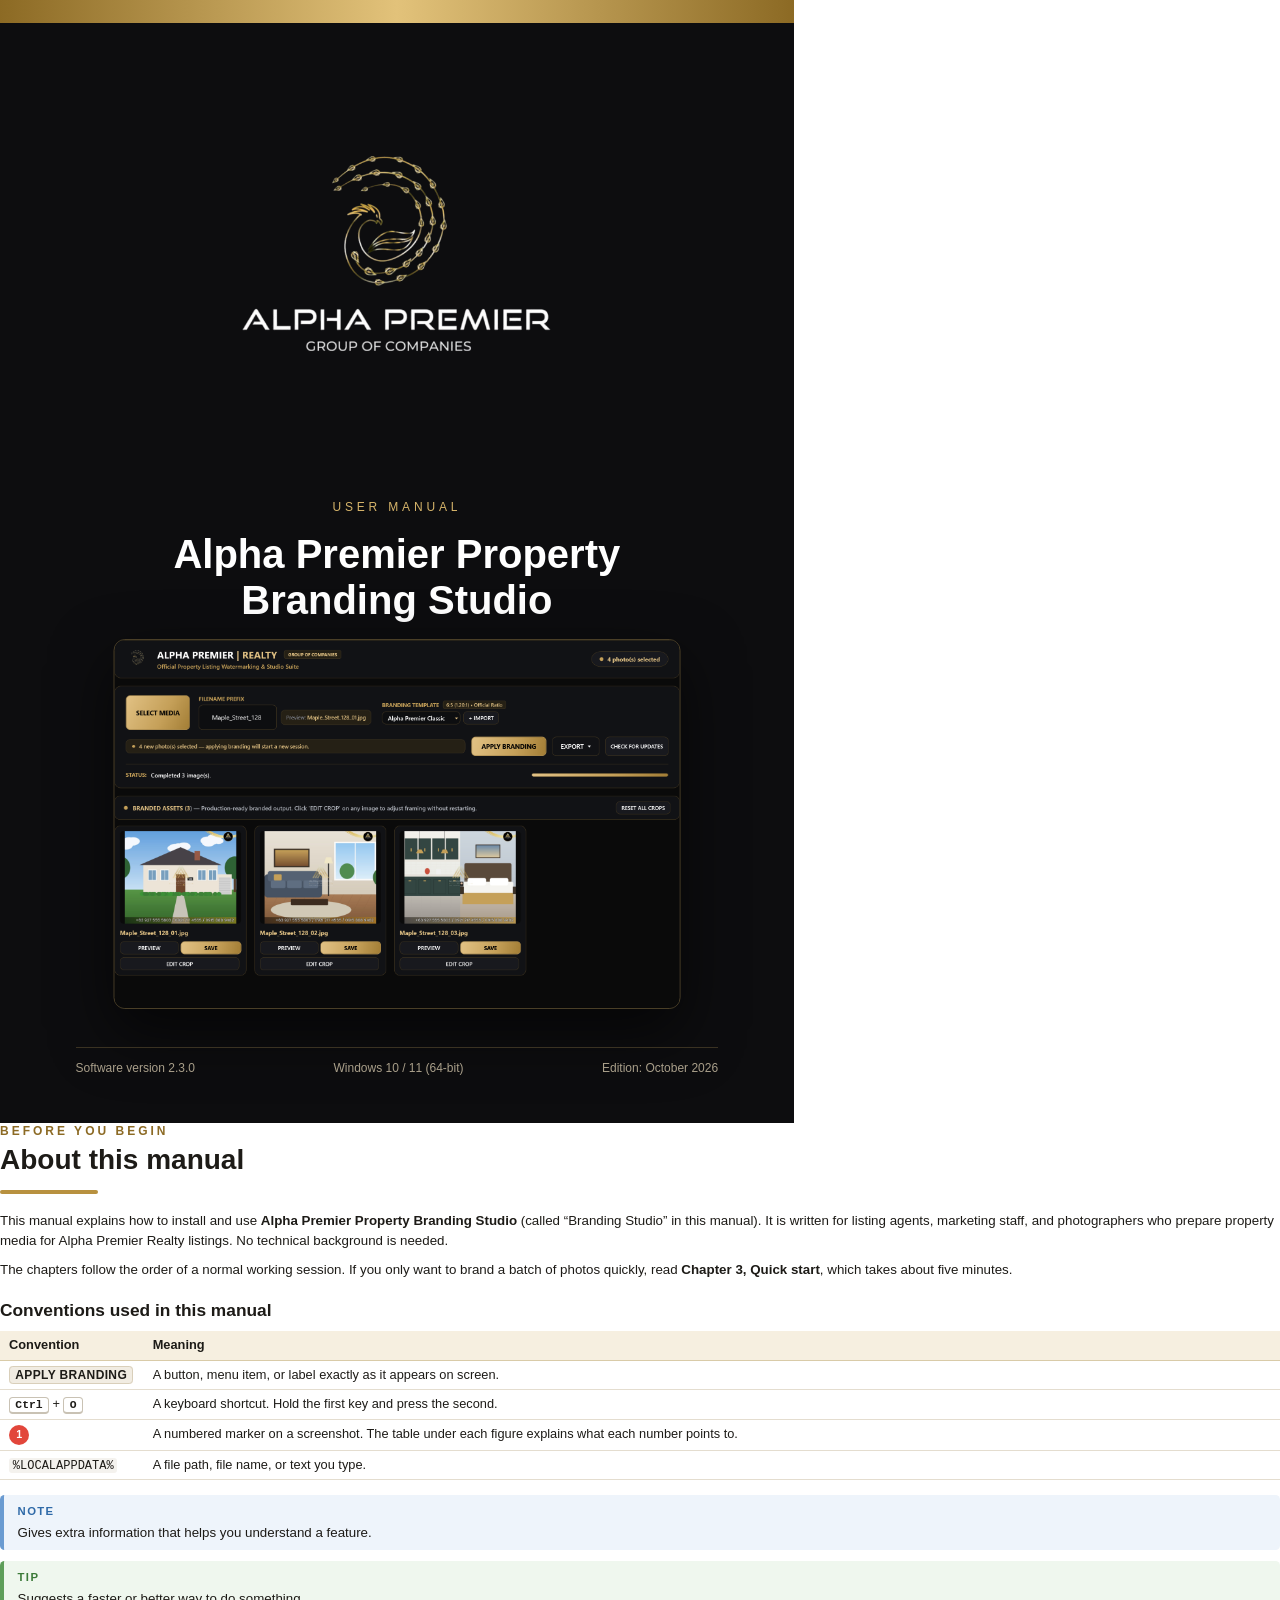
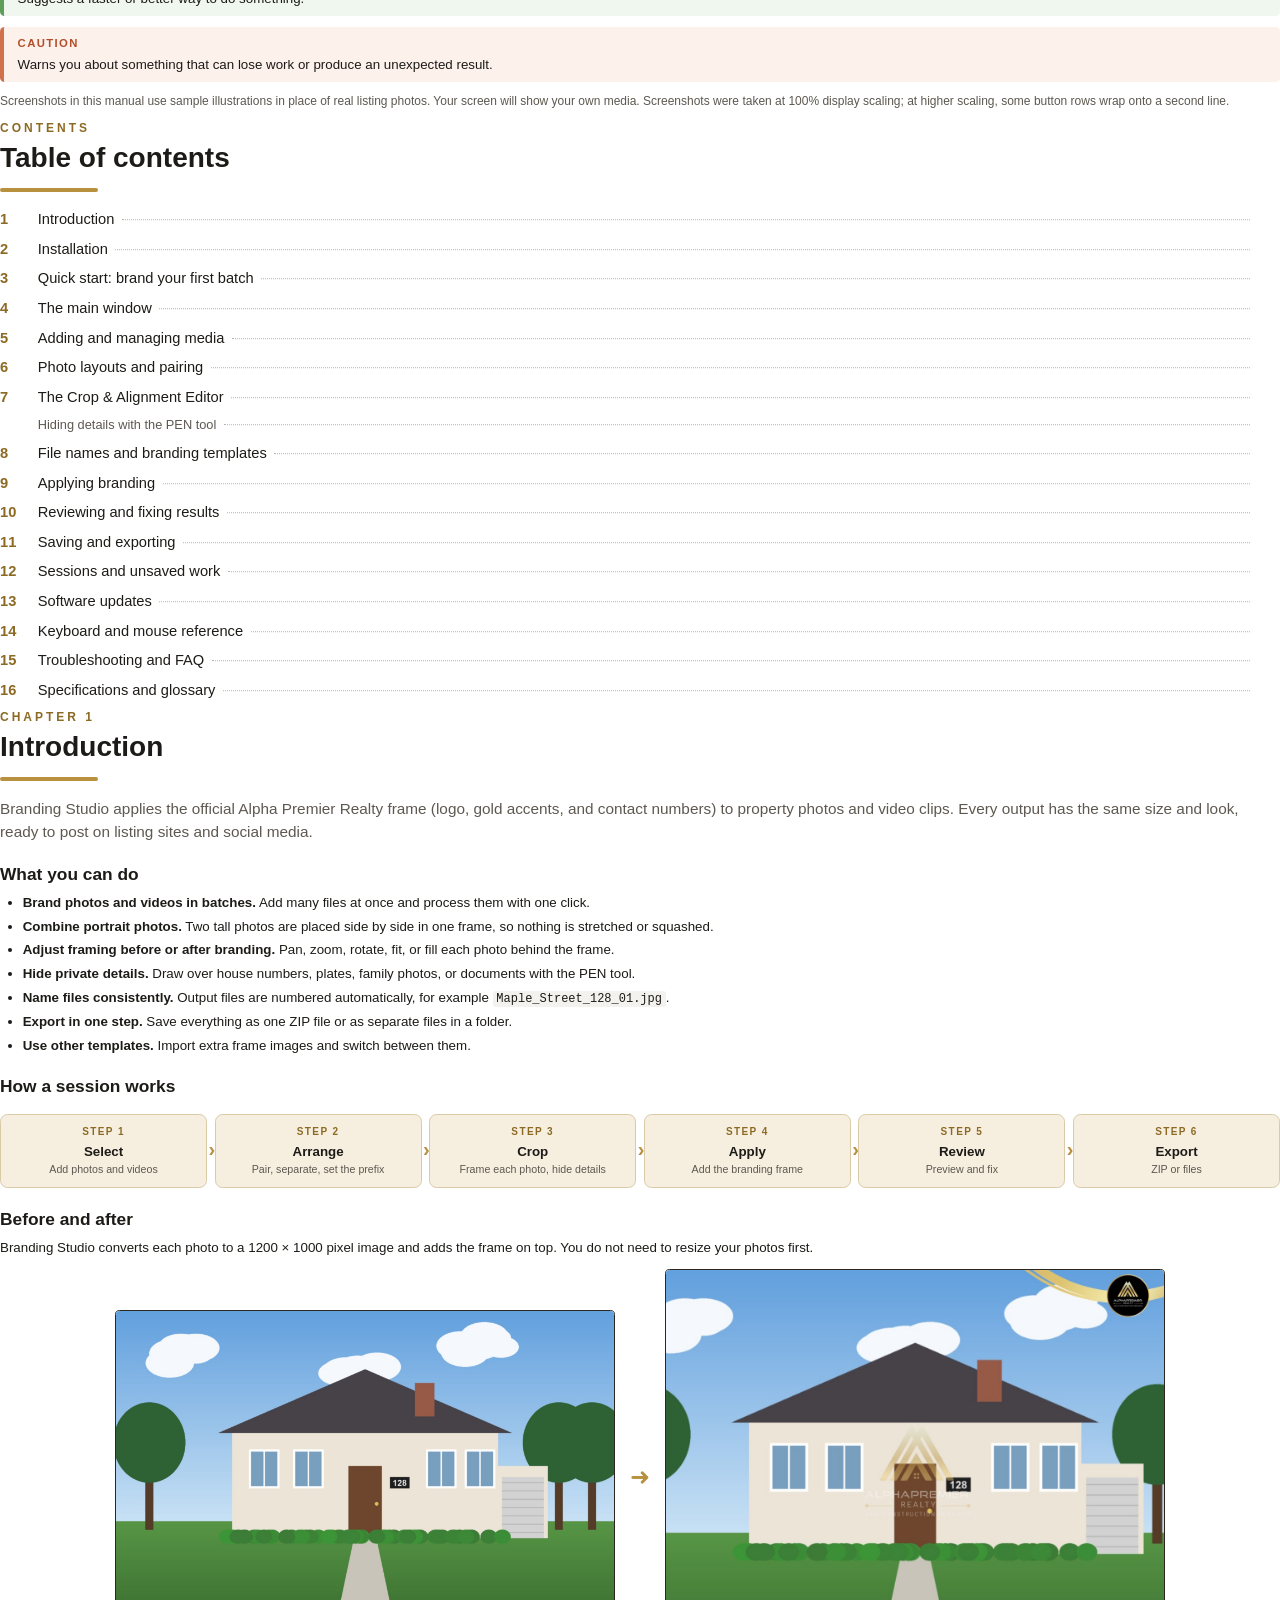
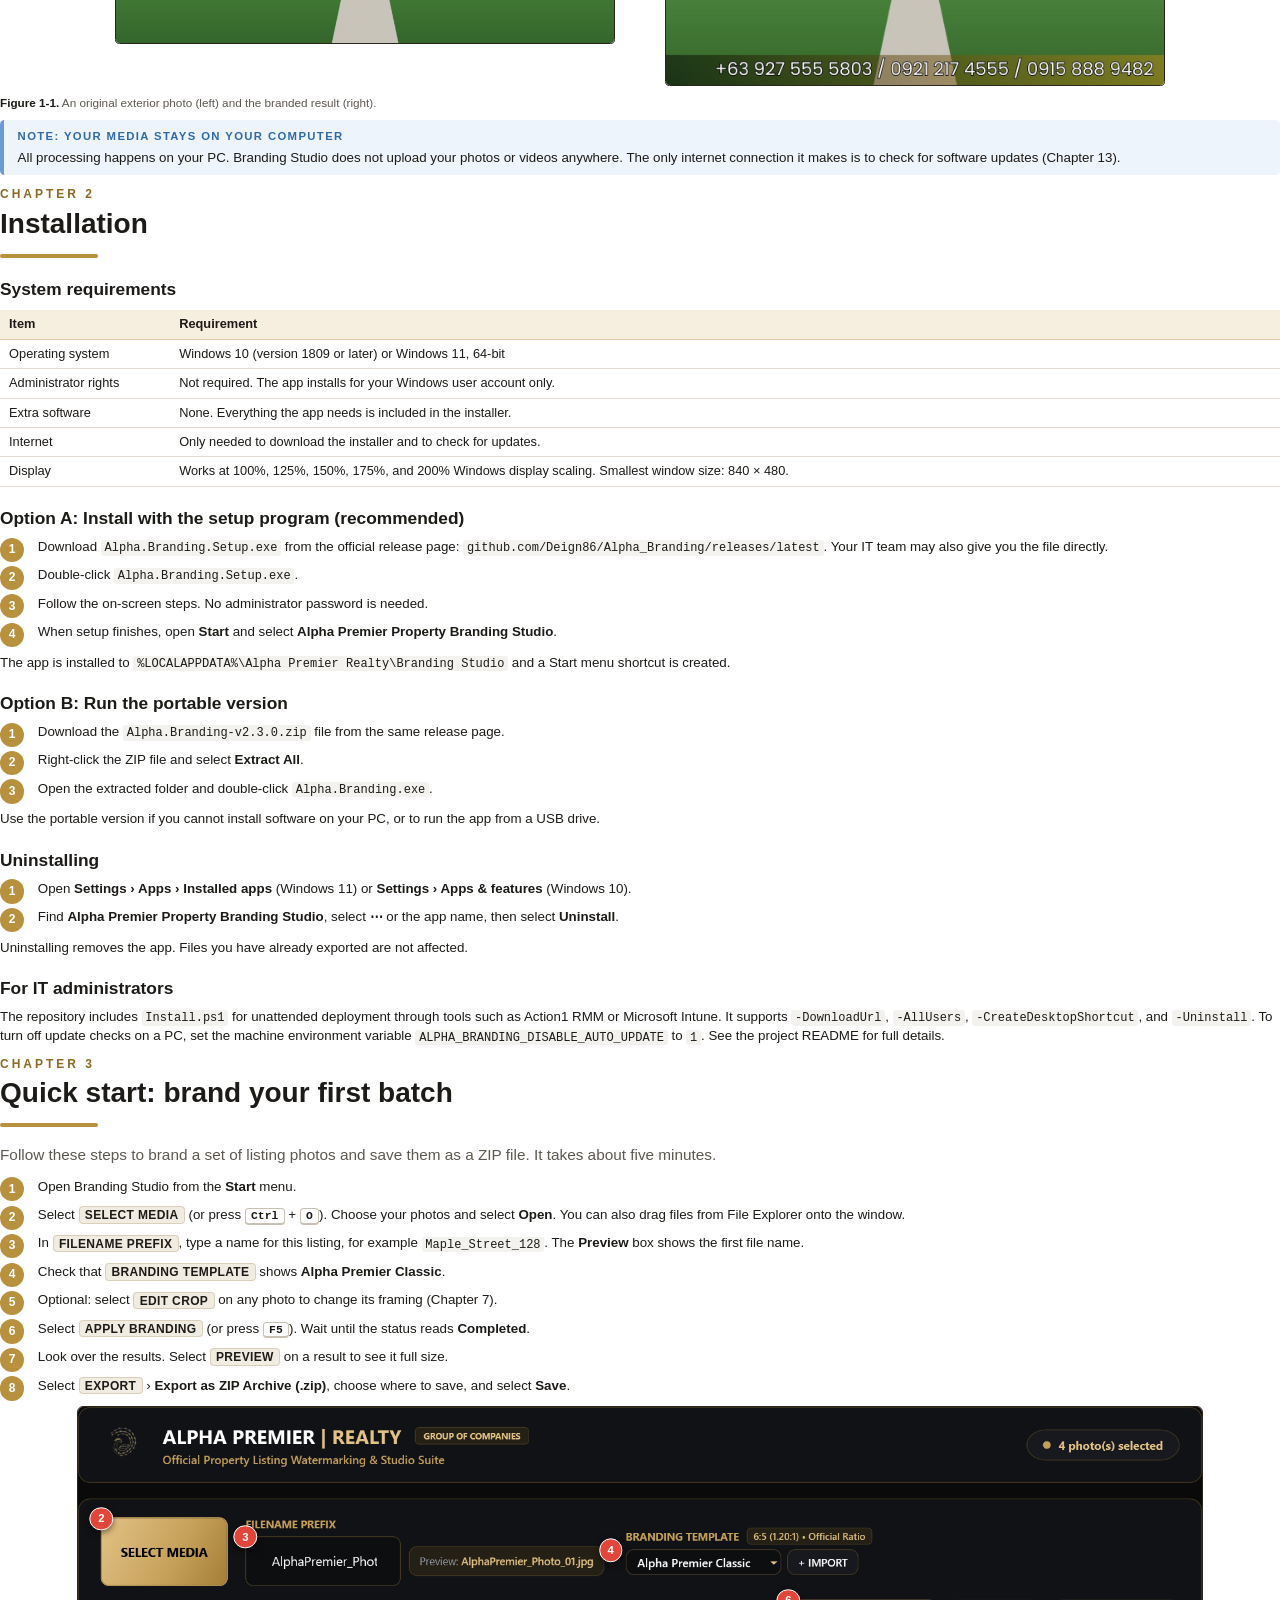
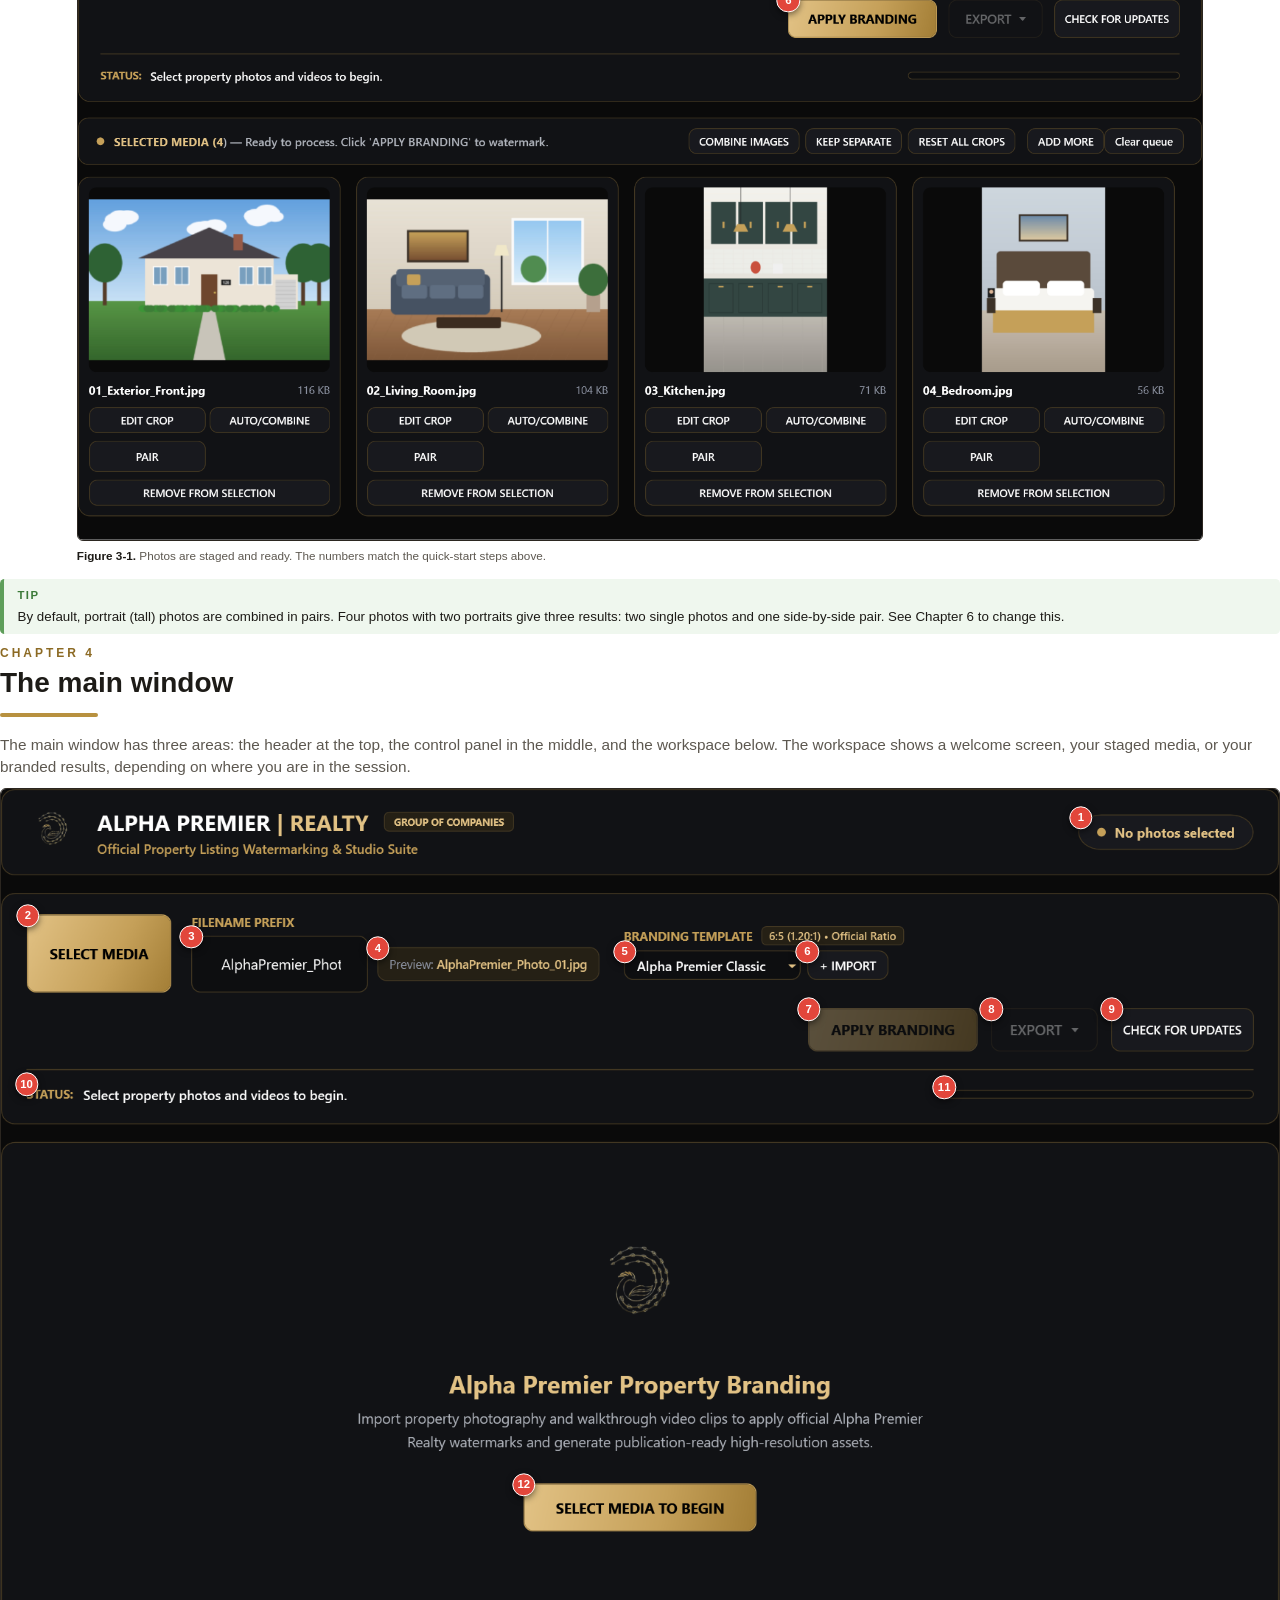
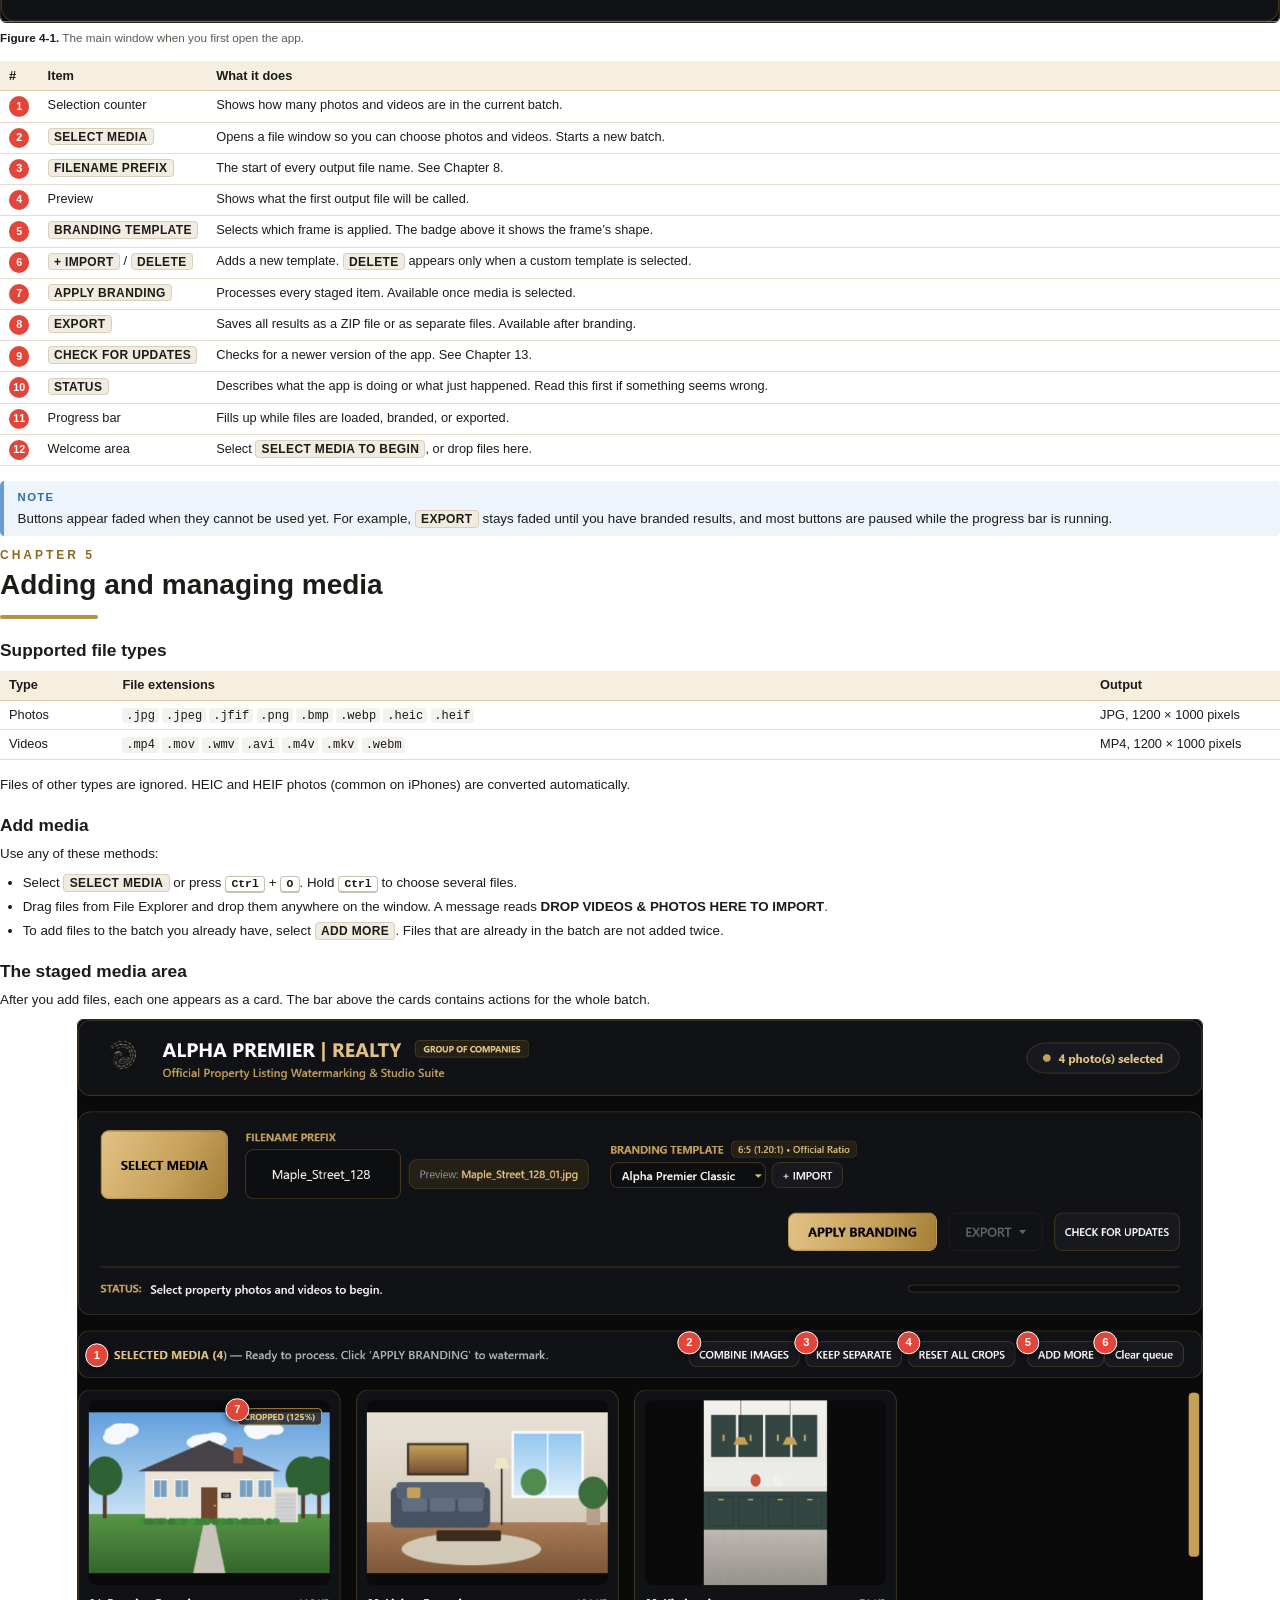
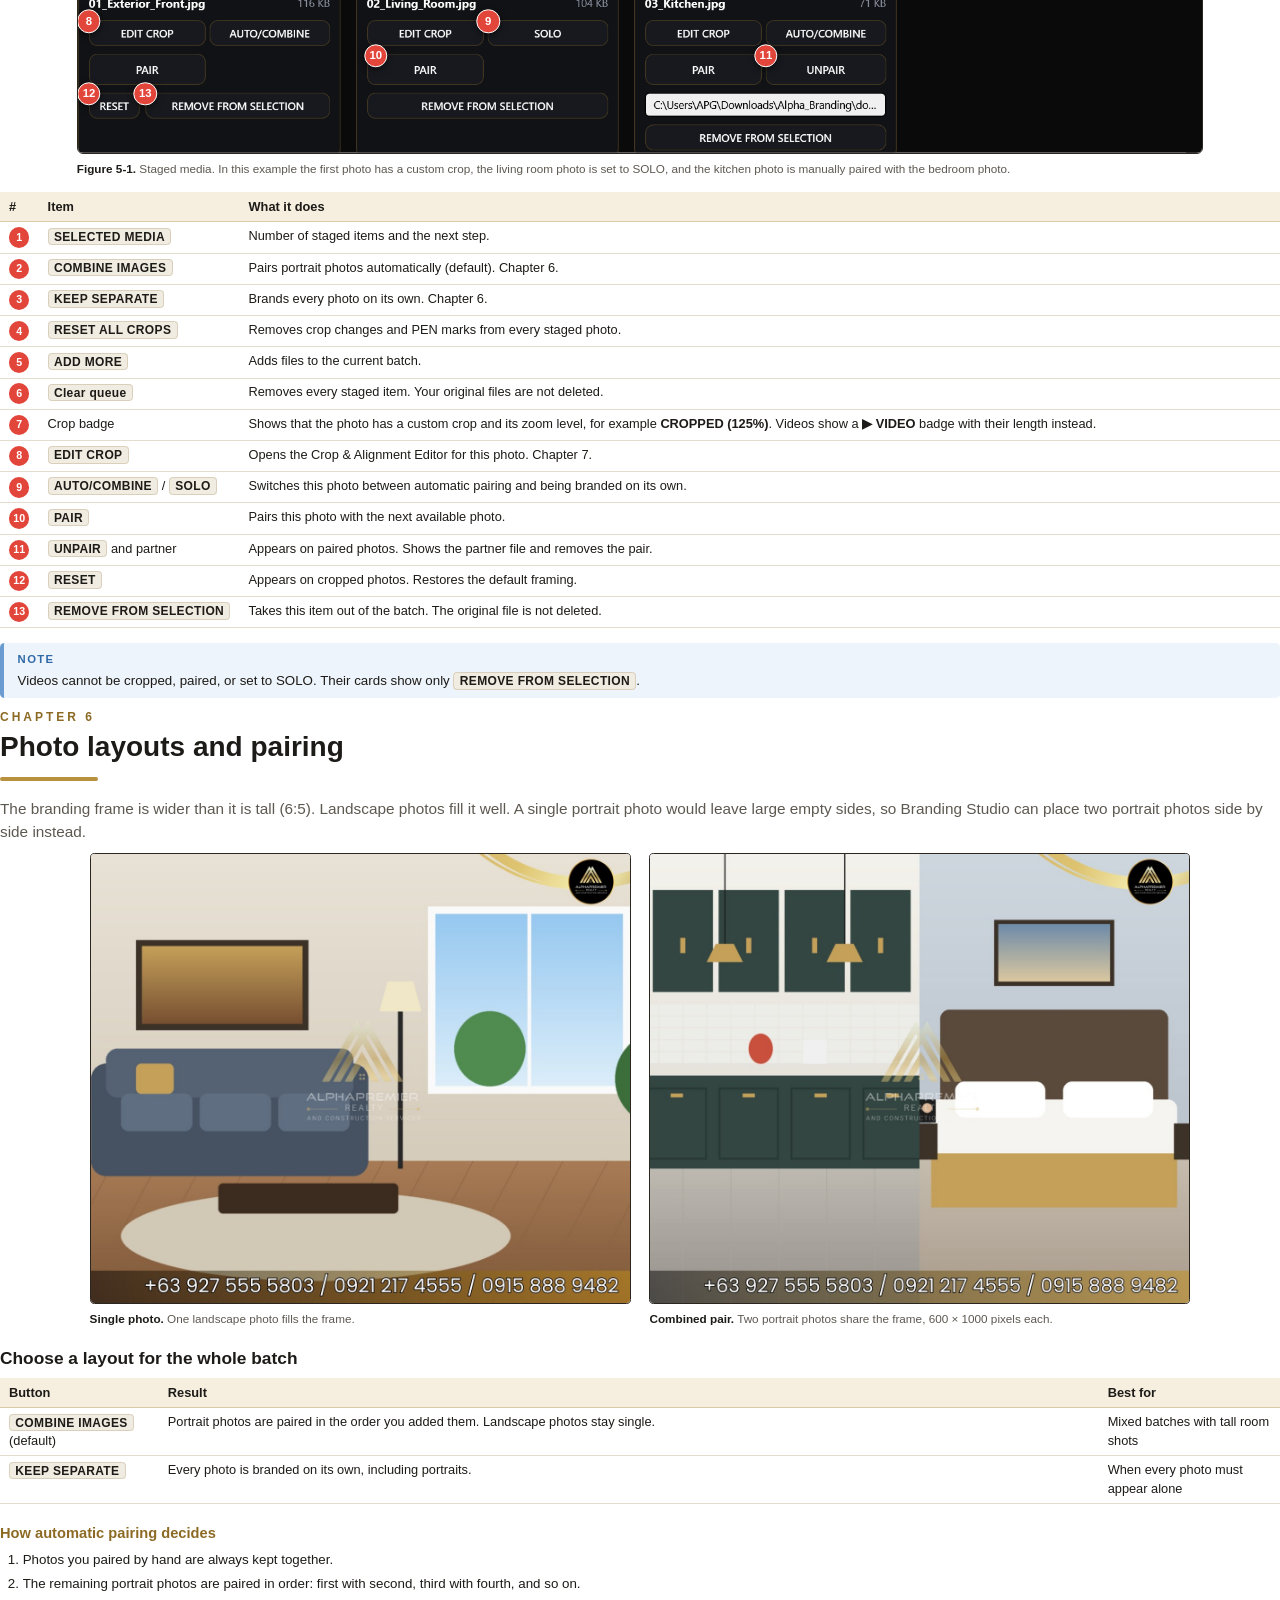
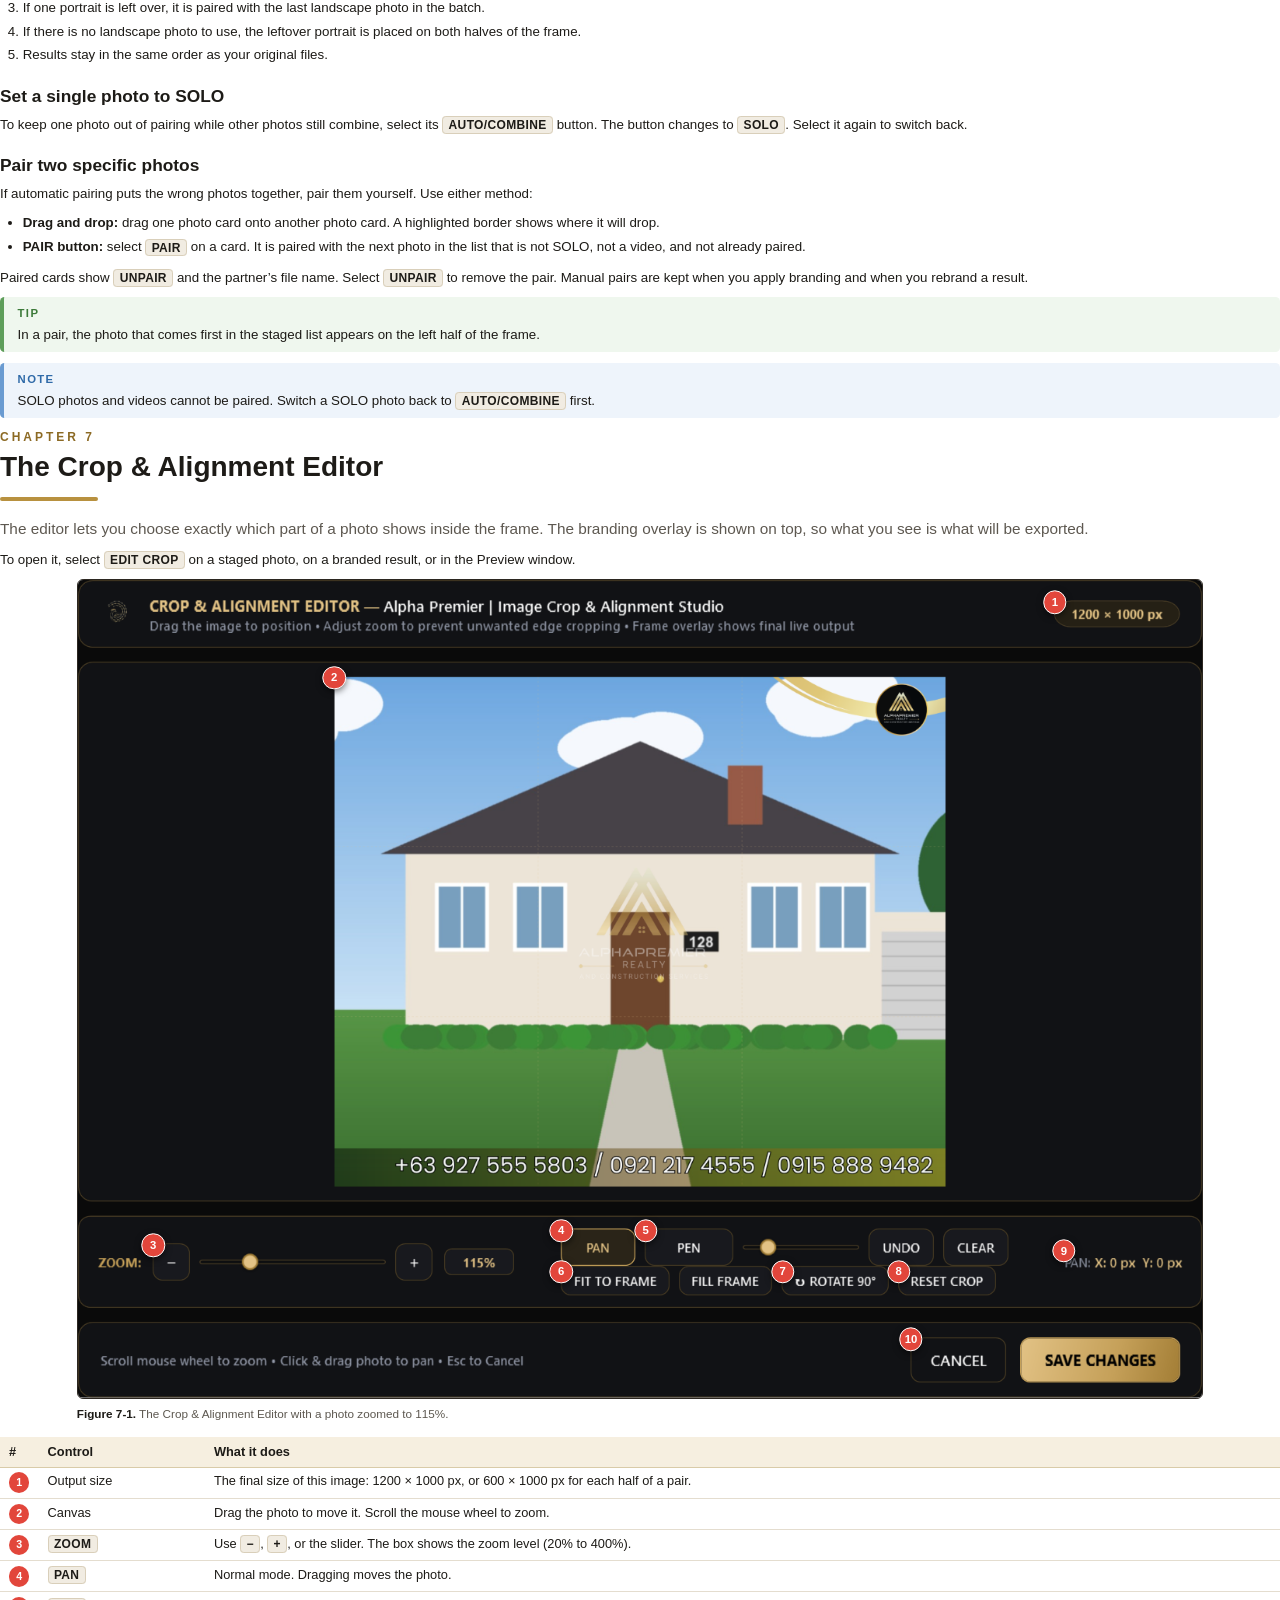
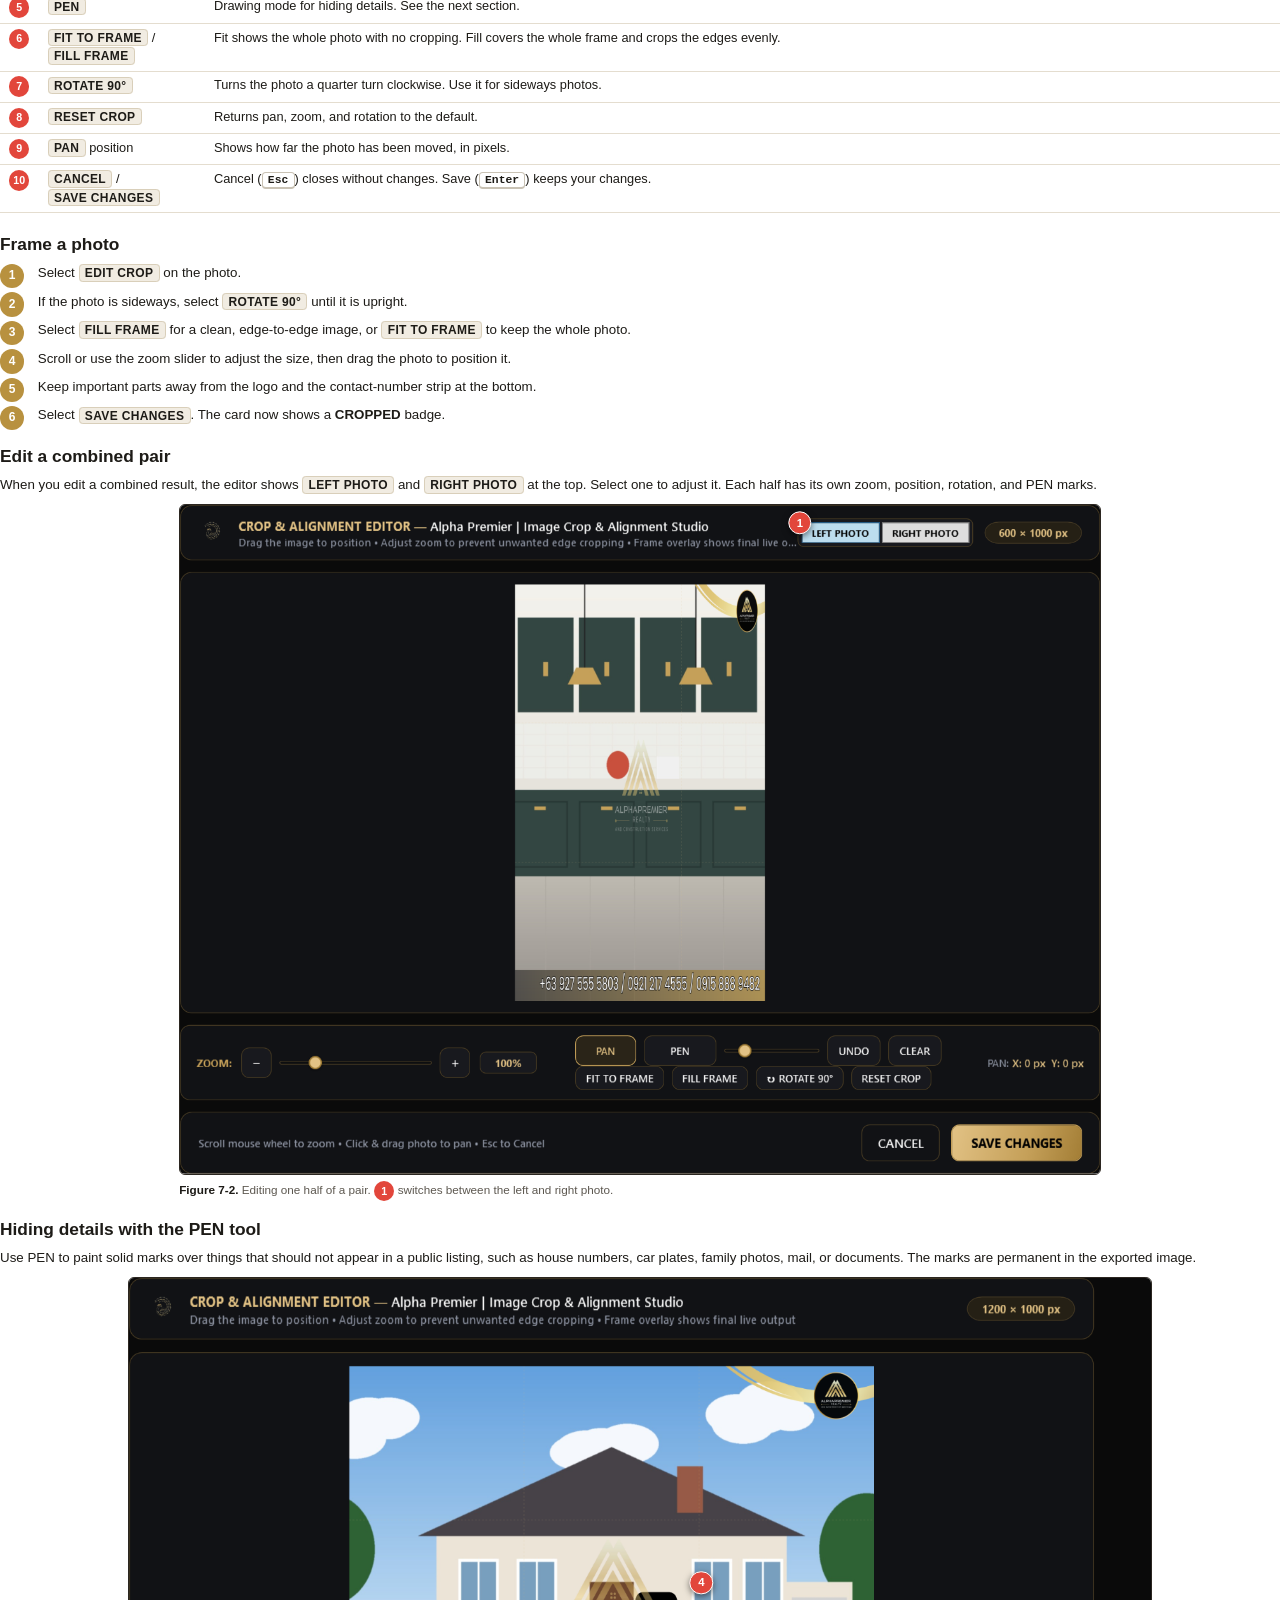
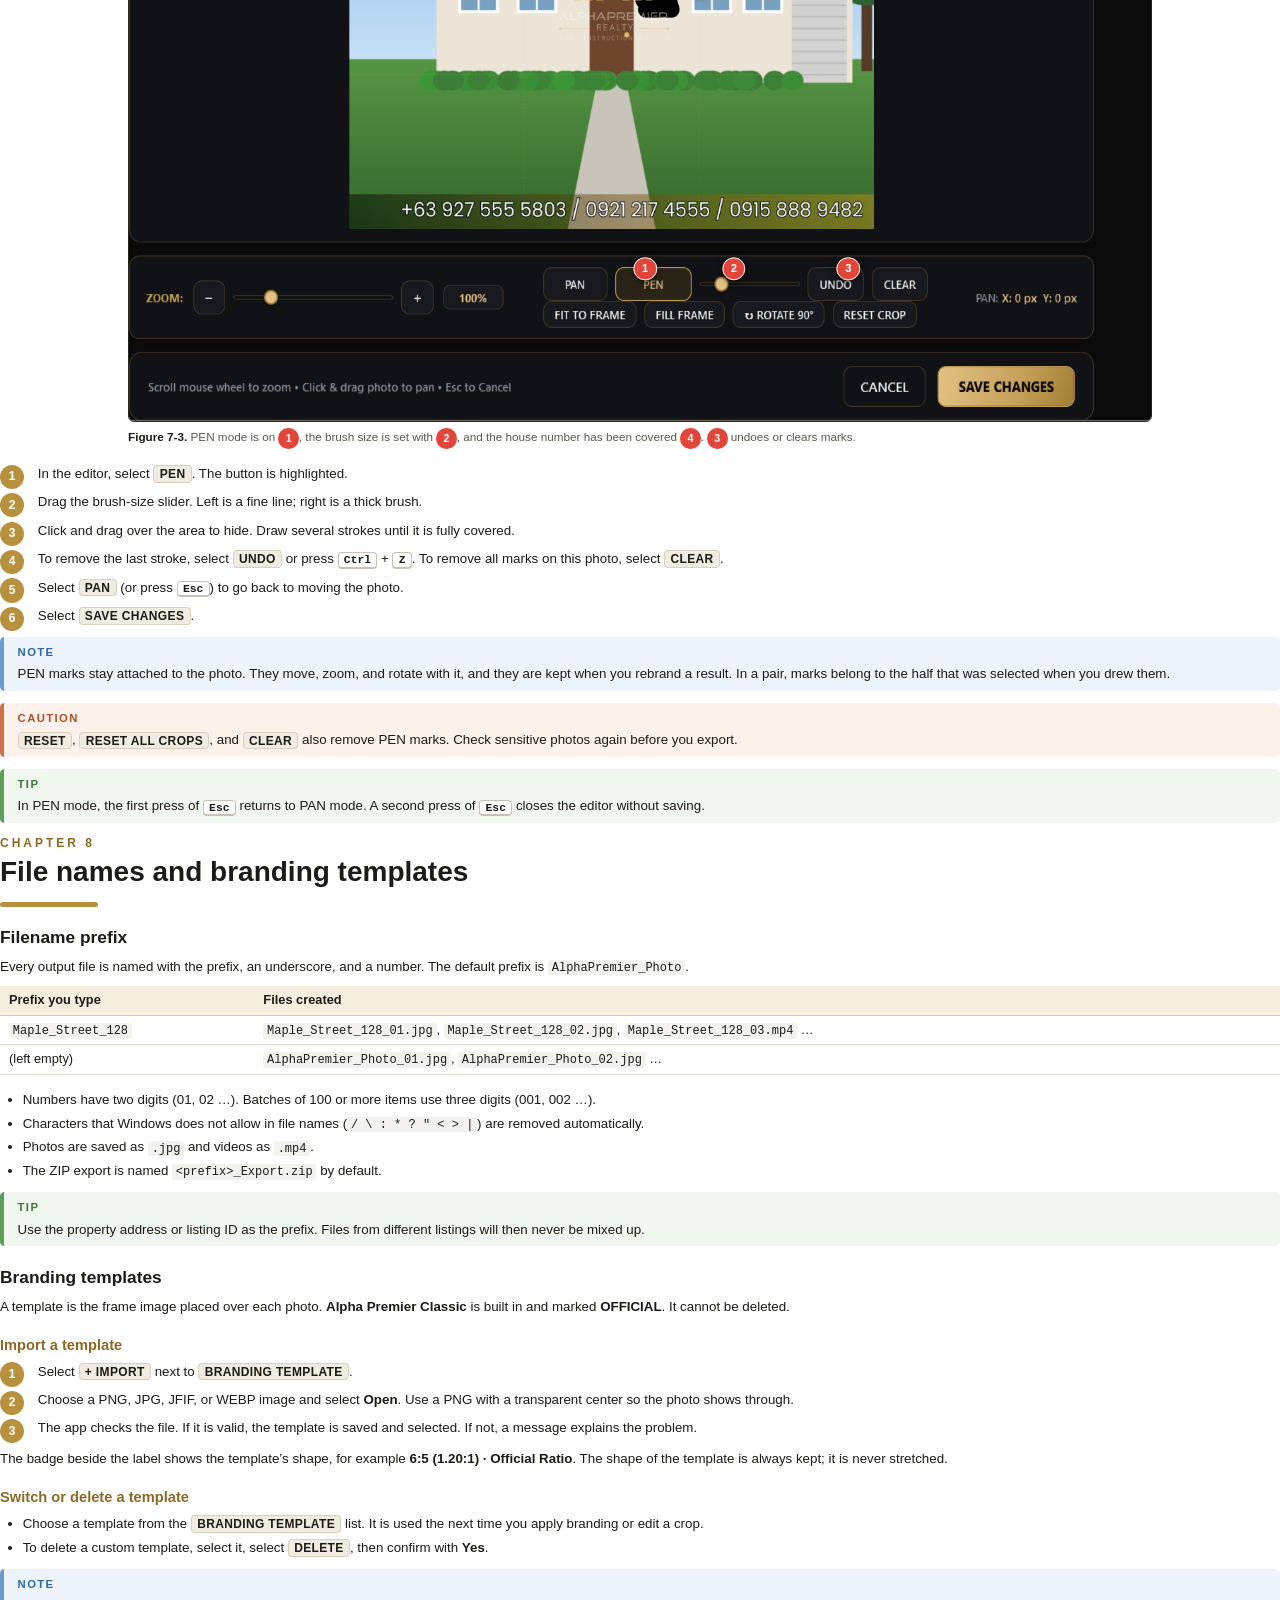
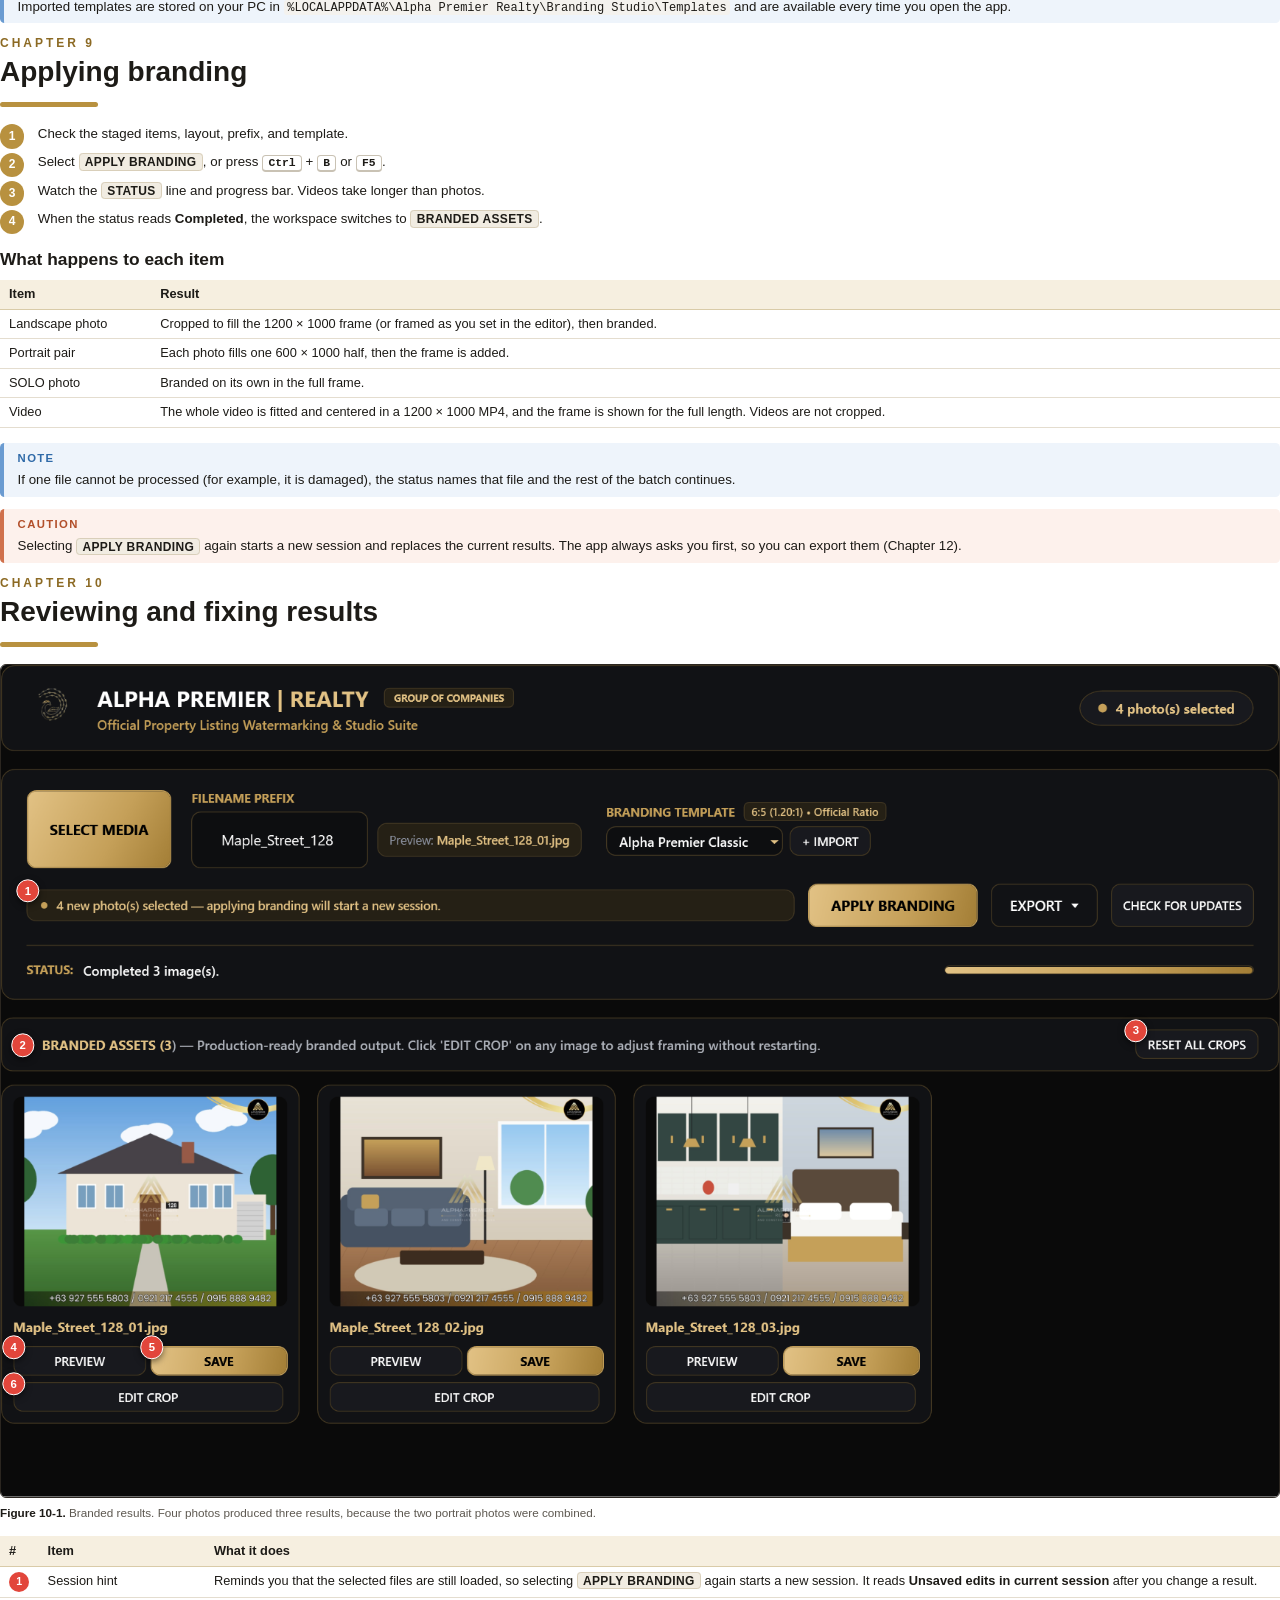
==== docs/manual/user-manual.html @ 2d03f469 "docs: add illustrated PDF user manual Add a 26-page A4 user manual covering installation, the main w" ====
<!doctype html>
<html lang="en">
<head>
<meta charset="utf-8">
<title>Branding Studio User Manual</title>
<style>
  @page {
    size: A4;
    margin: 18mm 16mm 20mm 16mm;
    @bottom-left { content: "Alpha Premier Property Branding Studio · User Manual · v2.3.0"; font: 8pt "Segoe UI", sans-serif; color: #8a8270; }
    @bottom-right { content: "Page " counter(page); font: 8pt "Segoe UI", sans-serif; color: #8a8270; }
  }
  @page cover { margin: 0; @bottom-left { content: none; } @bottom-right { content: none; } }

  :root {
    --gold: #b8913f;
    --gold-dark: #8c6a24;
    --gold-soft: #f6efe0;
    --ink: #1d1b17;
    --muted: #5d5850;
    --line: #e4ddcf;
    --note: #eef4fb;
    --note-line: #6a9bd1;
    --warn: #fdf1ec;
    --warn-line: #d0714c;
    --tip: #eff7ee;
    --tip-line: #5e9e5a;
  }
  * { box-sizing: border-box; }
  html { -webkit-print-color-adjust: exact; print-color-adjust: exact; }
  body { margin: 0; font: 10pt/1.45 "Segoe UI", Arial, sans-serif; color: var(--ink); background: #fff; }

  /* Cover */
  .cover { page: cover; height: 297mm; width: 210mm; background: #0d0d0f; color: #f3ead8; position: relative; overflow: hidden; break-after: page; }
  .cover .band { position: absolute; left: 0; right: 0; top: 0; height: 6mm; background: linear-gradient(90deg, #8c6a24, #e2c27a, #8c6a24); }
  .cover .logo { position: absolute; top: 34mm; left: 50%; transform: translateX(-50%); width: 92mm; }
  .cover .titles { position: absolute; top: 132mm; left: 20mm; right: 20mm; text-align: center; }
  .cover .kicker { letter-spacing: .32em; font-size: 9pt; color: #d6b46a; text-transform: uppercase; }
  .cover h1 { font-size: 30pt; line-height: 1.15; margin: 4mm 0 3mm; color: #fff; font-weight: 600; }
  .cover .sub { font-size: 13pt; color: #cfc5b1; }
  .cover .shot { position: absolute; bottom: 30mm; left: 50%; transform: translateX(-50%); width: 150mm; border: 1px solid #4a3f27; border-radius: 3mm; box-shadow: 0 6mm 16mm rgba(0,0,0,.6); }
  .cover .meta { position: absolute; bottom: 12mm; left: 20mm; right: 20mm; display: flex; justify-content: space-between; font-size: 9pt; color: #a99f8a; border-top: 1px solid #3a3222; padding-top: 3mm; }

  /* Typography */
  h1.chapter { font-size: 21pt; margin: 0 0 2mm; color: var(--ink); font-weight: 600; }
  .chapter-no { font-size: 9pt; letter-spacing: .25em; color: var(--gold-dark); text-transform: uppercase; font-weight: 600; }
  .chapter-rule { height: 1.2mm; width: 26mm; background: var(--gold); margin: 2.5mm 0 4.5mm; border-radius: 1mm; }
  section.chap { break-before: page; }
  h2 { font-size: 13pt; margin: 5mm 0 1.6mm; color: var(--ink); break-after: avoid; }
  h3 { font-size: 11pt; margin: 5mm 0 1.5mm; color: var(--gold-dark); break-after: avoid; }
  p { margin: 0 0 2.6mm; }
  .lead { font-size: 11.5pt; color: var(--muted); }
  ul, ol { margin: 0 0 3mm; padding-left: 6mm; }
  li { margin: 0 0 1.2mm; }
  .ui { font-weight: 700; font-size: 9pt; letter-spacing: .03em; background: #f1ece2; border: 1px solid #d9cfba; border-radius: 1mm; padding: .2mm 1.4mm; white-space: nowrap; }
  kbd { font: 600 8.5pt "Consolas", monospace; background: #fff; border: 1px solid #c9c2b4; border-bottom-width: 2px; border-radius: 1mm; padding: .2mm 1.4mm; white-space: nowrap; }
  code { font: 9pt "Consolas", monospace; background: #f4f2ee; padding: .2mm 1mm; border-radius: .8mm; }

  /* Steps */
  ol.steps { list-style: none; counter-reset: step; padding-left: 0; }
  ol.steps > li { counter-increment: step; position: relative; padding-left: 10mm; margin-bottom: 2.4mm; }
  ol.steps > li::before { content: counter(step); position: absolute; left: 0; top: .2mm; width: 6.4mm; height: 6.4mm; border-radius: 50%; background: var(--gold); color: #fff; font-weight: 700; font-size: 9pt; display: flex; align-items: center; justify-content: center; }

  /* Callout boxes */
  .box { border-left: 1.2mm solid; border-radius: 1.2mm; padding: 2mm 3.6mm; margin: 2.4mm 0 3mm; break-inside: avoid; }
  .box b.t { display: block; font-size: 8.5pt; letter-spacing: .12em; text-transform: uppercase; margin-bottom: 1mm; }
  .note { background: var(--note); border-color: var(--note-line); } .note b.t { color: #2f6aa8; }
  .tip { background: var(--tip); border-color: var(--tip-line); } .tip b.t { color: #3c7a39; }
  .warn { background: var(--warn); border-color: var(--warn-line); } .warn b.t { color: #b24f2a; }
  .box p:last-child, .box ul:last-child { margin-bottom: 0; }

  /* Figures with numbered pins */
  figure { margin: 2.5mm auto 4mm; break-inside: avoid; }
  .w88 { width: 88%; } .w80 { width: 80%; }
  .shotwrap { position: relative; display: block; border: 1px solid #2b2620; border-radius: 1.6mm; overflow: hidden; }
  .shotwrap img { display: block; width: 100%; }
  .pin { position: absolute; transform: translate(-50%, -50%); width: 6.2mm; height: 6.2mm; border-radius: 50%; background: #e2463b; color: #fff; font-weight: 700; font-size: 8.5pt; display: flex; align-items: center; justify-content: center; border: .5mm solid #fff; box-shadow: 0 .6mm 1.6mm rgba(0,0,0,.5); }
  figcaption { font-size: 8.8pt; color: var(--muted); margin-top: 1.6mm; }
  figcaption b { color: var(--ink); }
  .narrow { width: 72%; margin-left: auto; margin-right: auto; }
  .half { width: 55%; margin-left: auto; margin-right: auto; }

  /* Legend + tables */
  table { width: 100%; border-collapse: collapse; margin: 2mm 0 4mm; font-size: 9.6pt; break-inside: auto; }
  th { text-align: left; background: var(--gold-soft); color: var(--ink); font-weight: 600; padding: 1.4mm 2.4mm; border-bottom: 1px solid #d9cba8; }
  td { padding: 1.3mm 2.4mm; border-bottom: 1px solid var(--line); vertical-align: top; }
  tr { break-inside: avoid; }
  table.legend td:first-child { width: 9mm; }
  .num { display: inline-flex; width: 5.4mm; height: 5.4mm; border-radius: 50%; background: #e2463b; color: #fff; font-weight: 700; font-size: 8pt; align-items: center; justify-content: center; }

  /* Two-column comparisons */
  .cols { width: 86%; margin: 2mm auto 3mm; display: grid; grid-template-columns: 1fr 1fr; gap: 5mm; break-inside: avoid; }
  .cols figure { margin: 0; }
  .cols img { width: 100%; display: block; border-radius: 1.2mm; border: 1px solid #2b2620; }
  .arrow-row { width: 82%; margin-left: auto !important; margin-right: auto !important; display: grid; grid-template-columns: 1fr 9mm 1fr; align-items: center; gap: 2mm; margin: 3mm 0 4mm; break-inside: avoid; }
  .arrow-row img { width: 100%; display: block; border-radius: 1.2mm; border: 1px solid #2b2620; }
  .arrow-row .arr { text-align: center; font-size: 18pt; color: var(--gold); }

  /* TOC */
  .toc { list-style: none; padding: 0; margin: 0; }
  .toc li { display: flex; align-items: baseline; margin: 0 0 2.2mm; font-size: 11pt; }
  .toc li .n { width: 10mm; color: var(--gold-dark); font-weight: 700; }
  .toc li .dots { flex: 1; border-bottom: 1px dotted #bdb4a2; margin: 0 2mm; transform: translateY(-1mm); }
  .toc li .pg { font-weight: 600; min-width: 6mm; text-align: right; }
  .toc li.sub { font-size: 9.6pt; margin-left: 10mm; color: var(--muted); }

  /* Workflow strip */
  .flow { display: flex; gap: 2mm; margin: 4mm 0 5mm; break-inside: avoid; }
  .flow .stage { flex: 1; border: 1px solid #d9cba8; background: var(--gold-soft); border-radius: 2mm; padding: 2.6mm 2.4mm; text-align: center; position: relative; }
  .flow .stage .k { display: block; font-size: 7.5pt; letter-spacing: .14em; color: var(--gold-dark); font-weight: 700; }
  .flow .stage b { display: block; font-size: 10pt; margin: .6mm 0; }
  .flow .stage span.d { font-size: 8pt; color: var(--muted); line-height: 1.3; display: block; }
  .flow .stage:not(:last-child)::after { content: "›"; position: absolute; right: -2.4mm; top: 50%; transform: translateY(-55%); font-size: 15pt; color: var(--gold); font-weight: 700; }

  .keep { break-inside: avoid; }
</style>
</head>
<body>

<!-- ============ COVER ============ -->
<div class="cover">
  <div class="band"></div>
  <img class="logo" src="../../src/Alpha.Branding/Assets/logo w name.png" alt="Alpha Premier Group of Companies logo">
  <div class="titles">
    <div class="kicker">User Manual</div>
    <h1>Alpha Premier Property<br>Branding Studio</h1>
    <div class="sub">Watermark, crop, and export listing photos and videos for Windows</div>
  </div>
  <img class="shot" src="images/04_main_results.png" alt="Branding Studio main window with branded results">
  <div class="meta"><span>Software version 2.3.0</span><span>Windows 10 / 11 (64-bit)</span><span>Edition: October 2026</span></div>
</div>

<!-- ============ ABOUT / TOC ============ -->
<section>
  <div class="chapter-no">Before you begin</div>
  <h1 class="chapter">About this manual</h1>
  <div class="chapter-rule"></div>
  <p>This manual explains how to install and use <b>Alpha Premier Property Branding Studio</b> (called “Branding Studio” in this manual). It is written for listing agents, marketing staff, and photographers who prepare property media for Alpha Premier Realty listings. No technical background is needed.</p>
  <p>The chapters follow the order of a normal working session. If you only want to brand a batch of photos quickly, read <b>Chapter 3, Quick start</b>, which takes about five minutes.</p>

  <h2>Conventions used in this manual</h2>
  <table>
    <tr><th style="width:38mm">Convention</th><th>Meaning</th></tr>
    <tr><td><span class="ui">APPLY BRANDING</span></td><td>A button, menu item, or label exactly as it appears on screen.</td></tr>
    <tr><td><kbd>Ctrl</kbd> + <kbd>O</kbd></td><td>A keyboard shortcut. Hold the first key and press the second.</td></tr>
    <tr><td><span class="num">1</span></td><td>A numbered marker on a screenshot. The table under each figure explains what each number points to.</td></tr>
    <tr><td><code>%LOCALAPPDATA%</code></td><td>A file path, file name, or text you type.</td></tr>
  </table>
  <div class="box note"><b class="t">Note</b><p>Gives extra information that helps you understand a feature.</p></div>
  <div class="box tip"><b class="t">Tip</b><p>Suggests a faster or better way to do something.</p></div>
  <div class="box warn"><b class="t">Caution</b><p>Warns you about something that can lose work or produce an unexpected result.</p></div>
  <p style="font-size:9pt;color:var(--muted)">Screenshots in this manual use sample illustrations in place of real listing photos. Your screen will show your own media. Screenshots were taken at 100% display scaling; at higher scaling, some button rows wrap onto a second line.</p>
</section>

<section class="chap">
  <div class="chapter-no">Contents</div>
  <h1 class="chapter">Table of contents</h1>
  <div class="chapter-rule"></div>
  <ul class="toc">
    <li><span class="n">1</span>Introduction<span class="dots"></span><span class="pg" data-toc="ch1"></span></li>
    <li><span class="n">2</span>Installation<span class="dots"></span><span class="pg" data-toc="ch2"></span></li>
    <li><span class="n">3</span>Quick start: brand your first batch<span class="dots"></span><span class="pg" data-toc="ch3"></span></li>
    <li><span class="n">4</span>The main window<span class="dots"></span><span class="pg" data-toc="ch4"></span></li>
    <li><span class="n">5</span>Adding and managing media<span class="dots"></span><span class="pg" data-toc="ch5"></span></li>
    <li><span class="n">6</span>Photo layouts and pairing<span class="dots"></span><span class="pg" data-toc="ch6"></span></li>
    <li><span class="n">7</span>The Crop &amp; Alignment Editor<span class="dots"></span><span class="pg" data-toc="ch7"></span></li>
    <li class="sub">Hiding details with the PEN tool<span class="dots"></span><span class="pg" data-toc="ch7pen"></span></li>
    <li><span class="n">8</span>File names and branding templates<span class="dots"></span><span class="pg" data-toc="ch8"></span></li>
    <li><span class="n">9</span>Applying branding<span class="dots"></span><span class="pg" data-toc="ch9"></span></li>
    <li><span class="n">10</span>Reviewing and fixing results<span class="dots"></span><span class="pg" data-toc="ch10"></span></li>
    <li><span class="n">11</span>Saving and exporting<span class="dots"></span><span class="pg" data-toc="ch11"></span></li>
    <li><span class="n">12</span>Sessions and unsaved work<span class="dots"></span><span class="pg" data-toc="ch12"></span></li>
    <li><span class="n">13</span>Software updates<span class="dots"></span><span class="pg" data-toc="ch13"></span></li>
    <li><span class="n">14</span>Keyboard and mouse reference<span class="dots"></span><span class="pg" data-toc="ch14"></span></li>
    <li><span class="n">15</span>Troubleshooting and FAQ<span class="dots"></span><span class="pg" data-toc="ch15"></span></li>
    <li><span class="n">16</span>Specifications and glossary<span class="dots"></span><span class="pg" data-toc="ch16"></span></li>
  </ul>
</section>

<!-- ============ 1 INTRODUCTION ============ -->
<section class="chap" id="ch1">
  <div class="chapter-no">Chapter 1</div>
  <h1 class="chapter">Introduction</h1>
  <div class="chapter-rule"></div>
  <p class="lead">Branding Studio applies the official Alpha Premier Realty frame (logo, gold accents, and contact numbers) to property photos and video clips. Every output has the same size and look, ready to post on listing sites and social media.</p>

  <h2>What you can do</h2>
  <ul>
    <li><b>Brand photos and videos in batches.</b> Add many files at once and process them with one click.</li>
    <li><b>Combine portrait photos.</b> Two tall photos are placed side by side in one frame, so nothing is stretched or squashed.</li>
    <li><b>Adjust framing before or after branding.</b> Pan, zoom, rotate, fit, or fill each photo behind the frame.</li>
    <li><b>Hide private details.</b> Draw over house numbers, plates, family photos, or documents with the PEN tool.</li>
    <li><b>Name files consistently.</b> Output files are numbered automatically, for example <code>Maple_Street_128_01.jpg</code>.</li>
    <li><b>Export in one step.</b> Save everything as one ZIP file or as separate files in a folder.</li>
    <li><b>Use other templates.</b> Import extra frame images and switch between them.</li>
  </ul>

  <h2>How a session works</h2>
  <div class="flow">
    <div class="stage"><span class="k">STEP 1</span><b>Select</b><span class="d">Add photos and videos</span></div>
    <div class="stage"><span class="k">STEP 2</span><b>Arrange</b><span class="d">Pair, separate, set the prefix</span></div>
    <div class="stage"><span class="k">STEP 3</span><b>Crop</b><span class="d">Frame each photo, hide details</span></div>
    <div class="stage"><span class="k">STEP 4</span><b>Apply</b><span class="d">Add the branding frame</span></div>
    <div class="stage"><span class="k">STEP 5</span><b>Review</b><span class="d">Preview and fix</span></div>
    <div class="stage"><span class="k">STEP 6</span><b>Export</b><span class="d">ZIP or files</span></div>
  </div>

  <h2>Before and after</h2>
  <p>Branding Studio converts each photo to a 1200 × 1000 pixel image and adds the frame on top. You do not need to resize your photos first.</p>
  <div class="arrow-row">
    <img src="sample-photos/01_Exterior_Front.jpg" alt="Original photo">
    <div class="arr">➜</div>
    <img src="images/output_01.jpg" alt="Branded photo">
  </div>
  <p style="font-size:8.8pt;color:var(--muted);margin-top:-2mm"><b style="color:var(--ink)">Figure 1-1.</b> An original exterior photo (left) and the branded result (right).</p>

  <div class="box note"><b class="t">Note: Your media stays on your computer</b><p>All processing happens on your PC. Branding Studio does not upload your photos or videos anywhere. The only internet connection it makes is to check for software updates (Chapter 13).</p></div>
</section>

<!-- ============ 2 INSTALLATION ============ -->
<section class="chap" id="ch2">
  <div class="chapter-no">Chapter 2</div>
  <h1 class="chapter">Installation</h1>
  <div class="chapter-rule"></div>

  <h2>System requirements</h2>
  <table>
    <tr><th style="width:45mm">Item</th><th>Requirement</th></tr>
    <tr><td>Operating system</td><td>Windows 10 (version 1809 or later) or Windows 11, 64-bit</td></tr>
    <tr><td>Administrator rights</td><td>Not required. The app installs for your Windows user account only.</td></tr>
    <tr><td>Extra software</td><td>None. Everything the app needs is included in the installer.</td></tr>
    <tr><td>Internet</td><td>Only needed to download the installer and to check for updates.</td></tr>
    <tr><td>Display</td><td>Works at 100%, 125%, 150%, 175%, and 200% Windows display scaling. Smallest window size: 840 × 480.</td></tr>
  </table>

  <h2>Option A: Install with the setup program (recommended)</h2>
  <ol class="steps">
    <li>Download <code>Alpha.Branding.Setup.exe</code> from the official release page: <code>github.com/Deign86/Alpha_Branding/releases/latest</code>. Your IT team may also give you the file directly.</li>
    <li>Double-click <code>Alpha.Branding.Setup.exe</code>.</li>
    <li>Follow the on-screen steps. No administrator password is needed.</li>
    <li>When setup finishes, open <b>Start</b> and select <b>Alpha Premier Property Branding Studio</b>.</li>
  </ol>
  <p>The app is installed to <code>%LOCALAPPDATA%\Alpha Premier Realty\Branding Studio</code> and a Start menu shortcut is created.</p>

  <h2>Option B: Run the portable version</h2>
  <ol class="steps">
    <li>Download the <code>Alpha.Branding-v2.3.0.zip</code> file from the same release page.</li>
    <li>Right-click the ZIP file and select <b>Extract All</b>.</li>
    <li>Open the extracted folder and double-click <code>Alpha.Branding.exe</code>.</li>
  </ol>
  <p>Use the portable version if you cannot install software on your PC, or to run the app from a USB drive.</p>

  <h2>Uninstalling</h2>
  <ol class="steps">
    <li>Open <b>Settings › Apps › Installed apps</b> (Windows 11) or <b>Settings › Apps &amp; features</b> (Windows 10).</li>
    <li>Find <b>Alpha Premier Property Branding Studio</b>, select <b>⋯</b> or the app name, then select <b>Uninstall</b>.</li>
  </ol>
  <p>Uninstalling removes the app. Files you have already exported are not affected.</p>

  <h2>For IT administrators</h2>
  <p>The repository includes <code>Install.ps1</code> for unattended deployment through tools such as Action1 RMM or Microsoft Intune. It supports <code>-DownloadUrl</code>, <code>-AllUsers</code>, <code>-CreateDesktopShortcut</code>, and <code>-Uninstall</code>. To turn off update checks on a PC, set the machine environment variable <code>ALPHA_BRANDING_DISABLE_AUTO_UPDATE</code> to <code>1</code>. See the project README for full details.</p>
</section>

<!-- ============ 3 QUICK START ============ -->
<section class="chap" id="ch3">
  <div class="chapter-no">Chapter 3</div>
  <h1 class="chapter">Quick start: brand your first batch</h1>
  <div class="chapter-rule"></div>
  <p class="lead">Follow these steps to brand a set of listing photos and save them as a ZIP file. It takes about five minutes.</p>
  <ol class="steps">
    <li>Open Branding Studio from the <b>Start</b> menu.</li>
    <li>Select <span class="ui">SELECT MEDIA</span> (or press <kbd>Ctrl</kbd> + <kbd>O</kbd>). Choose your photos and select <b>Open</b>. You can also drag files from File Explorer onto the window.</li>
    <li>In <span class="ui">FILENAME PREFIX</span>, type a name for this listing, for example <code>Maple_Street_128</code>. The <b>Preview</b> box shows the first file name.</li>
    <li>Check that <span class="ui">BRANDING TEMPLATE</span> shows <b>Alpha Premier Classic</b>.</li>
    <li>Optional: select <span class="ui">EDIT CROP</span> on any photo to change its framing (Chapter 7).</li>
    <li>Select <span class="ui">APPLY BRANDING</span> (or press <kbd>F5</kbd>). Wait until the status reads <b>Completed</b>.</li>
    <li>Look over the results. Select <span class="ui">PREVIEW</span> on a result to see it full size.</li>
    <li>Select <span class="ui">EXPORT</span> › <b>Export as ZIP Archive (.zip)</b>, choose where to save, and select <b>Save</b>.</li>
  </ol>
  <figure class="w88">
    <div class="shotwrap">
      <img src="images/02_main_staged.png" alt="Main window with four photos staged">
      <span class="pin" style="left:2.1%;top:15.2%">2</span>
      <span class="pin" style="left:14.9%;top:17.7%">3</span>
      <span class="pin" style="left:47.4%;top:19.5%">4</span>
      <span class="pin" style="left:63.2%;top:26.4%">6</span>
    </div>
    <figcaption><b>Figure 3-1.</b> Photos are staged and ready. The numbers match the quick-start steps above.</figcaption>
  </figure>
  <div class="box tip"><b class="t">Tip</b><p>By default, portrait (tall) photos are combined in pairs. Four photos with two portraits give three results: two single photos and one side-by-side pair. See Chapter 6 to change this.</p></div>
</section>

<!-- ============ 4 MAIN WINDOW ============ -->
<section class="chap" id="ch4">
  <div class="chapter-no">Chapter 4</div>
  <h1 class="chapter">The main window</h1>
  <div class="chapter-rule"></div>
  <p class="lead">The main window has three areas: the header at the top, the control panel in the middle, and the workspace below. The workspace shows a welcome screen, your staged media, or your branded results, depending on where you are in the session.</p>
  <figure>
    <div class="shotwrap">
      <img src="images/01_main_empty.png" alt="Main window when first opened">
      <span class="pin" style="left:84.5%;top:3.4%">1</span>
      <span class="pin" style="left:2.1%;top:15.2%">2</span>
      <span class="pin" style="left:14.9%;top:17.7%">3</span>
      <span class="pin" style="left:29.5%;top:19.1%">4</span>
      <span class="pin" style="left:48.8%;top:19.5%">5</span>
      <span class="pin" style="left:63.1%;top:19.5%">6</span>
      <span class="pin" style="left:63.2%;top:26.4%">7</span>
      <span class="pin" style="left:77.5%;top:26.4%">8</span>
      <span class="pin" style="left:86.9%;top:26.4%">9</span>
      <span class="pin" style="left:2%;top:35.4%">10</span>
      <span class="pin" style="left:73.8%;top:35.8%">11</span>
      <span class="pin" style="left:40.9%;top:83.5%">12</span>
    </div>
    <figcaption><b>Figure 4-1.</b> The main window when you first open the app.</figcaption>
  </figure>
  <table class="legend">
    <tr><th>#</th><th style="width:44mm">Item</th><th>What it does</th></tr>
    <tr><td><span class="num">1</span></td><td>Selection counter</td><td>Shows how many photos and videos are in the current batch.</td></tr>
    <tr><td><span class="num">2</span></td><td><span class="ui">SELECT MEDIA</span></td><td>Opens a file window so you can choose photos and videos. Starts a new batch.</td></tr>
    <tr><td><span class="num">3</span></td><td><span class="ui">FILENAME PREFIX</span></td><td>The start of every output file name. See Chapter 8.</td></tr>
    <tr><td><span class="num">4</span></td><td>Preview</td><td>Shows what the first output file will be called.</td></tr>
    <tr><td><span class="num">5</span></td><td><span class="ui">BRANDING TEMPLATE</span></td><td>Selects which frame is applied. The badge above it shows the frame’s shape.</td></tr>
    <tr><td><span class="num">6</span></td><td><span class="ui">+ IMPORT</span> / <span class="ui">DELETE</span></td><td>Adds a new template. <span class="ui">DELETE</span> appears only when a custom template is selected.</td></tr>
    <tr><td><span class="num">7</span></td><td><span class="ui">APPLY BRANDING</span></td><td>Processes every staged item. Available once media is selected.</td></tr>
    <tr><td><span class="num">8</span></td><td><span class="ui">EXPORT</span></td><td>Saves all results as a ZIP file or as separate files. Available after branding.</td></tr>
    <tr><td><span class="num">9</span></td><td><span class="ui">CHECK FOR UPDATES</span></td><td>Checks for a newer version of the app. See Chapter 13.</td></tr>
    <tr><td><span class="num">10</span></td><td><span class="ui">STATUS</span></td><td>Describes what the app is doing or what just happened. Read this first if something seems wrong.</td></tr>
    <tr><td><span class="num">11</span></td><td>Progress bar</td><td>Fills up while files are loaded, branded, or exported.</td></tr>
    <tr><td><span class="num">12</span></td><td>Welcome area</td><td>Select <span class="ui">SELECT MEDIA TO BEGIN</span>, or drop files here.</td></tr>
  </table>
  <div class="box note"><b class="t">Note</b><p>Buttons appear faded when they cannot be used yet. For example, <span class="ui">EXPORT</span> stays faded until you have branded results, and most buttons are paused while the progress bar is running.</p></div>
</section>

<!-- ============ 5 MEDIA ============ -->
<section class="chap" id="ch5">
  <div class="chapter-no">Chapter 5</div>
  <h1 class="chapter">Adding and managing media</h1>
  <div class="chapter-rule"></div>

  <h2>Supported file types</h2>
  <table>
    <tr><th style="width:30mm">Type</th><th>File extensions</th><th style="width:50mm">Output</th></tr>
    <tr><td>Photos</td><td><code>.jpg</code> <code>.jpeg</code> <code>.jfif</code> <code>.png</code> <code>.bmp</code> <code>.webp</code> <code>.heic</code> <code>.heif</code></td><td>JPG, 1200 × 1000 pixels</td></tr>
    <tr><td>Videos</td><td><code>.mp4</code> <code>.mov</code> <code>.wmv</code> <code>.avi</code> <code>.m4v</code> <code>.mkv</code> <code>.webm</code></td><td>MP4, 1200 × 1000 pixels</td></tr>
  </table>
  <p>Files of other types are ignored. HEIC and HEIF photos (common on iPhones) are converted automatically.</p>

  <h2>Add media</h2>
  <p>Use any of these methods:</p>
  <ul>
    <li>Select <span class="ui">SELECT MEDIA</span> or press <kbd>Ctrl</kbd> + <kbd>O</kbd>. Hold <kbd>Ctrl</kbd> to choose several files.</li>
    <li>Drag files from File Explorer and drop them anywhere on the window. A message reads <b>DROP VIDEOS &amp; PHOTOS HERE TO IMPORT</b>.</li>
    <li>To add files to the batch you already have, select <span class="ui">ADD MORE</span>. Files that are already in the batch are not added twice.</li>
  </ul>

  <h2>The staged media area</h2>
  <p>After you add files, each one appears as a card. The bar above the cards contains actions for the whole batch.</p>
  <figure class="w88">
    <div class="shotwrap">
      <img src="images/03_main_staged_options.png" alt="Staged media cards with options">
      <span class="pin" style="left:1.7%;top:45.7%">1</span>
      <span class="pin" style="left:54.4%;top:44%">2</span>
      <span class="pin" style="left:64.8%;top:44%">3</span>
      <span class="pin" style="left:73.9%;top:44%">4</span>
      <span class="pin" style="left:84.5%;top:44%">5</span>
      <span class="pin" style="left:91.4%;top:44%">6</span>
      <span class="pin" style="left:14.2%;top:53.1%">7</span>
      <span class="pin" style="left:1%;top:82%">8</span>
      <span class="pin" style="left:36.5%;top:82%">9</span>
      <span class="pin" style="left:26.5%;top:86.7%">10</span>
      <span class="pin" style="left:61.2%;top:86.7%">11</span>
      <span class="pin" style="left:1%;top:91.9%">12</span>
      <span class="pin" style="left:6%;top:91.9%">13</span>
    </div>
    <figcaption><b>Figure 5-1.</b> Staged media. In this example the first photo has a custom crop, the living room photo is set to SOLO, and the kitchen photo is manually paired with the bedroom photo.</figcaption>
  </figure>
  <table class="legend">
    <tr><th>#</th><th style="width:44mm">Item</th><th>What it does</th></tr>
    <tr><td><span class="num">1</span></td><td><span class="ui">SELECTED MEDIA</span></td><td>Number of staged items and the next step.</td></tr>
    <tr><td><span class="num">2</span></td><td><span class="ui">COMBINE IMAGES</span></td><td>Pairs portrait photos automatically (default). Chapter 6.</td></tr>
    <tr><td><span class="num">3</span></td><td><span class="ui">KEEP SEPARATE</span></td><td>Brands every photo on its own. Chapter 6.</td></tr>
    <tr><td><span class="num">4</span></td><td><span class="ui">RESET ALL CROPS</span></td><td>Removes crop changes and PEN marks from every staged photo.</td></tr>
    <tr><td><span class="num">5</span></td><td><span class="ui">ADD MORE</span></td><td>Adds files to the current batch.</td></tr>
    <tr><td><span class="num">6</span></td><td><span class="ui">Clear queue</span></td><td>Removes every staged item. Your original files are not deleted.</td></tr>
    <tr><td><span class="num">7</span></td><td>Crop badge</td><td>Shows that the photo has a custom crop and its zoom level, for example <b>CROPPED (125%)</b>. Videos show a <b>▶ VIDEO</b> badge with their length instead.</td></tr>
    <tr><td><span class="num">8</span></td><td><span class="ui">EDIT CROP</span></td><td>Opens the Crop &amp; Alignment Editor for this photo. Chapter 7.</td></tr>
    <tr><td><span class="num">9</span></td><td><span class="ui">AUTO/COMBINE</span> / <span class="ui">SOLO</span></td><td>Switches this photo between automatic pairing and being branded on its own.</td></tr>
    <tr><td><span class="num">10</span></td><td><span class="ui">PAIR</span></td><td>Pairs this photo with the next available photo.</td></tr>
    <tr><td><span class="num">11</span></td><td><span class="ui">UNPAIR</span> and partner</td><td>Appears on paired photos. Shows the partner file and removes the pair.</td></tr>
    <tr><td><span class="num">12</span></td><td><span class="ui">RESET</span></td><td>Appears on cropped photos. Restores the default framing.</td></tr>
    <tr><td><span class="num">13</span></td><td><span class="ui">REMOVE FROM SELECTION</span></td><td>Takes this item out of the batch. The original file is not deleted.</td></tr>
  </table>
  <div class="box note"><b class="t">Note</b><p>Videos cannot be cropped, paired, or set to SOLO. Their cards show only <span class="ui">REMOVE FROM SELECTION</span>.</p></div>
</section>

<!-- ============ 6 LAYOUTS ============ -->
<section class="chap" id="ch6">
  <div class="chapter-no">Chapter 6</div>
  <h1 class="chapter">Photo layouts and pairing</h1>
  <div class="chapter-rule"></div>
  <p class="lead">The branding frame is wider than it is tall (6:5). Landscape photos fill it well. A single portrait photo would leave large empty sides, so Branding Studio can place two portrait photos side by side instead.</p>

  <div class="cols">
    <figure><img src="images/output_02.jpg" alt="Single landscape result"><figcaption><b>Single photo.</b> One landscape photo fills the frame.</figcaption></figure>
    <figure><img src="images/output_03.jpg" alt="Combined pair result"><figcaption><b>Combined pair.</b> Two portrait photos share the frame, 600 × 1000 pixels each.</figcaption></figure>
  </div>

  <h2>Choose a layout for the whole batch</h2>
  <table>
    <tr><th style="width:42mm">Button</th><th>Result</th><th style="width:48mm">Best for</th></tr>
    <tr><td><span class="ui">COMBINE IMAGES</span> (default)</td><td>Portrait photos are paired in the order you added them. Landscape photos stay single.</td><td>Mixed batches with tall room shots</td></tr>
    <tr><td><span class="ui">KEEP SEPARATE</span></td><td>Every photo is branded on its own, including portraits.</td><td>When every photo must appear alone</td></tr>
  </table>

  <h3>How automatic pairing decides</h3>
  <ol>
    <li>Photos you paired by hand are always kept together.</li>
    <li>The remaining portrait photos are paired in order: first with second, third with fourth, and so on.</li>
    <li>If one portrait is left over, it is paired with the last landscape photo in the batch.</li>
    <li>If there is no landscape photo to use, the leftover portrait is placed on both halves of the frame.</li>
    <li>Results stay in the same order as your original files.</li>
  </ol>

  <h2>Set a single photo to SOLO</h2>
  <p>To keep one photo out of pairing while other photos still combine, select its <span class="ui">AUTO/COMBINE</span> button. The button changes to <span class="ui">SOLO</span>. Select it again to switch back.</p>

  <h2>Pair two specific photos</h2>
  <p>If automatic pairing puts the wrong photos together, pair them yourself. Use either method:</p>
  <ul>
    <li><b>Drag and drop:</b> drag one photo card onto another photo card. A highlighted border shows where it will drop.</li>
    <li><b>PAIR button:</b> select <span class="ui">PAIR</span> on a card. It is paired with the next photo in the list that is not SOLO, not a video, and not already paired.</li>
  </ul>
  <p>Paired cards show <span class="ui">UNPAIR</span> and the partner’s file name. Select <span class="ui">UNPAIR</span> to remove the pair. Manual pairs are kept when you apply branding and when you rebrand a result.</p>
  <div class="box tip"><b class="t">Tip</b><p>In a pair, the photo that comes first in the staged list appears on the left half of the frame.</p></div>
  <div class="box note"><b class="t">Note</b><p>SOLO photos and videos cannot be paired. Switch a SOLO photo back to <span class="ui">AUTO/COMBINE</span> first.</p></div>
</section>

<!-- ============ 7 CROP EDITOR ============ -->
<section class="chap" id="ch7">
  <div class="chapter-no">Chapter 7</div>
  <h1 class="chapter">The Crop &amp; Alignment Editor</h1>
  <div class="chapter-rule"></div>
  <p class="lead">The editor lets you choose exactly which part of a photo shows inside the frame. The branding overlay is shown on top, so what you see is what will be exported.</p>
  <p>To open it, select <span class="ui">EDIT CROP</span> on a staged photo, on a branded result, or in the Preview window.</p>
  <figure class="w88">
    <div class="shotwrap">
      <img src="images/05_crop_editor.png" alt="Crop and Alignment Editor">
      <span class="pin" style="left:86.9%;top:2.7%">1</span>
      <span class="pin" style="left:22.8%;top:11.9%">2</span>
      <span class="pin" style="left:6.7%;top:81.3%">3</span>
      <span class="pin" style="left:43%;top:79.5%">4</span>
      <span class="pin" style="left:50.5%;top:79.5%">5</span>
      <span class="pin" style="left:43%;top:84.5%">6</span>
      <span class="pin" style="left:62.7%;top:84.5%">7</span>
      <span class="pin" style="left:73%;top:84.5%">8</span>
      <span class="pin" style="left:87.7%;top:82%">9</span>
      <span class="pin" style="left:74.1%;top:92.8%">10</span>
    </div>
    <figcaption><b>Figure 7-1.</b> The Crop &amp; Alignment Editor with a photo zoomed to 115%.</figcaption>
  </figure>
  <table class="legend">
    <tr><th>#</th><th style="width:44mm">Control</th><th>What it does</th></tr>
    <tr><td><span class="num">1</span></td><td>Output size</td><td>The final size of this image: 1200 × 1000 px, or 600 × 1000 px for each half of a pair.</td></tr>
    <tr><td><span class="num">2</span></td><td>Canvas</td><td>Drag the photo to move it. Scroll the mouse wheel to zoom.</td></tr>
    <tr><td><span class="num">3</span></td><td><span class="ui">ZOOM</span></td><td>Use <span class="ui">−</span>, <span class="ui">+</span>, or the slider. The box shows the zoom level (20% to 400%).</td></tr>
    <tr><td><span class="num">4</span></td><td><span class="ui">PAN</span></td><td>Normal mode. Dragging moves the photo.</td></tr>
    <tr><td><span class="num">5</span></td><td><span class="ui">PEN</span></td><td>Drawing mode for hiding details. See the next section.</td></tr>
    <tr><td><span class="num">6</span></td><td><span class="ui">FIT TO FRAME</span> / <span class="ui">FILL FRAME</span></td><td>Fit shows the whole photo with no cropping. Fill covers the whole frame and crops the edges evenly.</td></tr>
    <tr><td><span class="num">7</span></td><td><span class="ui">ROTATE 90°</span></td><td>Turns the photo a quarter turn clockwise. Use it for sideways photos.</td></tr>
    <tr><td><span class="num">8</span></td><td><span class="ui">RESET CROP</span></td><td>Returns pan, zoom, and rotation to the default.</td></tr>
    <tr><td><span class="num">9</span></td><td><span class="ui">PAN</span> position</td><td>Shows how far the photo has been moved, in pixels.</td></tr>
    <tr><td><span class="num">10</span></td><td><span class="ui">CANCEL</span> / <span class="ui">SAVE CHANGES</span></td><td>Cancel (<kbd>Esc</kbd>) closes without changes. Save (<kbd>Enter</kbd>) keeps your changes.</td></tr>
  </table>

  <h2>Frame a photo</h2>
  <ol class="steps">
    <li>Select <span class="ui">EDIT CROP</span> on the photo.</li>
    <li>If the photo is sideways, select <span class="ui">ROTATE 90°</span> until it is upright.</li>
    <li>Select <span class="ui">FILL FRAME</span> for a clean, edge-to-edge image, or <span class="ui">FIT TO FRAME</span> to keep the whole photo.</li>
    <li>Scroll or use the zoom slider to adjust the size, then drag the photo to position it.</li>
    <li>Keep important parts away from the logo and the contact-number strip at the bottom.</li>
    <li>Select <span class="ui">SAVE CHANGES</span>. The card now shows a <b>CROPPED</b> badge.</li>
  </ol>

  <h2>Edit a combined pair</h2>
  <p>When you edit a combined result, the editor shows <span class="ui">LEFT PHOTO</span> and <span class="ui">RIGHT PHOTO</span> at the top. Select one to adjust it. Each half has its own zoom, position, rotation, and PEN marks.</p>
  <figure class="narrow">
    <div class="shotwrap">
      <img src="images/06_crop_editor_pair.png" alt="Editor showing left and right photo selector">
      <span class="pin" style="left:67.4%;top:2.7%">1</span>
    </div>
    <figcaption><b>Figure 7-2.</b> Editing one half of a pair. <span class="num">1</span> switches between the left and right photo.</figcaption>
  </figure>
</section>

<section class="keep" id="ch7pen" style="break-before: page;">
  <h2 style="margin-top:0">Hiding details with the PEN tool</h2>
  <p>Use PEN to paint solid marks over things that should not appear in a public listing, such as house numbers, car plates, family photos, mail, or documents. The marks are permanent in the exported image.</p>
  <figure class="w80">
    <div class="shotwrap">
      <img src="images/07_crop_editor_pen.png" alt="PEN mode with a house number covered">
      <span class="pin" style="left:50.5%;top:79.5%">1</span>
      <span class="pin" style="left:59.2%;top:79.5%">2</span>
      <span class="pin" style="left:70.4%;top:79.5%">3</span>
      <span class="pin" style="left:56%;top:41%">4</span>
    </div>
    <figcaption><b>Figure 7-3.</b> PEN mode is on <span class="num">1</span>, the brush size is set with <span class="num">2</span>, and the house number has been covered <span class="num">4</span>. <span class="num">3</span> undoes or clears marks.</figcaption>
  </figure>
  <ol class="steps">
    <li>In the editor, select <span class="ui">PEN</span>. The button is highlighted.</li>
    <li>Drag the brush-size slider. Left is a fine line; right is a thick brush.</li>
    <li>Click and drag over the area to hide. Draw several strokes until it is fully covered.</li>
    <li>To remove the last stroke, select <span class="ui">UNDO</span> or press <kbd>Ctrl</kbd> + <kbd>Z</kbd>. To remove all marks on this photo, select <span class="ui">CLEAR</span>.</li>
    <li>Select <span class="ui">PAN</span> (or press <kbd>Esc</kbd>) to go back to moving the photo.</li>
    <li>Select <span class="ui">SAVE CHANGES</span>.</li>
  </ol>
  <div class="box note"><b class="t">Note</b><p>PEN marks stay attached to the photo. They move, zoom, and rotate with it, and they are kept when you rebrand a result. In a pair, marks belong to the half that was selected when you drew them.</p></div>
  <div class="box warn"><b class="t">Caution</b><p><span class="ui">RESET</span>, <span class="ui">RESET ALL CROPS</span>, and <span class="ui">CLEAR</span> also remove PEN marks. Check sensitive photos again before you export.</p></div>
  <div class="box tip"><b class="t">Tip</b><p>In PEN mode, the first press of <kbd>Esc</kbd> returns to PAN mode. A second press of <kbd>Esc</kbd> closes the editor without saving.</p></div>
</section>

<!-- ============ 8 NAMES & TEMPLATES ============ -->
<section class="chap" id="ch8">
  <div class="chapter-no">Chapter 8</div>
  <h1 class="chapter">File names and branding templates</h1>
  <div class="chapter-rule"></div>

  <h2>Filename prefix</h2>
  <p>Every output file is named with the prefix, an underscore, and a number. The default prefix is <code>AlphaPremier_Photo</code>.</p>
  <table>
    <tr><th>Prefix you type</th><th>Files created</th></tr>
    <tr><td><code>Maple_Street_128</code></td><td><code>Maple_Street_128_01.jpg</code>, <code>Maple_Street_128_02.jpg</code>, <code>Maple_Street_128_03.mp4</code> …</td></tr>
    <tr><td>(left empty)</td><td><code>AlphaPremier_Photo_01.jpg</code>, <code>AlphaPremier_Photo_02.jpg</code> …</td></tr>
  </table>
  <ul>
    <li>Numbers have two digits (01, 02 …). Batches of 100 or more items use three digits (001, 002 …).</li>
    <li>Characters that Windows does not allow in file names (<code>/ \ : * ? " &lt; &gt; |</code>) are removed automatically.</li>
    <li>Photos are saved as <code>.jpg</code> and videos as <code>.mp4</code>.</li>
    <li>The ZIP export is named <code>&lt;prefix&gt;_Export.zip</code> by default.</li>
  </ul>
  <div class="box tip"><b class="t">Tip</b><p>Use the property address or listing ID as the prefix. Files from different listings will then never be mixed up.</p></div>

  <h2>Branding templates</h2>
  <p>A template is the frame image placed over each photo. <b>Alpha Premier Classic</b> is built in and marked <b>OFFICIAL</b>. It cannot be deleted.</p>

  <h3>Import a template</h3>
  <ol class="steps">
    <li>Select <span class="ui">+ IMPORT</span> next to <span class="ui">BRANDING TEMPLATE</span>.</li>
    <li>Choose a PNG, JPG, JFIF, or WEBP image and select <b>Open</b>. Use a PNG with a transparent center so the photo shows through.</li>
    <li>The app checks the file. If it is valid, the template is saved and selected. If not, a message explains the problem.</li>
  </ol>
  <p>The badge beside the label shows the template’s shape, for example <b>6:5 (1.20:1) · Official Ratio</b>. The shape of the template is always kept; it is never stretched.</p>

  <h3>Switch or delete a template</h3>
  <ul>
    <li>Choose a template from the <span class="ui">BRANDING TEMPLATE</span> list. It is used the next time you apply branding or edit a crop.</li>
    <li>To delete a custom template, select it, select <span class="ui">DELETE</span>, then confirm with <b>Yes</b>.</li>
  </ul>
  <div class="box note"><b class="t">Note</b><p>Imported templates are stored on your PC in <code>%LOCALAPPDATA%\Alpha Premier Realty\Branding Studio\Templates</code> and are available every time you open the app.</p></div>
</section>

<!-- ============ 9 APPLY ============ -->
<section class="chap" id="ch9">
  <div class="chapter-no">Chapter 9</div>
  <h1 class="chapter">Applying branding</h1>
  <div class="chapter-rule"></div>
  <ol class="steps">
    <li>Check the staged items, layout, prefix, and template.</li>
    <li>Select <span class="ui">APPLY BRANDING</span>, or press <kbd>Ctrl</kbd> + <kbd>B</kbd> or <kbd>F5</kbd>.</li>
    <li>Watch the <span class="ui">STATUS</span> line and progress bar. Videos take longer than photos.</li>
    <li>When the status reads <b>Completed</b>, the workspace switches to <span class="ui">BRANDED ASSETS</span>.</li>
  </ol>

  <h2>What happens to each item</h2>
  <table>
    <tr><th style="width:40mm">Item</th><th>Result</th></tr>
    <tr><td>Landscape photo</td><td>Cropped to fill the 1200 × 1000 frame (or framed as you set in the editor), then branded.</td></tr>
    <tr><td>Portrait pair</td><td>Each photo fills one 600 × 1000 half, then the frame is added.</td></tr>
    <tr><td>SOLO photo</td><td>Branded on its own in the full frame.</td></tr>
    <tr><td>Video</td><td>The whole video is fitted and centered in a 1200 × 1000 MP4, and the frame is shown for the full length. Videos are not cropped.</td></tr>
  </table>
  <div class="box note"><b class="t">Note</b><p>If one file cannot be processed (for example, it is damaged), the status names that file and the rest of the batch continues.</p></div>
  <div class="box warn"><b class="t">Caution</b><p>Selecting <span class="ui">APPLY BRANDING</span> again starts a new session and replaces the current results. The app always asks you first, so you can export them (Chapter 12).</p></div>
</section>

<!-- ============ 10 REVIEW ============ -->
<section class="chap" id="ch10">
  <div class="chapter-no">Chapter 10</div>
  <h1 class="chapter">Reviewing and fixing results</h1>
  <div class="chapter-rule"></div>
  <figure>
    <div class="shotwrap">
      <img src="images/04_main_results.png" alt="Branded results">
      <span class="pin" style="left:2.1%;top:27.2%">1</span>
      <span class="pin" style="left:1.7%;top:45.7%">2</span>
      <span class="pin" style="left:88.8%;top:44%">3</span>
      <span class="pin" style="left:1%;top:82%">4</span>
      <span class="pin" style="left:11.8%;top:82%">5</span>
      <span class="pin" style="left:1%;top:86.4%">6</span>
    </div>
    <figcaption><b>Figure 10-1.</b> Branded results. Four photos produced three results, because the two portrait photos were combined.</figcaption>
  </figure>
  <table class="legend">
    <tr><th>#</th><th style="width:44mm">Item</th><th>What it does</th></tr>
    <tr><td><span class="num">1</span></td><td>Session hint</td><td>Reminds you that the selected files are still loaded, so selecting <span class="ui">APPLY BRANDING</span> again starts a new session. It reads <b>Unsaved edits in current session</b> after you change a result.</td></tr>
    <tr><td><span class="num">2</span></td><td><span class="ui">BRANDED ASSETS</span></td><td>Number of finished items.</td></tr>
    <tr><td><span class="num">3</span></td><td><span class="ui">RESET ALL CROPS</span></td><td>Rebrands every result with default framing.</td></tr>
    <tr><td><span class="num">4</span></td><td><span class="ui">PREVIEW</span></td><td>Opens the result full size.</td></tr>
    <tr><td><span class="num">5</span></td><td><span class="ui">SAVE</span></td><td>Saves this one result to a location you choose.</td></tr>
    <tr><td><span class="num">6</span></td><td><span class="ui">EDIT CROP</span></td><td>Opens the editor and rebrands this result when you save. A <span class="ui">RESET</span> button appears on results with a custom crop.</td></tr>
  </table>

  <h2>Preview window</h2>
  <figure class="narrow">
    <div class="shotwrap">
      <img src="images/08_preview.png" alt="Preview window">
      <span class="pin" style="left:5.9%;top:3.5%">1</span>
      <span class="pin" style="left:91.8%;top:3.5%">2</span>
      <span class="pin" style="left:15.8%;top:93.5%">3</span>
      <span class="pin" style="left:38.9%;top:92.8%">4</span>
      <span class="pin" style="left:72%;top:95.4%">5</span>
    </div>
    <figcaption><b>Figure 10-2.</b> The Preview window: <span class="num">1</span> file name, <span class="num">2</span> position in the batch, <span class="num">3</span> edit this result, <span class="num">4</span> previous and next, <span class="num">5</span> keyboard hints.</figcaption>
  </figure>
  <ul>
    <li>Press <kbd>←</kbd> and <kbd>→</kbd> or select <span class="ui">◀ PREVIOUS</span> and <span class="ui">NEXT ▶</span> to move between results.</li>
    <li>For videos, use the play/pause button, the timeline, and the mute button. Press <kbd>Space</kbd> to play or pause.</li>
    <li>Press <kbd>Esc</kbd> to close the Preview window.</li>
  </ul>

  <h2>Fix a result without starting over</h2>
  <ol class="steps">
    <li>Select <span class="ui">EDIT CROP</span> on the result card or in the Preview window.</li>
    <li>Adjust the framing or add PEN marks, then select <span class="ui">SAVE CHANGES</span>.</li>
    <li>Only that result is rebranded. Its name and position in the batch do not change.</li>
  </ol>
</section>

<!-- ============ 11 EXPORT ============ -->
<section class="chap" id="ch11">
  <div class="chapter-no">Chapter 11</div>
  <h1 class="chapter">Saving and exporting</h1>
  <div class="chapter-rule"></div>
  <p class="lead">Branded results exist only inside the app until you save or export them. Choose the method that suits how you will share the files.</p>
  <table>
    <tr><th style="width:52mm">Method</th><th>How</th><th style="width:44mm">Result</th></tr>
    <tr><td><b>Export as ZIP Archive (.zip)</b></td><td><span class="ui">EXPORT</span> › <b>Export as ZIP Archive (.zip)</b>, or <kbd>Ctrl</kbd> + <kbd>E</kbd> (also <kbd>Ctrl</kbd> + <kbd>S</kbd>)</td><td>One ZIP file with every result</td></tr>
    <tr><td><b>Export as Individual Files…</b></td><td><span class="ui">EXPORT</span> › <b>Export as Individual Files…</b>, or <kbd>Ctrl</kbd> + <kbd>Shift</kbd> + <kbd>E</kbd></td><td>Every result saved into a folder you choose</td></tr>
    <tr><td><b>Save one result</b></td><td><span class="ui">SAVE</span> on a result card</td><td>One JPG or MP4 file</td></tr>
  </table>

  <h2>Export everything as a ZIP file</h2>
  <ol class="steps">
    <li>Select <span class="ui">EXPORT</span>. A menu opens below the button.</li>
    <li>Select <b>Export as ZIP Archive (.zip)</b>.</li>
    <li>Choose a folder. The file name is filled in as <code>&lt;prefix&gt;_Export.zip</code>; you can change it.</li>
    <li>Select <b>Save</b>. The status shows progress and then confirms the export.</li>
  </ol>

  <h2>Export as separate files</h2>
  <ol class="steps">
    <li>Select <span class="ui">EXPORT</span> › <b>Export as Individual Files…</b></li>
    <li>Choose or create a folder and confirm.</li>
    <li>Each result is saved with its numbered name, for example <code>Maple_Street_128_01.jpg</code>.</li>
  </ol>
  <div class="box warn"><b class="t">Caution</b><p>Files in the folder with the same names are replaced without asking. Use an empty folder for each listing.</p></div>
  <div class="box tip"><b class="t">Tip</b><p>ZIP files are easiest to email or upload in one step. Separate files are easiest to drag into a listing website.</p></div>
</section>

<!-- ============ 12 SESSIONS ============ -->
<section class="chap" id="ch12">
  <div class="chapter-no">Chapter 12</div>
  <h1 class="chapter">Sessions and unsaved work</h1>
  <div class="chapter-rule"></div>
  <p class="lead">A <b>session</b> is one batch of branded results. Branding Studio protects your results so you do not lose them by accident.</p>
  <p>The app asks before it replaces or closes a session that has results, when you:</p>
  <ul>
    <li>apply branding again while you still have results,</li>
    <li>load a new batch after editing results, or</li>
    <li>close the app.</li>
  </ul>
  <figure class="half">
    <div class="shotwrap">
      <img src="images/09_session_dialog.png" alt="Start a new branding session dialog">
      <span class="pin" style="left:23.9%;top:73.1%">1</span>
      <span class="pin" style="left:39.4%;top:73.1%">2</span>
      <span class="pin" style="left:69.6%;top:73.1%">3</span>
    </div>
    <figcaption><b>Figure 12-1.</b> The session protection message.</figcaption>
  </figure>
  <table class="legend">
    <tr><th>#</th><th style="width:52mm">Choice</th><th>What happens</th></tr>
    <tr><td><span class="num">1</span></td><td><span class="ui">CANCEL</span></td><td>Nothing changes. You return to your current session.</td></tr>
    <tr><td><span class="num">2</span></td><td><span class="ui">DISCARD EDITS &amp; CONTINUE</span></td><td>The current results are discarded and the app continues.</td></tr>
    <tr><td><span class="num">3</span></td><td><span class="ui">SAVE &amp; CONTINUE</span></td><td>You save the current results as a ZIP file first, then the app continues.</td></tr>
  </table>
  <div class="box warn"><b class="t">Caution</b><p>Discarded results cannot be recovered. Your original photos and videos are never changed or deleted, so you can brand them again.</p></div>
</section>

<!-- ============ 13 UPDATES ============ -->
<section class="chap" id="ch13">
  <div class="chapter-no">Chapter 13</div>
  <h1 class="chapter">Software updates</h1>
  <div class="chapter-rule"></div>
  <p>Branding Studio checks for a new version:</p>
  <ul>
    <li>a few seconds after it opens,</li>
    <li>every 8 hours while it is running, and</li>
    <li>when you select <span class="ui">CHECK FOR UPDATES</span>.</li>
  </ul>
  <p>When a newer version is available, this window appears:</p>
  <figure class="narrow" style="width:46%">
    <div class="shotwrap">
      <img src="images/10_update_dialog.png" alt="Update available window">
      <span class="pin" style="left:45.8%;top:5.2%">1</span>
      <span class="pin" style="left:75.6%;top:4.7%">2</span>
      <span class="pin" style="left:3.8%;top:16.8%">3</span>
      <span class="pin" style="left:3.8%;top:87.8%">4</span>
      <span class="pin" style="left:51.5%;top:87.8%">5</span>
      <span class="pin" style="left:76.2%;top:87.8%">6</span>
    </div>
    <figcaption><b>Figure 13-1.</b> The update window (example version numbers).</figcaption>
  </figure>
  <table class="legend">
    <tr><th>#</th><th style="width:44mm">Item</th><th>What it does</th></tr>
    <tr><td><span class="num">1</span></td><td>New version</td><td>The version that is available.</td></tr>
    <tr><td><span class="num">2</span></td><td>Current / Released</td><td>Your current version and the release date of the new one.</td></tr>
    <tr><td><span class="num">3</span></td><td>Release notes</td><td>What is new or fixed.</td></tr>
    <tr><td><span class="num">4</span></td><td><span class="ui">SKIP THIS VERSION</span></td><td>Stops reminders for this version. You are told again when a newer one comes out.</td></tr>
    <tr><td><span class="num">5</span></td><td><span class="ui">REMIND ME LATER</span></td><td>Closes the window. You are reminded in about 8 hours.</td></tr>
    <tr><td><span class="num">6</span></td><td><span class="ui">UPDATE NOW</span></td><td>Downloads the update, checks its digital signature, and starts the installer. The app closes while the update installs.</td></tr>
  </table>
  <div class="box warn"><b class="t">Caution</b><p>Export your results before selecting <span class="ui">UPDATE NOW</span>. The app closes to install the update.</p></div>
  <div class="box note"><b class="t">Note</b><p>If a download fails, the window shows an error and an <span class="ui">OPEN IN BROWSER</span> button so you can download the installer manually. If your IT team has turned off updates, the check reports that updates are disabled by system policy.</p></div>
</section>

<!-- ============ 14 SHORTCUTS ============ -->
<section class="chap" id="ch14">
  <div class="chapter-no">Chapter 14</div>
  <h1 class="chapter">Keyboard and mouse reference</h1>
  <div class="chapter-rule"></div>
  <h2>Main window</h2>
  <table>
    <tr><th style="width:55mm">Shortcut</th><th>Action</th></tr>
    <tr><td><kbd>Ctrl</kbd> + <kbd>O</kbd></td><td>Select media</td></tr>
    <tr><td><kbd>Ctrl</kbd> + <kbd>B</kbd> or <kbd>F5</kbd></td><td>Apply branding</td></tr>
    <tr><td><kbd>Ctrl</kbd> + <kbd>E</kbd> or <kbd>Ctrl</kbd> + <kbd>S</kbd></td><td>Export as ZIP archive</td></tr>
    <tr><td><kbd>Ctrl</kbd> + <kbd>Shift</kbd> + <kbd>E</kbd></td><td>Export as individual files</td></tr>
    <tr><td>Drag files onto the window</td><td>Add media</td></tr>
    <tr><td>Drag a photo card onto another card</td><td>Pair the two photos</td></tr>
  </table>
  <h2>Crop &amp; Alignment Editor</h2>
  <table>
    <tr><th style="width:55mm">Shortcut</th><th>Action</th></tr>
    <tr><td>Mouse wheel</td><td>Zoom in or out</td></tr>
    <tr><td>Click and drag (PAN mode)</td><td>Move the photo</td></tr>
    <tr><td>Click and drag (PEN mode)</td><td>Draw a mark</td></tr>
    <tr><td><kbd>Ctrl</kbd> + <kbd>Z</kbd></td><td>Undo the last PEN mark</td></tr>
    <tr><td><kbd>Esc</kbd></td><td>Leave PEN mode; press again to cancel and close</td></tr>
    <tr><td><kbd>Enter</kbd></td><td>Save changes</td></tr>
  </table>
  <h2>Preview window</h2>
  <table>
    <tr><th style="width:55mm">Shortcut</th><th>Action</th></tr>
    <tr><td><kbd>←</kbd> / <kbd>→</kbd></td><td>Previous or next result</td></tr>
    <tr><td><kbd>Space</kbd></td><td>Play or pause a video</td></tr>
    <tr><td><kbd>Esc</kbd></td><td>Close the preview</td></tr>
  </table>
  <div class="box tip"><b class="t">Tip</b><p>Hover over any button to see a short description of what it does.</p></div>
</section>

<!-- ============ 15 TROUBLESHOOTING ============ -->
<section class="chap" id="ch15">
  <div class="chapter-no">Chapter 15</div>
  <h1 class="chapter">Troubleshooting and FAQ</h1>
  <div class="chapter-rule"></div>
  <table>
    <tr><th style="width:56mm">Problem</th><th>What to do</th></tr>
    <tr><td>A file I chose does not appear.</td><td>Check that its type is in the supported list (Chapter 5). Files of other types are ignored. Files already in the batch are not added twice.</td></tr>
    <tr><td><span class="ui">APPLY BRANDING</span> or <span class="ui">EXPORT</span> is faded.</td><td>Apply needs at least one staged item. Export needs branded results. Both wait while the progress bar is running.</td></tr>
    <tr><td>The wrong photos were combined.</td><td>Drag one photo onto the one it belongs with, or use <span class="ui">UNPAIR</span> and <span class="ui">PAIR</span>. To stop combining, select <span class="ui">KEEP SEPARATE</span> or set photos to <span class="ui">SOLO</span>.</td></tr>
    <tr><td>Important parts are cut off.</td><td>Open <span class="ui">EDIT CROP</span> and select <span class="ui">FIT TO FRAME</span>, or zoom out and move the photo.</td></tr>
    <tr><td>A photo is sideways.</td><td>Open <span class="ui">EDIT CROP</span> and select <span class="ui">ROTATE 90°</span>.</td></tr>
    <tr><td>A status message names a file that was skipped.</td><td>That file could not be read and may be damaged. Open it in the Windows Photos app; if it does not open there, get a new copy of the file.</td></tr>
    <tr><td>A HEIC photo shows an error.</td><td>The file may be damaged. Export it from your phone again as JPG or HEIC and retry.</td></tr>
    <tr><td>A video takes a long time.</td><td>This is normal for long or high-resolution clips. Wait for the progress bar to finish.</td></tr>
    <tr><td>“Invalid Template” appears when importing.</td><td>Use a PNG, JPG, JFIF, or WEBP image that opens normally. PNG with a transparent center is recommended.</td></tr>
    <tr><td>The update check says the rate limit was exceeded.</td><td>Too many checks were made from your network. Try again later.</td></tr>
    <tr><td>The update check says updates are disabled.</td><td>Your IT team has turned off updates on this PC. Ask them for the latest version.</td></tr>
    <tr><td>Buttons look cramped on a laptop.</td><td>Maximize the window. At high display scaling, button rows wrap and the media area scrolls.</td></tr>
  </table>

  <h2>Frequently asked questions</h2>
  <h3>Are my original photos changed?</h3>
  <p>No. Branding Studio only reads your originals. Branded copies are saved only where you export them.</p>
  <h3>Does the app need the internet?</h3>
  <p>Only to check for and download updates. Branding, cropping, and exporting work offline.</p>
  <h3>Can I close the app and continue later?</h3>
  <p>No. Results are not kept after the app closes. Export your results before closing; the app reminds you if you forget.</p>
  <h3>Why did four photos give me three results?</h3>
  <p>Two portrait photos were combined into one frame. Select <span class="ui">KEEP SEPARATE</span> if you want one result per photo.</p>
  <h3>Can I remove PEN marks after exporting?</h3>
  <p>Not from the exported file. While the session is still open, select <span class="ui">EDIT CROP</span> on the result, select <span class="ui">CLEAR</span>, save, and export again.</p>
  <h3>Where do I get help?</h3>
  <p>Contact your office IT administrator. Releases and release notes are listed at <code>github.com/Deign86/Alpha_Branding/releases</code>.</p>
</section>

<!-- ============ 16 SPECS ============ -->
<section class="chap" id="ch16">
  <div class="chapter-no">Chapter 16</div>
  <h1 class="chapter">Specifications and glossary</h1>
  <div class="chapter-rule"></div>
  <h2>Output specifications</h2>
  <table>
    <tr><th style="width:56mm">Item</th><th>Value</th></tr>
    <tr><td>Photo output</td><td>JPG, 1200 × 1000 pixels (6:5)</td></tr>
    <tr><td>Each half of a pair</td><td>600 × 1000 pixels</td></tr>
    <tr><td>Video output</td><td>MP4, 1200 × 1000 pixels, original video fitted and centered</td></tr>
    <tr><td>Zoom range in the editor</td><td>20% to 400%</td></tr>
    <tr><td>Rotation</td><td>90° steps, clockwise</td></tr>
    <tr><td>File numbering</td><td>01–99; 001 and up for batches of 100 or more</td></tr>
    <tr><td>Default prefix</td><td><code>AlphaPremier_Photo</code></td></tr>
    <tr><td>Saved templates</td><td><code>%LOCALAPPDATA%\Alpha Premier Realty\Branding Studio\Templates</code></td></tr>
    <tr><td>Update checks</td><td>At start-up, every 8 hours, and on request</td></tr>
  </table>

  <h2>Glossary</h2>
  <table>
    <tr><th style="width:42mm">Term</th><th>Meaning</th></tr>
    <tr><td>Branding / frame</td><td>The Alpha Premier logo, gold accents, and contact strip placed over each photo.</td></tr>
    <tr><td>Template</td><td>The image file that contains the frame.</td></tr>
    <tr><td>Staged media</td><td>Photos and videos you have selected but not yet branded.</td></tr>
    <tr><td>Result / branded asset</td><td>A finished, branded photo or video.</td></tr>
    <tr><td>Session</td><td>One batch of results, from applying branding until you start again or close the app.</td></tr>
    <tr><td>Combine / pair</td><td>Two portrait photos placed side by side in one frame.</td></tr>
    <tr><td>SOLO</td><td>A photo that is always branded on its own, never paired.</td></tr>
    <tr><td>Portrait / landscape</td><td>A photo that is taller than it is wide / wider than it is tall.</td></tr>
    <tr><td>Pan</td><td>Moving the photo inside the frame.</td></tr>
    <tr><td>Fit / Fill</td><td>Show the whole photo / cover the whole frame.</td></tr>
    <tr><td>PEN (redaction)</td><td>Painting solid marks to hide details in a photo.</td></tr>
    <tr><td>Prefix</td><td>The text at the start of every output file name.</td></tr>
  </table>
</section>

</body>
</html>
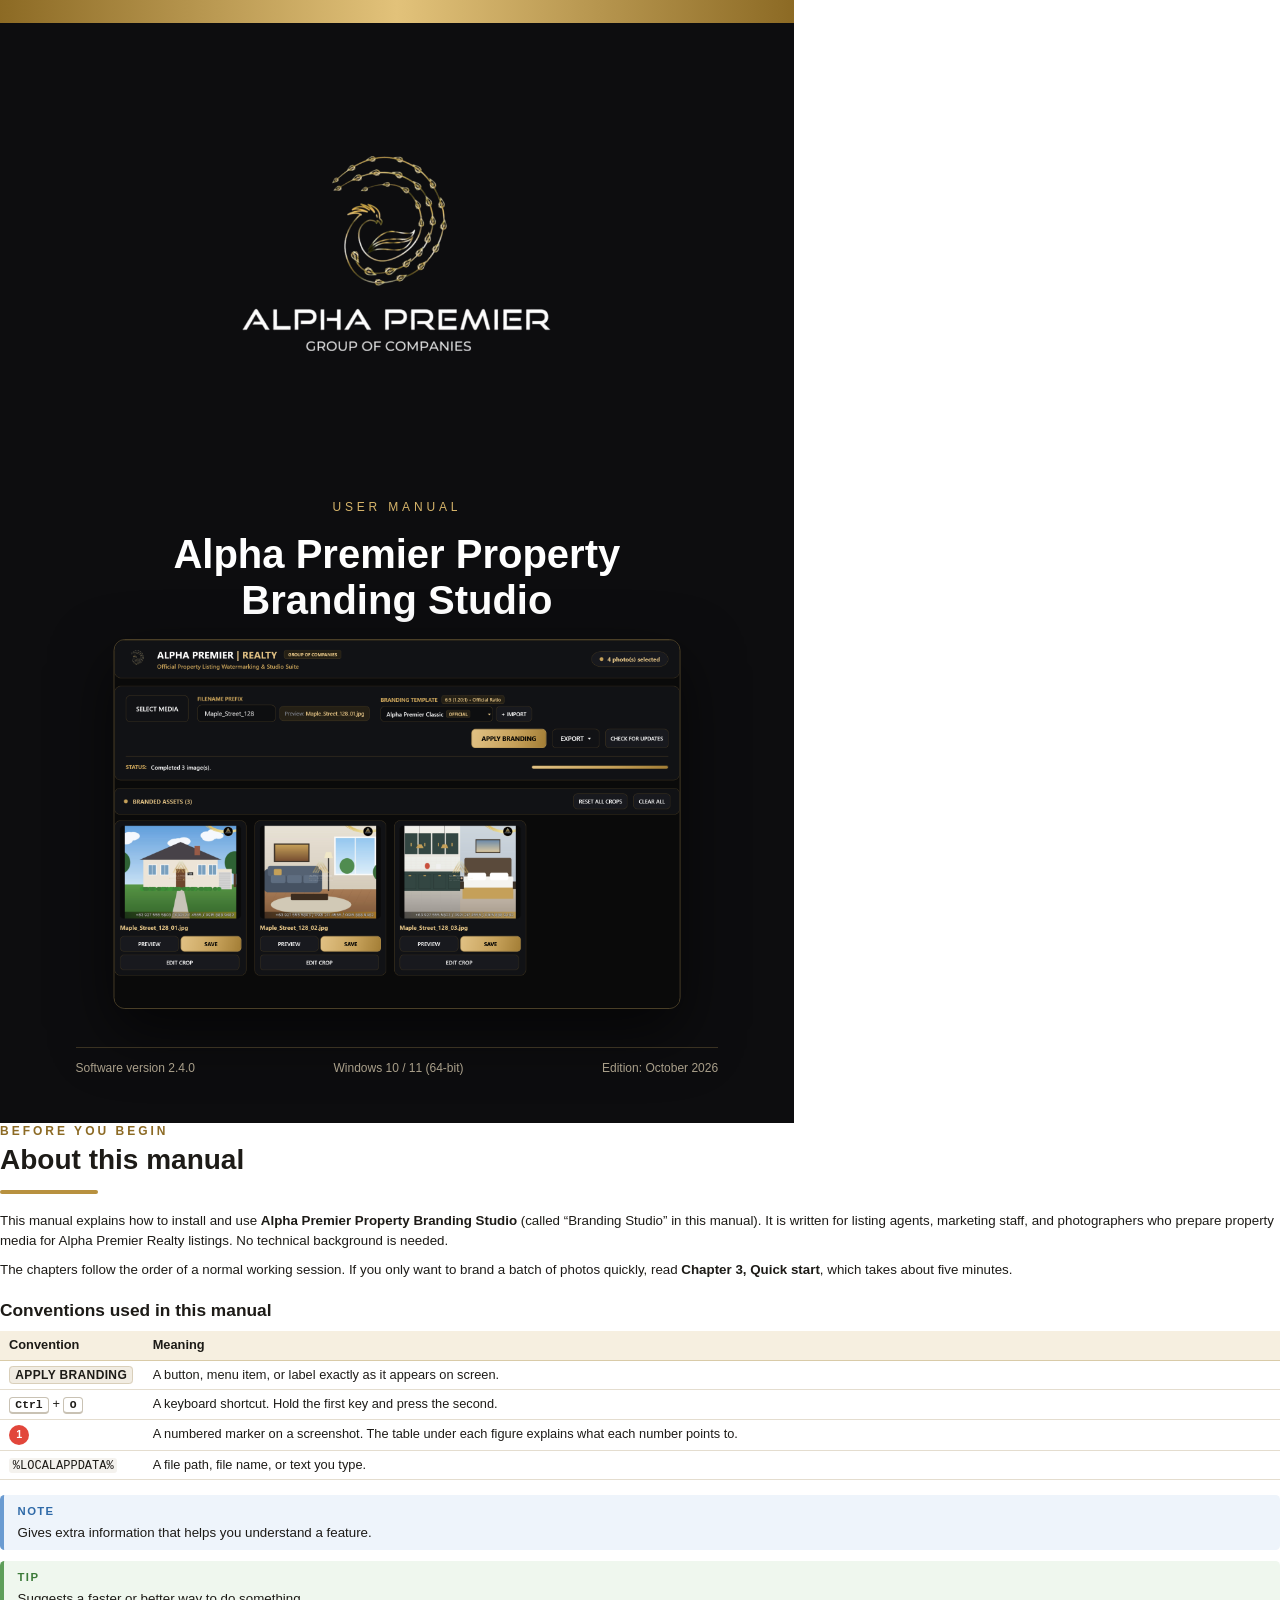
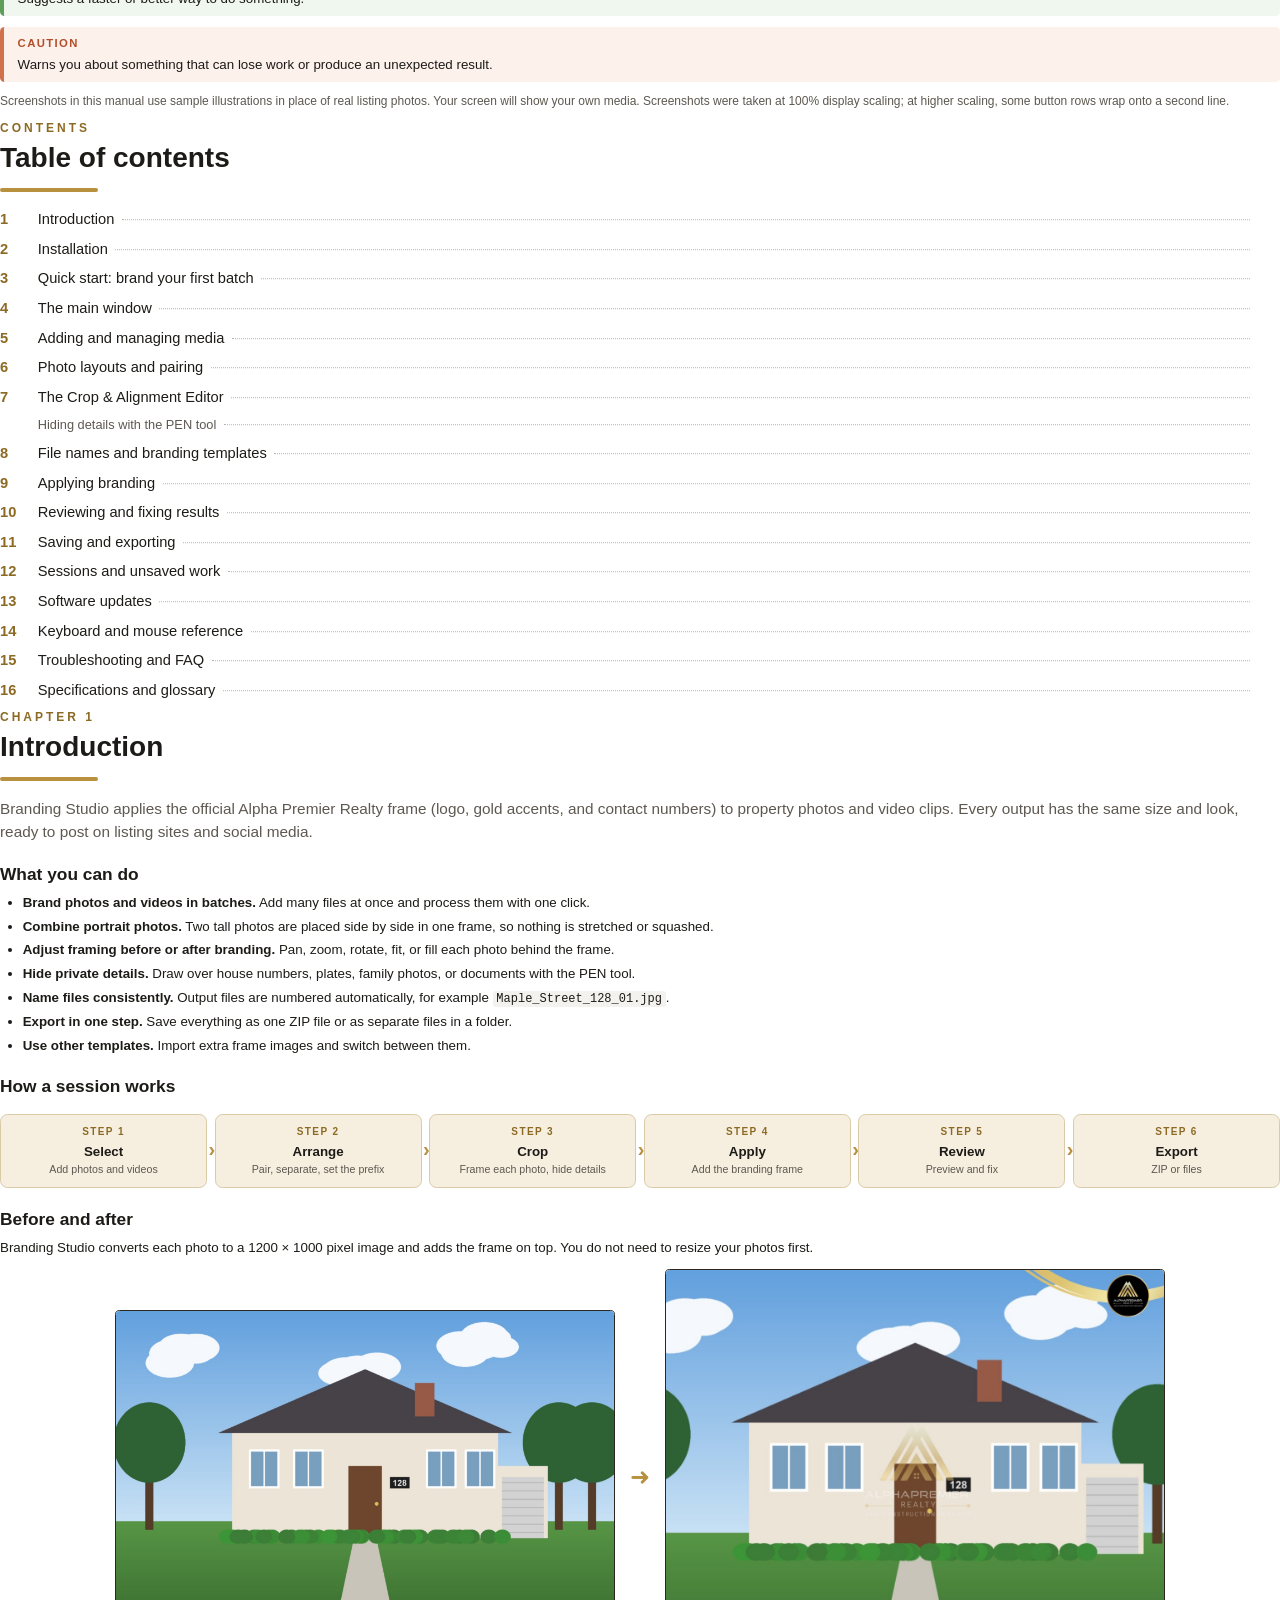
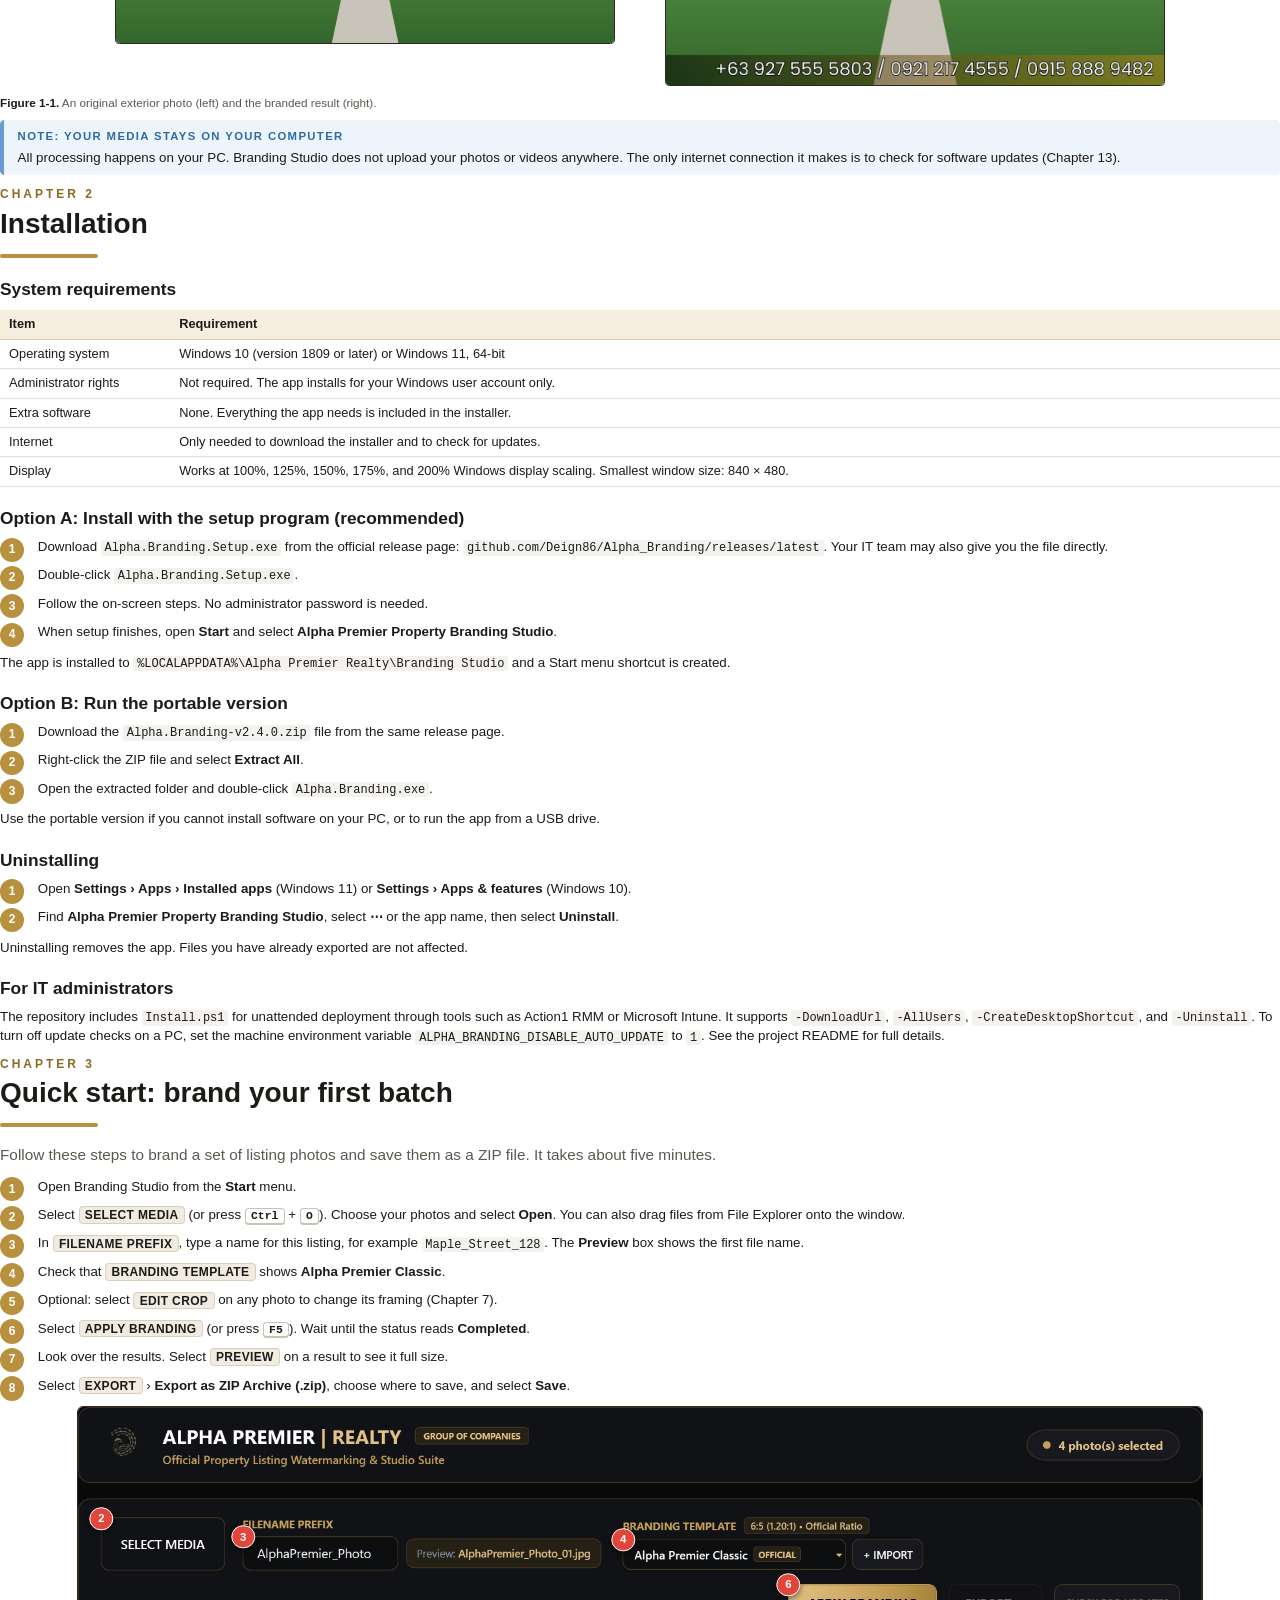
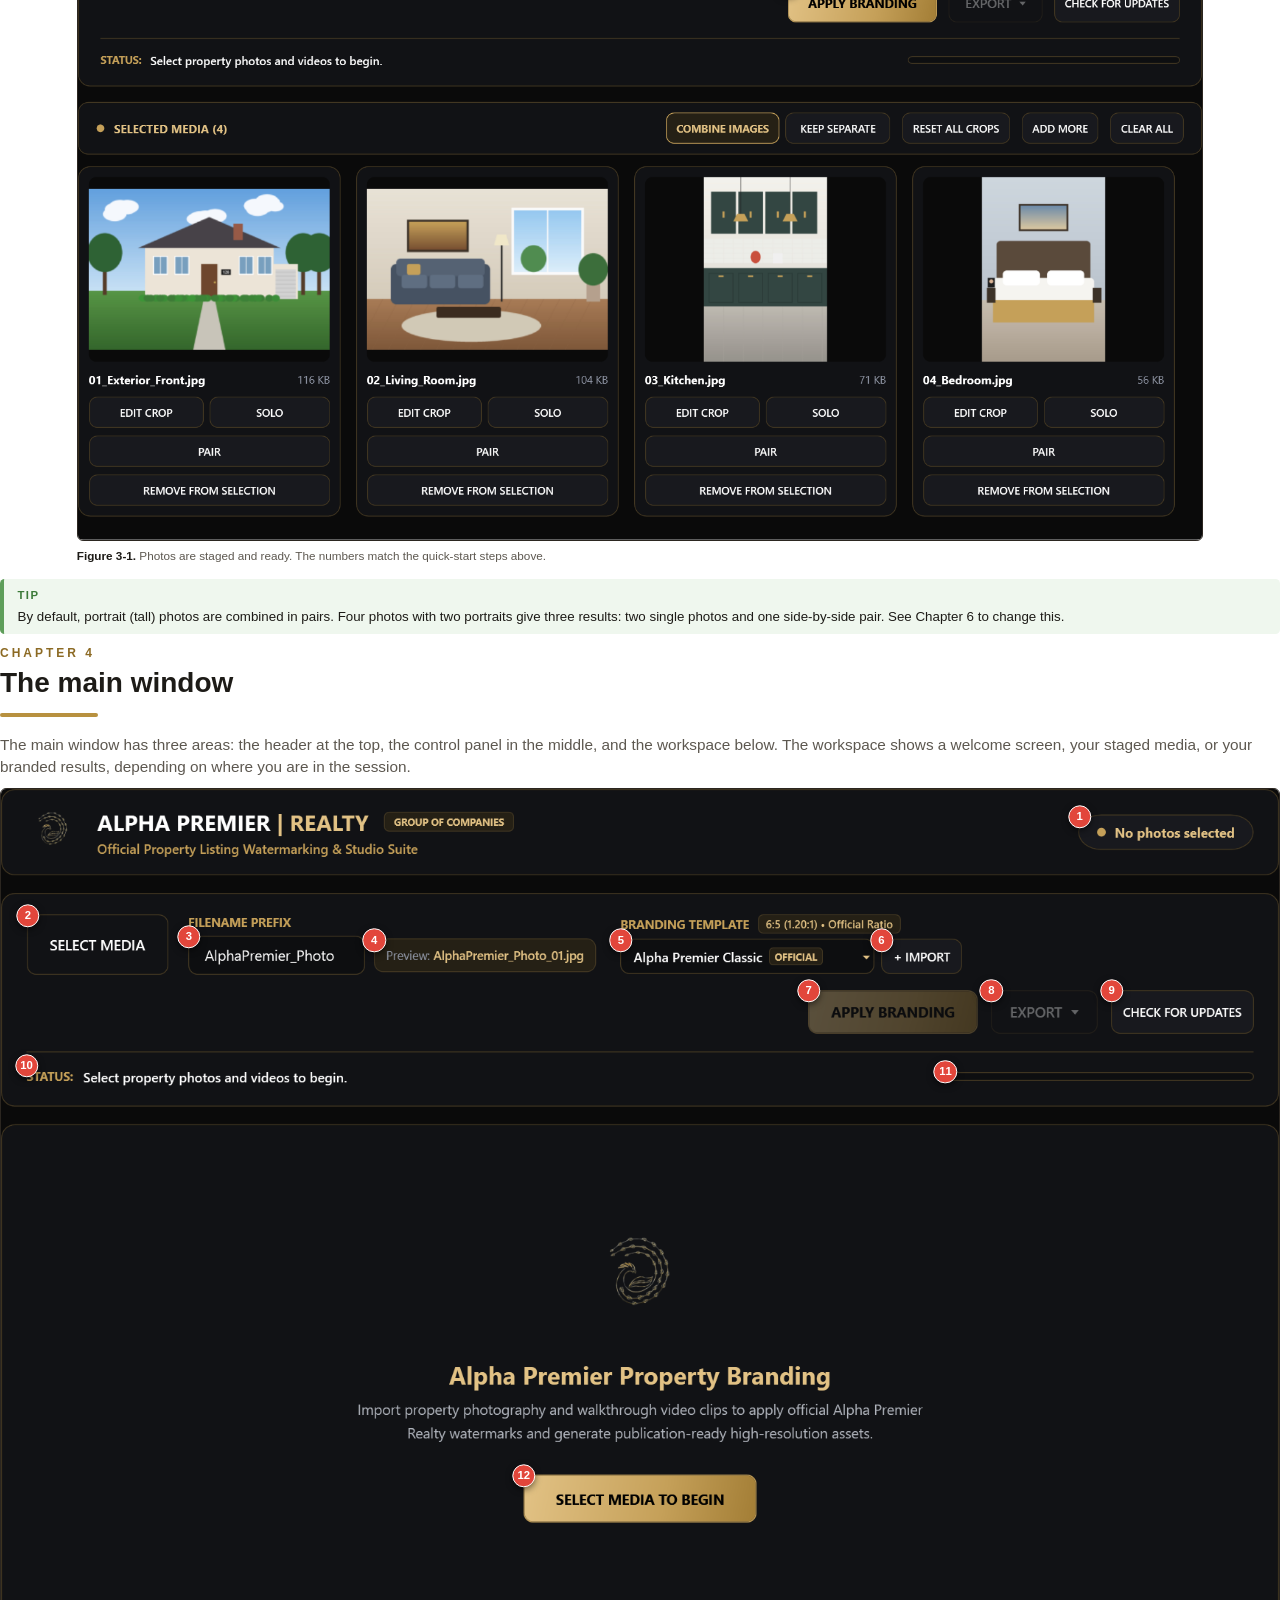
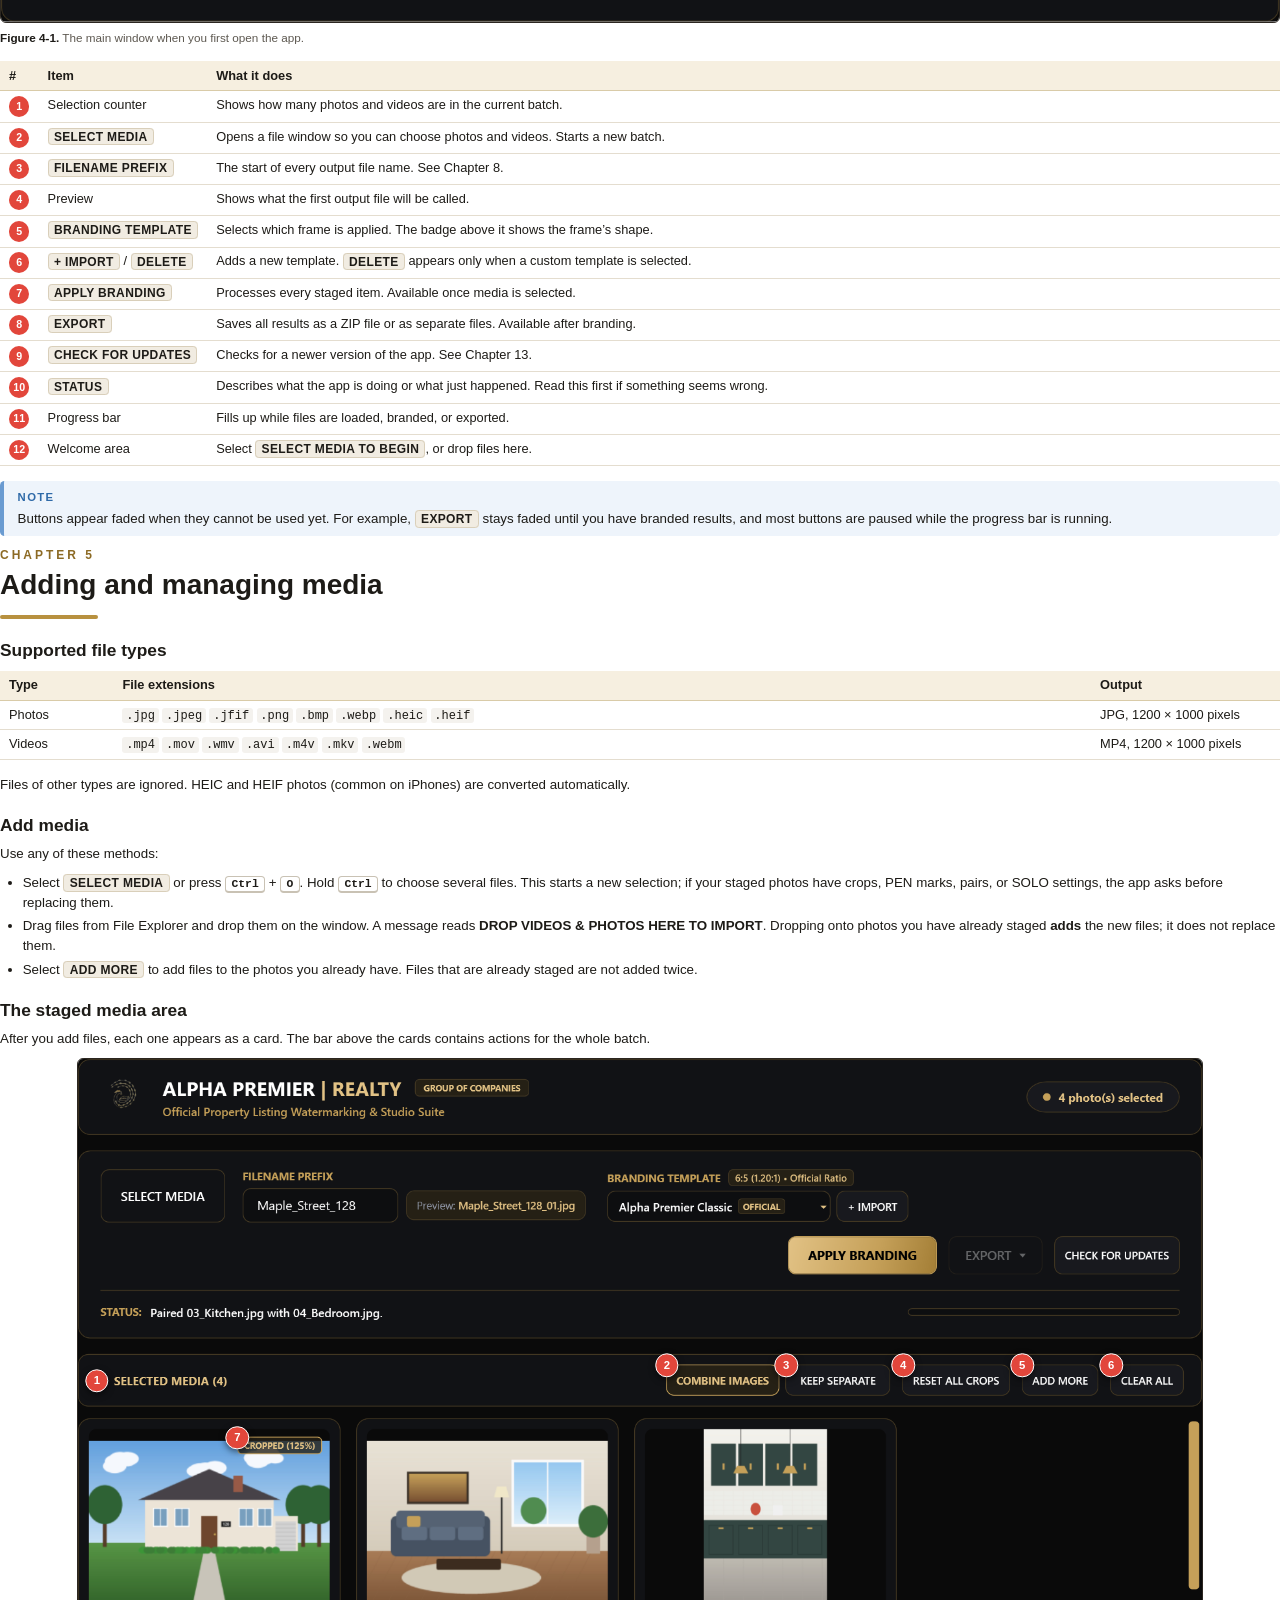
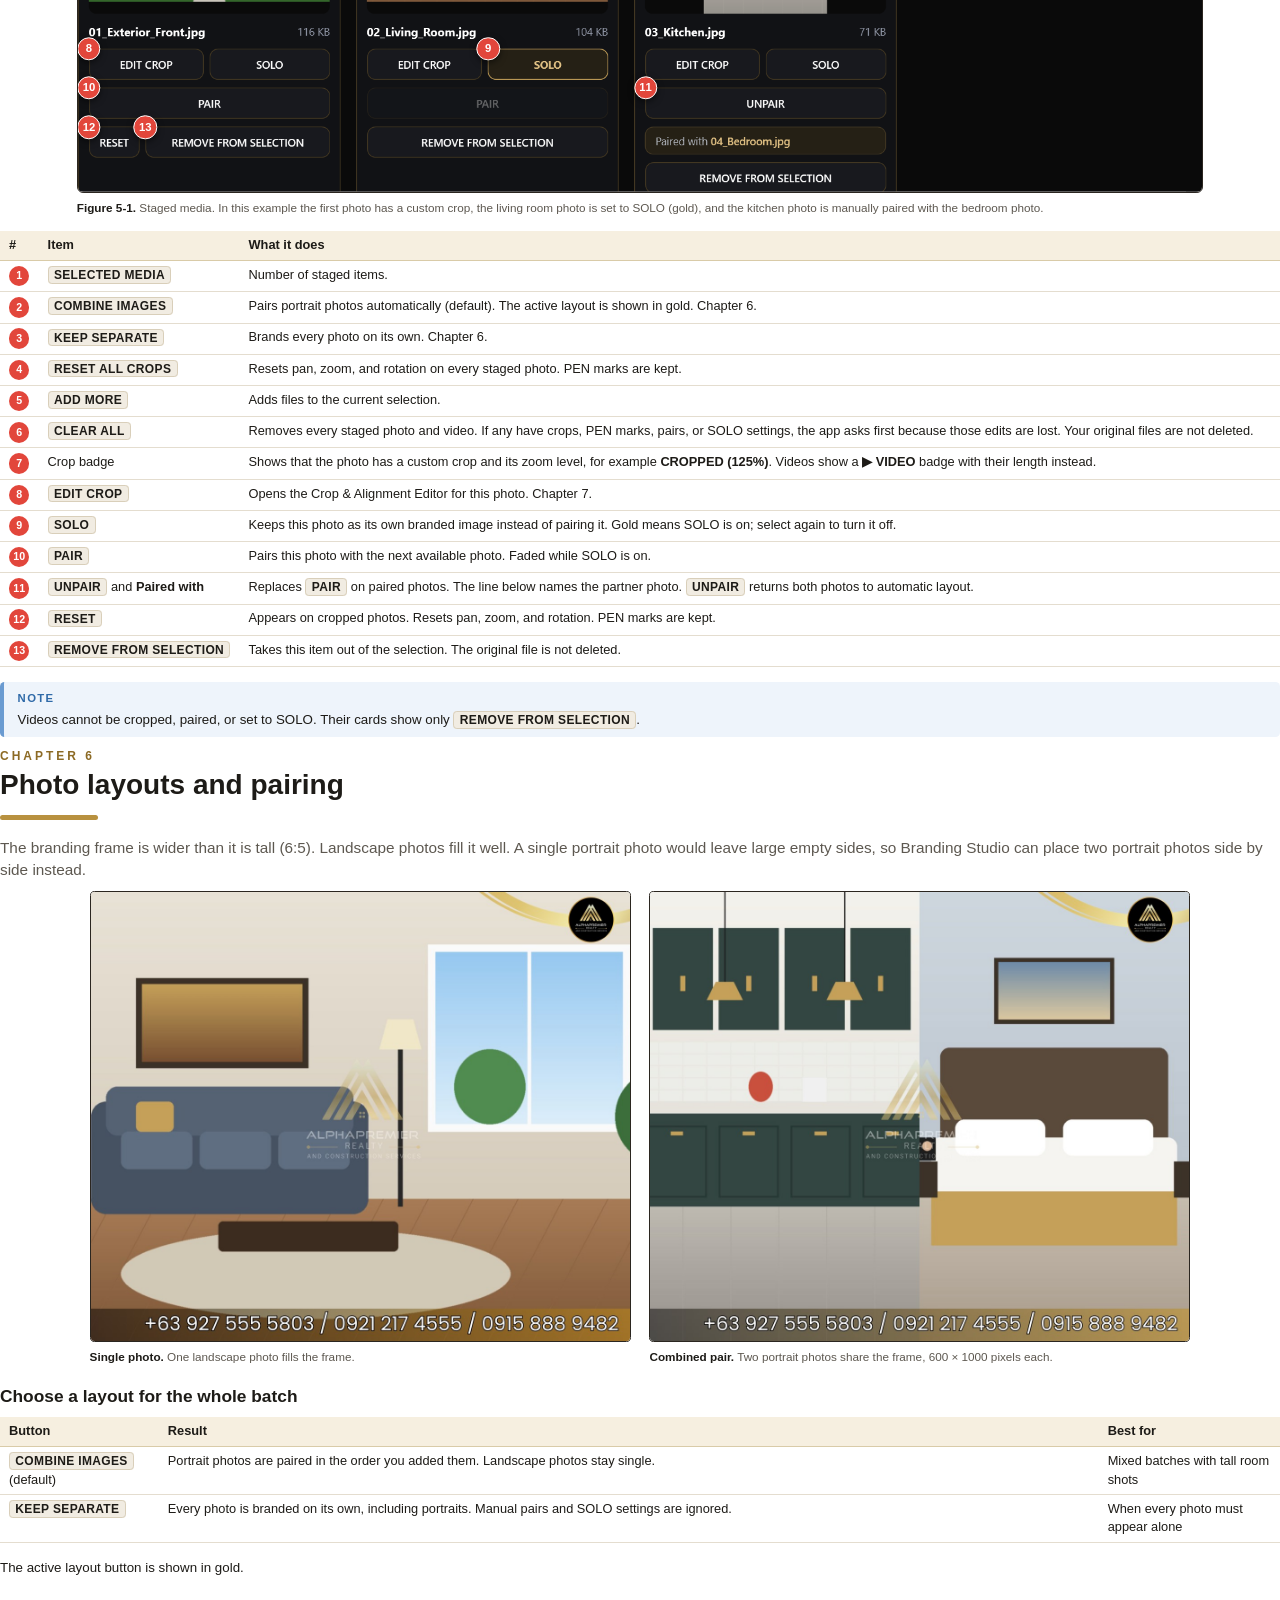
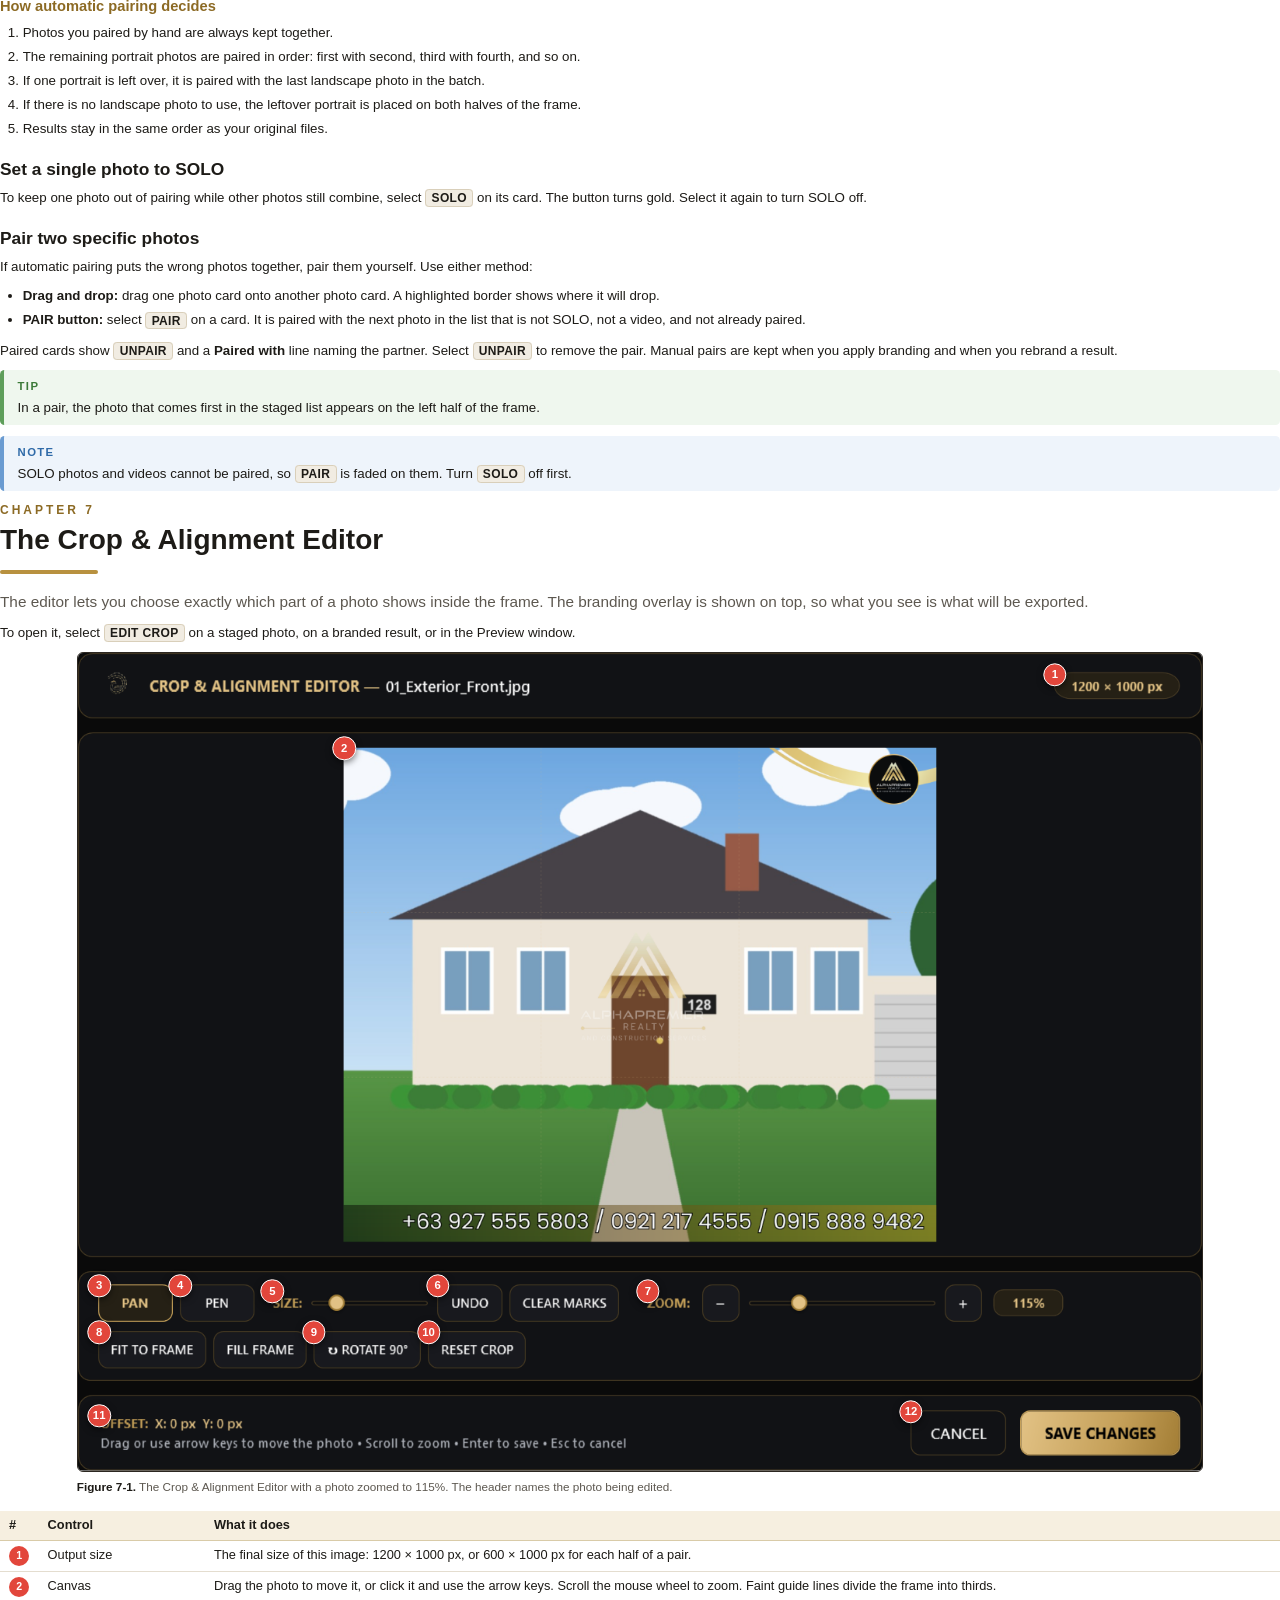
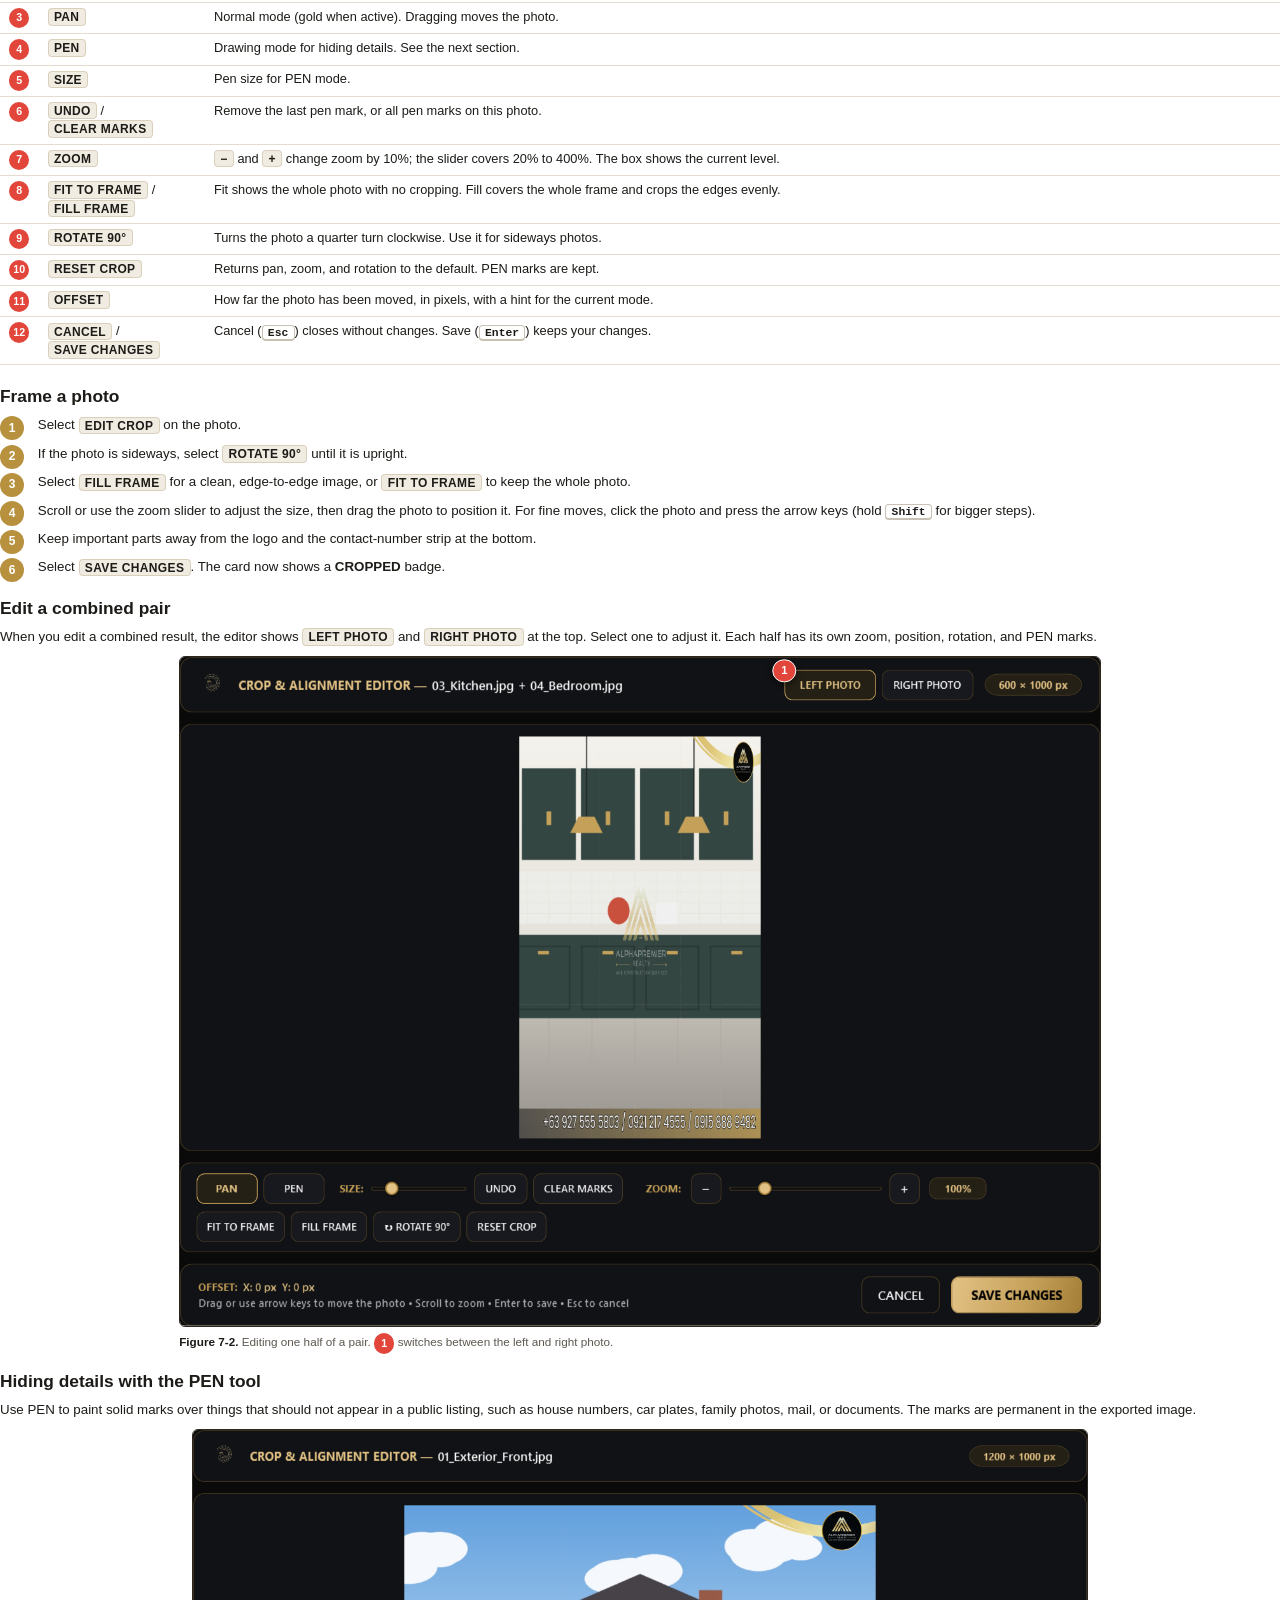
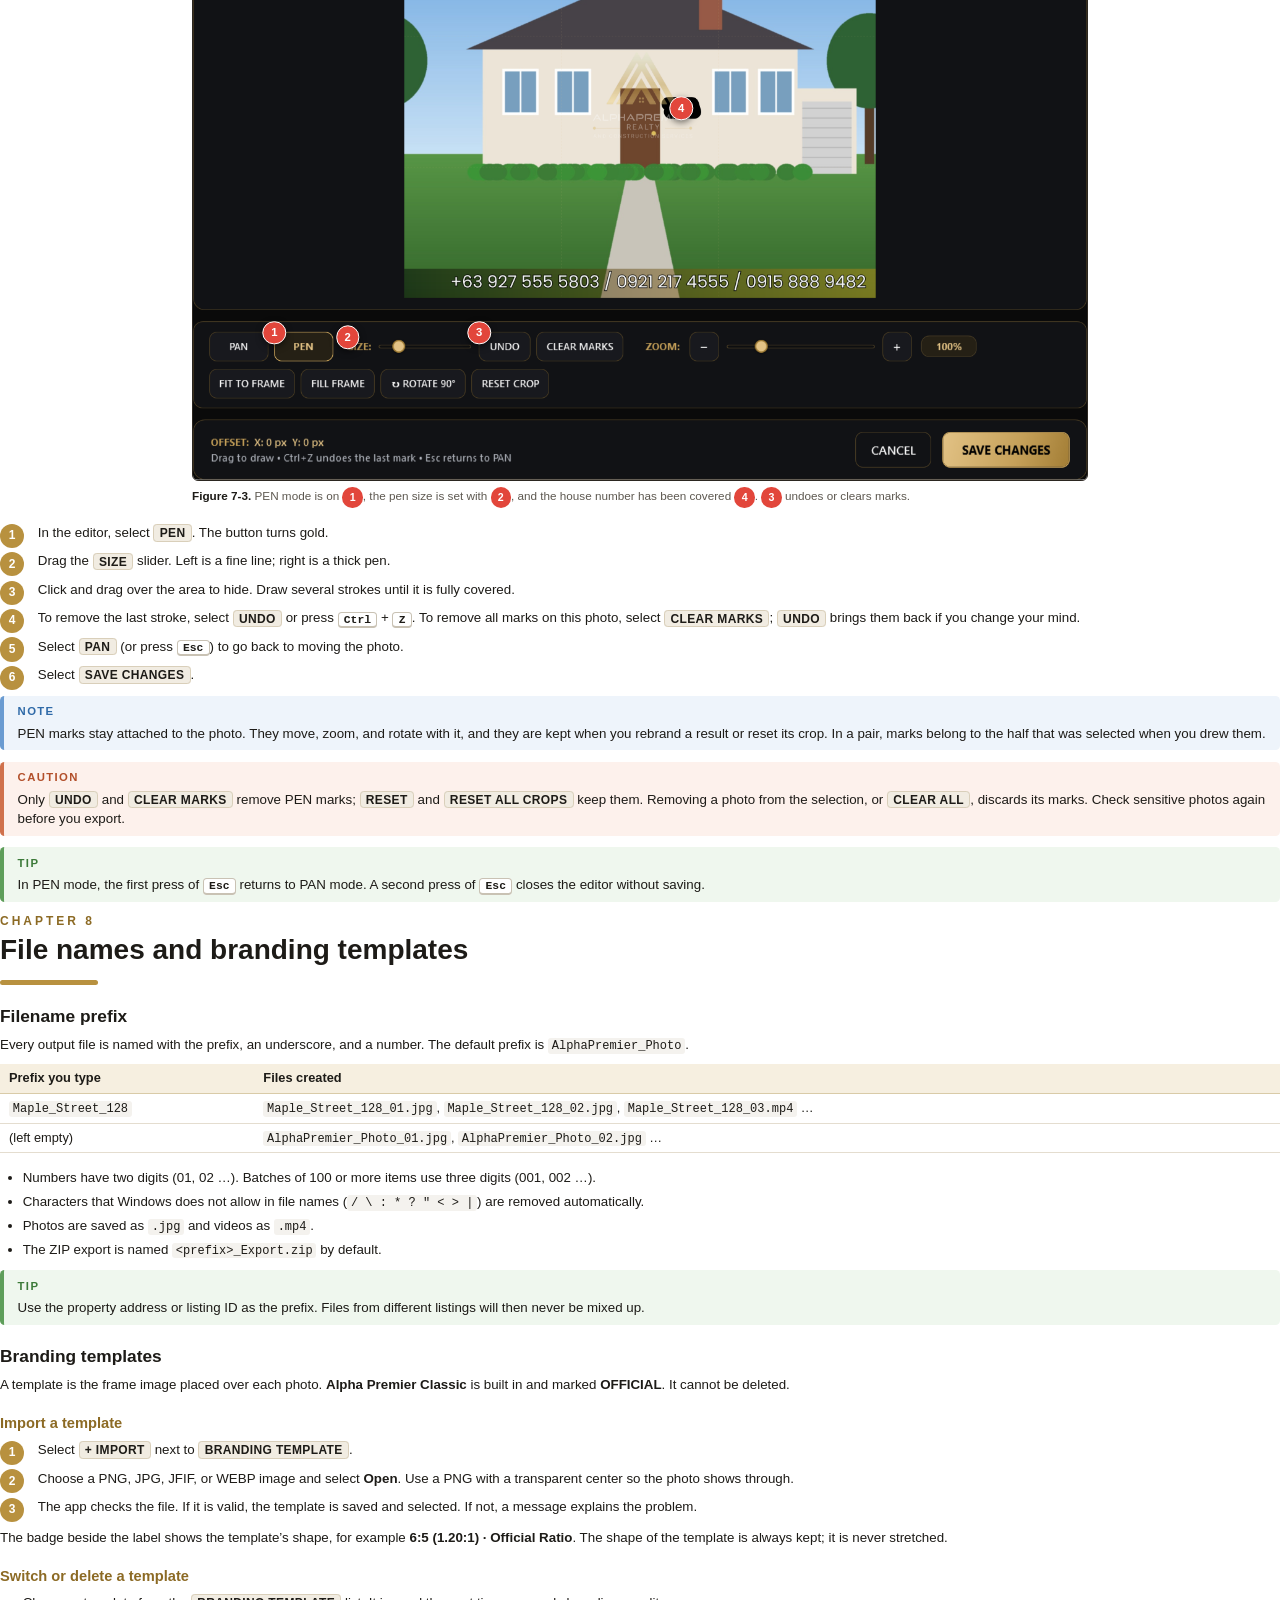
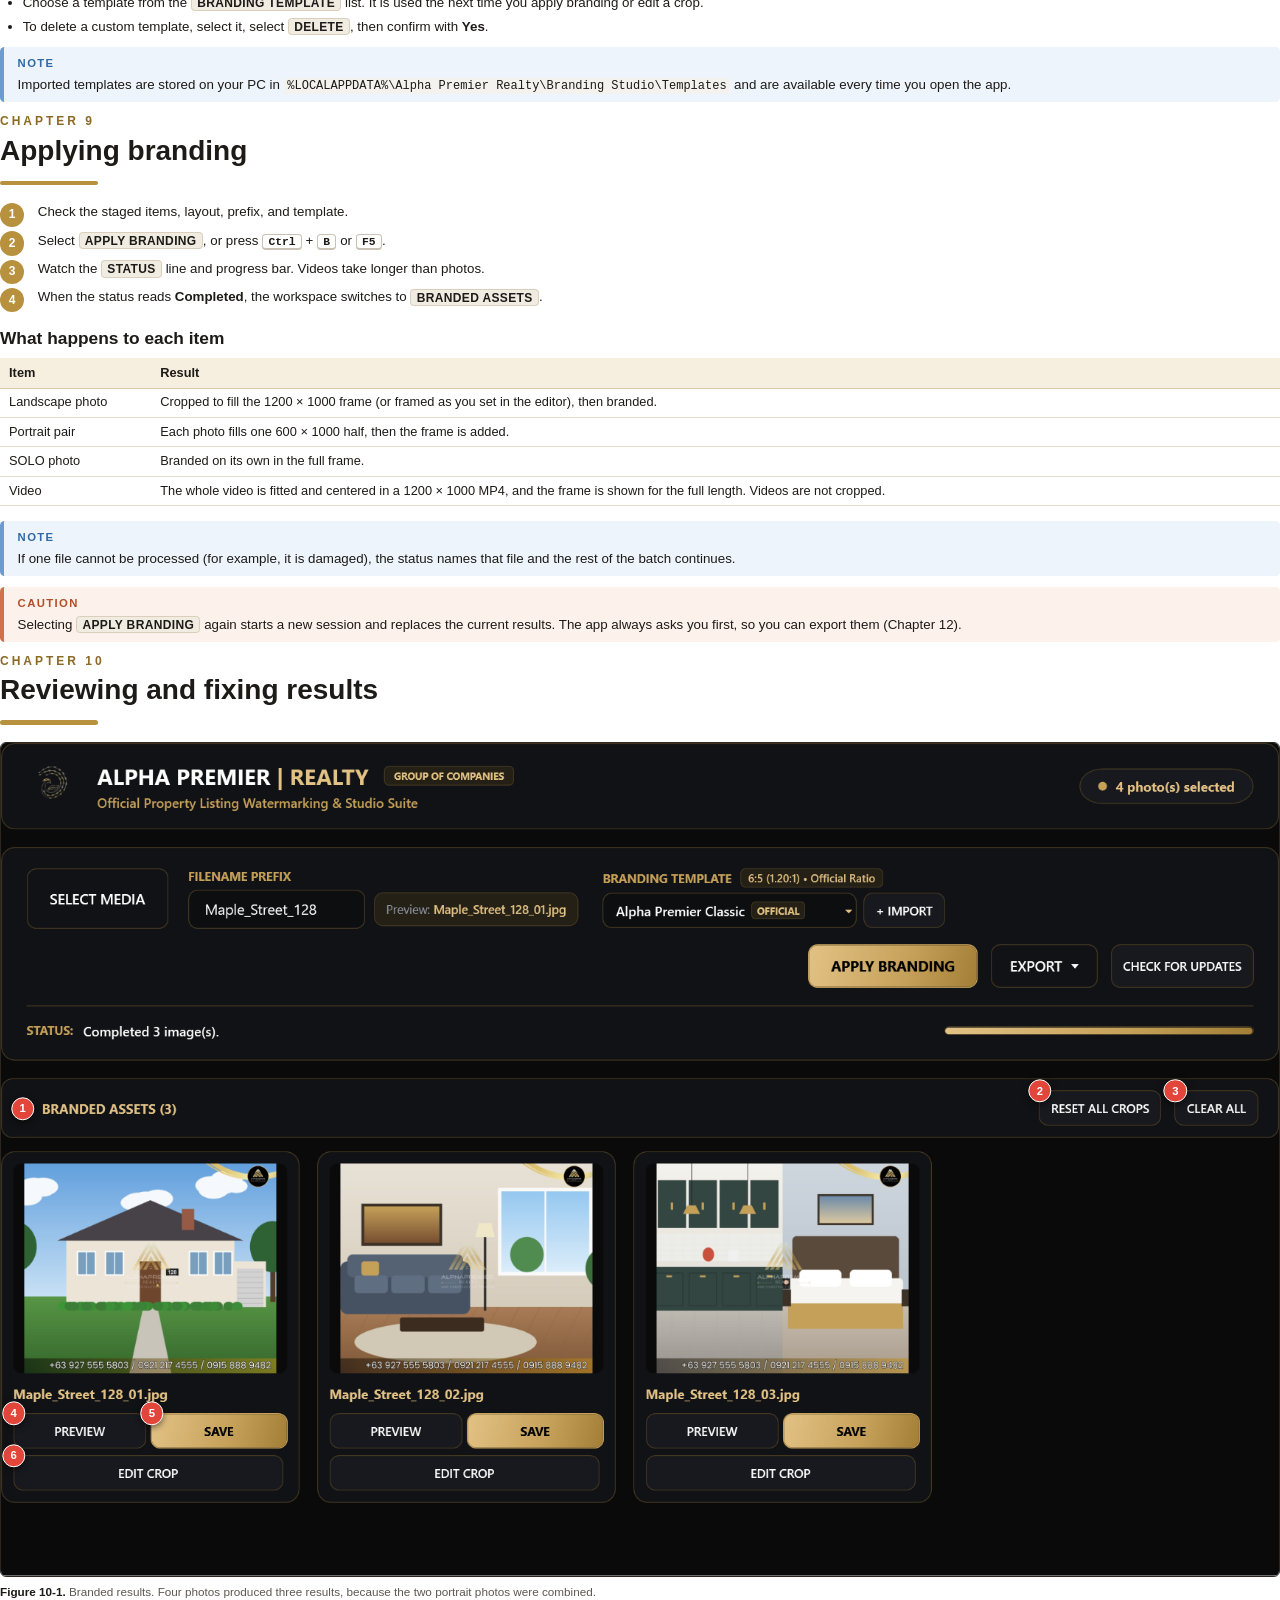
==== commit 620c6554: "docs(manual): update user manual to v2.4.0 QA found the manual described v2.3.0 UI: "Clear queue" (n" ====
--- a/docs/manual/user-manual.html
+++ b/docs/manual/user-manual.html
@@ -7,7 +7,7 @@
   @page {
     size: A4;
     margin: 18mm 16mm 20mm 16mm;
-    @bottom-left { content: "Alpha Premier Property Branding Studio · User Manual · v2.3.0"; font: 8pt "Segoe UI", sans-serif; color: #8a8270; }
+    @bottom-left { content: "Alpha Premier Property Branding Studio · User Manual · v2.4.0"; font: 8pt "Segoe UI", sans-serif; color: #8a8270; }
     @bottom-right { content: "Page " counter(page); font: 8pt "Segoe UI", sans-serif; color: #8a8270; }
   }
   @page cover { margin: 0; @bottom-left { content: none; } @bottom-right { content: none; } }
@@ -127,7 +127,7 @@
     <div class="sub">Watermark, crop, and export listing photos and videos for Windows</div>
   </div>
   <img class="shot" src="images/04_main_results.png" alt="Branding Studio main window with branded results">
-  <div class="meta"><span>Software version 2.3.0</span><span>Windows 10 / 11 (64-bit)</span><span>Edition: October 2026</span></div>
+  <div class="meta"><span>Software version 2.4.0</span><span>Windows 10 / 11 (64-bit)</span><span>Edition: October 2026</span></div>
 </div>
 
 <!-- ============ ABOUT / TOC ============ -->
@@ -244,7 +244,7 @@
 
   <h2>Option B: Run the portable version</h2>
   <ol class="steps">
-    <li>Download the <code>Alpha.Branding-v2.3.0.zip</code> file from the same release page.</li>
+    <li>Download the <code>Alpha.Branding-v2.4.0.zip</code> file from the same release page.</li>
     <li>Right-click the ZIP file and select <b>Extract All</b>.</li>
     <li>Open the extracted folder and double-click <code>Alpha.Branding.exe</code>.</li>
   </ol>
@@ -281,9 +281,9 @@
     <div class="shotwrap">
       <img src="images/02_main_staged.png" alt="Main window with four photos staged">
       <span class="pin" style="left:2.1%;top:15.2%">2</span>
-      <span class="pin" style="left:14.9%;top:17.7%">3</span>
-      <span class="pin" style="left:47.4%;top:19.5%">4</span>
-      <span class="pin" style="left:63.2%;top:26.4%">6</span>
+      <span class="pin" style="left:14.7%;top:17.7%">3</span>
+      <span class="pin" style="left:48.5%;top:18.1%">4</span>
+      <span class="pin" style="left:63.2%;top:24.2%">6</span>
     </div>
     <figcaption><b>Figure 3-1.</b> Photos are staged and ready. The numbers match the quick-start steps above.</figcaption>
   </figure>
@@ -299,18 +299,18 @@
   <figure>
     <div class="shotwrap">
       <img src="images/01_main_empty.png" alt="Main window when first opened">
-      <span class="pin" style="left:84.5%;top:3.4%">1</span>
+      <span class="pin" style="left:84.4%;top:3.3%">1</span>
       <span class="pin" style="left:2.1%;top:15.2%">2</span>
-      <span class="pin" style="left:14.9%;top:17.7%">3</span>
-      <span class="pin" style="left:29.5%;top:19.1%">4</span>
-      <span class="pin" style="left:48.8%;top:19.5%">5</span>
-      <span class="pin" style="left:63.1%;top:19.5%">6</span>
-      <span class="pin" style="left:63.2%;top:26.4%">7</span>
-      <span class="pin" style="left:77.5%;top:26.4%">8</span>
-      <span class="pin" style="left:86.9%;top:26.4%">9</span>
-      <span class="pin" style="left:2%;top:35.4%">10</span>
-      <span class="pin" style="left:73.8%;top:35.8%">11</span>
-      <span class="pin" style="left:40.9%;top:83.5%">12</span>
+      <span class="pin" style="left:14.7%;top:17.7%">3</span>
+      <span class="pin" style="left:29.2%;top:18.1%">4</span>
+      <span class="pin" style="left:48.5%;top:18.1%">5</span>
+      <span class="pin" style="left:68.9%;top:18.1%">6</span>
+      <span class="pin" style="left:63.2%;top:24.2%">7</span>
+      <span class="pin" style="left:77.5%;top:24.2%">8</span>
+      <span class="pin" style="left:86.9%;top:24.2%">9</span>
+      <span class="pin" style="left:2%;top:33.2%">10</span>
+      <span class="pin" style="left:73.9%;top:33.9%">11</span>
+      <span class="pin" style="left:40.9%;top:82.4%">12</span>
     </div>
     <figcaption><b>Figure 4-1.</b> The main window when you first open the app.</figcaption>
   </figure>
@@ -349,9 +349,9 @@
   <h2>Add media</h2>
   <p>Use any of these methods:</p>
   <ul>
-    <li>Select <span class="ui">SELECT MEDIA</span> or press <kbd>Ctrl</kbd> + <kbd>O</kbd>. Hold <kbd>Ctrl</kbd> to choose several files.</li>
-    <li>Drag files from File Explorer and drop them anywhere on the window. A message reads <b>DROP VIDEOS &amp; PHOTOS HERE TO IMPORT</b>.</li>
-    <li>To add files to the batch you already have, select <span class="ui">ADD MORE</span>. Files that are already in the batch are not added twice.</li>
+    <li>Select <span class="ui">SELECT MEDIA</span> or press <kbd>Ctrl</kbd> + <kbd>O</kbd>. Hold <kbd>Ctrl</kbd> to choose several files. This starts a new selection; if your staged photos have crops, PEN marks, pairs, or SOLO settings, the app asks before replacing them.</li>
+    <li>Drag files from File Explorer and drop them on the window. A message reads <b>DROP VIDEOS &amp; PHOTOS HERE TO IMPORT</b>. Dropping onto photos you have already staged <b>adds</b> the new files; it does not replace them.</li>
+    <li>Select <span class="ui">ADD MORE</span> to add files to the photos you already have. Files that are already staged are not added twice.</li>
   </ul>
 
   <h2>The staged media area</h2>
@@ -359,37 +359,37 @@
   <figure class="w88">
     <div class="shotwrap">
       <img src="images/03_main_staged_options.png" alt="Staged media cards with options">
-      <span class="pin" style="left:1.7%;top:45.7%">1</span>
-      <span class="pin" style="left:54.4%;top:44%">2</span>
-      <span class="pin" style="left:64.8%;top:44%">3</span>
-      <span class="pin" style="left:73.9%;top:44%">4</span>
-      <span class="pin" style="left:84.5%;top:44%">5</span>
-      <span class="pin" style="left:91.4%;top:44%">6</span>
-      <span class="pin" style="left:14.2%;top:53.1%">7</span>
-      <span class="pin" style="left:1%;top:82%">8</span>
-      <span class="pin" style="left:36.5%;top:82%">9</span>
-      <span class="pin" style="left:26.5%;top:86.7%">10</span>
-      <span class="pin" style="left:61.2%;top:86.7%">11</span>
-      <span class="pin" style="left:1%;top:91.9%">12</span>
-      <span class="pin" style="left:6%;top:91.9%">13</span>
-    </div>
-    <figcaption><b>Figure 5-1.</b> Staged media. In this example the first photo has a custom crop, the living room photo is set to SOLO, and the kitchen photo is manually paired with the bedroom photo.</figcaption>
+      <span class="pin" style="left:1.7%;top:43.9%">1</span>
+      <span class="pin" style="left:52.4%;top:41.8%">2</span>
+      <span class="pin" style="left:63%;top:41.8%">3</span>
+      <span class="pin" style="left:73.4%;top:41.8%">4</span>
+      <span class="pin" style="left:84%;top:41.8%">5</span>
+      <span class="pin" style="left:91.9%;top:41.8%">6</span>
+      <span class="pin" style="left:14.2%;top:51.7%">7</span>
+      <span class="pin" style="left:1%;top:80.5%">8</span>
+      <span class="pin" style="left:36.5%;top:80.5%">9</span>
+      <span class="pin" style="left:1%;top:85.8%">10</span>
+      <span class="pin" style="left:50.5%;top:85.8%">11</span>
+      <span class="pin" style="left:1%;top:91.2%">12</span>
+      <span class="pin" style="left:6%;top:91.2%">13</span>
+    </div>
+    <figcaption><b>Figure 5-1.</b> Staged media. In this example the first photo has a custom crop, the living room photo is set to SOLO (gold), and the kitchen photo is manually paired with the bedroom photo.</figcaption>
   </figure>
   <table class="legend">
     <tr><th>#</th><th style="width:44mm">Item</th><th>What it does</th></tr>
-    <tr><td><span class="num">1</span></td><td><span class="ui">SELECTED MEDIA</span></td><td>Number of staged items and the next step.</td></tr>
-    <tr><td><span class="num">2</span></td><td><span class="ui">COMBINE IMAGES</span></td><td>Pairs portrait photos automatically (default). Chapter 6.</td></tr>
+    <tr><td><span class="num">1</span></td><td><span class="ui">SELECTED MEDIA</span></td><td>Number of staged items.</td></tr>
+    <tr><td><span class="num">2</span></td><td><span class="ui">COMBINE IMAGES</span></td><td>Pairs portrait photos automatically (default). The active layout is shown in gold. Chapter 6.</td></tr>
     <tr><td><span class="num">3</span></td><td><span class="ui">KEEP SEPARATE</span></td><td>Brands every photo on its own. Chapter 6.</td></tr>
-    <tr><td><span class="num">4</span></td><td><span class="ui">RESET ALL CROPS</span></td><td>Removes crop changes and PEN marks from every staged photo.</td></tr>
-    <tr><td><span class="num">5</span></td><td><span class="ui">ADD MORE</span></td><td>Adds files to the current batch.</td></tr>
-    <tr><td><span class="num">6</span></td><td><span class="ui">Clear queue</span></td><td>Removes every staged item. Your original files are not deleted.</td></tr>
+    <tr><td><span class="num">4</span></td><td><span class="ui">RESET ALL CROPS</span></td><td>Resets pan, zoom, and rotation on every staged photo. PEN marks are kept.</td></tr>
+    <tr><td><span class="num">5</span></td><td><span class="ui">ADD MORE</span></td><td>Adds files to the current selection.</td></tr>
+    <tr><td><span class="num">6</span></td><td><span class="ui">CLEAR ALL</span></td><td>Removes every staged photo and video. If any have crops, PEN marks, pairs, or SOLO settings, the app asks first because those edits are lost. Your original files are not deleted.</td></tr>
     <tr><td><span class="num">7</span></td><td>Crop badge</td><td>Shows that the photo has a custom crop and its zoom level, for example <b>CROPPED (125%)</b>. Videos show a <b>▶ VIDEO</b> badge with their length instead.</td></tr>
     <tr><td><span class="num">8</span></td><td><span class="ui">EDIT CROP</span></td><td>Opens the Crop &amp; Alignment Editor for this photo. Chapter 7.</td></tr>
-    <tr><td><span class="num">9</span></td><td><span class="ui">AUTO/COMBINE</span> / <span class="ui">SOLO</span></td><td>Switches this photo between automatic pairing and being branded on its own.</td></tr>
-    <tr><td><span class="num">10</span></td><td><span class="ui">PAIR</span></td><td>Pairs this photo with the next available photo.</td></tr>
-    <tr><td><span class="num">11</span></td><td><span class="ui">UNPAIR</span> and partner</td><td>Appears on paired photos. Shows the partner file and removes the pair.</td></tr>
-    <tr><td><span class="num">12</span></td><td><span class="ui">RESET</span></td><td>Appears on cropped photos. Restores the default framing.</td></tr>
-    <tr><td><span class="num">13</span></td><td><span class="ui">REMOVE FROM SELECTION</span></td><td>Takes this item out of the batch. The original file is not deleted.</td></tr>
+    <tr><td><span class="num">9</span></td><td><span class="ui">SOLO</span></td><td>Keeps this photo as its own branded image instead of pairing it. Gold means SOLO is on; select again to turn it off.</td></tr>
+    <tr><td><span class="num">10</span></td><td><span class="ui">PAIR</span></td><td>Pairs this photo with the next available photo. Faded while SOLO is on.</td></tr>
+    <tr><td><span class="num">11</span></td><td><span class="ui">UNPAIR</span> and <b>Paired with</b></td><td>Replaces <span class="ui">PAIR</span> on paired photos. The line below names the partner photo. <span class="ui">UNPAIR</span> returns both photos to automatic layout.</td></tr>
+    <tr><td><span class="num">12</span></td><td><span class="ui">RESET</span></td><td>Appears on cropped photos. Resets pan, zoom, and rotation. PEN marks are kept.</td></tr>
+    <tr><td><span class="num">13</span></td><td><span class="ui">REMOVE FROM SELECTION</span></td><td>Takes this item out of the selection. The original file is not deleted.</td></tr>
   </table>
   <div class="box note"><b class="t">Note</b><p>Videos cannot be cropped, paired, or set to SOLO. Their cards show only <span class="ui">REMOVE FROM SELECTION</span>.</p></div>
 </section>
@@ -410,8 +410,9 @@
   <table>
     <tr><th style="width:42mm">Button</th><th>Result</th><th style="width:48mm">Best for</th></tr>
     <tr><td><span class="ui">COMBINE IMAGES</span> (default)</td><td>Portrait photos are paired in the order you added them. Landscape photos stay single.</td><td>Mixed batches with tall room shots</td></tr>
-    <tr><td><span class="ui">KEEP SEPARATE</span></td><td>Every photo is branded on its own, including portraits.</td><td>When every photo must appear alone</td></tr>
-  </table>
+    <tr><td><span class="ui">KEEP SEPARATE</span></td><td>Every photo is branded on its own, including portraits. Manual pairs and SOLO settings are ignored.</td><td>When every photo must appear alone</td></tr>
+  </table>
+  <p>The active layout button is shown in gold.</p>
 
   <h3>How automatic pairing decides</h3>
   <ol>
@@ -423,7 +424,7 @@
   </ol>
 
   <h2>Set a single photo to SOLO</h2>
-  <p>To keep one photo out of pairing while other photos still combine, select its <span class="ui">AUTO/COMBINE</span> button. The button changes to <span class="ui">SOLO</span>. Select it again to switch back.</p>
+  <p>To keep one photo out of pairing while other photos still combine, select <span class="ui">SOLO</span> on its card. The button turns gold. Select it again to turn SOLO off.</p>
 
   <h2>Pair two specific photos</h2>
   <p>If automatic pairing puts the wrong photos together, pair them yourself. Use either method:</p>
@@ -431,9 +432,9 @@
     <li><b>Drag and drop:</b> drag one photo card onto another photo card. A highlighted border shows where it will drop.</li>
     <li><b>PAIR button:</b> select <span class="ui">PAIR</span> on a card. It is paired with the next photo in the list that is not SOLO, not a video, and not already paired.</li>
   </ul>
-  <p>Paired cards show <span class="ui">UNPAIR</span> and the partner’s file name. Select <span class="ui">UNPAIR</span> to remove the pair. Manual pairs are kept when you apply branding and when you rebrand a result.</p>
+  <p>Paired cards show <span class="ui">UNPAIR</span> and a <b>Paired with</b> line naming the partner. Select <span class="ui">UNPAIR</span> to remove the pair. Manual pairs are kept when you apply branding and when you rebrand a result.</p>
   <div class="box tip"><b class="t">Tip</b><p>In a pair, the photo that comes first in the staged list appears on the left half of the frame.</p></div>
-  <div class="box note"><b class="t">Note</b><p>SOLO photos and videos cannot be paired. Switch a SOLO photo back to <span class="ui">AUTO/COMBINE</span> first.</p></div>
+  <div class="box note"><b class="t">Note</b><p>SOLO photos and videos cannot be paired, so <span class="ui">PAIR</span> is faded on them. Turn <span class="ui">SOLO</span> off first.</p></div>
 </section>
 
 <!-- ============ 7 CROP EDITOR ============ -->
@@ -446,31 +447,35 @@
   <figure class="w88">
     <div class="shotwrap">
       <img src="images/05_crop_editor.png" alt="Crop and Alignment Editor">
-      <span class="pin" style="left:86.9%;top:2.7%">1</span>
-      <span class="pin" style="left:22.8%;top:11.9%">2</span>
-      <span class="pin" style="left:6.7%;top:81.3%">3</span>
-      <span class="pin" style="left:43%;top:79.5%">4</span>
-      <span class="pin" style="left:50.5%;top:79.5%">5</span>
-      <span class="pin" style="left:43%;top:84.5%">6</span>
-      <span class="pin" style="left:62.7%;top:84.5%">7</span>
-      <span class="pin" style="left:73%;top:84.5%">8</span>
-      <span class="pin" style="left:87.7%;top:82%">9</span>
-      <span class="pin" style="left:74.1%;top:92.8%">10</span>
-    </div>
-    <figcaption><b>Figure 7-1.</b> The Crop &amp; Alignment Editor with a photo zoomed to 115%.</figcaption>
+      <span class="pin" style="left:86.9%;top:2.6%">1</span>
+      <span class="pin" style="left:23.7%;top:11.6%">2</span>
+      <span class="pin" style="left:1.9%;top:77.3%">3</span>
+      <span class="pin" style="left:9.1%;top:77.3%">4</span>
+      <span class="pin" style="left:17.3%;top:78%">5</span>
+      <span class="pin" style="left:32%;top:77.3%">6</span>
+      <span class="pin" style="left:50.7%;top:78%">7</span>
+      <span class="pin" style="left:1.9%;top:83%">8</span>
+      <span class="pin" style="left:21%;top:83%">9</span>
+      <span class="pin" style="left:31.2%;top:83%">10</span>
+      <span class="pin" style="left:1.9%;top:93.2%">11</span>
+      <span class="pin" style="left:74.1%;top:92.7%">12</span>
+    </div>
+    <figcaption><b>Figure 7-1.</b> The Crop &amp; Alignment Editor with a photo zoomed to 115%. The header names the photo being edited.</figcaption>
   </figure>
   <table class="legend">
     <tr><th>#</th><th style="width:44mm">Control</th><th>What it does</th></tr>
     <tr><td><span class="num">1</span></td><td>Output size</td><td>The final size of this image: 1200 × 1000 px, or 600 × 1000 px for each half of a pair.</td></tr>
-    <tr><td><span class="num">2</span></td><td>Canvas</td><td>Drag the photo to move it. Scroll the mouse wheel to zoom.</td></tr>
-    <tr><td><span class="num">3</span></td><td><span class="ui">ZOOM</span></td><td>Use <span class="ui">−</span>, <span class="ui">+</span>, or the slider. The box shows the zoom level (20% to 400%).</td></tr>
-    <tr><td><span class="num">4</span></td><td><span class="ui">PAN</span></td><td>Normal mode. Dragging moves the photo.</td></tr>
-    <tr><td><span class="num">5</span></td><td><span class="ui">PEN</span></td><td>Drawing mode for hiding details. See the next section.</td></tr>
-    <tr><td><span class="num">6</span></td><td><span class="ui">FIT TO FRAME</span> / <span class="ui">FILL FRAME</span></td><td>Fit shows the whole photo with no cropping. Fill covers the whole frame and crops the edges evenly.</td></tr>
-    <tr><td><span class="num">7</span></td><td><span class="ui">ROTATE 90°</span></td><td>Turns the photo a quarter turn clockwise. Use it for sideways photos.</td></tr>
-    <tr><td><span class="num">8</span></td><td><span class="ui">RESET CROP</span></td><td>Returns pan, zoom, and rotation to the default.</td></tr>
-    <tr><td><span class="num">9</span></td><td><span class="ui">PAN</span> position</td><td>Shows how far the photo has been moved, in pixels.</td></tr>
-    <tr><td><span class="num">10</span></td><td><span class="ui">CANCEL</span> / <span class="ui">SAVE CHANGES</span></td><td>Cancel (<kbd>Esc</kbd>) closes without changes. Save (<kbd>Enter</kbd>) keeps your changes.</td></tr>
+    <tr><td><span class="num">2</span></td><td>Canvas</td><td>Drag the photo to move it, or click it and use the arrow keys. Scroll the mouse wheel to zoom. Faint guide lines divide the frame into thirds.</td></tr>
+    <tr><td><span class="num">3</span></td><td><span class="ui">PAN</span></td><td>Normal mode (gold when active). Dragging moves the photo.</td></tr>
+    <tr><td><span class="num">4</span></td><td><span class="ui">PEN</span></td><td>Drawing mode for hiding details. See the next section.</td></tr>
+    <tr><td><span class="num">5</span></td><td><span class="ui">SIZE</span></td><td>Pen size for PEN mode.</td></tr>
+    <tr><td><span class="num">6</span></td><td><span class="ui">UNDO</span> / <span class="ui">CLEAR MARKS</span></td><td>Remove the last pen mark, or all pen marks on this photo.</td></tr>
+    <tr><td><span class="num">7</span></td><td><span class="ui">ZOOM</span></td><td><span class="ui">−</span> and <span class="ui">+</span> change zoom by 10%; the slider covers 20% to 400%. The box shows the current level.</td></tr>
+    <tr><td><span class="num">8</span></td><td><span class="ui">FIT TO FRAME</span> / <span class="ui">FILL FRAME</span></td><td>Fit shows the whole photo with no cropping. Fill covers the whole frame and crops the edges evenly.</td></tr>
+    <tr><td><span class="num">9</span></td><td><span class="ui">ROTATE 90°</span></td><td>Turns the photo a quarter turn clockwise. Use it for sideways photos.</td></tr>
+    <tr><td><span class="num">10</span></td><td><span class="ui">RESET CROP</span></td><td>Returns pan, zoom, and rotation to the default. PEN marks are kept.</td></tr>
+    <tr><td><span class="num">11</span></td><td><span class="ui">OFFSET</span></td><td>How far the photo has been moved, in pixels, with a hint for the current mode.</td></tr>
+    <tr><td><span class="num">12</span></td><td><span class="ui">CANCEL</span> / <span class="ui">SAVE CHANGES</span></td><td>Cancel (<kbd>Esc</kbd>) closes without changes. Save (<kbd>Enter</kbd>) keeps your changes.</td></tr>
   </table>
 
   <h2>Frame a photo</h2>
@@ -478,7 +483,7 @@
     <li>Select <span class="ui">EDIT CROP</span> on the photo.</li>
     <li>If the photo is sideways, select <span class="ui">ROTATE 90°</span> until it is upright.</li>
     <li>Select <span class="ui">FILL FRAME</span> for a clean, edge-to-edge image, or <span class="ui">FIT TO FRAME</span> to keep the whole photo.</li>
-    <li>Scroll or use the zoom slider to adjust the size, then drag the photo to position it.</li>
+    <li>Scroll or use the zoom slider to adjust the size, then drag the photo to position it. For fine moves, click the photo and press the arrow keys (hold <kbd>Shift</kbd> for bigger steps).</li>
     <li>Keep important parts away from the logo and the contact-number strip at the bottom.</li>
     <li>Select <span class="ui">SAVE CHANGES</span>. The card now shows a <b>CROPPED</b> badge.</li>
   </ol>
@@ -488,7 +493,7 @@
   <figure class="narrow">
     <div class="shotwrap">
       <img src="images/06_crop_editor_pair.png" alt="Editor showing left and right photo selector">
-      <span class="pin" style="left:67.4%;top:2.7%">1</span>
+      <span class="pin" style="left:65.7%;top:2%">1</span>
     </div>
     <figcaption><b>Figure 7-2.</b> Editing one half of a pair. <span class="num">1</span> switches between the left and right photo.</figcaption>
   </figure>
@@ -497,26 +502,26 @@
 <section class="keep" id="ch7pen" style="break-before: page;">
   <h2 style="margin-top:0">Hiding details with the PEN tool</h2>
   <p>Use PEN to paint solid marks over things that should not appear in a public listing, such as house numbers, car plates, family photos, mail, or documents. The marks are permanent in the exported image.</p>
-  <figure class="w80">
+  <figure class="w80" style="width:70%">
     <div class="shotwrap">
       <img src="images/07_crop_editor_pen.png" alt="PEN mode with a house number covered">
-      <span class="pin" style="left:50.5%;top:79.5%">1</span>
-      <span class="pin" style="left:59.2%;top:79.5%">2</span>
-      <span class="pin" style="left:70.4%;top:79.5%">3</span>
-      <span class="pin" style="left:56%;top:41%">4</span>
-    </div>
-    <figcaption><b>Figure 7-3.</b> PEN mode is on <span class="num">1</span>, the brush size is set with <span class="num">2</span>, and the house number has been covered <span class="num">4</span>. <span class="num">3</span> undoes or clears marks.</figcaption>
-  </figure>
-  <ol class="steps">
-    <li>In the editor, select <span class="ui">PEN</span>. The button is highlighted.</li>
-    <li>Drag the brush-size slider. Left is a fine line; right is a thick brush.</li>
+      <span class="pin" style="left:9.1%;top:77.3%">1</span>
+      <span class="pin" style="left:17.3%;top:78%">2</span>
+      <span class="pin" style="left:32%;top:77.3%">3</span>
+      <span class="pin" style="left:54.6%;top:42.8%">4</span>
+    </div>
+    <figcaption><b>Figure 7-3.</b> PEN mode is on <span class="num">1</span>, the pen size is set with <span class="num">2</span>, and the house number has been covered <span class="num">4</span>. <span class="num">3</span> undoes or clears marks.</figcaption>
+  </figure>
+  <ol class="steps">
+    <li>In the editor, select <span class="ui">PEN</span>. The button turns gold.</li>
+    <li>Drag the <span class="ui">SIZE</span> slider. Left is a fine line; right is a thick pen.</li>
     <li>Click and drag over the area to hide. Draw several strokes until it is fully covered.</li>
-    <li>To remove the last stroke, select <span class="ui">UNDO</span> or press <kbd>Ctrl</kbd> + <kbd>Z</kbd>. To remove all marks on this photo, select <span class="ui">CLEAR</span>.</li>
+    <li>To remove the last stroke, select <span class="ui">UNDO</span> or press <kbd>Ctrl</kbd> + <kbd>Z</kbd>. To remove all marks on this photo, select <span class="ui">CLEAR MARKS</span>; <span class="ui">UNDO</span> brings them back if you change your mind.</li>
     <li>Select <span class="ui">PAN</span> (or press <kbd>Esc</kbd>) to go back to moving the photo.</li>
     <li>Select <span class="ui">SAVE CHANGES</span>.</li>
   </ol>
-  <div class="box note"><b class="t">Note</b><p>PEN marks stay attached to the photo. They move, zoom, and rotate with it, and they are kept when you rebrand a result. In a pair, marks belong to the half that was selected when you drew them.</p></div>
-  <div class="box warn"><b class="t">Caution</b><p><span class="ui">RESET</span>, <span class="ui">RESET ALL CROPS</span>, and <span class="ui">CLEAR</span> also remove PEN marks. Check sensitive photos again before you export.</p></div>
+  <div class="box note"><b class="t">Note</b><p>PEN marks stay attached to the photo. They move, zoom, and rotate with it, and they are kept when you rebrand a result or reset its crop. In a pair, marks belong to the half that was selected when you drew them.</p></div>
+  <div class="box warn"><b class="t">Caution</b><p>Only <span class="ui">UNDO</span> and <span class="ui">CLEAR MARKS</span> remove PEN marks; <span class="ui">RESET</span> and <span class="ui">RESET ALL CROPS</span> keep them. Removing a photo from the selection, or <span class="ui">CLEAR ALL</span>, discards its marks. Check sensitive photos again before you export.</p></div>
   <div class="box tip"><b class="t">Tip</b><p>In PEN mode, the first press of <kbd>Esc</kbd> returns to PAN mode. A second press of <kbd>Esc</kbd> closes the editor without saving.</p></div>
 </section>
 
@@ -592,24 +597,25 @@
   <figure>
     <div class="shotwrap">
       <img src="images/04_main_results.png" alt="Branded results">
-      <span class="pin" style="left:2.1%;top:27.2%">1</span>
-      <span class="pin" style="left:1.7%;top:45.7%">2</span>
-      <span class="pin" style="left:88.8%;top:44%">3</span>
-      <span class="pin" style="left:1%;top:82%">4</span>
-      <span class="pin" style="left:11.8%;top:82%">5</span>
-      <span class="pin" style="left:1%;top:86.4%">6</span>
+      <span class="pin" style="left:1.7%;top:43.9%">1</span>
+      <span class="pin" style="left:81.3%;top:41.8%">2</span>
+      <span class="pin" style="left:91.9%;top:41.8%">3</span>
+      <span class="pin" style="left:1%;top:80.5%">4</span>
+      <span class="pin" style="left:11.8%;top:80.5%">5</span>
+      <span class="pin" style="left:1%;top:85.6%">6</span>
     </div>
     <figcaption><b>Figure 10-1.</b> Branded results. Four photos produced three results, because the two portrait photos were combined.</figcaption>
   </figure>
   <table class="legend">
     <tr><th>#</th><th style="width:44mm">Item</th><th>What it does</th></tr>
-    <tr><td><span class="num">1</span></td><td>Session hint</td><td>Reminds you that the selected files are still loaded, so selecting <span class="ui">APPLY BRANDING</span> again starts a new session. It reads <b>Unsaved edits in current session</b> after you change a result.</td></tr>
-    <tr><td><span class="num">2</span></td><td><span class="ui">BRANDED ASSETS</span></td><td>Number of finished items.</td></tr>
-    <tr><td><span class="num">3</span></td><td><span class="ui">RESET ALL CROPS</span></td><td>Rebrands every result with default framing.</td></tr>
+    <tr><td><span class="num">1</span></td><td><span class="ui">BRANDED ASSETS</span></td><td>Number of finished items.</td></tr>
+    <tr><td><span class="num">2</span></td><td><span class="ui">RESET ALL CROPS</span></td><td>Rebrands every result with default pan, zoom, and rotation. PEN marks are kept.</td></tr>
+    <tr><td><span class="num">3</span></td><td><span class="ui">CLEAR ALL</span></td><td>Removes every branded result and the selection, and returns to the start screen. The app first offers to save them as a ZIP file (Chapter 12).</td></tr>
     <tr><td><span class="num">4</span></td><td><span class="ui">PREVIEW</span></td><td>Opens the result full size.</td></tr>
     <tr><td><span class="num">5</span></td><td><span class="ui">SAVE</span></td><td>Saves this one result to a location you choose.</td></tr>
     <tr><td><span class="num">6</span></td><td><span class="ui">EDIT CROP</span></td><td>Opens the editor and rebrands this result when you save. A <span class="ui">RESET</span> button appears on results with a custom crop.</td></tr>
   </table>
+  <div class="box note"><b class="t">Note: Session notice</b><p>Right after branding, no notice appears beside <span class="ui">APPLY BRANDING</span>. A notice appears there only when something changes. After you edit a result, it reads <b>Unsaved edits in current session.</b> If the selected media no longer matches the branded results, it reads, for example, <b>5 new photo(s) selected — applying branding will start a new session.</b></p></div>
 
   <h2>Preview window</h2>
   <figure class="narrow">
@@ -677,7 +683,8 @@
   <p>The app asks before it replaces or closes a session that has results, when you:</p>
   <ul>
     <li>apply branding again while you still have results,</li>
-    <li>load a new batch after editing results, or</li>
+    <li>load a new batch of media,</li>
+    <li>select <span class="ui">CLEAR ALL</span> in the branded assets view, or</li>
     <li>close the app.</li>
   </ul>
   <figure class="half">
@@ -756,7 +763,8 @@
     <tr><td>Mouse wheel</td><td>Zoom in or out</td></tr>
     <tr><td>Click and drag (PAN mode)</td><td>Move the photo</td></tr>
     <tr><td>Click and drag (PEN mode)</td><td>Draw a mark</td></tr>
-    <tr><td><kbd>Ctrl</kbd> + <kbd>Z</kbd></td><td>Undo the last PEN mark</td></tr>
+    <tr><td>Arrow keys (photo selected)</td><td>Move the photo; hold <kbd>Shift</kbd> for bigger steps</td></tr>
+    <tr><td><kbd>Ctrl</kbd> + <kbd>Z</kbd></td><td>Undo the last PEN mark, or undo CLEAR MARKS</td></tr>
     <tr><td><kbd>Esc</kbd></td><td>Leave PEN mode; press again to cancel and close</td></tr>
     <tr><td><kbd>Enter</kbd></td><td>Save changes</td></tr>
   </table>
@@ -801,7 +809,7 @@
   <h3>Why did four photos give me three results?</h3>
   <p>Two portrait photos were combined into one frame. Select <span class="ui">KEEP SEPARATE</span> if you want one result per photo.</p>
   <h3>Can I remove PEN marks after exporting?</h3>
-  <p>Not from the exported file. While the session is still open, select <span class="ui">EDIT CROP</span> on the result, select <span class="ui">CLEAR</span>, save, and export again.</p>
+  <p>Not from the exported file. While the session is still open, select <span class="ui">EDIT CROP</span> on the result, select <span class="ui">CLEAR MARKS</span>, save, and export again.</p>
   <h3>Where do I get help?</h3>
   <p>Contact your office IT administrator. Releases and release notes are listed at <code>github.com/Deign86/Alpha_Branding/releases</code>.</p>
 </section>
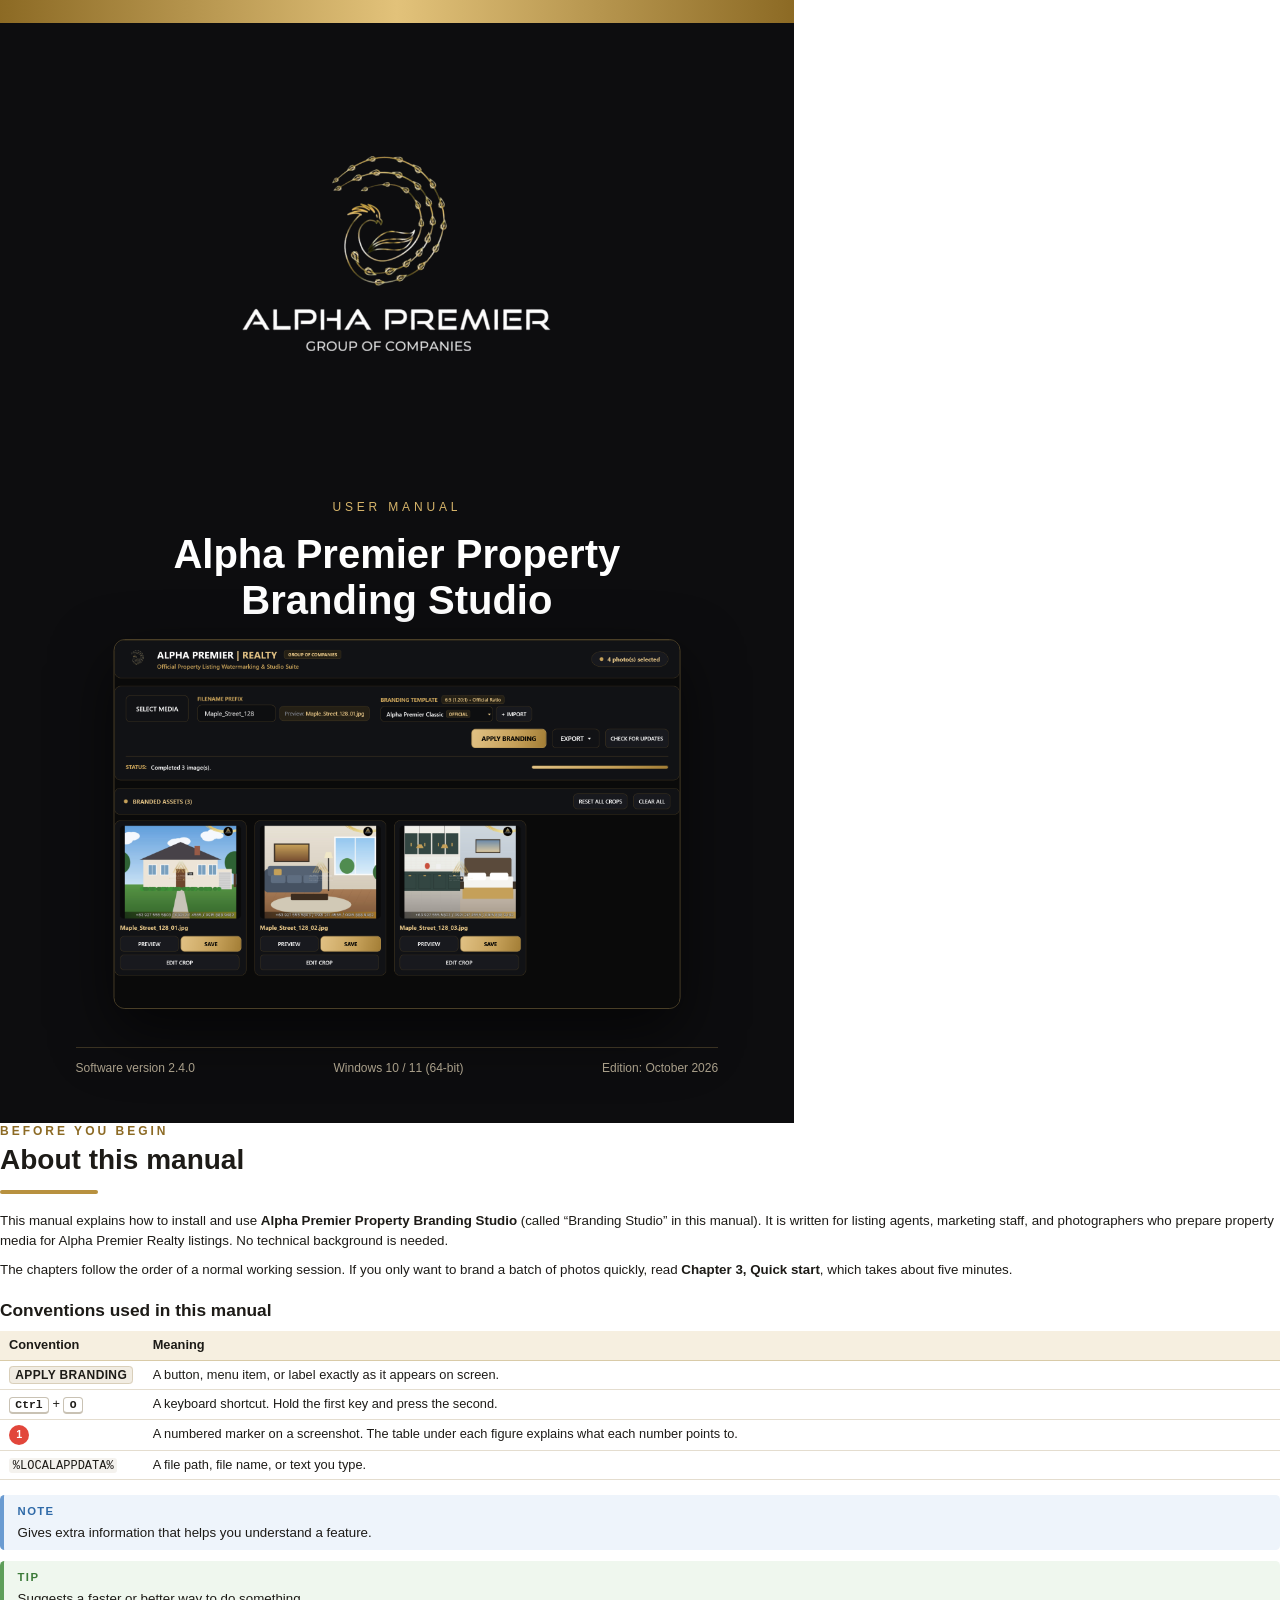
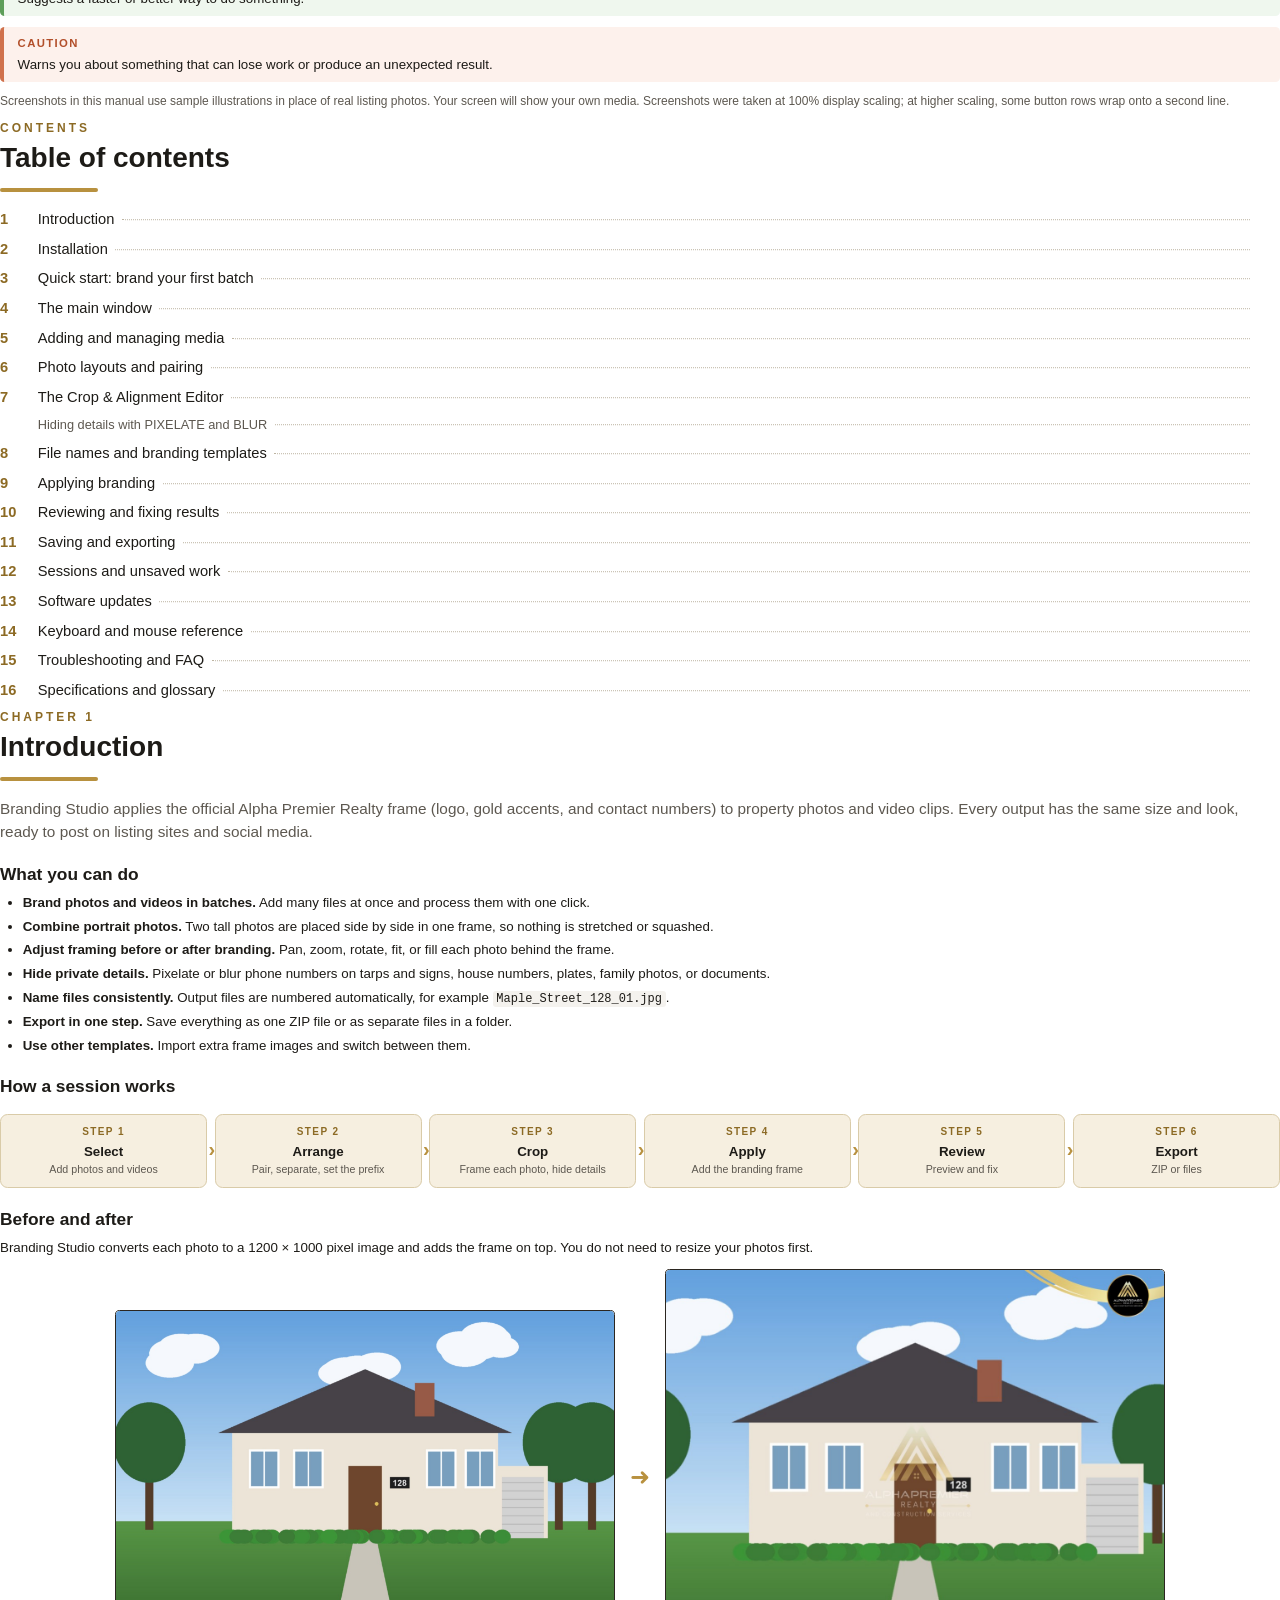
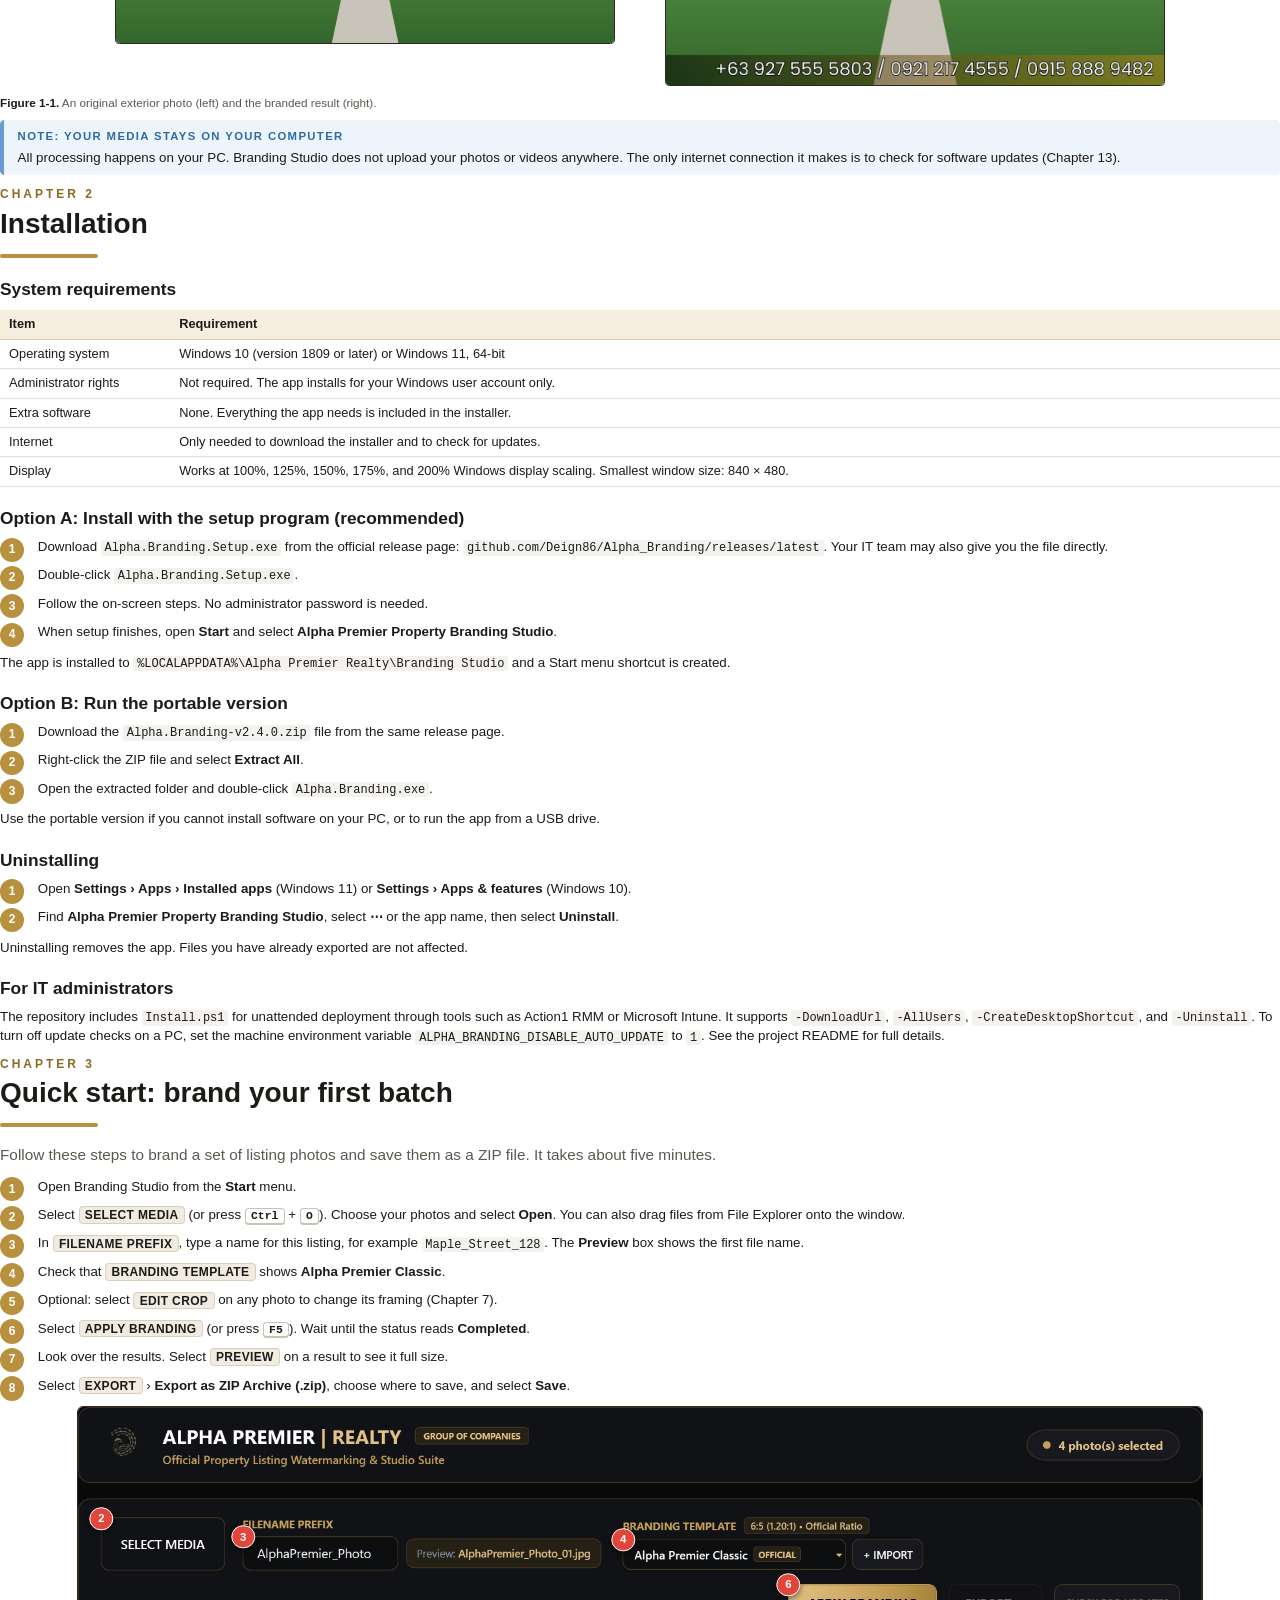
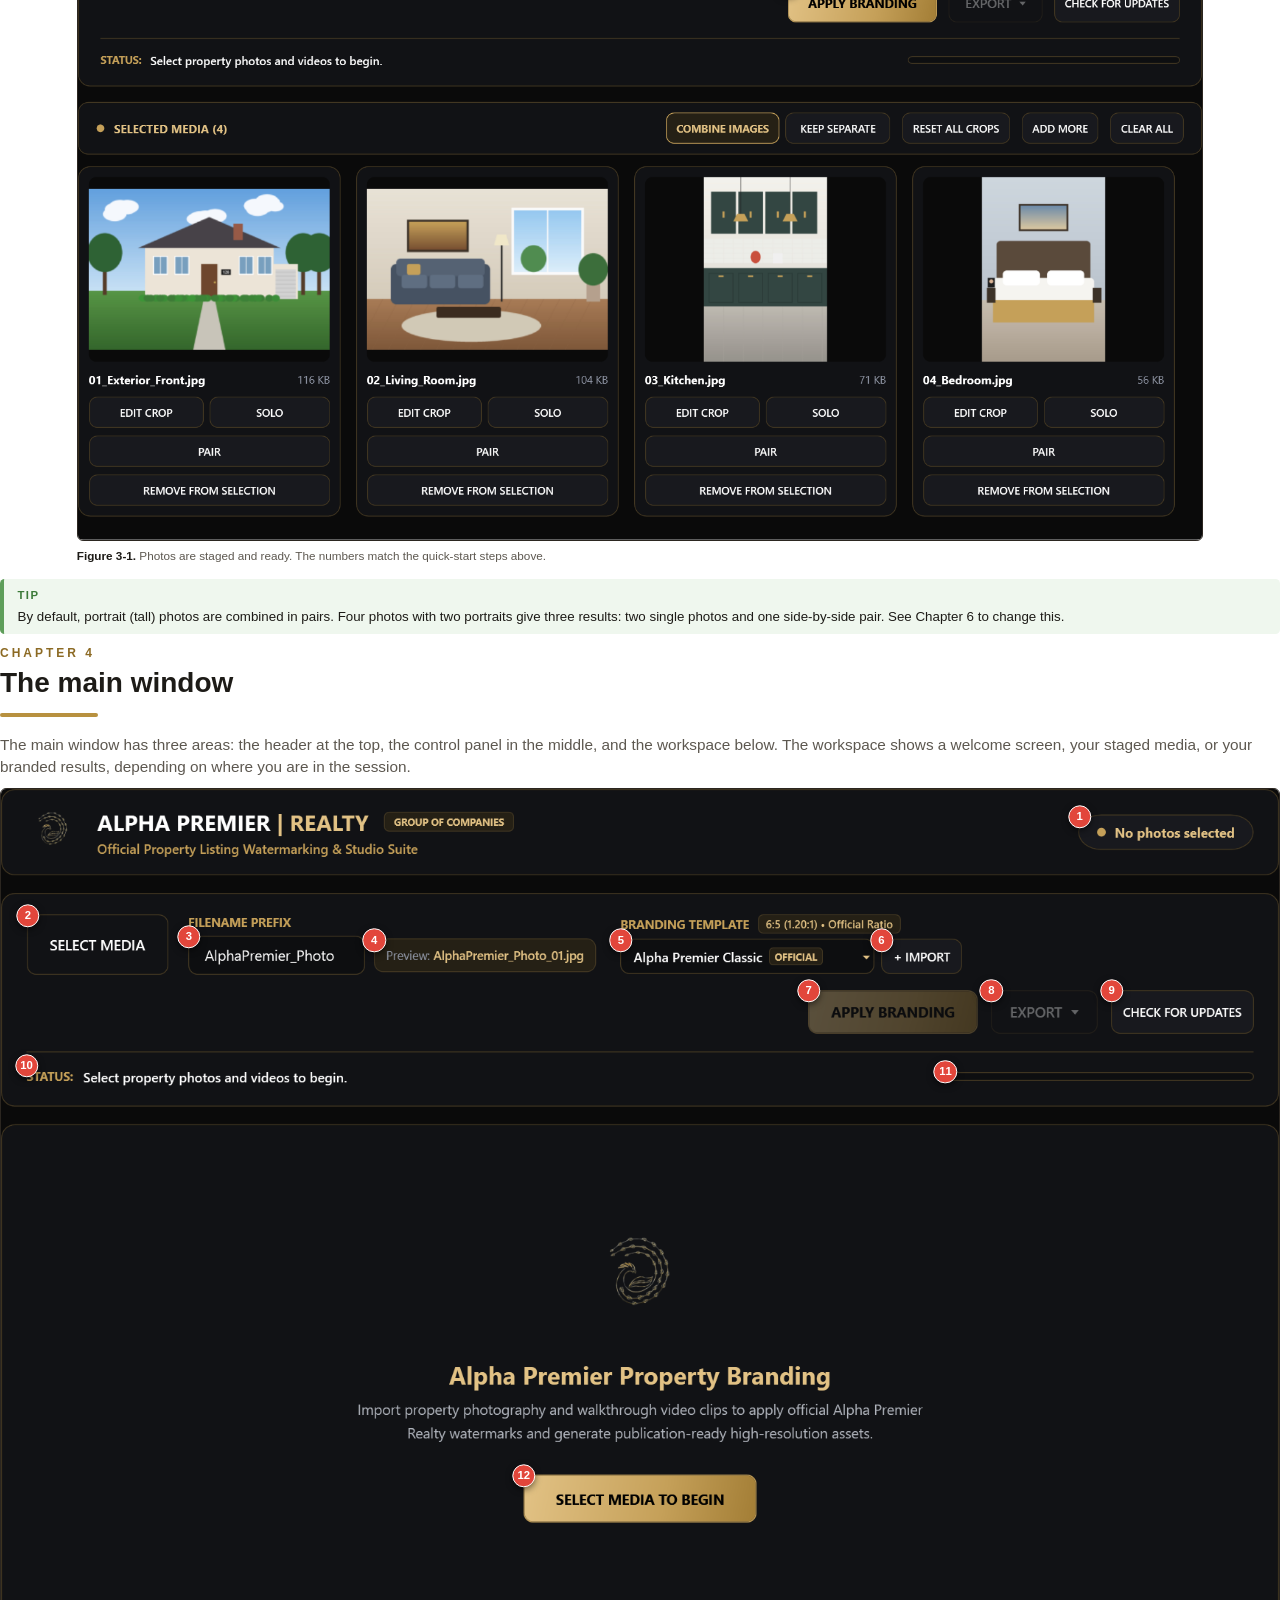
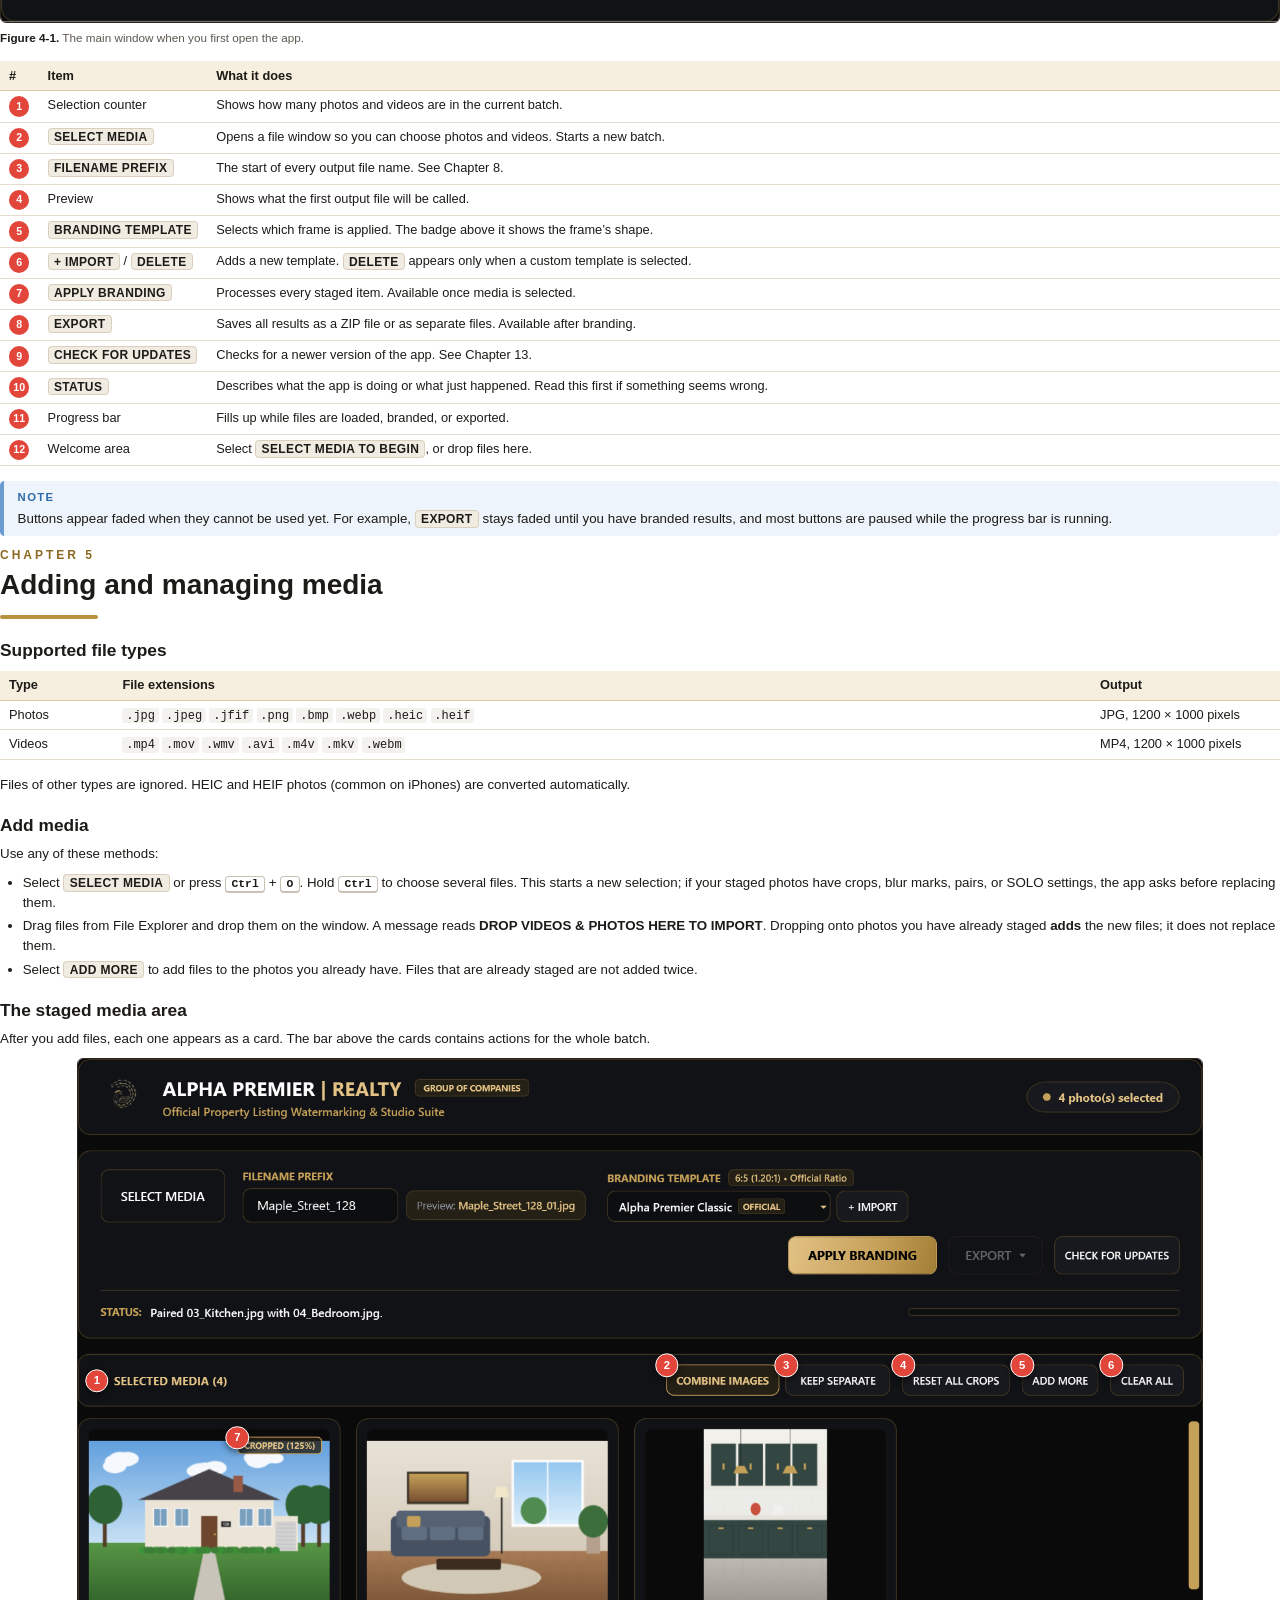
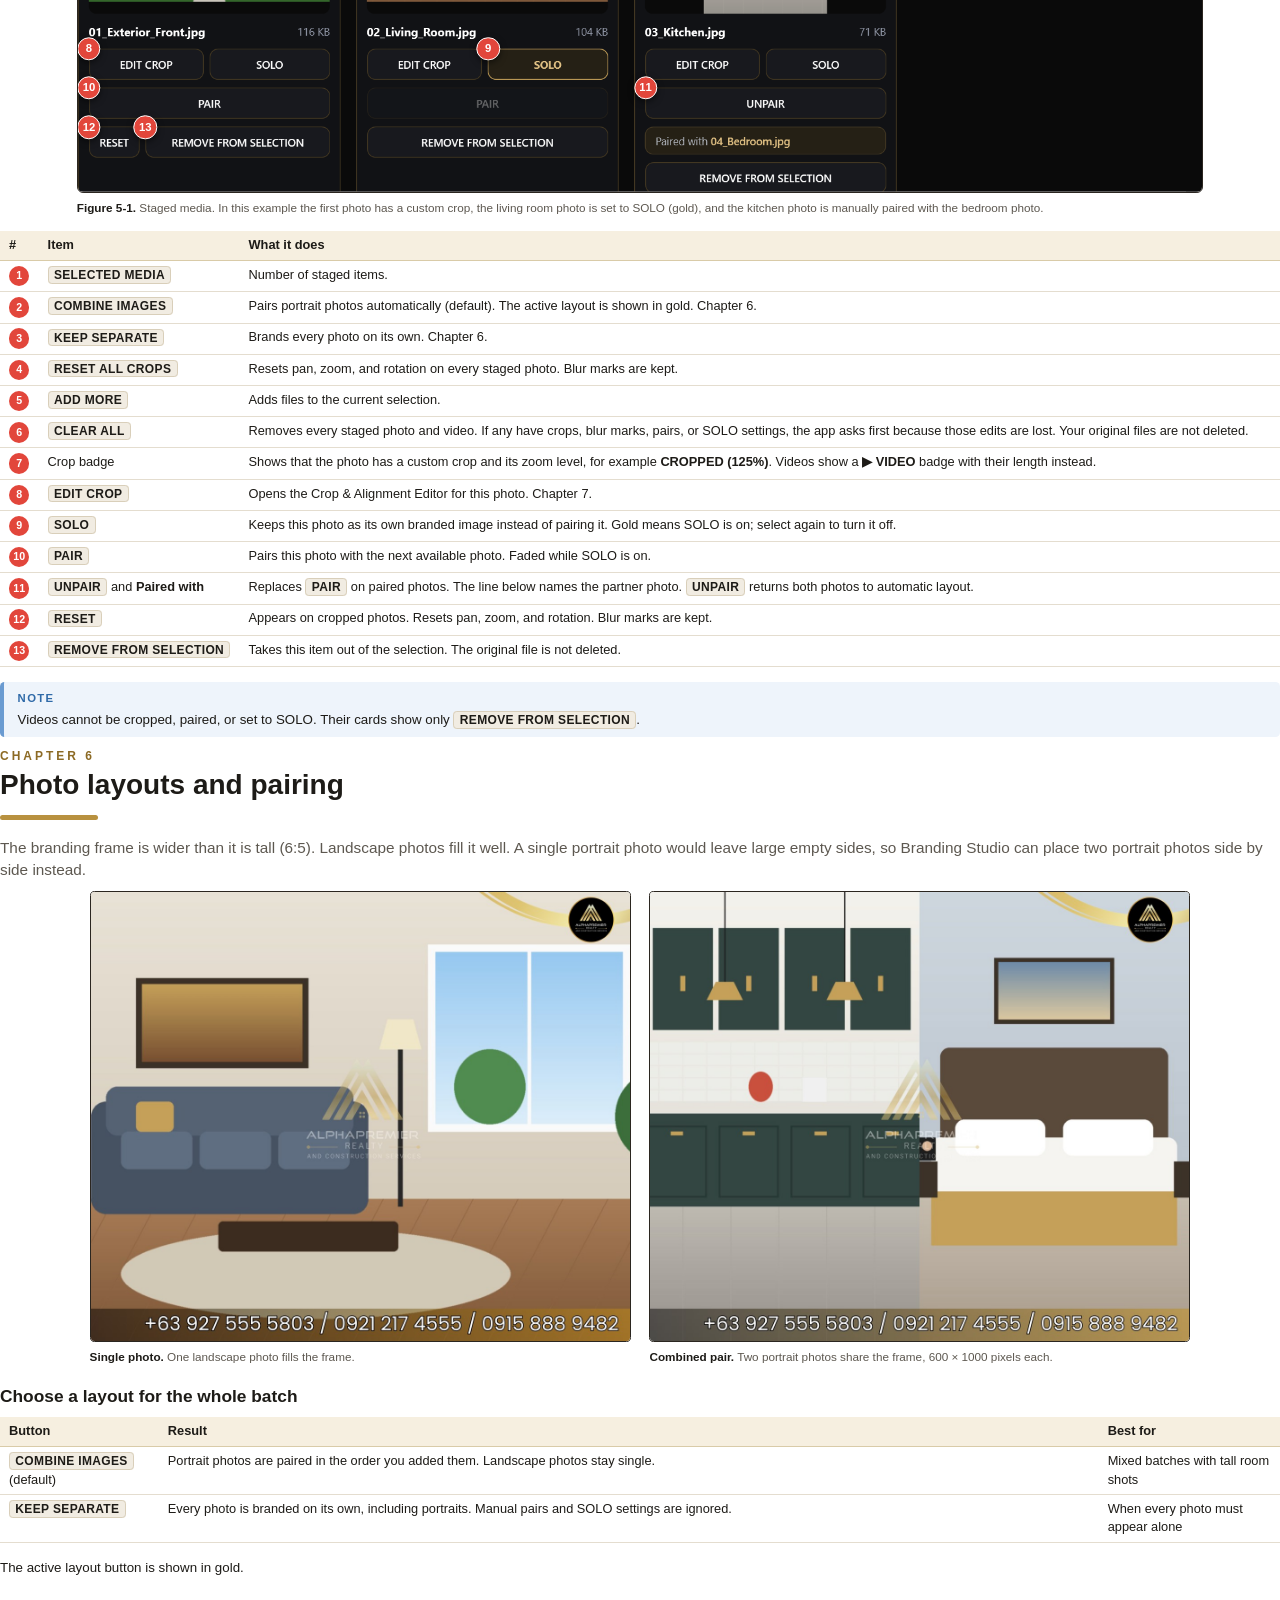
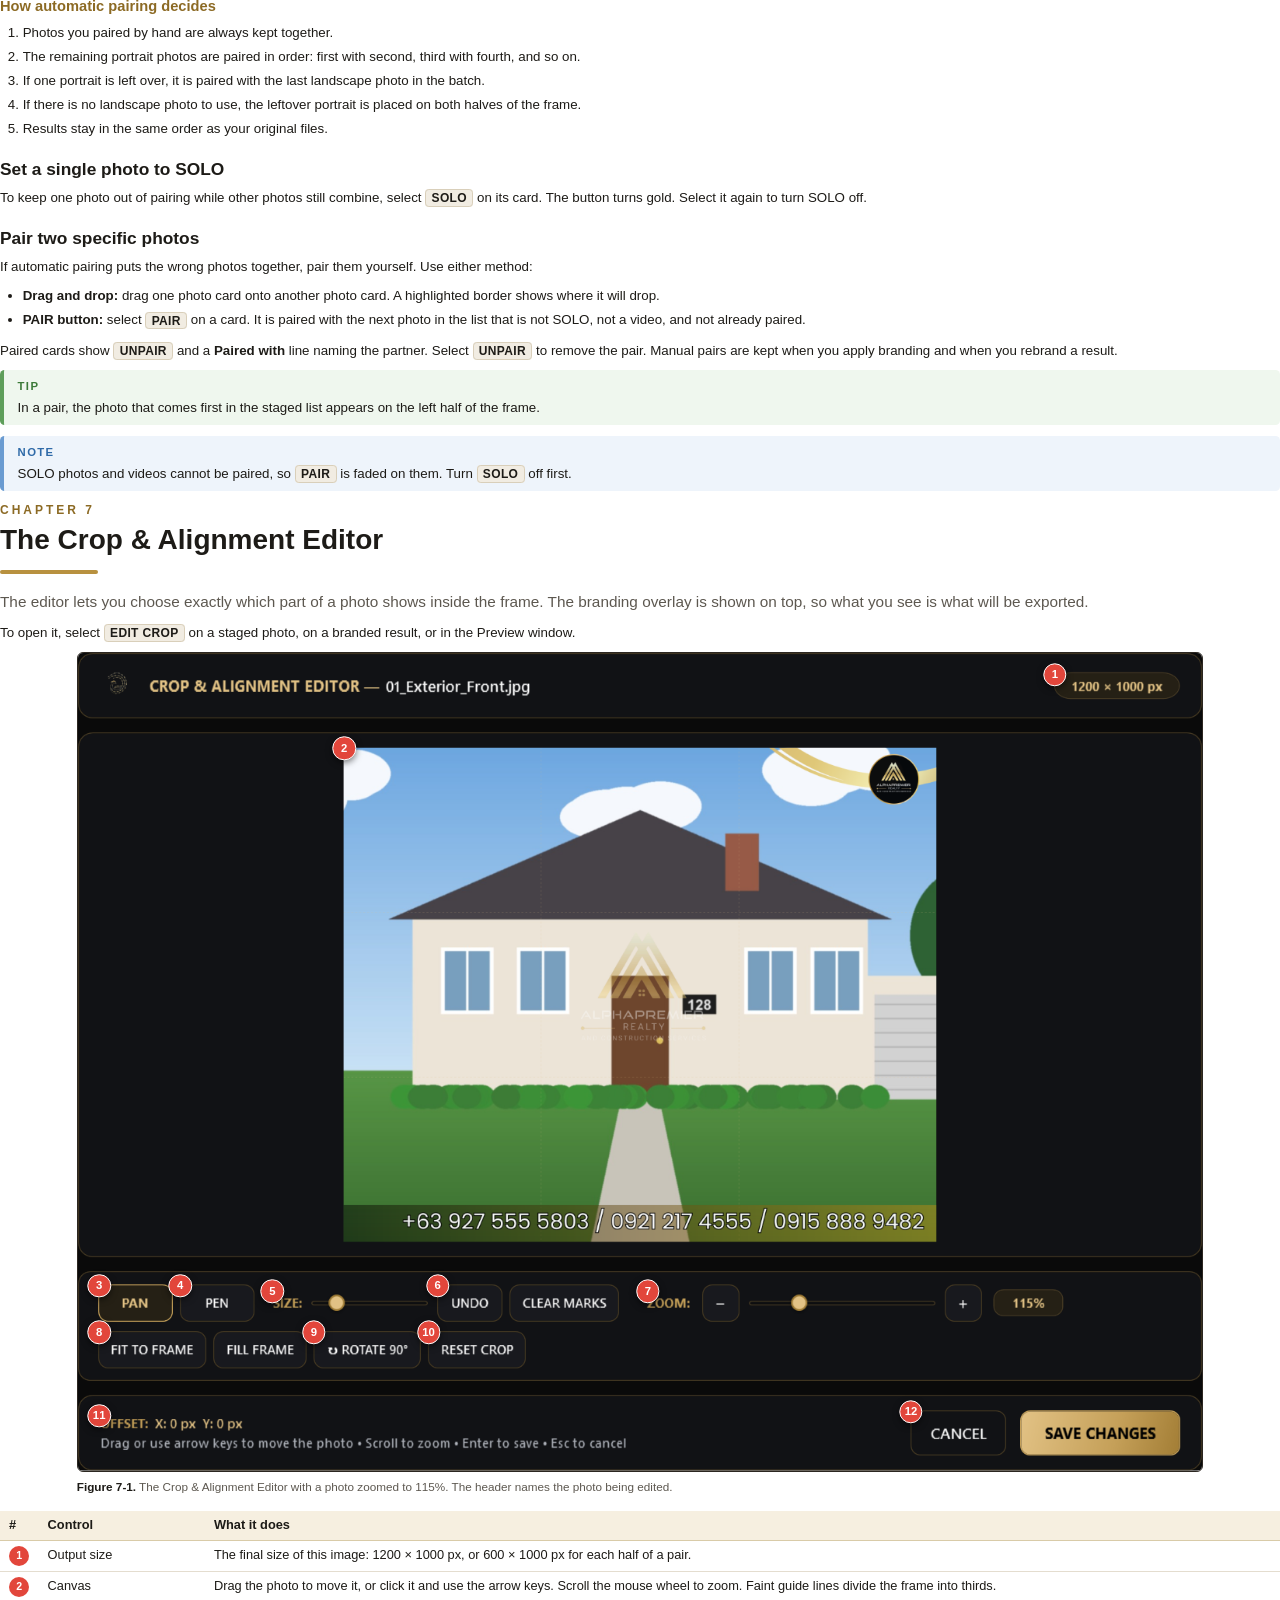
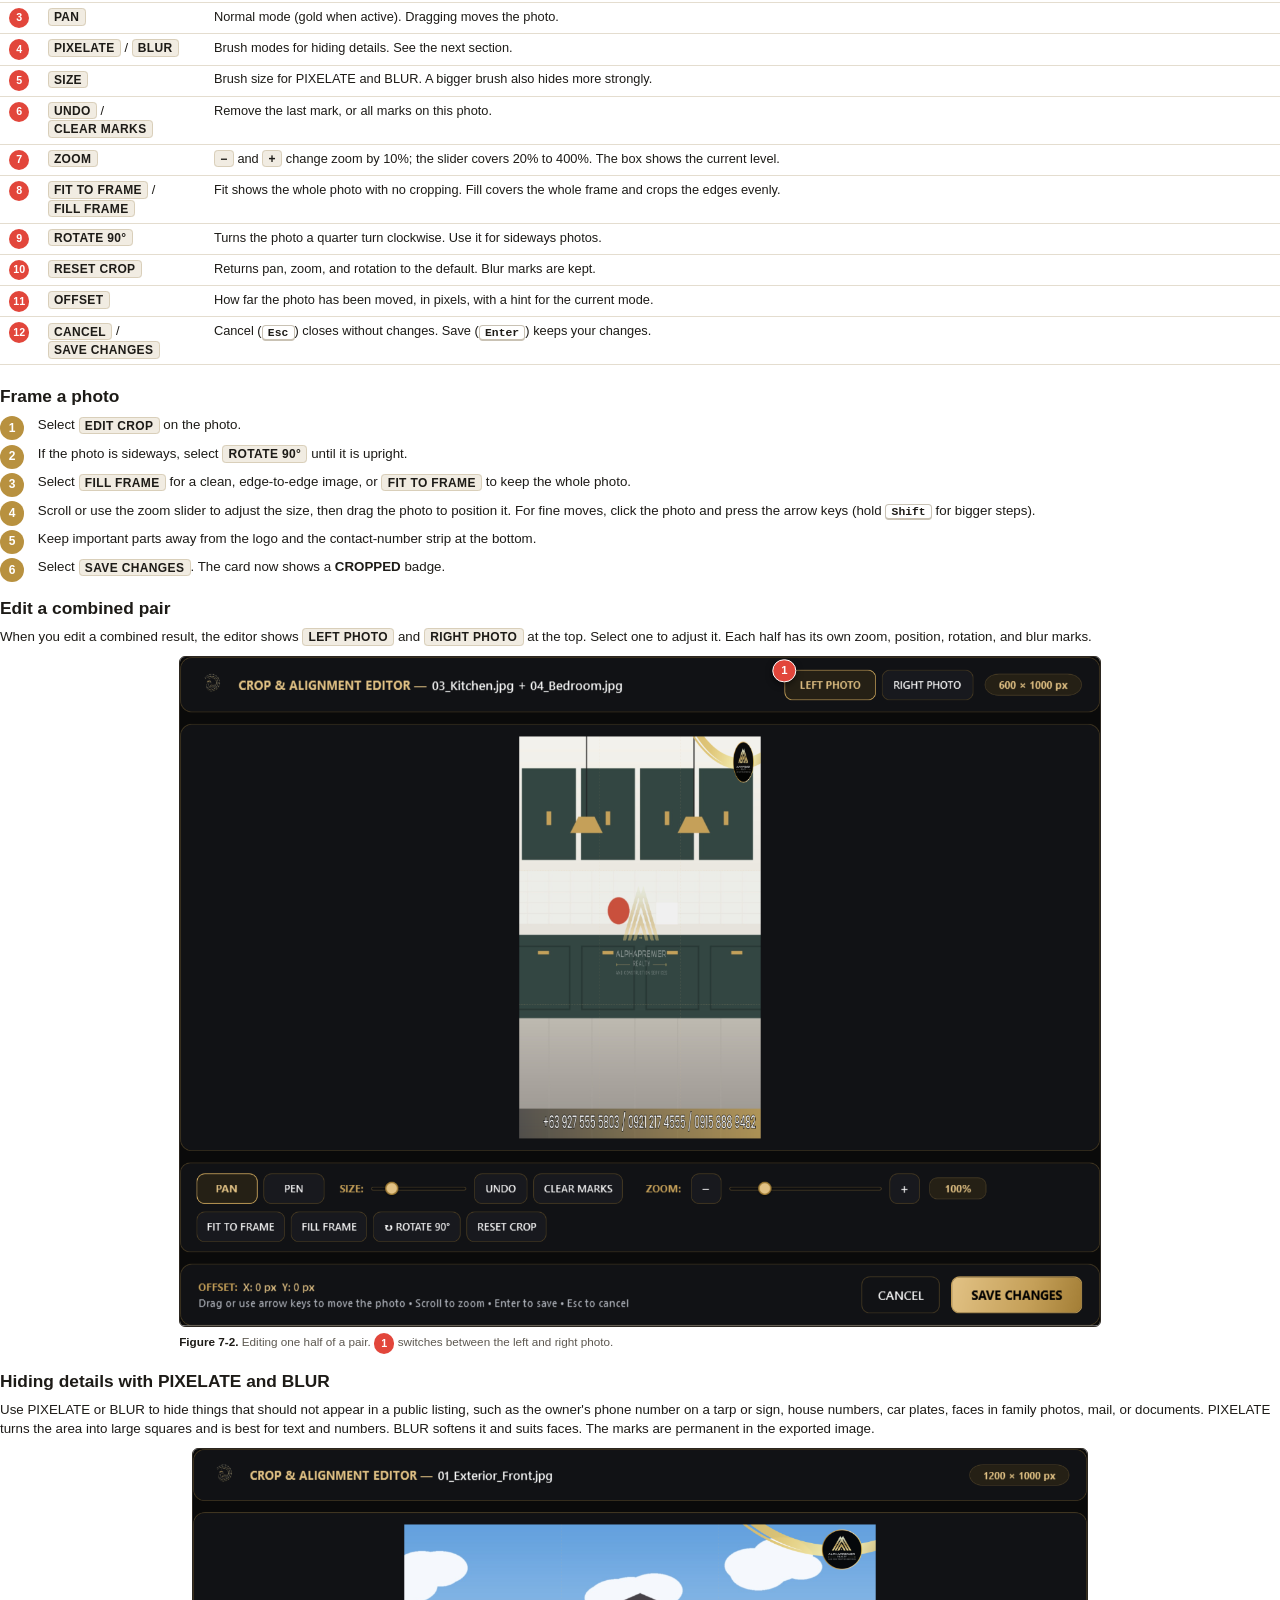
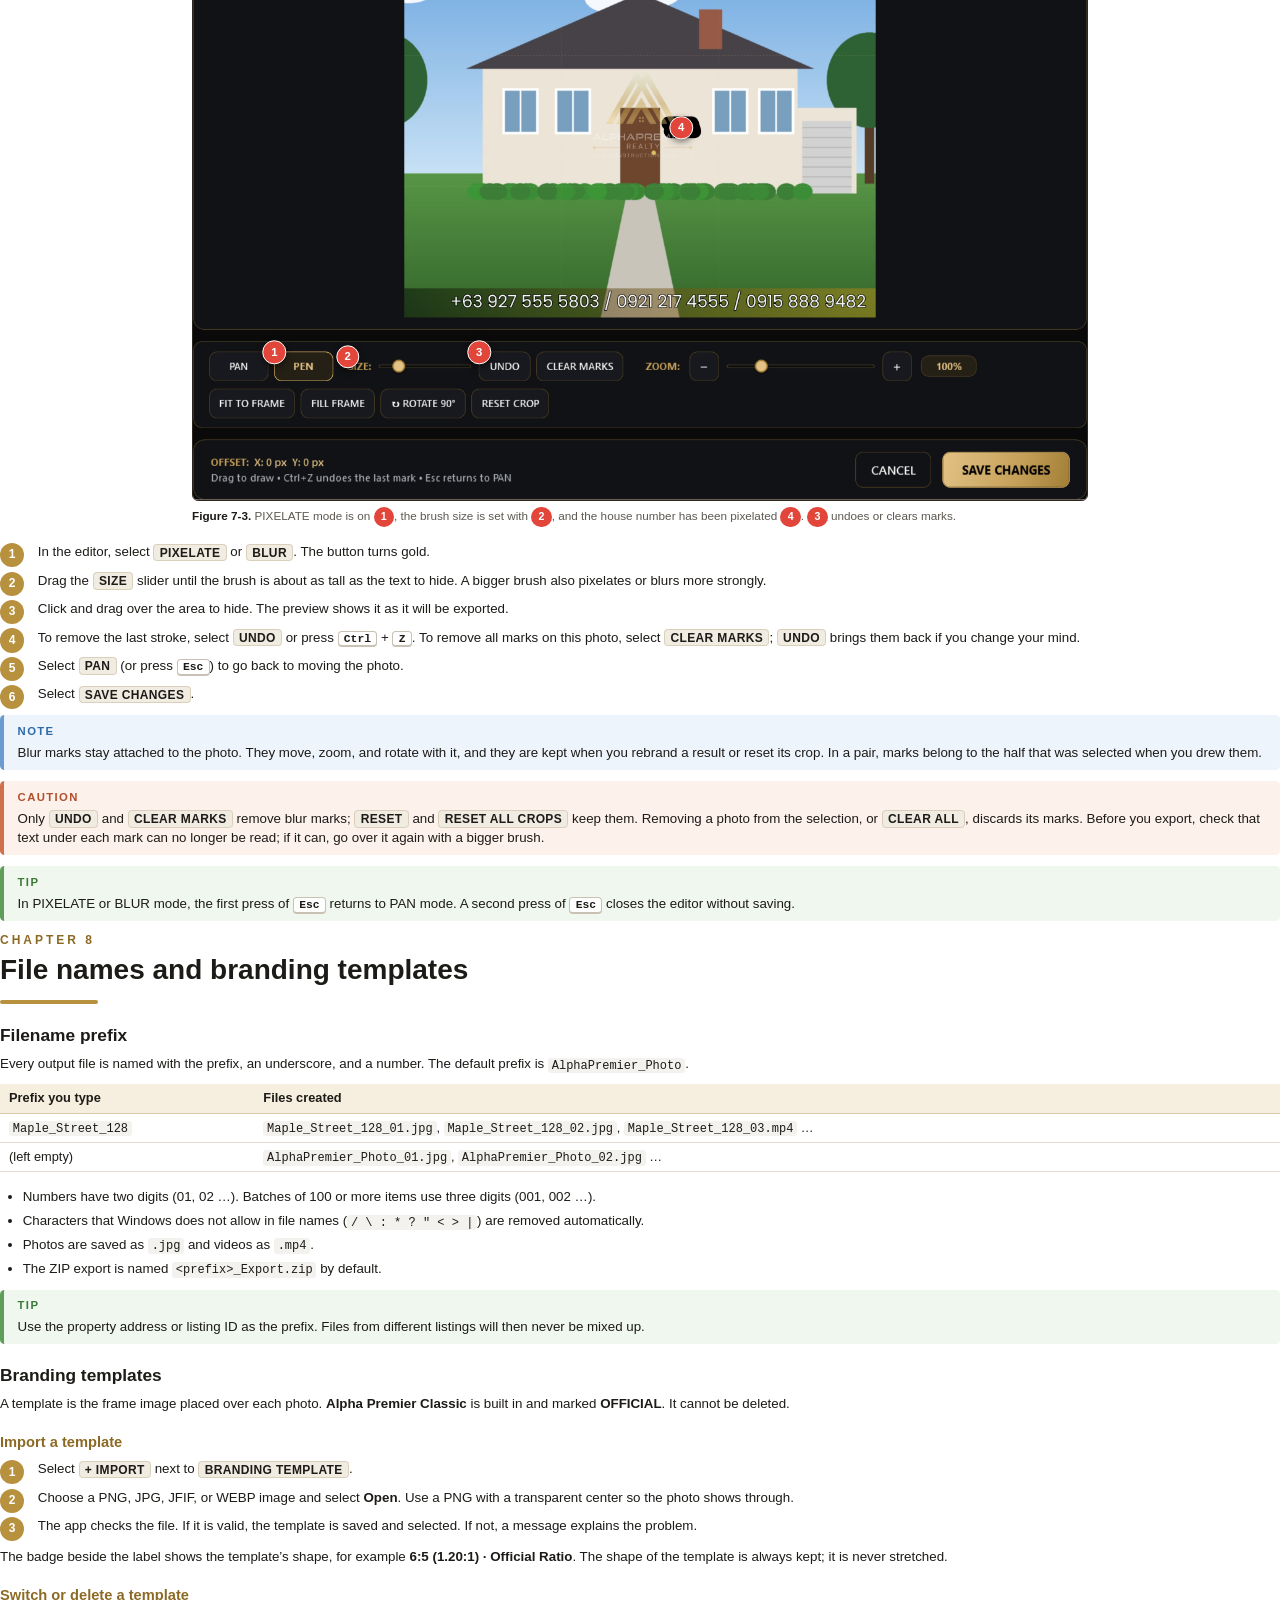
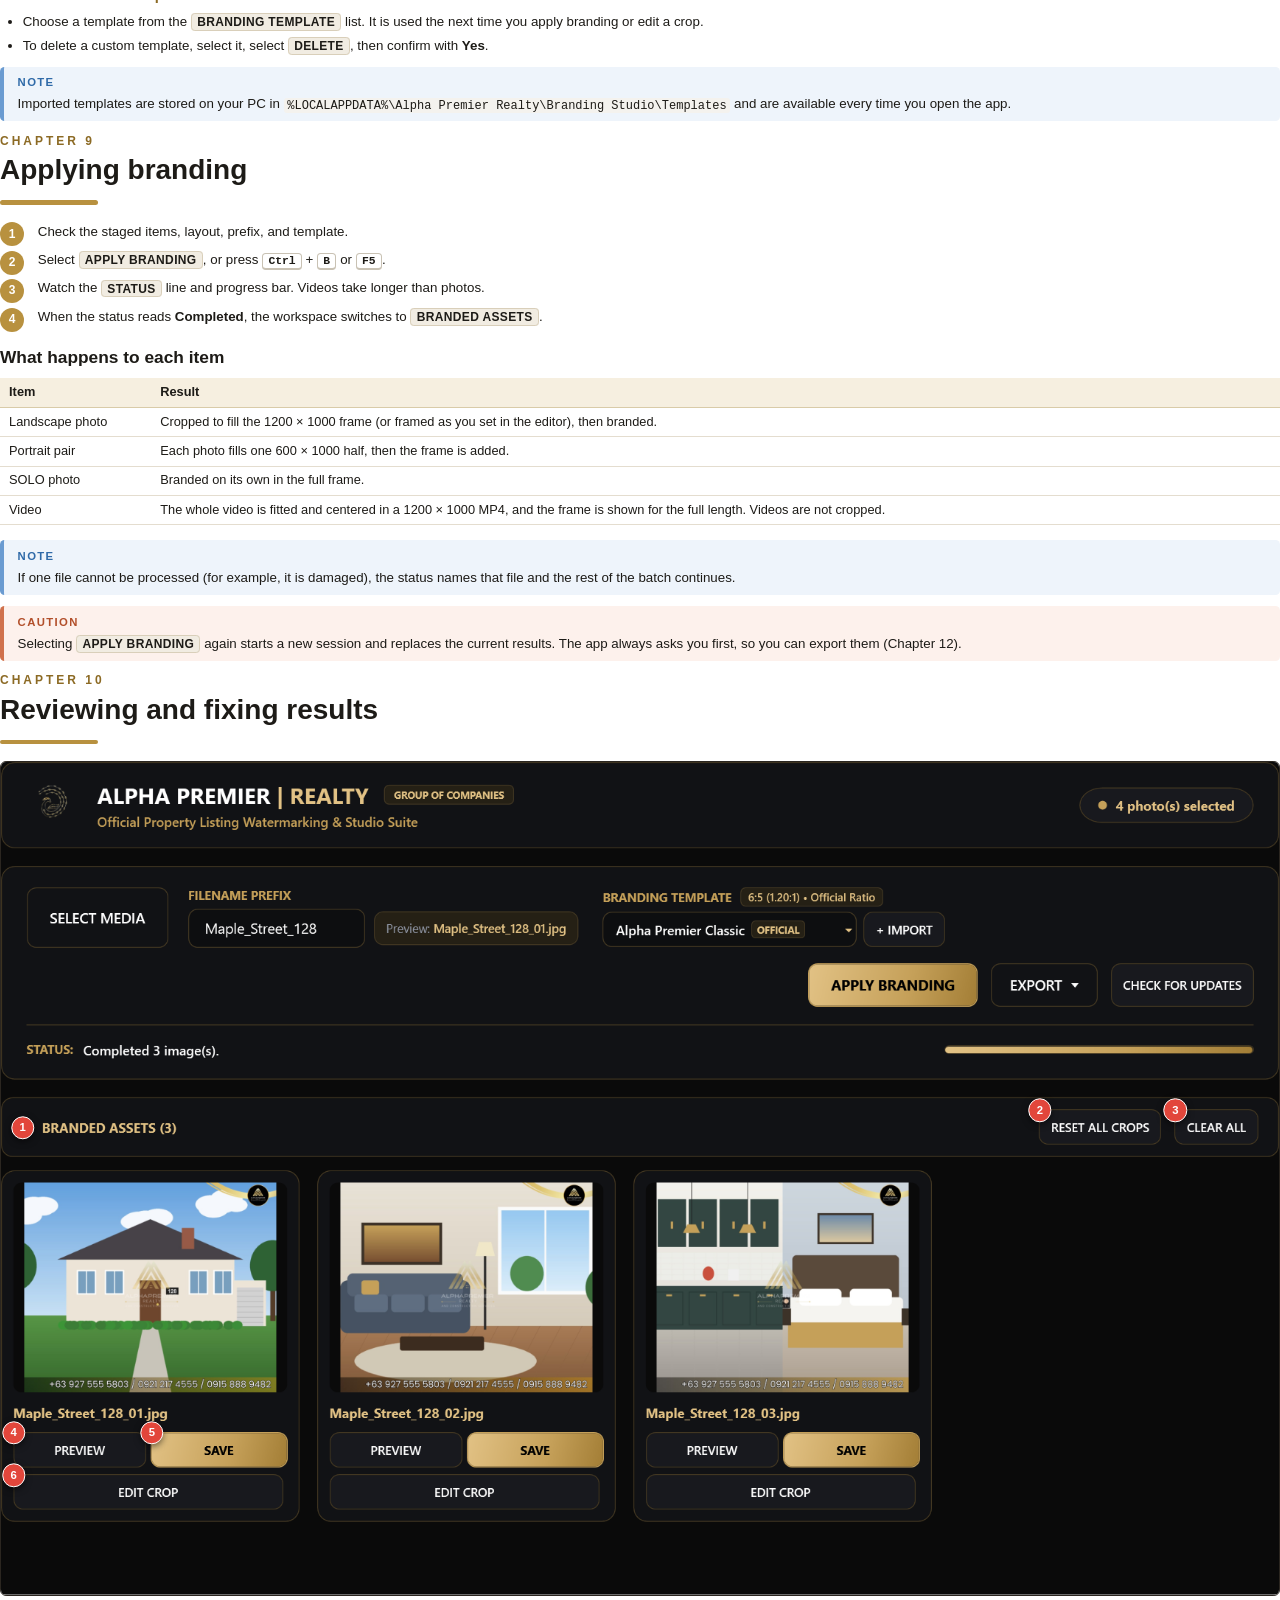
==== commit bdabe0cc: "feat(editor): replace PEN with PIXELATE and BLUR tools The crop editor's PEN painted solid ink over " ====
--- a/docs/manual/user-manual.html
+++ b/docs/manual/user-manual.html
@@ -164,7 +164,7 @@
     <li><span class="n">5</span>Adding and managing media<span class="dots"></span><span class="pg" data-toc="ch5"></span></li>
     <li><span class="n">6</span>Photo layouts and pairing<span class="dots"></span><span class="pg" data-toc="ch6"></span></li>
     <li><span class="n">7</span>The Crop &amp; Alignment Editor<span class="dots"></span><span class="pg" data-toc="ch7"></span></li>
-    <li class="sub">Hiding details with the PEN tool<span class="dots"></span><span class="pg" data-toc="ch7pen"></span></li>
+    <li class="sub">Hiding details with PIXELATE and BLUR<span class="dots"></span><span class="pg" data-toc="ch7pen"></span></li>
     <li><span class="n">8</span>File names and branding templates<span class="dots"></span><span class="pg" data-toc="ch8"></span></li>
     <li><span class="n">9</span>Applying branding<span class="dots"></span><span class="pg" data-toc="ch9"></span></li>
     <li><span class="n">10</span>Reviewing and fixing results<span class="dots"></span><span class="pg" data-toc="ch10"></span></li>
@@ -189,7 +189,7 @@
     <li><b>Brand photos and videos in batches.</b> Add many files at once and process them with one click.</li>
     <li><b>Combine portrait photos.</b> Two tall photos are placed side by side in one frame, so nothing is stretched or squashed.</li>
     <li><b>Adjust framing before or after branding.</b> Pan, zoom, rotate, fit, or fill each photo behind the frame.</li>
-    <li><b>Hide private details.</b> Draw over house numbers, plates, family photos, or documents with the PEN tool.</li>
+    <li><b>Hide private details.</b> Pixelate or blur phone numbers on tarps and signs, house numbers, plates, family photos, or documents.</li>
     <li><b>Name files consistently.</b> Output files are numbered automatically, for example <code>Maple_Street_128_01.jpg</code>.</li>
     <li><b>Export in one step.</b> Save everything as one ZIP file or as separate files in a folder.</li>
     <li><b>Use other templates.</b> Import extra frame images and switch between them.</li>
@@ -349,7 +349,7 @@
   <h2>Add media</h2>
   <p>Use any of these methods:</p>
   <ul>
-    <li>Select <span class="ui">SELECT MEDIA</span> or press <kbd>Ctrl</kbd> + <kbd>O</kbd>. Hold <kbd>Ctrl</kbd> to choose several files. This starts a new selection; if your staged photos have crops, PEN marks, pairs, or SOLO settings, the app asks before replacing them.</li>
+    <li>Select <span class="ui">SELECT MEDIA</span> or press <kbd>Ctrl</kbd> + <kbd>O</kbd>. Hold <kbd>Ctrl</kbd> to choose several files. This starts a new selection; if your staged photos have crops, blur marks, pairs, or SOLO settings, the app asks before replacing them.</li>
     <li>Drag files from File Explorer and drop them on the window. A message reads <b>DROP VIDEOS &amp; PHOTOS HERE TO IMPORT</b>. Dropping onto photos you have already staged <b>adds</b> the new files; it does not replace them.</li>
     <li>Select <span class="ui">ADD MORE</span> to add files to the photos you already have. Files that are already staged are not added twice.</li>
   </ul>
@@ -380,15 +380,15 @@
     <tr><td><span class="num">1</span></td><td><span class="ui">SELECTED MEDIA</span></td><td>Number of staged items.</td></tr>
     <tr><td><span class="num">2</span></td><td><span class="ui">COMBINE IMAGES</span></td><td>Pairs portrait photos automatically (default). The active layout is shown in gold. Chapter 6.</td></tr>
     <tr><td><span class="num">3</span></td><td><span class="ui">KEEP SEPARATE</span></td><td>Brands every photo on its own. Chapter 6.</td></tr>
-    <tr><td><span class="num">4</span></td><td><span class="ui">RESET ALL CROPS</span></td><td>Resets pan, zoom, and rotation on every staged photo. PEN marks are kept.</td></tr>
+    <tr><td><span class="num">4</span></td><td><span class="ui">RESET ALL CROPS</span></td><td>Resets pan, zoom, and rotation on every staged photo. Blur marks are kept.</td></tr>
     <tr><td><span class="num">5</span></td><td><span class="ui">ADD MORE</span></td><td>Adds files to the current selection.</td></tr>
-    <tr><td><span class="num">6</span></td><td><span class="ui">CLEAR ALL</span></td><td>Removes every staged photo and video. If any have crops, PEN marks, pairs, or SOLO settings, the app asks first because those edits are lost. Your original files are not deleted.</td></tr>
+    <tr><td><span class="num">6</span></td><td><span class="ui">CLEAR ALL</span></td><td>Removes every staged photo and video. If any have crops, blur marks, pairs, or SOLO settings, the app asks first because those edits are lost. Your original files are not deleted.</td></tr>
     <tr><td><span class="num">7</span></td><td>Crop badge</td><td>Shows that the photo has a custom crop and its zoom level, for example <b>CROPPED (125%)</b>. Videos show a <b>▶ VIDEO</b> badge with their length instead.</td></tr>
     <tr><td><span class="num">8</span></td><td><span class="ui">EDIT CROP</span></td><td>Opens the Crop &amp; Alignment Editor for this photo. Chapter 7.</td></tr>
     <tr><td><span class="num">9</span></td><td><span class="ui">SOLO</span></td><td>Keeps this photo as its own branded image instead of pairing it. Gold means SOLO is on; select again to turn it off.</td></tr>
     <tr><td><span class="num">10</span></td><td><span class="ui">PAIR</span></td><td>Pairs this photo with the next available photo. Faded while SOLO is on.</td></tr>
     <tr><td><span class="num">11</span></td><td><span class="ui">UNPAIR</span> and <b>Paired with</b></td><td>Replaces <span class="ui">PAIR</span> on paired photos. The line below names the partner photo. <span class="ui">UNPAIR</span> returns both photos to automatic layout.</td></tr>
-    <tr><td><span class="num">12</span></td><td><span class="ui">RESET</span></td><td>Appears on cropped photos. Resets pan, zoom, and rotation. PEN marks are kept.</td></tr>
+    <tr><td><span class="num">12</span></td><td><span class="ui">RESET</span></td><td>Appears on cropped photos. Resets pan, zoom, and rotation. Blur marks are kept.</td></tr>
     <tr><td><span class="num">13</span></td><td><span class="ui">REMOVE FROM SELECTION</span></td><td>Takes this item out of the selection. The original file is not deleted.</td></tr>
   </table>
   <div class="box note"><b class="t">Note</b><p>Videos cannot be cropped, paired, or set to SOLO. Their cards show only <span class="ui">REMOVE FROM SELECTION</span>.</p></div>
@@ -467,13 +467,13 @@
     <tr><td><span class="num">1</span></td><td>Output size</td><td>The final size of this image: 1200 × 1000 px, or 600 × 1000 px for each half of a pair.</td></tr>
     <tr><td><span class="num">2</span></td><td>Canvas</td><td>Drag the photo to move it, or click it and use the arrow keys. Scroll the mouse wheel to zoom. Faint guide lines divide the frame into thirds.</td></tr>
     <tr><td><span class="num">3</span></td><td><span class="ui">PAN</span></td><td>Normal mode (gold when active). Dragging moves the photo.</td></tr>
-    <tr><td><span class="num">4</span></td><td><span class="ui">PEN</span></td><td>Drawing mode for hiding details. See the next section.</td></tr>
-    <tr><td><span class="num">5</span></td><td><span class="ui">SIZE</span></td><td>Pen size for PEN mode.</td></tr>
-    <tr><td><span class="num">6</span></td><td><span class="ui">UNDO</span> / <span class="ui">CLEAR MARKS</span></td><td>Remove the last pen mark, or all pen marks on this photo.</td></tr>
+    <tr><td><span class="num">4</span></td><td><span class="ui">PIXELATE</span> / <span class="ui">BLUR</span></td><td>Brush modes for hiding details. See the next section.</td></tr>
+    <tr><td><span class="num">5</span></td><td><span class="ui">SIZE</span></td><td>Brush size for PIXELATE and BLUR. A bigger brush also hides more strongly.</td></tr>
+    <tr><td><span class="num">6</span></td><td><span class="ui">UNDO</span> / <span class="ui">CLEAR MARKS</span></td><td>Remove the last mark, or all marks on this photo.</td></tr>
     <tr><td><span class="num">7</span></td><td><span class="ui">ZOOM</span></td><td><span class="ui">−</span> and <span class="ui">+</span> change zoom by 10%; the slider covers 20% to 400%. The box shows the current level.</td></tr>
     <tr><td><span class="num">8</span></td><td><span class="ui">FIT TO FRAME</span> / <span class="ui">FILL FRAME</span></td><td>Fit shows the whole photo with no cropping. Fill covers the whole frame and crops the edges evenly.</td></tr>
     <tr><td><span class="num">9</span></td><td><span class="ui">ROTATE 90°</span></td><td>Turns the photo a quarter turn clockwise. Use it for sideways photos.</td></tr>
-    <tr><td><span class="num">10</span></td><td><span class="ui">RESET CROP</span></td><td>Returns pan, zoom, and rotation to the default. PEN marks are kept.</td></tr>
+    <tr><td><span class="num">10</span></td><td><span class="ui">RESET CROP</span></td><td>Returns pan, zoom, and rotation to the default. Blur marks are kept.</td></tr>
     <tr><td><span class="num">11</span></td><td><span class="ui">OFFSET</span></td><td>How far the photo has been moved, in pixels, with a hint for the current mode.</td></tr>
     <tr><td><span class="num">12</span></td><td><span class="ui">CANCEL</span> / <span class="ui">SAVE CHANGES</span></td><td>Cancel (<kbd>Esc</kbd>) closes without changes. Save (<kbd>Enter</kbd>) keeps your changes.</td></tr>
   </table>
@@ -489,7 +489,7 @@
   </ol>
 
   <h2>Edit a combined pair</h2>
-  <p>When you edit a combined result, the editor shows <span class="ui">LEFT PHOTO</span> and <span class="ui">RIGHT PHOTO</span> at the top. Select one to adjust it. Each half has its own zoom, position, rotation, and PEN marks.</p>
+  <p>When you edit a combined result, the editor shows <span class="ui">LEFT PHOTO</span> and <span class="ui">RIGHT PHOTO</span> at the top. Select one to adjust it. Each half has its own zoom, position, rotation, and blur marks.</p>
   <figure class="narrow">
     <div class="shotwrap">
       <img src="images/06_crop_editor_pair.png" alt="Editor showing left and right photo selector">
@@ -500,29 +500,29 @@
 </section>
 
 <section class="keep" id="ch7pen" style="break-before: page;">
-  <h2 style="margin-top:0">Hiding details with the PEN tool</h2>
-  <p>Use PEN to paint solid marks over things that should not appear in a public listing, such as house numbers, car plates, family photos, mail, or documents. The marks are permanent in the exported image.</p>
+  <h2 style="margin-top:0">Hiding details with PIXELATE and BLUR</h2>
+  <p>Use PIXELATE or BLUR to hide things that should not appear in a public listing, such as the owner's phone number on a tarp or sign, house numbers, car plates, faces in family photos, mail, or documents. PIXELATE turns the area into large squares and is best for text and numbers. BLUR softens it and suits faces. The marks are permanent in the exported image.</p>
   <figure class="w80" style="width:70%">
     <div class="shotwrap">
-      <img src="images/07_crop_editor_pen.png" alt="PEN mode with a house number covered">
+      <img src="images/07_crop_editor_pixelate.png" alt="PIXELATE mode with a house number hidden">
       <span class="pin" style="left:9.1%;top:77.3%">1</span>
       <span class="pin" style="left:17.3%;top:78%">2</span>
       <span class="pin" style="left:32%;top:77.3%">3</span>
       <span class="pin" style="left:54.6%;top:42.8%">4</span>
     </div>
-    <figcaption><b>Figure 7-3.</b> PEN mode is on <span class="num">1</span>, the pen size is set with <span class="num">2</span>, and the house number has been covered <span class="num">4</span>. <span class="num">3</span> undoes or clears marks.</figcaption>
-  </figure>
-  <ol class="steps">
-    <li>In the editor, select <span class="ui">PEN</span>. The button turns gold.</li>
-    <li>Drag the <span class="ui">SIZE</span> slider. Left is a fine line; right is a thick pen.</li>
-    <li>Click and drag over the area to hide. Draw several strokes until it is fully covered.</li>
+    <figcaption><b>Figure 7-3.</b> PIXELATE mode is on <span class="num">1</span>, the brush size is set with <span class="num">2</span>, and the house number has been pixelated <span class="num">4</span>. <span class="num">3</span> undoes or clears marks.</figcaption>
+  </figure>
+  <ol class="steps">
+    <li>In the editor, select <span class="ui">PIXELATE</span> or <span class="ui">BLUR</span>. The button turns gold.</li>
+    <li>Drag the <span class="ui">SIZE</span> slider until the brush is about as tall as the text to hide. A bigger brush also pixelates or blurs more strongly.</li>
+    <li>Click and drag over the area to hide. The preview shows it as it will be exported.</li>
     <li>To remove the last stroke, select <span class="ui">UNDO</span> or press <kbd>Ctrl</kbd> + <kbd>Z</kbd>. To remove all marks on this photo, select <span class="ui">CLEAR MARKS</span>; <span class="ui">UNDO</span> brings them back if you change your mind.</li>
     <li>Select <span class="ui">PAN</span> (or press <kbd>Esc</kbd>) to go back to moving the photo.</li>
     <li>Select <span class="ui">SAVE CHANGES</span>.</li>
   </ol>
-  <div class="box note"><b class="t">Note</b><p>PEN marks stay attached to the photo. They move, zoom, and rotate with it, and they are kept when you rebrand a result or reset its crop. In a pair, marks belong to the half that was selected when you drew them.</p></div>
-  <div class="box warn"><b class="t">Caution</b><p>Only <span class="ui">UNDO</span> and <span class="ui">CLEAR MARKS</span> remove PEN marks; <span class="ui">RESET</span> and <span class="ui">RESET ALL CROPS</span> keep them. Removing a photo from the selection, or <span class="ui">CLEAR ALL</span>, discards its marks. Check sensitive photos again before you export.</p></div>
-  <div class="box tip"><b class="t">Tip</b><p>In PEN mode, the first press of <kbd>Esc</kbd> returns to PAN mode. A second press of <kbd>Esc</kbd> closes the editor without saving.</p></div>
+  <div class="box note"><b class="t">Note</b><p>Blur marks stay attached to the photo. They move, zoom, and rotate with it, and they are kept when you rebrand a result or reset its crop. In a pair, marks belong to the half that was selected when you drew them.</p></div>
+  <div class="box warn"><b class="t">Caution</b><p>Only <span class="ui">UNDO</span> and <span class="ui">CLEAR MARKS</span> remove blur marks; <span class="ui">RESET</span> and <span class="ui">RESET ALL CROPS</span> keep them. Removing a photo from the selection, or <span class="ui">CLEAR ALL</span>, discards its marks. Before you export, check that text under each mark can no longer be read; if it can, go over it again with a bigger brush.</p></div>
+  <div class="box tip"><b class="t">Tip</b><p>In PIXELATE or BLUR mode, the first press of <kbd>Esc</kbd> returns to PAN mode. A second press of <kbd>Esc</kbd> closes the editor without saving.</p></div>
 </section>
 
 <!-- ============ 8 NAMES & TEMPLATES ============ -->
@@ -609,7 +609,7 @@
   <table class="legend">
     <tr><th>#</th><th style="width:44mm">Item</th><th>What it does</th></tr>
     <tr><td><span class="num">1</span></td><td><span class="ui">BRANDED ASSETS</span></td><td>Number of finished items.</td></tr>
-    <tr><td><span class="num">2</span></td><td><span class="ui">RESET ALL CROPS</span></td><td>Rebrands every result with default pan, zoom, and rotation. PEN marks are kept.</td></tr>
+    <tr><td><span class="num">2</span></td><td><span class="ui">RESET ALL CROPS</span></td><td>Rebrands every result with default pan, zoom, and rotation. Blur marks are kept.</td></tr>
     <tr><td><span class="num">3</span></td><td><span class="ui">CLEAR ALL</span></td><td>Removes every branded result and the selection, and returns to the start screen. The app first offers to save them as a ZIP file (Chapter 12).</td></tr>
     <tr><td><span class="num">4</span></td><td><span class="ui">PREVIEW</span></td><td>Opens the result full size.</td></tr>
     <tr><td><span class="num">5</span></td><td><span class="ui">SAVE</span></td><td>Saves this one result to a location you choose.</td></tr>
@@ -638,7 +638,7 @@
   <h2>Fix a result without starting over</h2>
   <ol class="steps">
     <li>Select <span class="ui">EDIT CROP</span> on the result card or in the Preview window.</li>
-    <li>Adjust the framing or add PEN marks, then select <span class="ui">SAVE CHANGES</span>.</li>
+    <li>Adjust the framing or add PIXELATE or BLUR marks, then select <span class="ui">SAVE CHANGES</span>.</li>
     <li>Only that result is rebranded. Its name and position in the batch do not change.</li>
   </ol>
 </section>
@@ -762,10 +762,10 @@
     <tr><th style="width:55mm">Shortcut</th><th>Action</th></tr>
     <tr><td>Mouse wheel</td><td>Zoom in or out</td></tr>
     <tr><td>Click and drag (PAN mode)</td><td>Move the photo</td></tr>
-    <tr><td>Click and drag (PEN mode)</td><td>Draw a mark</td></tr>
+    <tr><td>Click and drag (PIXELATE or BLUR mode)</td><td>Hide the area under the brush</td></tr>
     <tr><td>Arrow keys (photo selected)</td><td>Move the photo; hold <kbd>Shift</kbd> for bigger steps</td></tr>
-    <tr><td><kbd>Ctrl</kbd> + <kbd>Z</kbd></td><td>Undo the last PEN mark, or undo CLEAR MARKS</td></tr>
-    <tr><td><kbd>Esc</kbd></td><td>Leave PEN mode; press again to cancel and close</td></tr>
+    <tr><td><kbd>Ctrl</kbd> + <kbd>Z</kbd></td><td>Undo the last mark, or undo CLEAR MARKS</td></tr>
+    <tr><td><kbd>Esc</kbd></td><td>Leave PIXELATE or BLUR mode; press again to cancel and close</td></tr>
     <tr><td><kbd>Enter</kbd></td><td>Save changes</td></tr>
   </table>
   <h2>Preview window</h2>
@@ -808,7 +808,7 @@
   <p>No. Results are not kept after the app closes. Export your results before closing; the app reminds you if you forget.</p>
   <h3>Why did four photos give me three results?</h3>
   <p>Two portrait photos were combined into one frame. Select <span class="ui">KEEP SEPARATE</span> if you want one result per photo.</p>
-  <h3>Can I remove PEN marks after exporting?</h3>
+  <h3>Can I remove blur marks after exporting?</h3>
   <p>Not from the exported file. While the session is still open, select <span class="ui">EDIT CROP</span> on the result, select <span class="ui">CLEAR MARKS</span>, save, and export again.</p>
   <h3>Where do I get help?</h3>
   <p>Contact your office IT administrator. Releases and release notes are listed at <code>github.com/Deign86/Alpha_Branding/releases</code>.</p>
@@ -846,7 +846,7 @@
     <tr><td>Portrait / landscape</td><td>A photo that is taller than it is wide / wider than it is tall.</td></tr>
     <tr><td>Pan</td><td>Moving the photo inside the frame.</td></tr>
     <tr><td>Fit / Fill</td><td>Show the whole photo / cover the whole frame.</td></tr>
-    <tr><td>PEN (redaction)</td><td>Painting solid marks to hide details in a photo.</td></tr>
+    <tr><td>Blur marks</td><td>PIXELATE and BLUR brush marks that hide details in a photo.</td></tr>
     <tr><td>Prefix</td><td>The text at the start of every output file name.</td></tr>
   </table>
 </section>
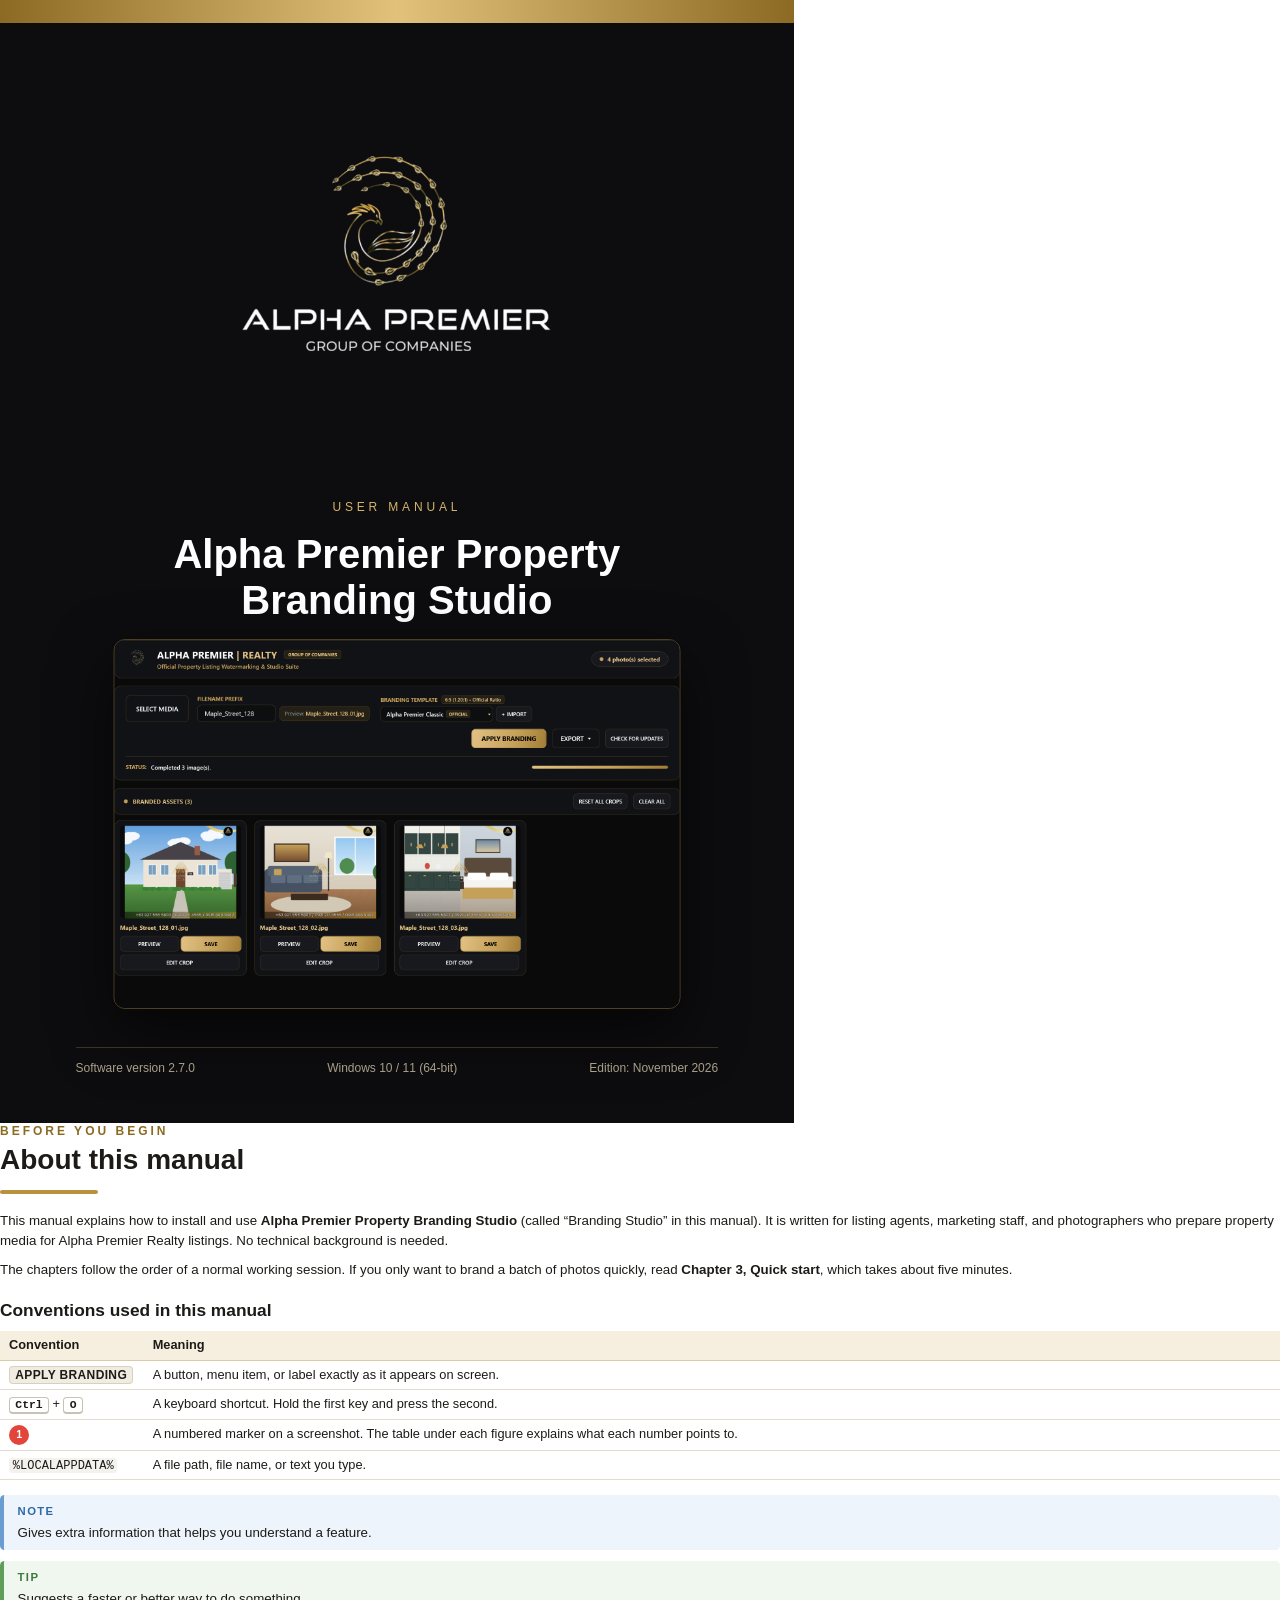
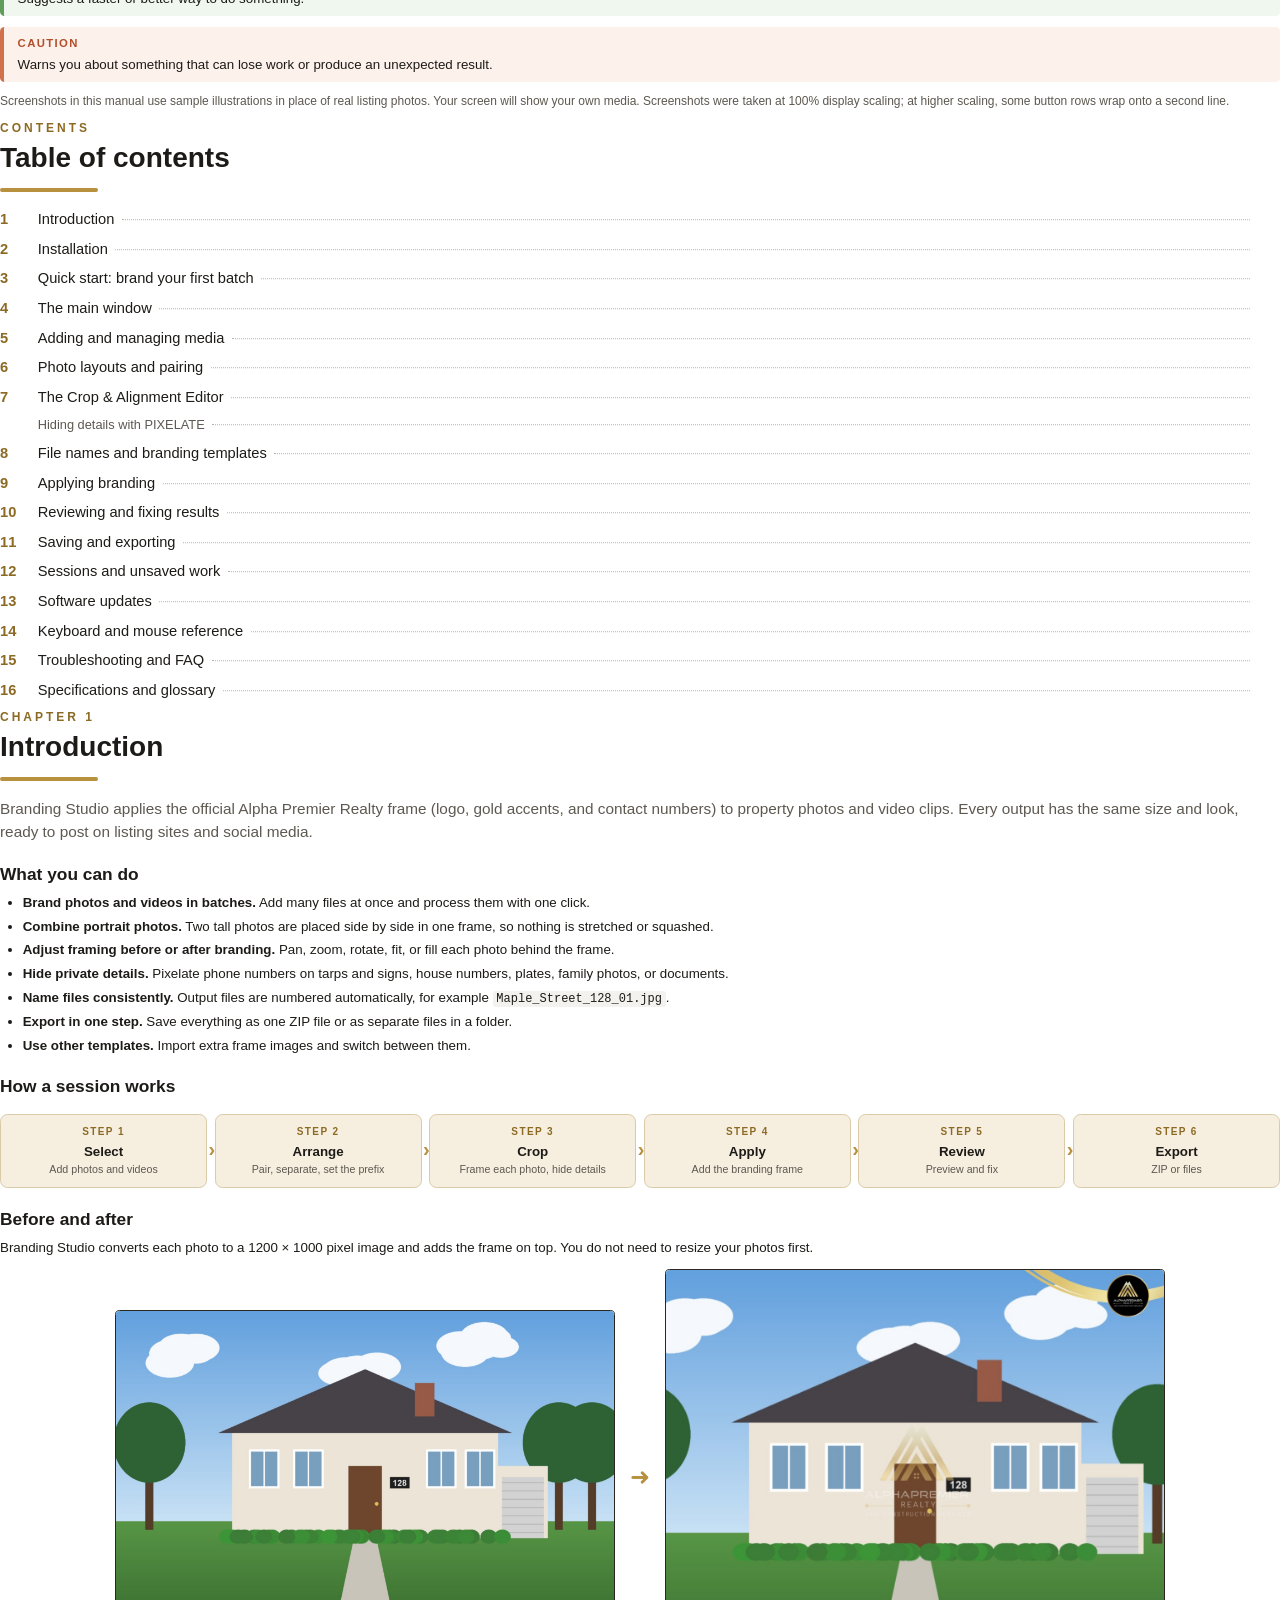
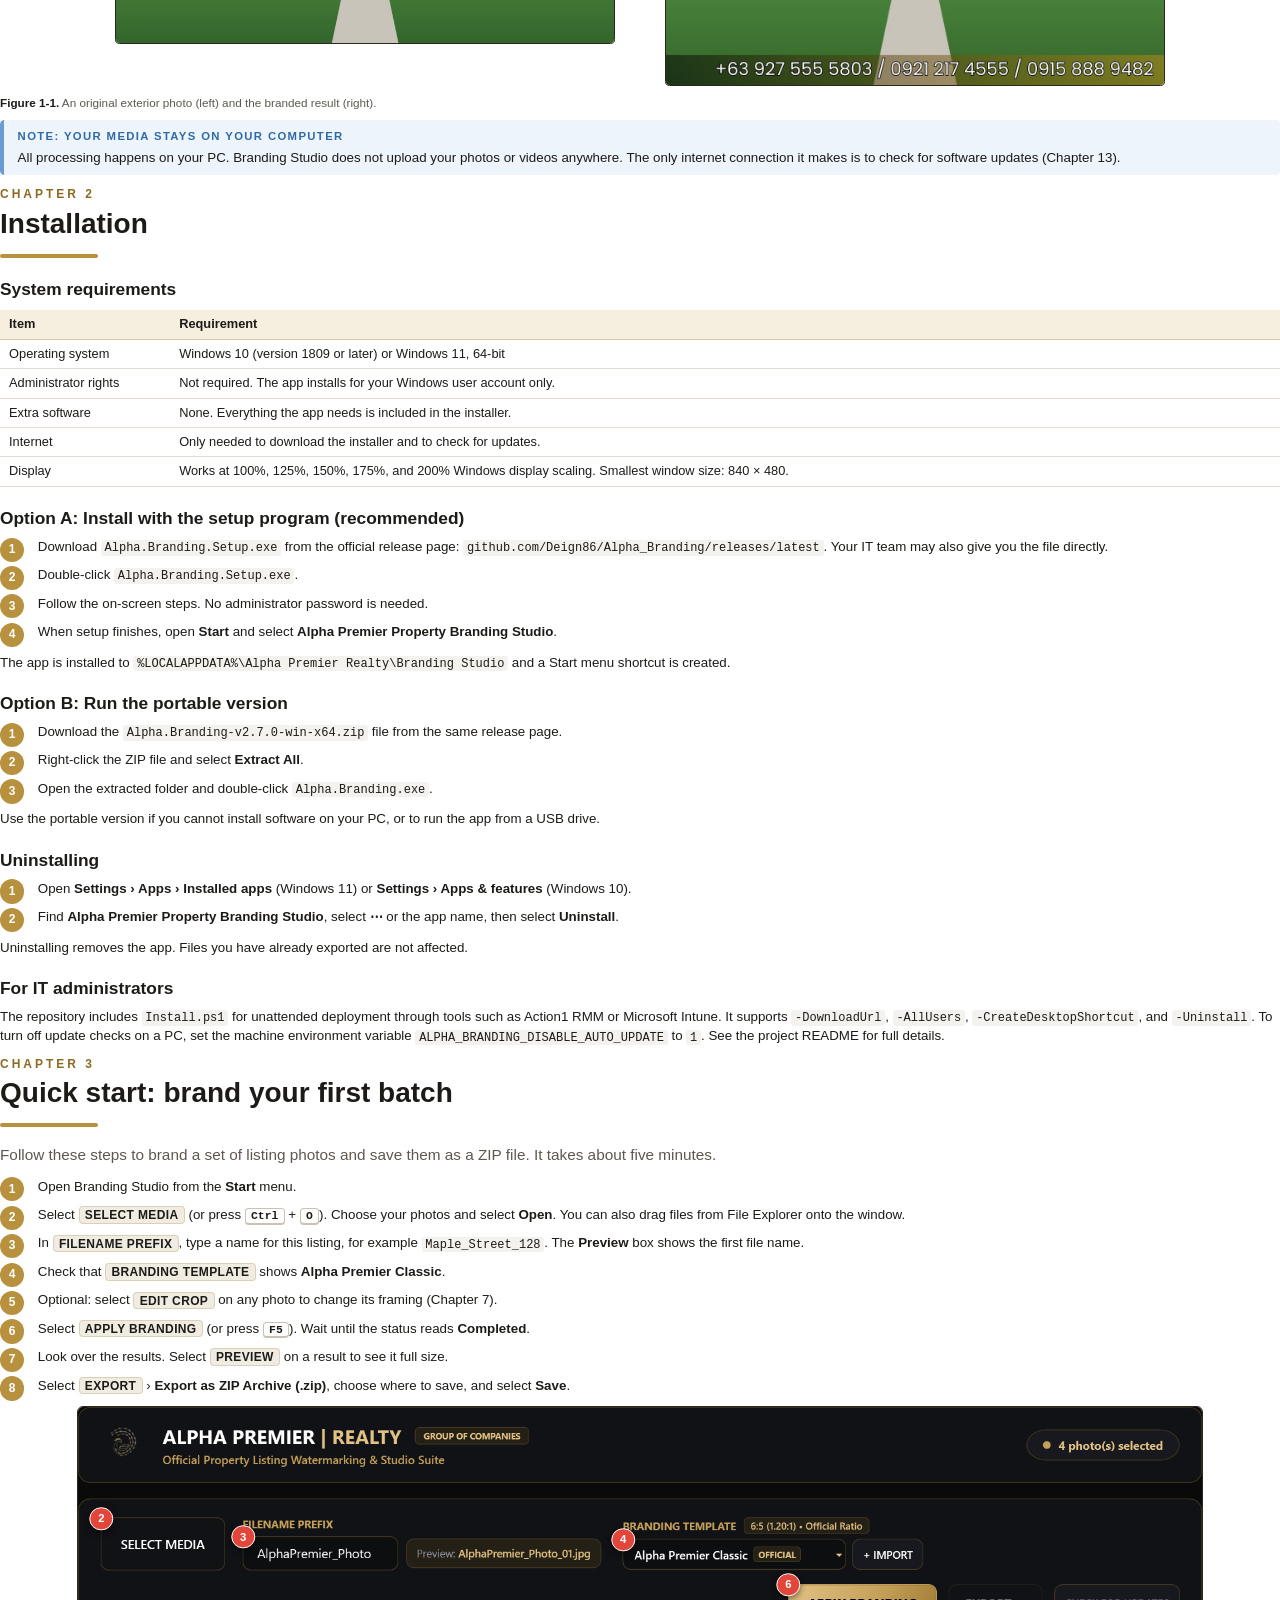
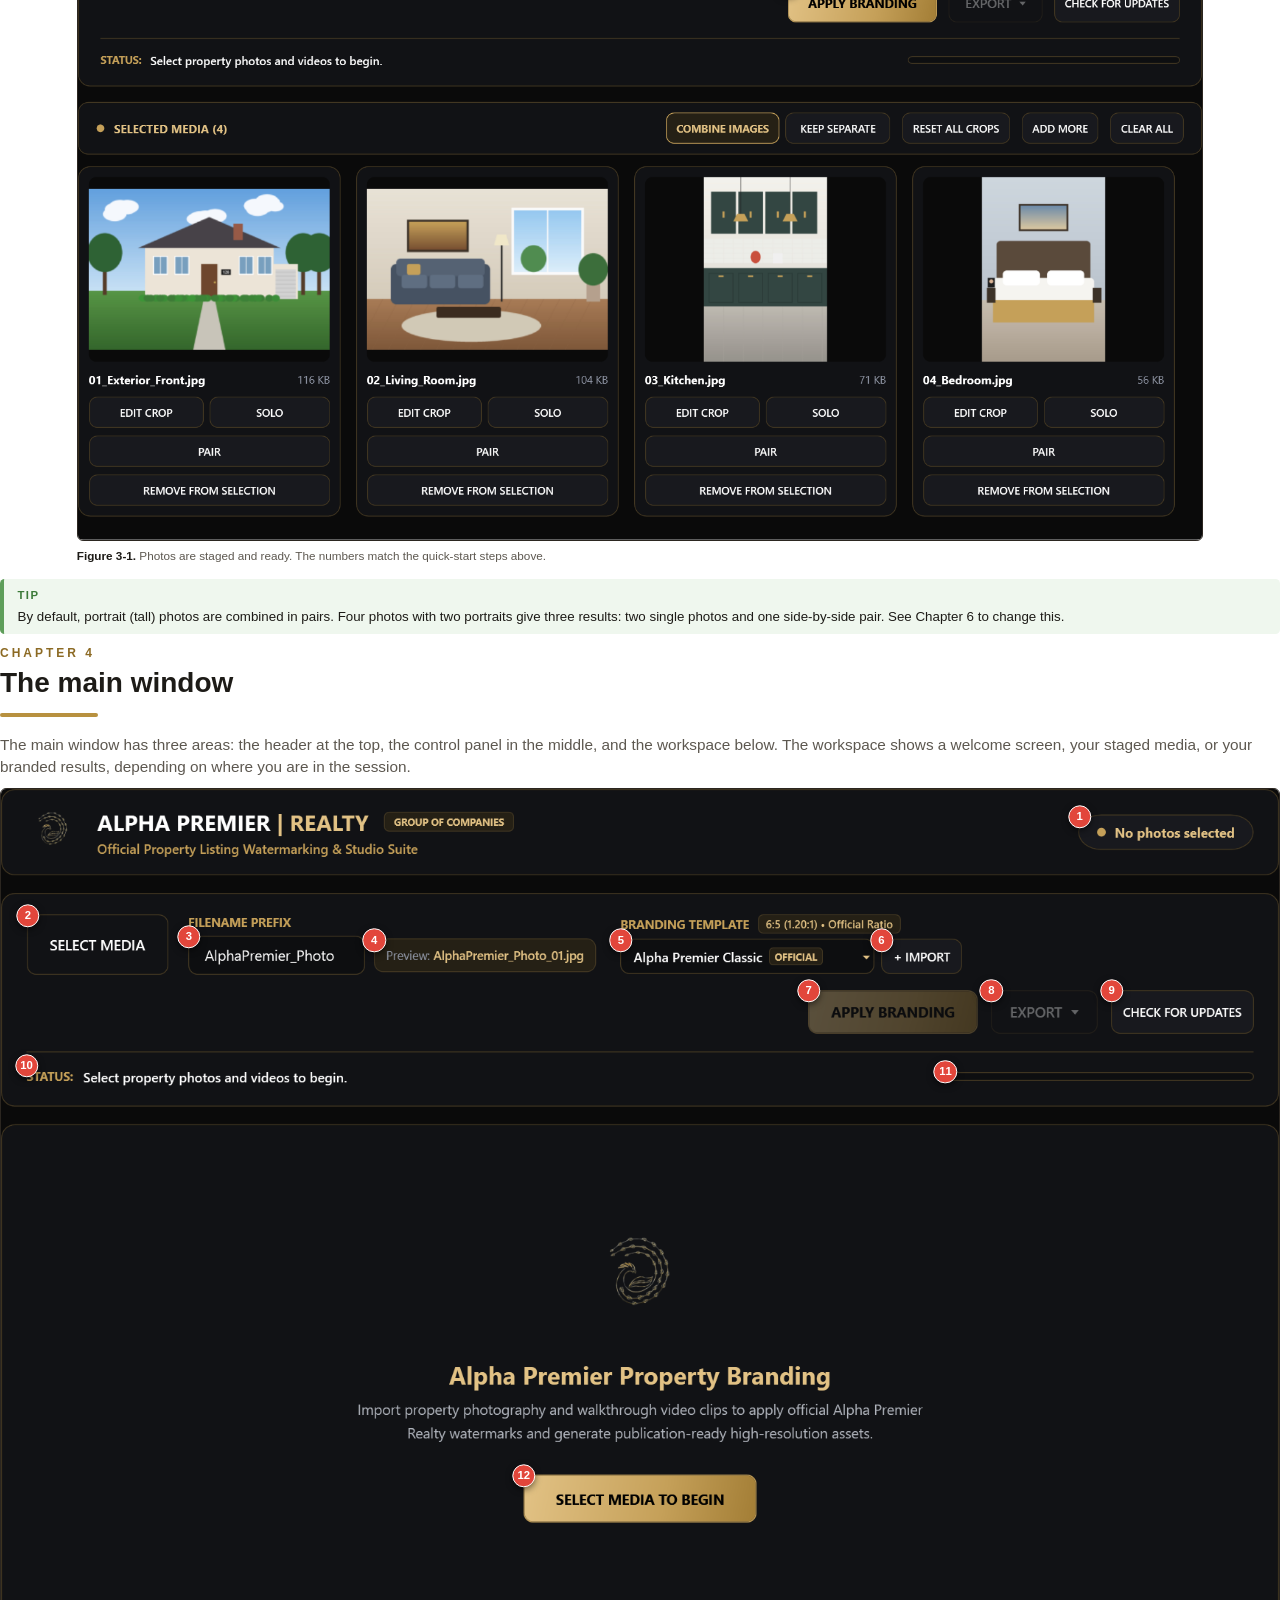
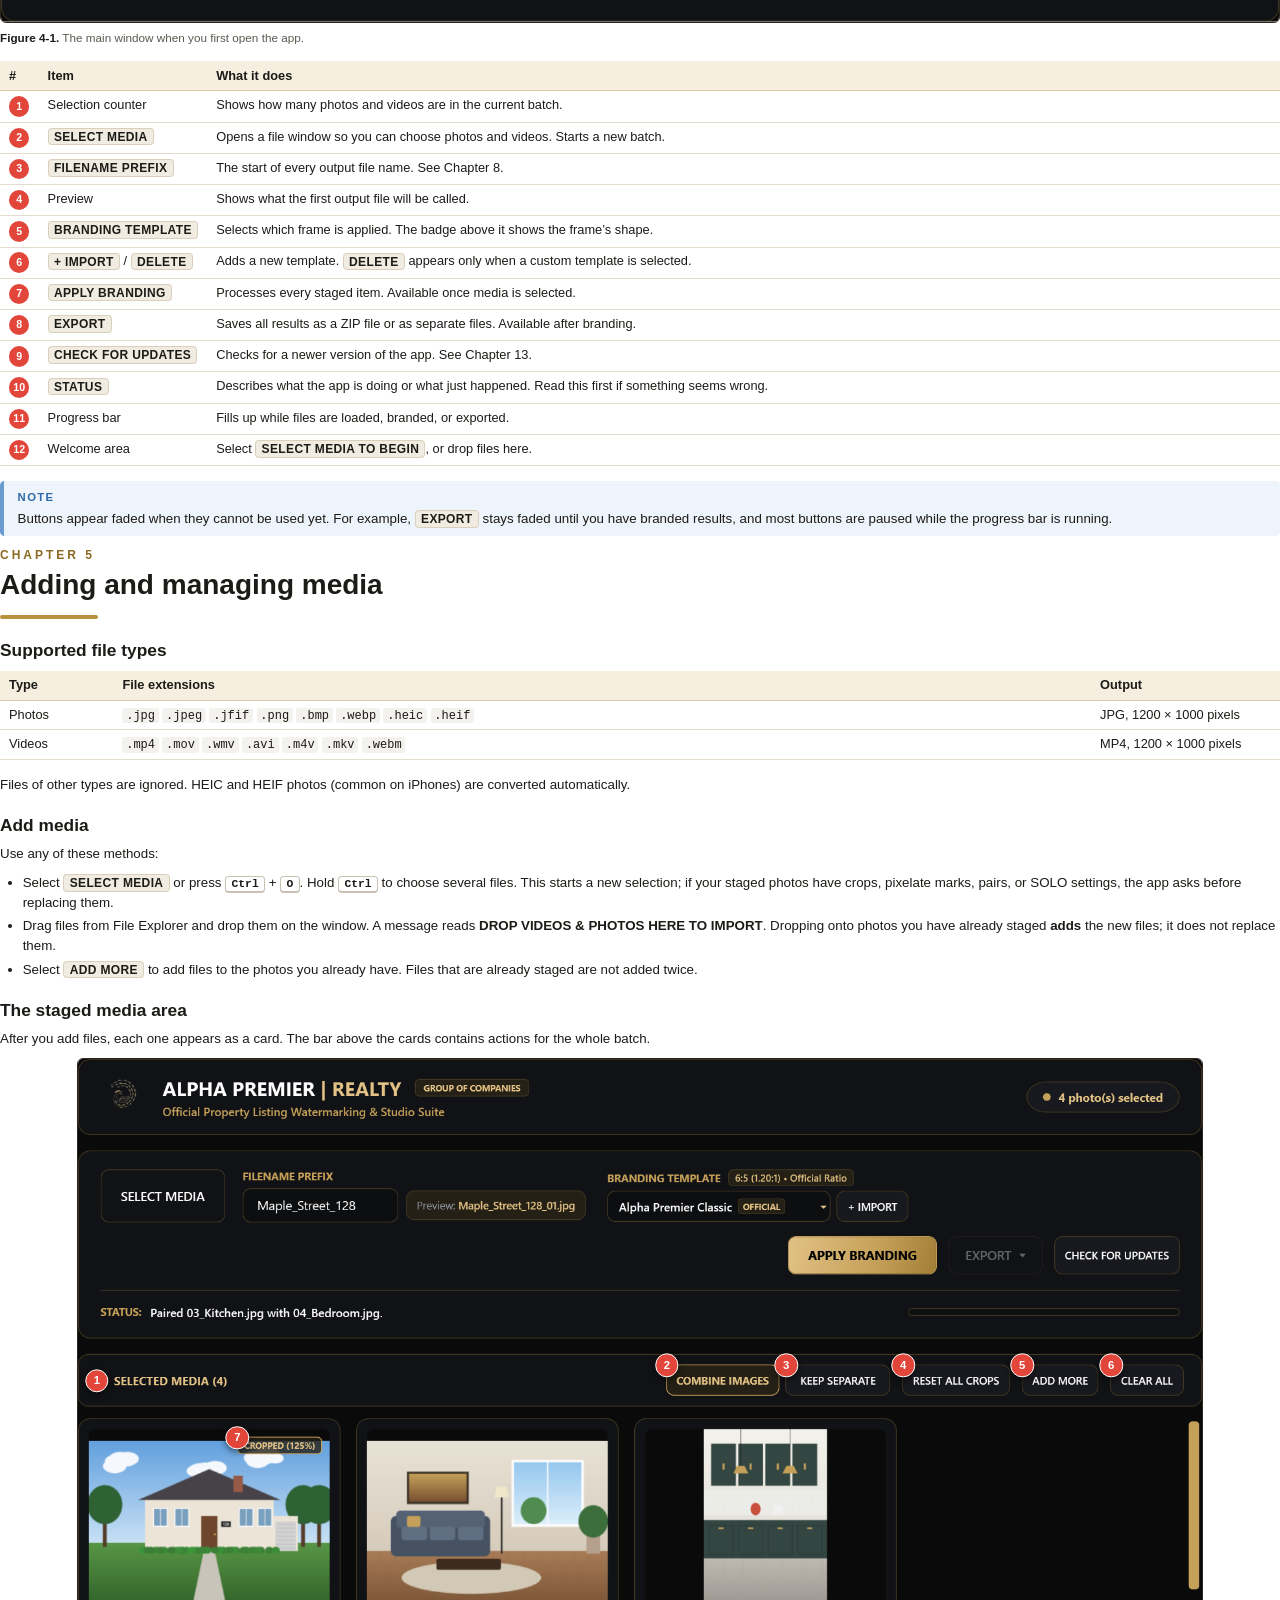
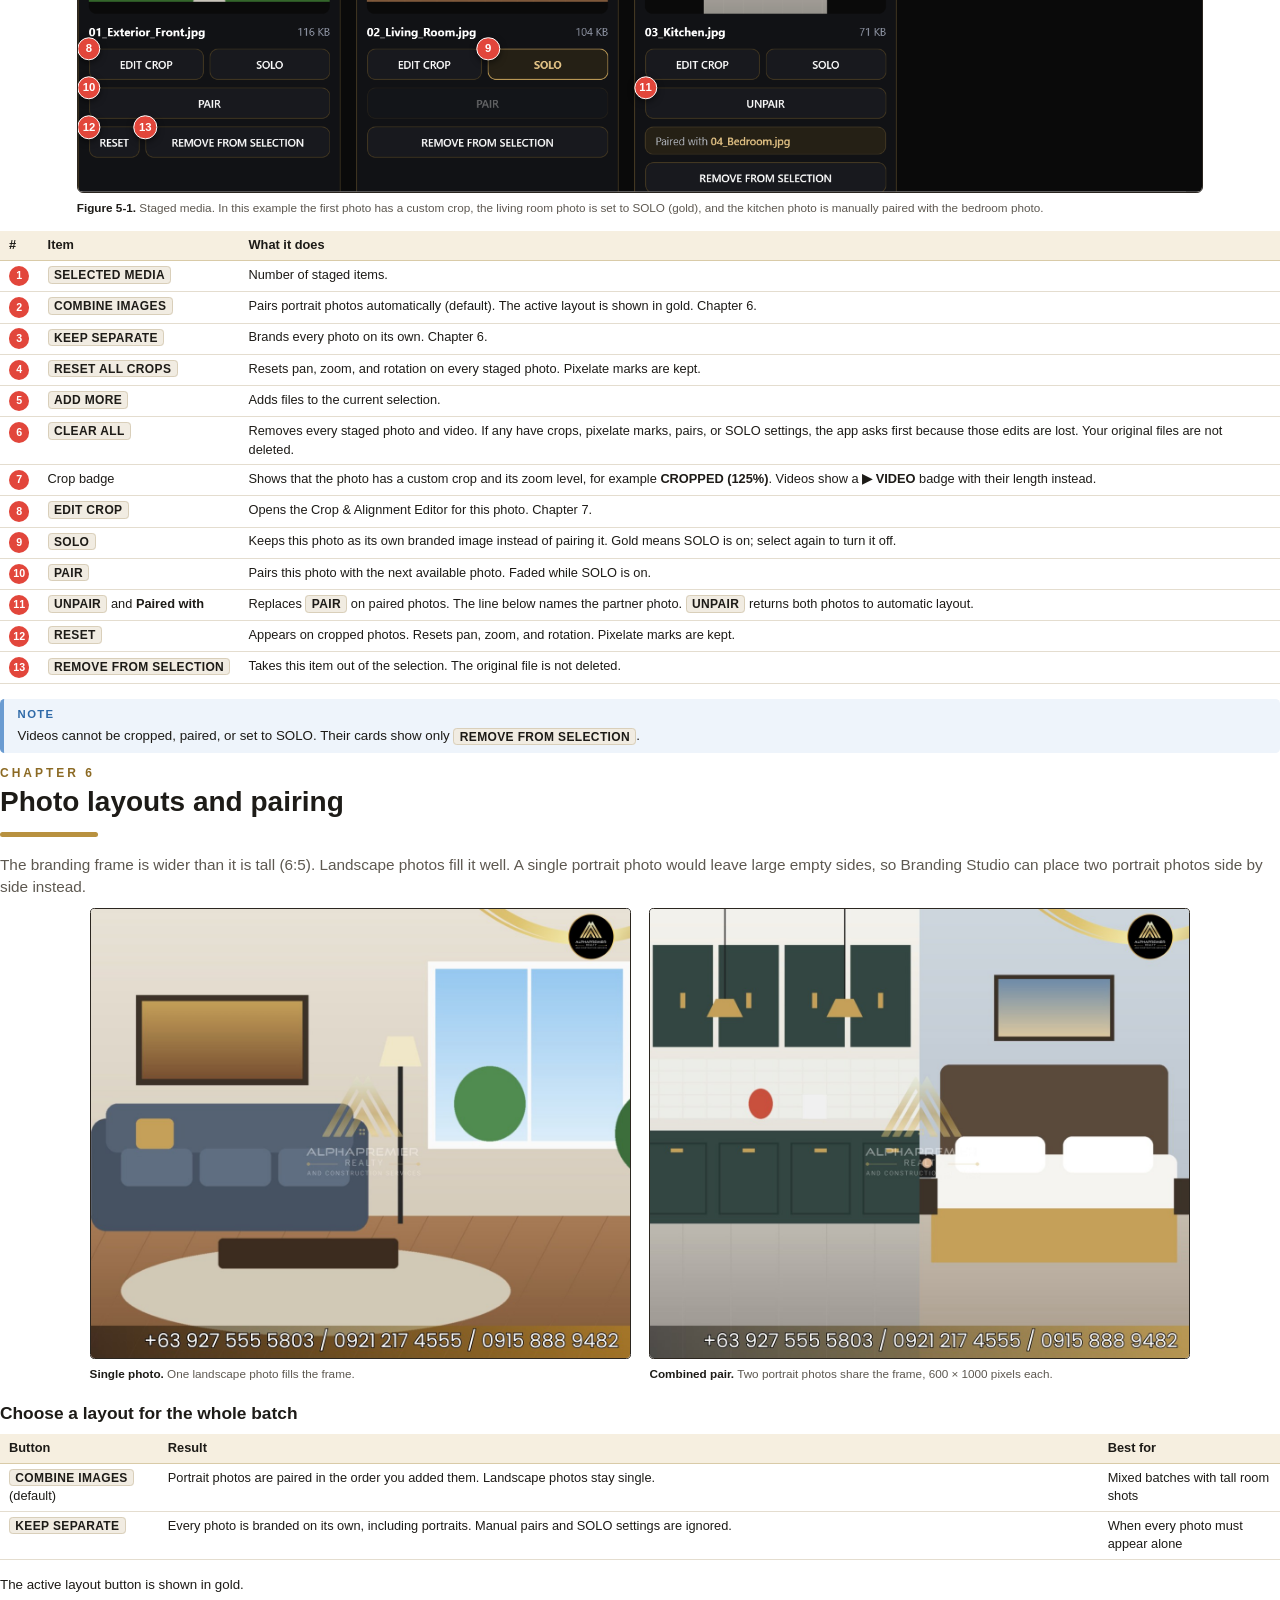
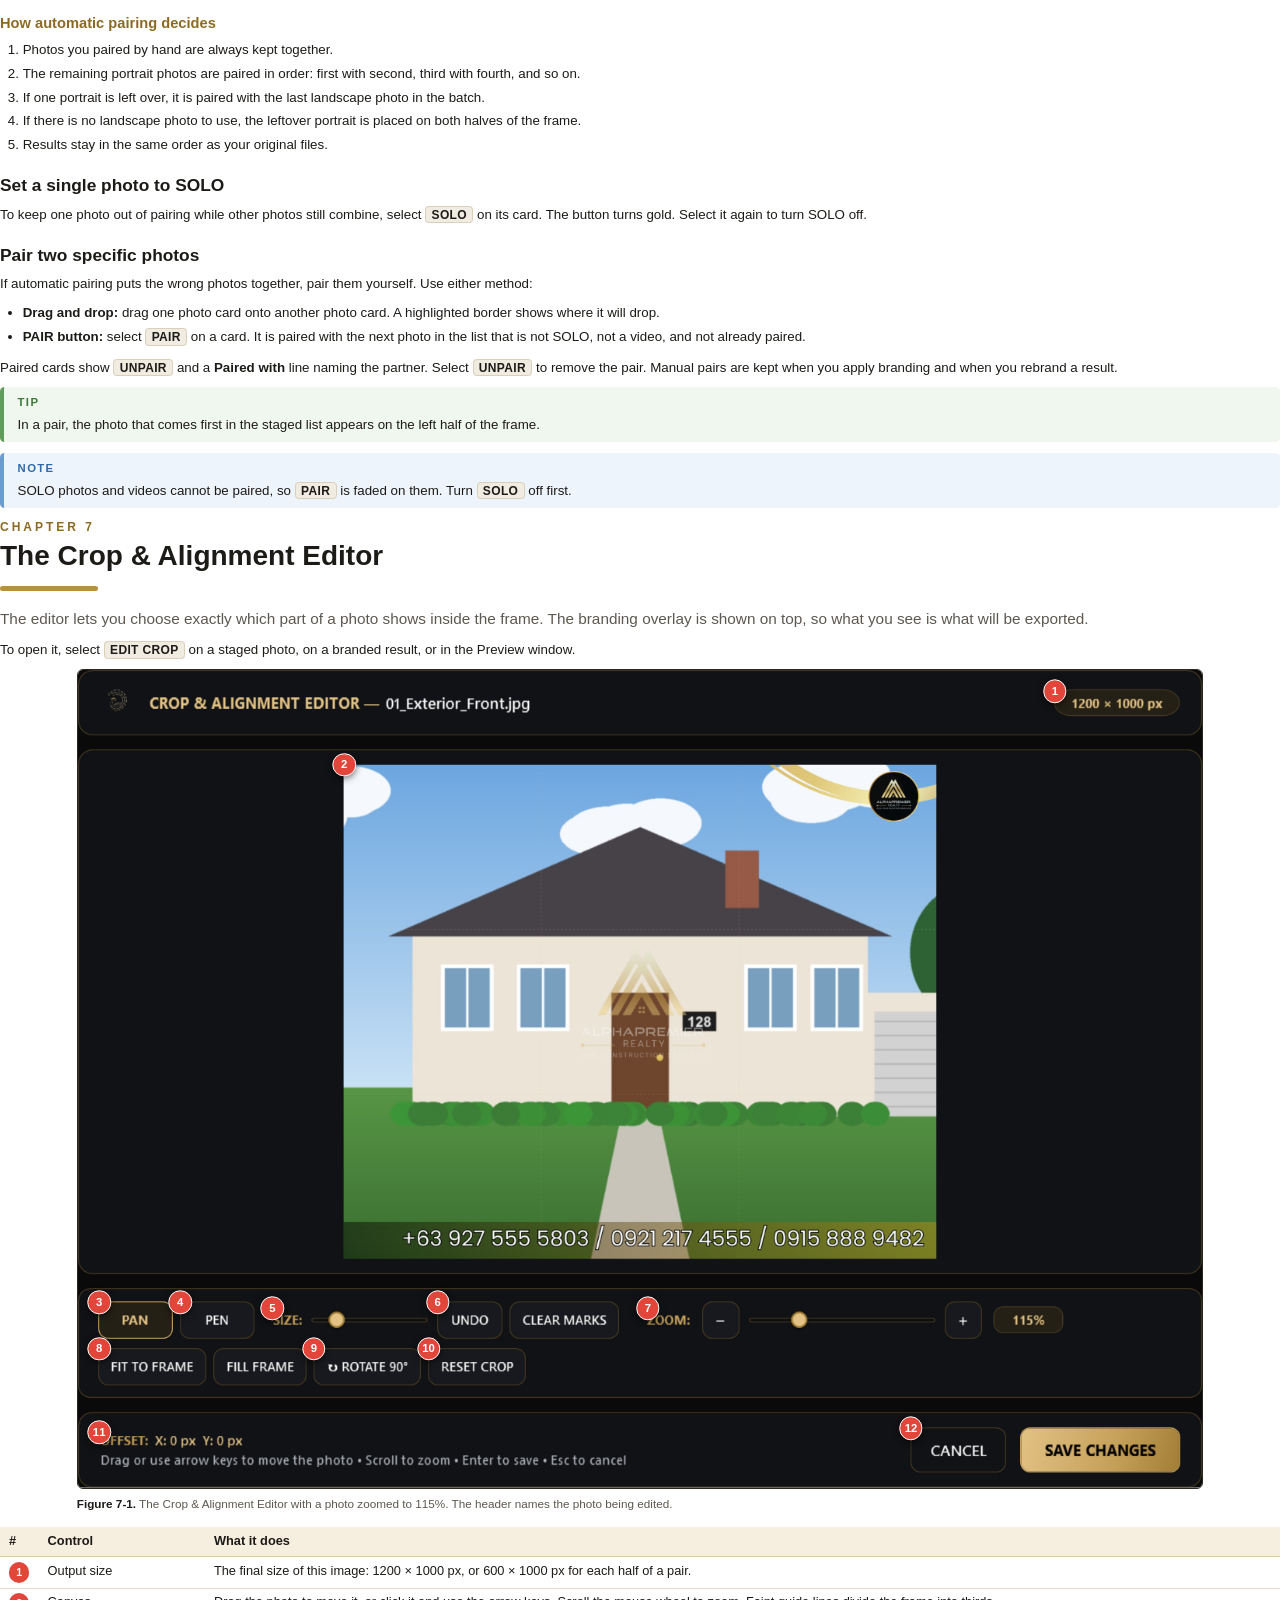
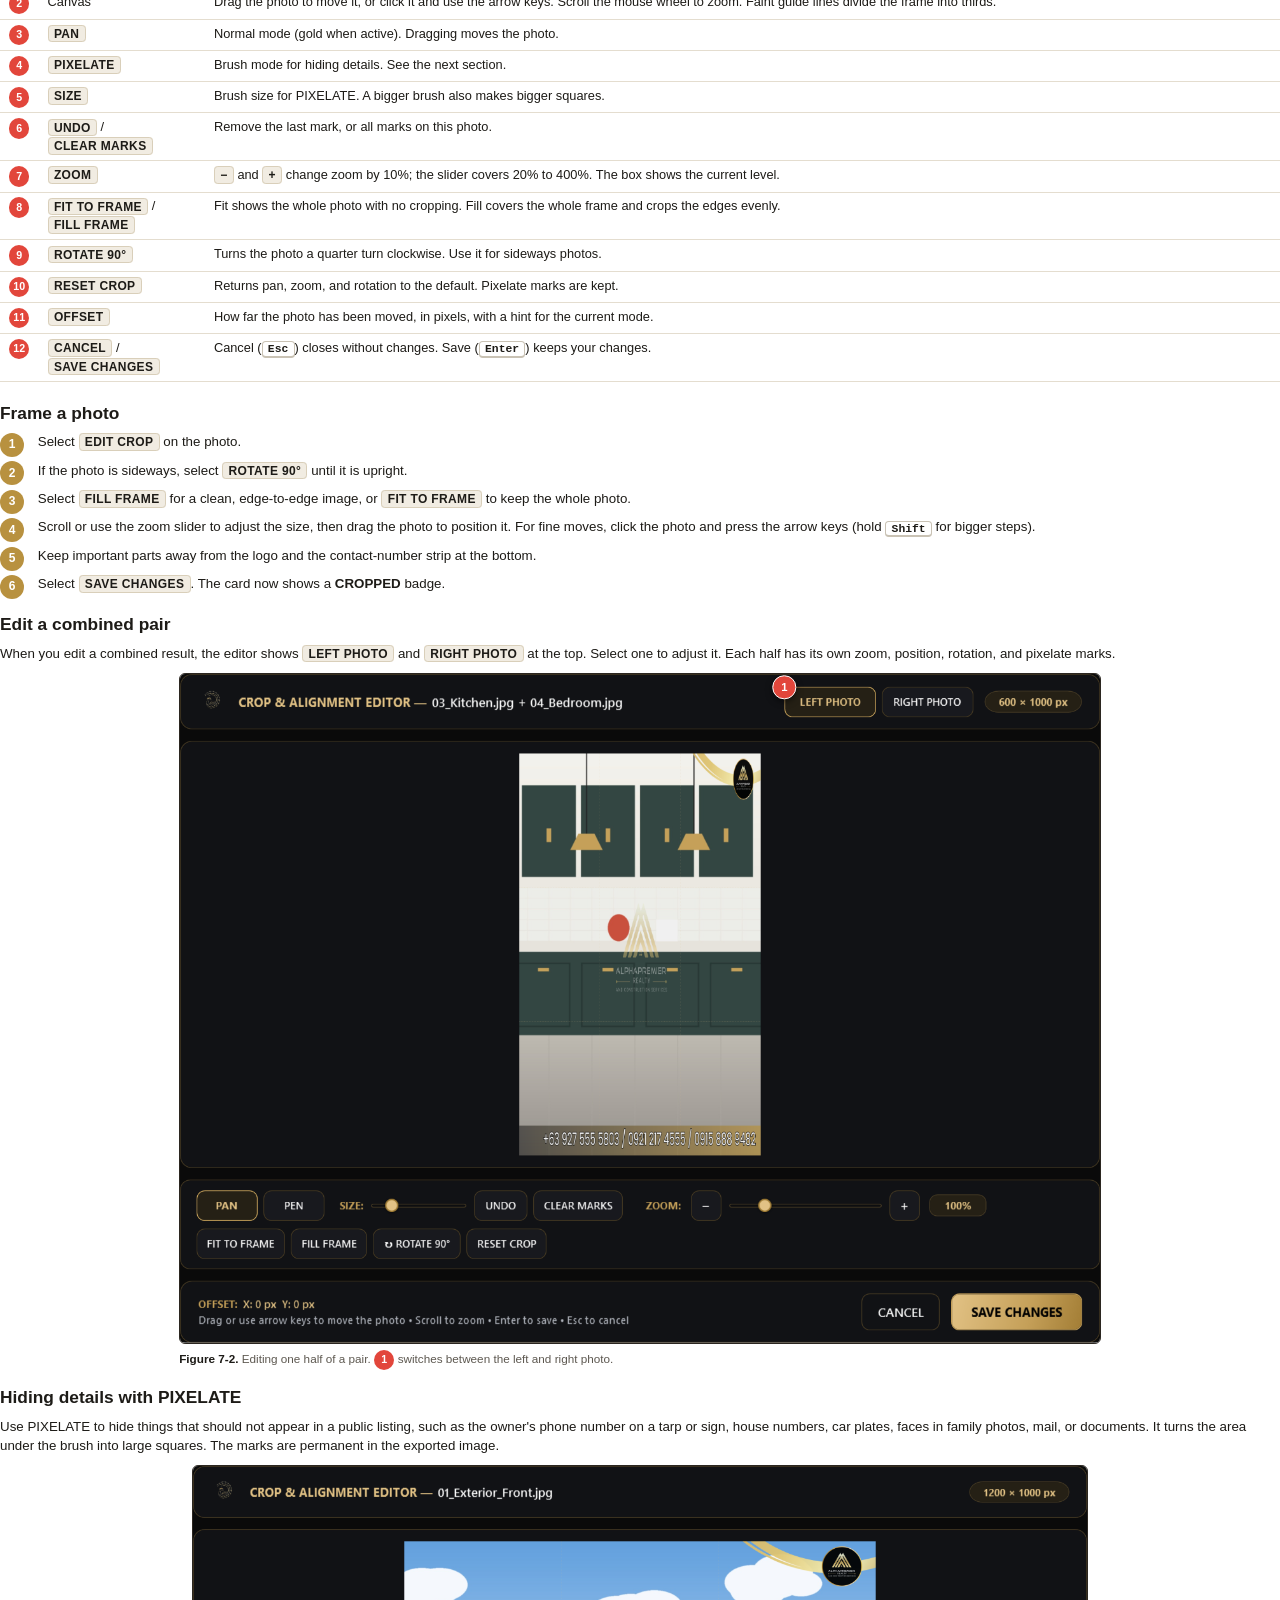
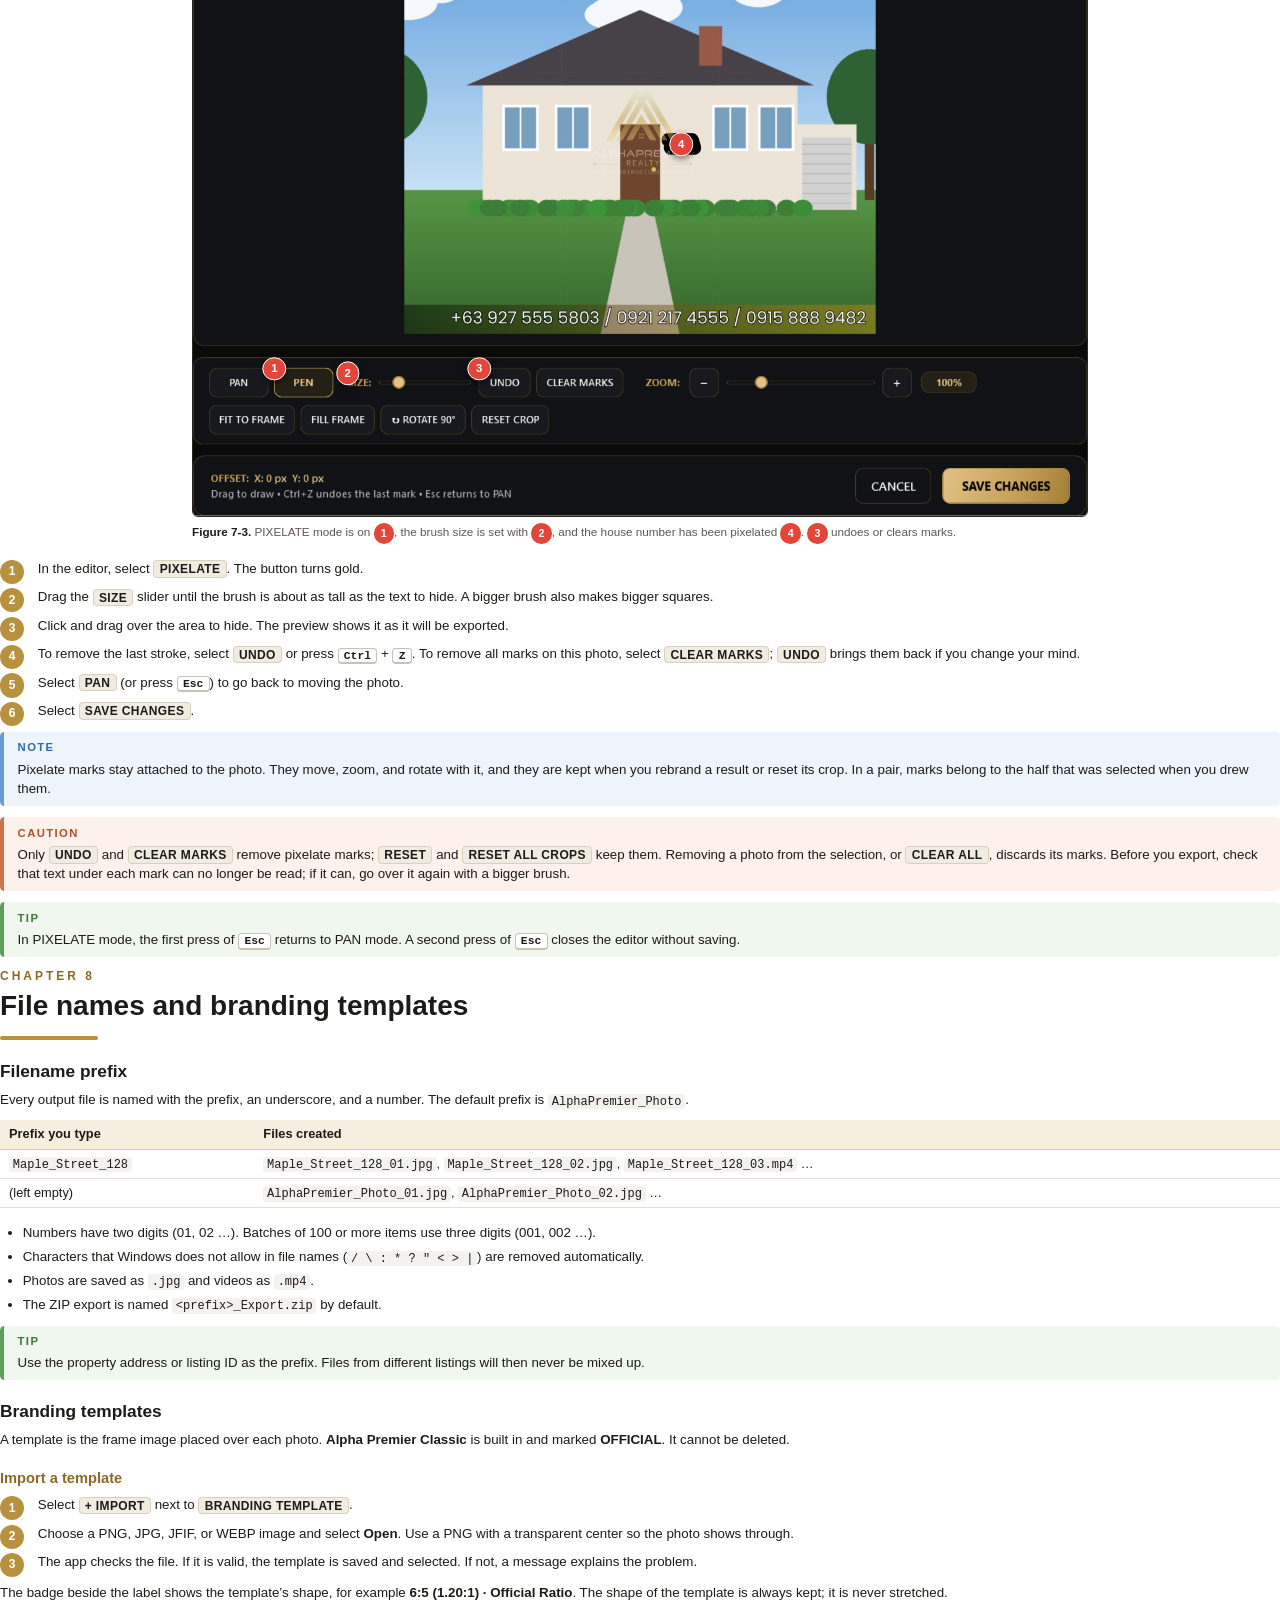
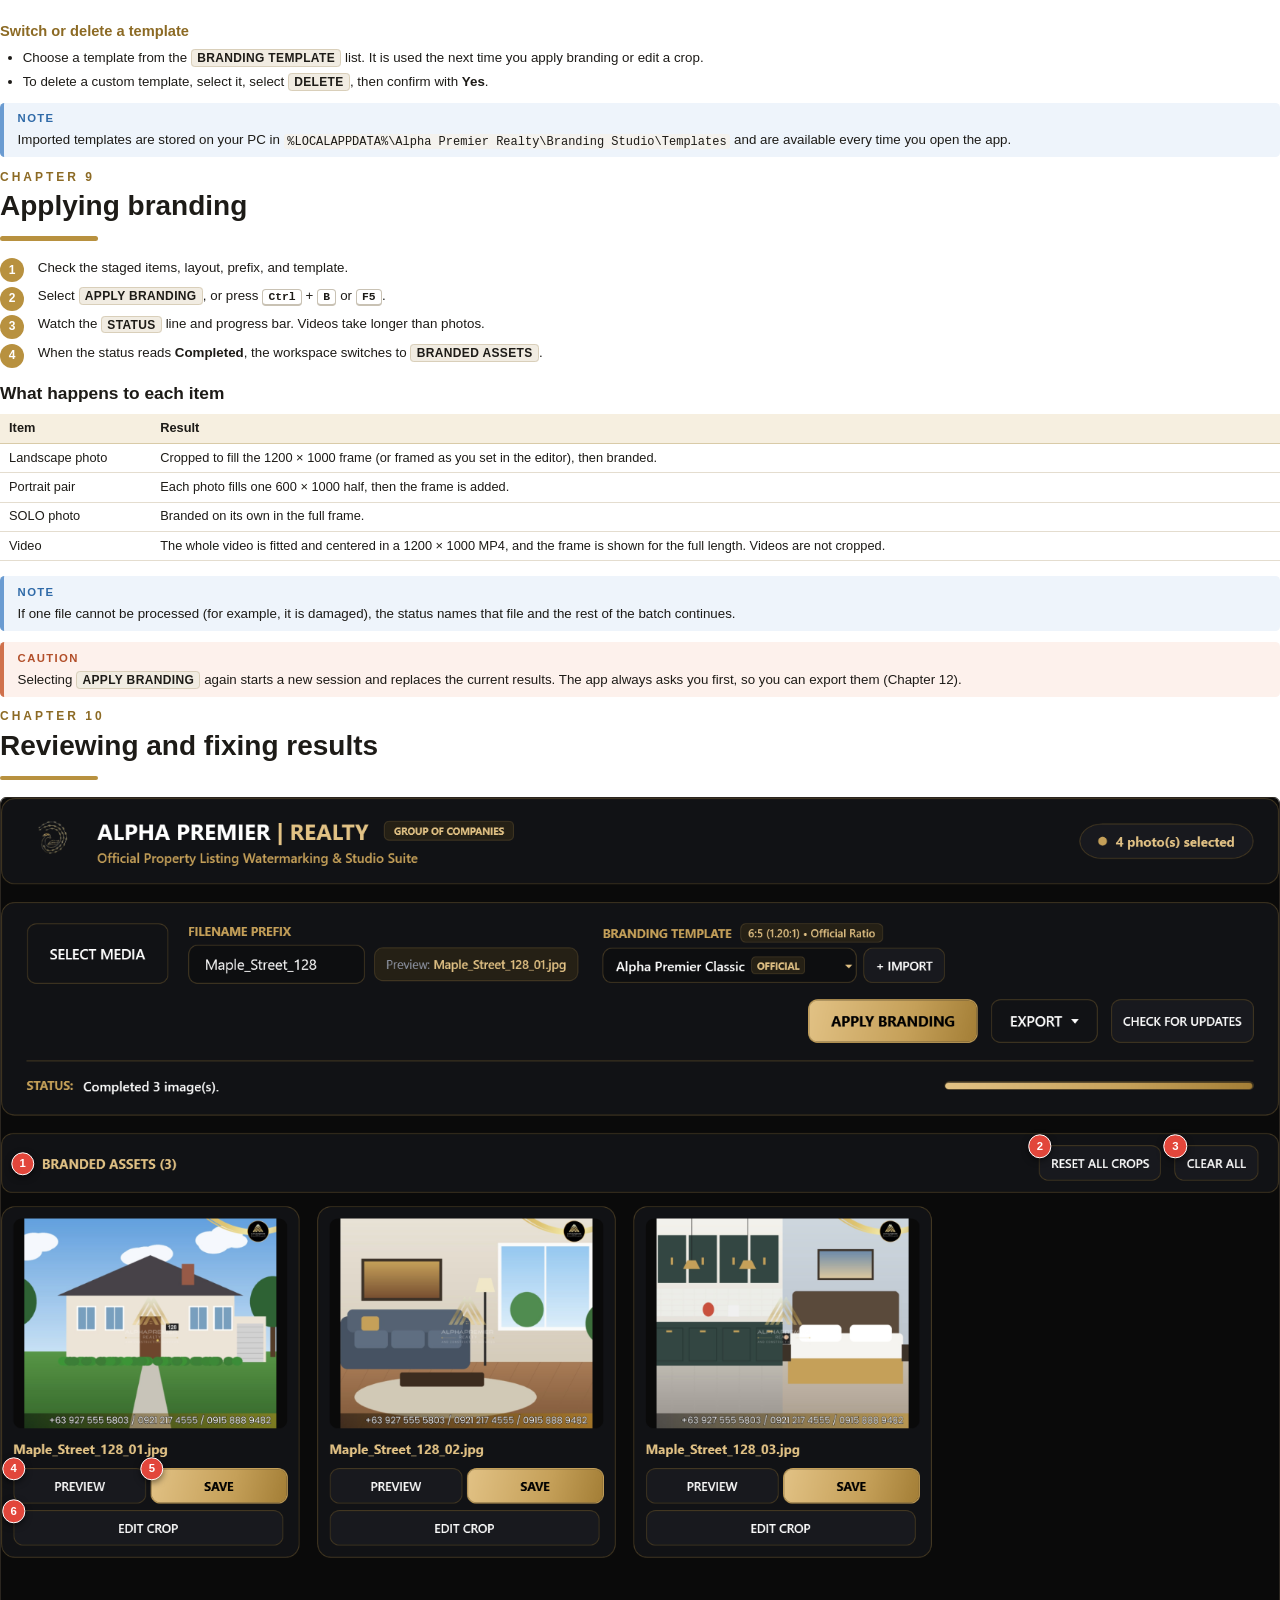
==== commit c353ce3f: "feat(editor): keep PIXELATE as the only tool for hiding details BLUR is removed from the crop editor" ====
--- a/docs/manual/user-manual.html
+++ b/docs/manual/user-manual.html
@@ -7,7 +7,7 @@
   @page {
     size: A4;
     margin: 18mm 16mm 20mm 16mm;
-    @bottom-left { content: "Alpha Premier Property Branding Studio · User Manual · v2.4.0"; font: 8pt "Segoe UI", sans-serif; color: #8a8270; }
+    @bottom-left { content: "Alpha Premier Property Branding Studio · User Manual · v2.7.0"; font: 8pt "Segoe UI", sans-serif; color: #8a8270; }
     @bottom-right { content: "Page " counter(page); font: 8pt "Segoe UI", sans-serif; color: #8a8270; }
   }
   @page cover { margin: 0; @bottom-left { content: none; } @bottom-right { content: none; } }
@@ -127,7 +127,7 @@
     <div class="sub">Watermark, crop, and export listing photos and videos for Windows</div>
   </div>
   <img class="shot" src="images/04_main_results.png" alt="Branding Studio main window with branded results">
-  <div class="meta"><span>Software version 2.4.0</span><span>Windows 10 / 11 (64-bit)</span><span>Edition: October 2026</span></div>
+  <div class="meta"><span>Software version 2.7.0</span><span>Windows 10 / 11 (64-bit)</span><span>Edition: November 2026</span></div>
 </div>
 
 <!-- ============ ABOUT / TOC ============ -->
@@ -164,7 +164,7 @@
     <li><span class="n">5</span>Adding and managing media<span class="dots"></span><span class="pg" data-toc="ch5"></span></li>
     <li><span class="n">6</span>Photo layouts and pairing<span class="dots"></span><span class="pg" data-toc="ch6"></span></li>
     <li><span class="n">7</span>The Crop &amp; Alignment Editor<span class="dots"></span><span class="pg" data-toc="ch7"></span></li>
-    <li class="sub">Hiding details with PIXELATE and BLUR<span class="dots"></span><span class="pg" data-toc="ch7pen"></span></li>
+    <li class="sub">Hiding details with PIXELATE<span class="dots"></span><span class="pg" data-toc="ch7pen"></span></li>
     <li><span class="n">8</span>File names and branding templates<span class="dots"></span><span class="pg" data-toc="ch8"></span></li>
     <li><span class="n">9</span>Applying branding<span class="dots"></span><span class="pg" data-toc="ch9"></span></li>
     <li><span class="n">10</span>Reviewing and fixing results<span class="dots"></span><span class="pg" data-toc="ch10"></span></li>
@@ -189,7 +189,7 @@
     <li><b>Brand photos and videos in batches.</b> Add many files at once and process them with one click.</li>
     <li><b>Combine portrait photos.</b> Two tall photos are placed side by side in one frame, so nothing is stretched or squashed.</li>
     <li><b>Adjust framing before or after branding.</b> Pan, zoom, rotate, fit, or fill each photo behind the frame.</li>
-    <li><b>Hide private details.</b> Pixelate or blur phone numbers on tarps and signs, house numbers, plates, family photos, or documents.</li>
+    <li><b>Hide private details.</b> Pixelate phone numbers on tarps and signs, house numbers, plates, family photos, or documents.</li>
     <li><b>Name files consistently.</b> Output files are numbered automatically, for example <code>Maple_Street_128_01.jpg</code>.</li>
     <li><b>Export in one step.</b> Save everything as one ZIP file or as separate files in a folder.</li>
     <li><b>Use other templates.</b> Import extra frame images and switch between them.</li>
@@ -244,7 +244,7 @@
 
   <h2>Option B: Run the portable version</h2>
   <ol class="steps">
-    <li>Download the <code>Alpha.Branding-v2.4.0.zip</code> file from the same release page.</li>
+    <li>Download the <code>Alpha.Branding-v2.7.0-win-x64.zip</code> file from the same release page.</li>
     <li>Right-click the ZIP file and select <b>Extract All</b>.</li>
     <li>Open the extracted folder and double-click <code>Alpha.Branding.exe</code>.</li>
   </ol>
@@ -349,7 +349,7 @@
   <h2>Add media</h2>
   <p>Use any of these methods:</p>
   <ul>
-    <li>Select <span class="ui">SELECT MEDIA</span> or press <kbd>Ctrl</kbd> + <kbd>O</kbd>. Hold <kbd>Ctrl</kbd> to choose several files. This starts a new selection; if your staged photos have crops, blur marks, pairs, or SOLO settings, the app asks before replacing them.</li>
+    <li>Select <span class="ui">SELECT MEDIA</span> or press <kbd>Ctrl</kbd> + <kbd>O</kbd>. Hold <kbd>Ctrl</kbd> to choose several files. This starts a new selection; if your staged photos have crops, pixelate marks, pairs, or SOLO settings, the app asks before replacing them.</li>
     <li>Drag files from File Explorer and drop them on the window. A message reads <b>DROP VIDEOS &amp; PHOTOS HERE TO IMPORT</b>. Dropping onto photos you have already staged <b>adds</b> the new files; it does not replace them.</li>
     <li>Select <span class="ui">ADD MORE</span> to add files to the photos you already have. Files that are already staged are not added twice.</li>
   </ul>
@@ -380,15 +380,15 @@
     <tr><td><span class="num">1</span></td><td><span class="ui">SELECTED MEDIA</span></td><td>Number of staged items.</td></tr>
     <tr><td><span class="num">2</span></td><td><span class="ui">COMBINE IMAGES</span></td><td>Pairs portrait photos automatically (default). The active layout is shown in gold. Chapter 6.</td></tr>
     <tr><td><span class="num">3</span></td><td><span class="ui">KEEP SEPARATE</span></td><td>Brands every photo on its own. Chapter 6.</td></tr>
-    <tr><td><span class="num">4</span></td><td><span class="ui">RESET ALL CROPS</span></td><td>Resets pan, zoom, and rotation on every staged photo. Blur marks are kept.</td></tr>
+    <tr><td><span class="num">4</span></td><td><span class="ui">RESET ALL CROPS</span></td><td>Resets pan, zoom, and rotation on every staged photo. Pixelate marks are kept.</td></tr>
     <tr><td><span class="num">5</span></td><td><span class="ui">ADD MORE</span></td><td>Adds files to the current selection.</td></tr>
-    <tr><td><span class="num">6</span></td><td><span class="ui">CLEAR ALL</span></td><td>Removes every staged photo and video. If any have crops, blur marks, pairs, or SOLO settings, the app asks first because those edits are lost. Your original files are not deleted.</td></tr>
+    <tr><td><span class="num">6</span></td><td><span class="ui">CLEAR ALL</span></td><td>Removes every staged photo and video. If any have crops, pixelate marks, pairs, or SOLO settings, the app asks first because those edits are lost. Your original files are not deleted.</td></tr>
     <tr><td><span class="num">7</span></td><td>Crop badge</td><td>Shows that the photo has a custom crop and its zoom level, for example <b>CROPPED (125%)</b>. Videos show a <b>▶ VIDEO</b> badge with their length instead.</td></tr>
     <tr><td><span class="num">8</span></td><td><span class="ui">EDIT CROP</span></td><td>Opens the Crop &amp; Alignment Editor for this photo. Chapter 7.</td></tr>
     <tr><td><span class="num">9</span></td><td><span class="ui">SOLO</span></td><td>Keeps this photo as its own branded image instead of pairing it. Gold means SOLO is on; select again to turn it off.</td></tr>
     <tr><td><span class="num">10</span></td><td><span class="ui">PAIR</span></td><td>Pairs this photo with the next available photo. Faded while SOLO is on.</td></tr>
     <tr><td><span class="num">11</span></td><td><span class="ui">UNPAIR</span> and <b>Paired with</b></td><td>Replaces <span class="ui">PAIR</span> on paired photos. The line below names the partner photo. <span class="ui">UNPAIR</span> returns both photos to automatic layout.</td></tr>
-    <tr><td><span class="num">12</span></td><td><span class="ui">RESET</span></td><td>Appears on cropped photos. Resets pan, zoom, and rotation. Blur marks are kept.</td></tr>
+    <tr><td><span class="num">12</span></td><td><span class="ui">RESET</span></td><td>Appears on cropped photos. Resets pan, zoom, and rotation. Pixelate marks are kept.</td></tr>
     <tr><td><span class="num">13</span></td><td><span class="ui">REMOVE FROM SELECTION</span></td><td>Takes this item out of the selection. The original file is not deleted.</td></tr>
   </table>
   <div class="box note"><b class="t">Note</b><p>Videos cannot be cropped, paired, or set to SOLO. Their cards show only <span class="ui">REMOVE FROM SELECTION</span>.</p></div>
@@ -467,13 +467,13 @@
     <tr><td><span class="num">1</span></td><td>Output size</td><td>The final size of this image: 1200 × 1000 px, or 600 × 1000 px for each half of a pair.</td></tr>
     <tr><td><span class="num">2</span></td><td>Canvas</td><td>Drag the photo to move it, or click it and use the arrow keys. Scroll the mouse wheel to zoom. Faint guide lines divide the frame into thirds.</td></tr>
     <tr><td><span class="num">3</span></td><td><span class="ui">PAN</span></td><td>Normal mode (gold when active). Dragging moves the photo.</td></tr>
-    <tr><td><span class="num">4</span></td><td><span class="ui">PIXELATE</span> / <span class="ui">BLUR</span></td><td>Brush modes for hiding details. See the next section.</td></tr>
-    <tr><td><span class="num">5</span></td><td><span class="ui">SIZE</span></td><td>Brush size for PIXELATE and BLUR. A bigger brush also hides more strongly.</td></tr>
+    <tr><td><span class="num">4</span></td><td><span class="ui">PIXELATE</span></td><td>Brush mode for hiding details. See the next section.</td></tr>
+    <tr><td><span class="num">5</span></td><td><span class="ui">SIZE</span></td><td>Brush size for PIXELATE. A bigger brush also makes bigger squares.</td></tr>
     <tr><td><span class="num">6</span></td><td><span class="ui">UNDO</span> / <span class="ui">CLEAR MARKS</span></td><td>Remove the last mark, or all marks on this photo.</td></tr>
     <tr><td><span class="num">7</span></td><td><span class="ui">ZOOM</span></td><td><span class="ui">−</span> and <span class="ui">+</span> change zoom by 10%; the slider covers 20% to 400%. The box shows the current level.</td></tr>
     <tr><td><span class="num">8</span></td><td><span class="ui">FIT TO FRAME</span> / <span class="ui">FILL FRAME</span></td><td>Fit shows the whole photo with no cropping. Fill covers the whole frame and crops the edges evenly.</td></tr>
     <tr><td><span class="num">9</span></td><td><span class="ui">ROTATE 90°</span></td><td>Turns the photo a quarter turn clockwise. Use it for sideways photos.</td></tr>
-    <tr><td><span class="num">10</span></td><td><span class="ui">RESET CROP</span></td><td>Returns pan, zoom, and rotation to the default. Blur marks are kept.</td></tr>
+    <tr><td><span class="num">10</span></td><td><span class="ui">RESET CROP</span></td><td>Returns pan, zoom, and rotation to the default. Pixelate marks are kept.</td></tr>
     <tr><td><span class="num">11</span></td><td><span class="ui">OFFSET</span></td><td>How far the photo has been moved, in pixels, with a hint for the current mode.</td></tr>
     <tr><td><span class="num">12</span></td><td><span class="ui">CANCEL</span> / <span class="ui">SAVE CHANGES</span></td><td>Cancel (<kbd>Esc</kbd>) closes without changes. Save (<kbd>Enter</kbd>) keeps your changes.</td></tr>
   </table>
@@ -489,7 +489,7 @@
   </ol>
 
   <h2>Edit a combined pair</h2>
-  <p>When you edit a combined result, the editor shows <span class="ui">LEFT PHOTO</span> and <span class="ui">RIGHT PHOTO</span> at the top. Select one to adjust it. Each half has its own zoom, position, rotation, and blur marks.</p>
+  <p>When you edit a combined result, the editor shows <span class="ui">LEFT PHOTO</span> and <span class="ui">RIGHT PHOTO</span> at the top. Select one to adjust it. Each half has its own zoom, position, rotation, and pixelate marks.</p>
   <figure class="narrow">
     <div class="shotwrap">
       <img src="images/06_crop_editor_pair.png" alt="Editor showing left and right photo selector">
@@ -500,8 +500,8 @@
 </section>
 
 <section class="keep" id="ch7pen" style="break-before: page;">
-  <h2 style="margin-top:0">Hiding details with PIXELATE and BLUR</h2>
-  <p>Use PIXELATE or BLUR to hide things that should not appear in a public listing, such as the owner's phone number on a tarp or sign, house numbers, car plates, faces in family photos, mail, or documents. PIXELATE turns the area into large squares and is best for text and numbers. BLUR softens it and suits faces. The marks are permanent in the exported image.</p>
+  <h2 style="margin-top:0">Hiding details with PIXELATE</h2>
+  <p>Use PIXELATE to hide things that should not appear in a public listing, such as the owner's phone number on a tarp or sign, house numbers, car plates, faces in family photos, mail, or documents. It turns the area under the brush into large squares. The marks are permanent in the exported image.</p>
   <figure class="w80" style="width:70%">
     <div class="shotwrap">
       <img src="images/07_crop_editor_pixelate.png" alt="PIXELATE mode with a house number hidden">
@@ -513,16 +513,16 @@
     <figcaption><b>Figure 7-3.</b> PIXELATE mode is on <span class="num">1</span>, the brush size is set with <span class="num">2</span>, and the house number has been pixelated <span class="num">4</span>. <span class="num">3</span> undoes or clears marks.</figcaption>
   </figure>
   <ol class="steps">
-    <li>In the editor, select <span class="ui">PIXELATE</span> or <span class="ui">BLUR</span>. The button turns gold.</li>
-    <li>Drag the <span class="ui">SIZE</span> slider until the brush is about as tall as the text to hide. A bigger brush also pixelates or blurs more strongly.</li>
+    <li>In the editor, select <span class="ui">PIXELATE</span>. The button turns gold.</li>
+    <li>Drag the <span class="ui">SIZE</span> slider until the brush is about as tall as the text to hide. A bigger brush also makes bigger squares.</li>
     <li>Click and drag over the area to hide. The preview shows it as it will be exported.</li>
     <li>To remove the last stroke, select <span class="ui">UNDO</span> or press <kbd>Ctrl</kbd> + <kbd>Z</kbd>. To remove all marks on this photo, select <span class="ui">CLEAR MARKS</span>; <span class="ui">UNDO</span> brings them back if you change your mind.</li>
     <li>Select <span class="ui">PAN</span> (or press <kbd>Esc</kbd>) to go back to moving the photo.</li>
     <li>Select <span class="ui">SAVE CHANGES</span>.</li>
   </ol>
-  <div class="box note"><b class="t">Note</b><p>Blur marks stay attached to the photo. They move, zoom, and rotate with it, and they are kept when you rebrand a result or reset its crop. In a pair, marks belong to the half that was selected when you drew them.</p></div>
-  <div class="box warn"><b class="t">Caution</b><p>Only <span class="ui">UNDO</span> and <span class="ui">CLEAR MARKS</span> remove blur marks; <span class="ui">RESET</span> and <span class="ui">RESET ALL CROPS</span> keep them. Removing a photo from the selection, or <span class="ui">CLEAR ALL</span>, discards its marks. Before you export, check that text under each mark can no longer be read; if it can, go over it again with a bigger brush.</p></div>
-  <div class="box tip"><b class="t">Tip</b><p>In PIXELATE or BLUR mode, the first press of <kbd>Esc</kbd> returns to PAN mode. A second press of <kbd>Esc</kbd> closes the editor without saving.</p></div>
+  <div class="box note"><b class="t">Note</b><p>Pixelate marks stay attached to the photo. They move, zoom, and rotate with it, and they are kept when you rebrand a result or reset its crop. In a pair, marks belong to the half that was selected when you drew them.</p></div>
+  <div class="box warn"><b class="t">Caution</b><p>Only <span class="ui">UNDO</span> and <span class="ui">CLEAR MARKS</span> remove pixelate marks; <span class="ui">RESET</span> and <span class="ui">RESET ALL CROPS</span> keep them. Removing a photo from the selection, or <span class="ui">CLEAR ALL</span>, discards its marks. Before you export, check that text under each mark can no longer be read; if it can, go over it again with a bigger brush.</p></div>
+  <div class="box tip"><b class="t">Tip</b><p>In PIXELATE mode, the first press of <kbd>Esc</kbd> returns to PAN mode. A second press of <kbd>Esc</kbd> closes the editor without saving.</p></div>
 </section>
 
 <!-- ============ 8 NAMES & TEMPLATES ============ -->
@@ -609,7 +609,7 @@
   <table class="legend">
     <tr><th>#</th><th style="width:44mm">Item</th><th>What it does</th></tr>
     <tr><td><span class="num">1</span></td><td><span class="ui">BRANDED ASSETS</span></td><td>Number of finished items.</td></tr>
-    <tr><td><span class="num">2</span></td><td><span class="ui">RESET ALL CROPS</span></td><td>Rebrands every result with default pan, zoom, and rotation. Blur marks are kept.</td></tr>
+    <tr><td><span class="num">2</span></td><td><span class="ui">RESET ALL CROPS</span></td><td>Rebrands every result with default pan, zoom, and rotation. Pixelate marks are kept.</td></tr>
     <tr><td><span class="num">3</span></td><td><span class="ui">CLEAR ALL</span></td><td>Removes every branded result and the selection, and returns to the start screen. The app first offers to save them as a ZIP file (Chapter 12).</td></tr>
     <tr><td><span class="num">4</span></td><td><span class="ui">PREVIEW</span></td><td>Opens the result full size.</td></tr>
     <tr><td><span class="num">5</span></td><td><span class="ui">SAVE</span></td><td>Saves this one result to a location you choose.</td></tr>
@@ -638,7 +638,7 @@
   <h2>Fix a result without starting over</h2>
   <ol class="steps">
     <li>Select <span class="ui">EDIT CROP</span> on the result card or in the Preview window.</li>
-    <li>Adjust the framing or add PIXELATE or BLUR marks, then select <span class="ui">SAVE CHANGES</span>.</li>
+    <li>Adjust the framing or add PIXELATE marks, then select <span class="ui">SAVE CHANGES</span>.</li>
     <li>Only that result is rebranded. Its name and position in the batch do not change.</li>
   </ol>
 </section>
@@ -762,10 +762,10 @@
     <tr><th style="width:55mm">Shortcut</th><th>Action</th></tr>
     <tr><td>Mouse wheel</td><td>Zoom in or out</td></tr>
     <tr><td>Click and drag (PAN mode)</td><td>Move the photo</td></tr>
-    <tr><td>Click and drag (PIXELATE or BLUR mode)</td><td>Hide the area under the brush</td></tr>
+    <tr><td>Click and drag (PIXELATE mode)</td><td>Pixelate the area under the brush</td></tr>
     <tr><td>Arrow keys (photo selected)</td><td>Move the photo; hold <kbd>Shift</kbd> for bigger steps</td></tr>
     <tr><td><kbd>Ctrl</kbd> + <kbd>Z</kbd></td><td>Undo the last mark, or undo CLEAR MARKS</td></tr>
-    <tr><td><kbd>Esc</kbd></td><td>Leave PIXELATE or BLUR mode; press again to cancel and close</td></tr>
+    <tr><td><kbd>Esc</kbd></td><td>Leave PIXELATE mode; press again to cancel and close</td></tr>
     <tr><td><kbd>Enter</kbd></td><td>Save changes</td></tr>
   </table>
   <h2>Preview window</h2>
@@ -808,7 +808,7 @@
   <p>No. Results are not kept after the app closes. Export your results before closing; the app reminds you if you forget.</p>
   <h3>Why did four photos give me three results?</h3>
   <p>Two portrait photos were combined into one frame. Select <span class="ui">KEEP SEPARATE</span> if you want one result per photo.</p>
-  <h3>Can I remove blur marks after exporting?</h3>
+  <h3>Can I remove pixelate marks after exporting?</h3>
   <p>Not from the exported file. While the session is still open, select <span class="ui">EDIT CROP</span> on the result, select <span class="ui">CLEAR MARKS</span>, save, and export again.</p>
   <h3>Where do I get help?</h3>
   <p>Contact your office IT administrator. Releases and release notes are listed at <code>github.com/Deign86/Alpha_Branding/releases</code>.</p>
@@ -846,7 +846,7 @@
     <tr><td>Portrait / landscape</td><td>A photo that is taller than it is wide / wider than it is tall.</td></tr>
     <tr><td>Pan</td><td>Moving the photo inside the frame.</td></tr>
     <tr><td>Fit / Fill</td><td>Show the whole photo / cover the whole frame.</td></tr>
-    <tr><td>Blur marks</td><td>PIXELATE and BLUR brush marks that hide details in a photo.</td></tr>
+    <tr><td>Pixelate marks</td><td>PIXELATE brush marks that hide details in a photo.</td></tr>
     <tr><td>Prefix</td><td>The text at the start of every output file name.</td></tr>
   </table>
 </section>
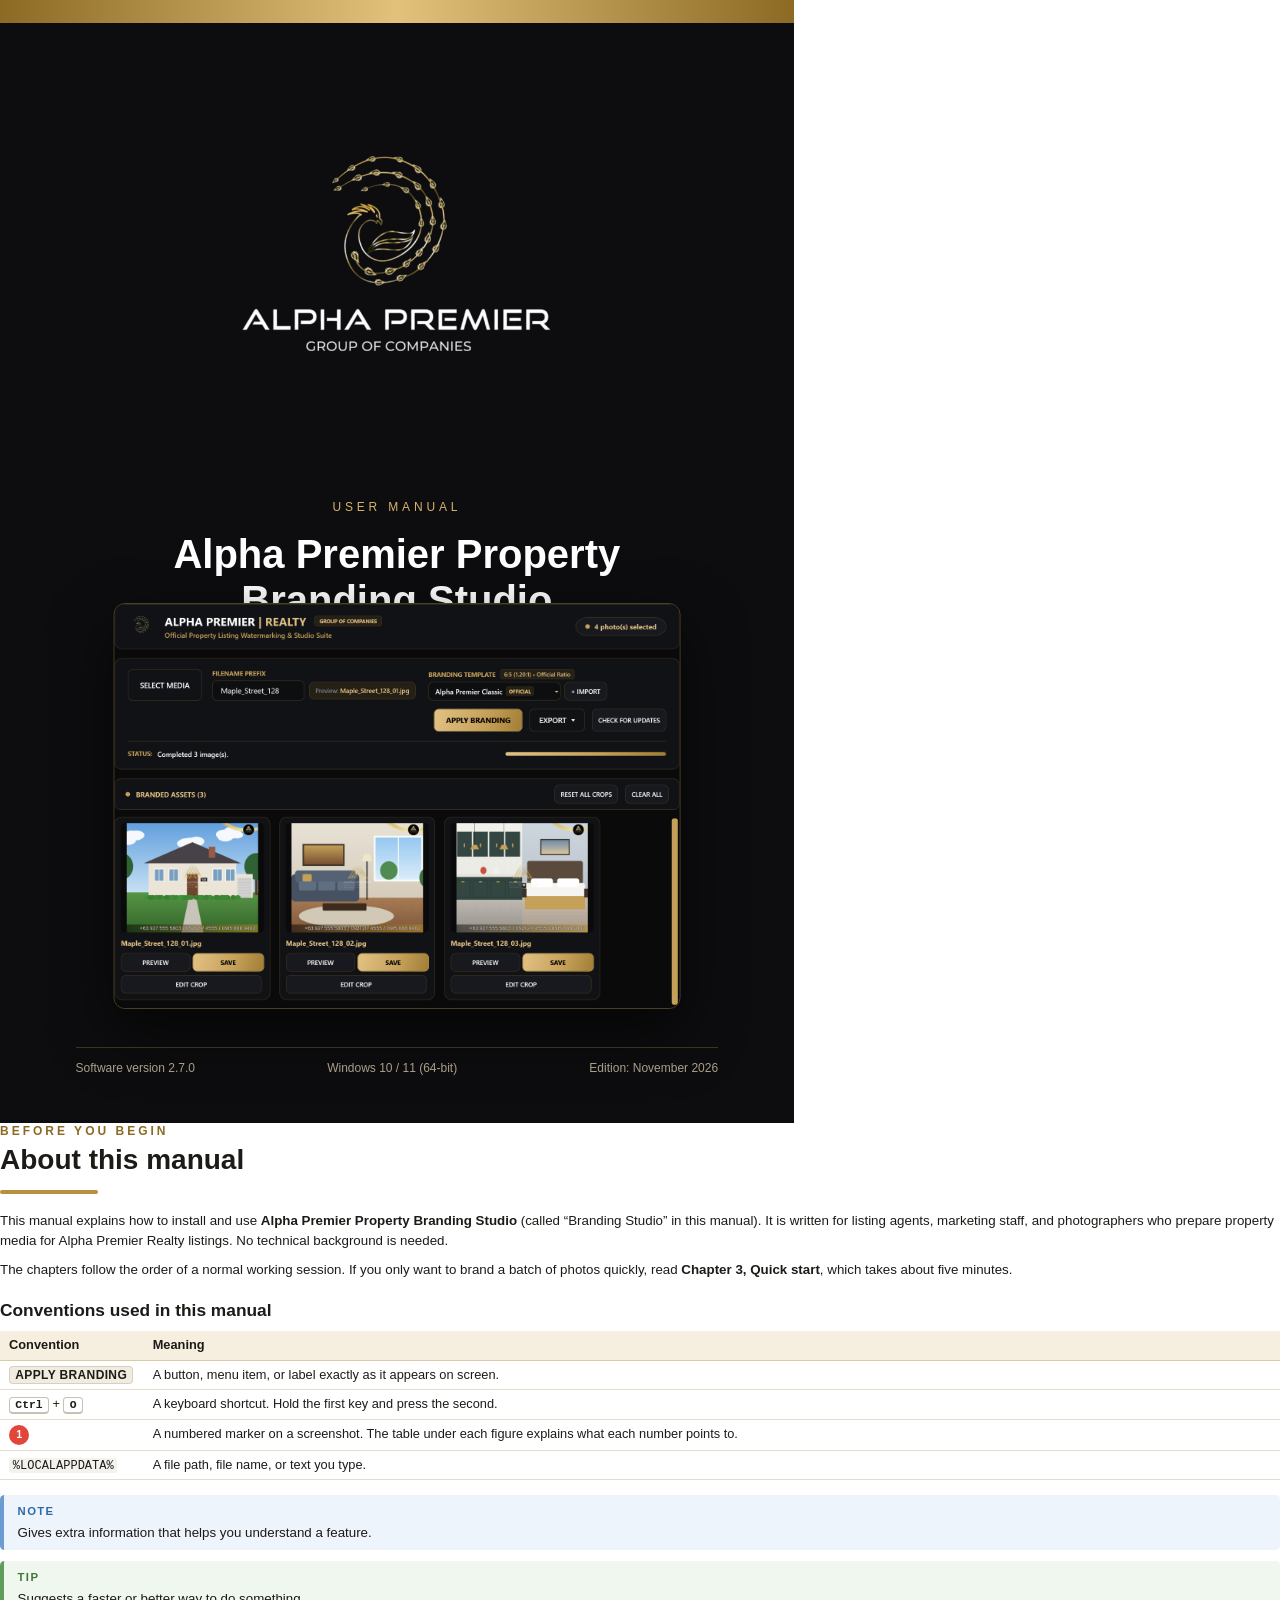
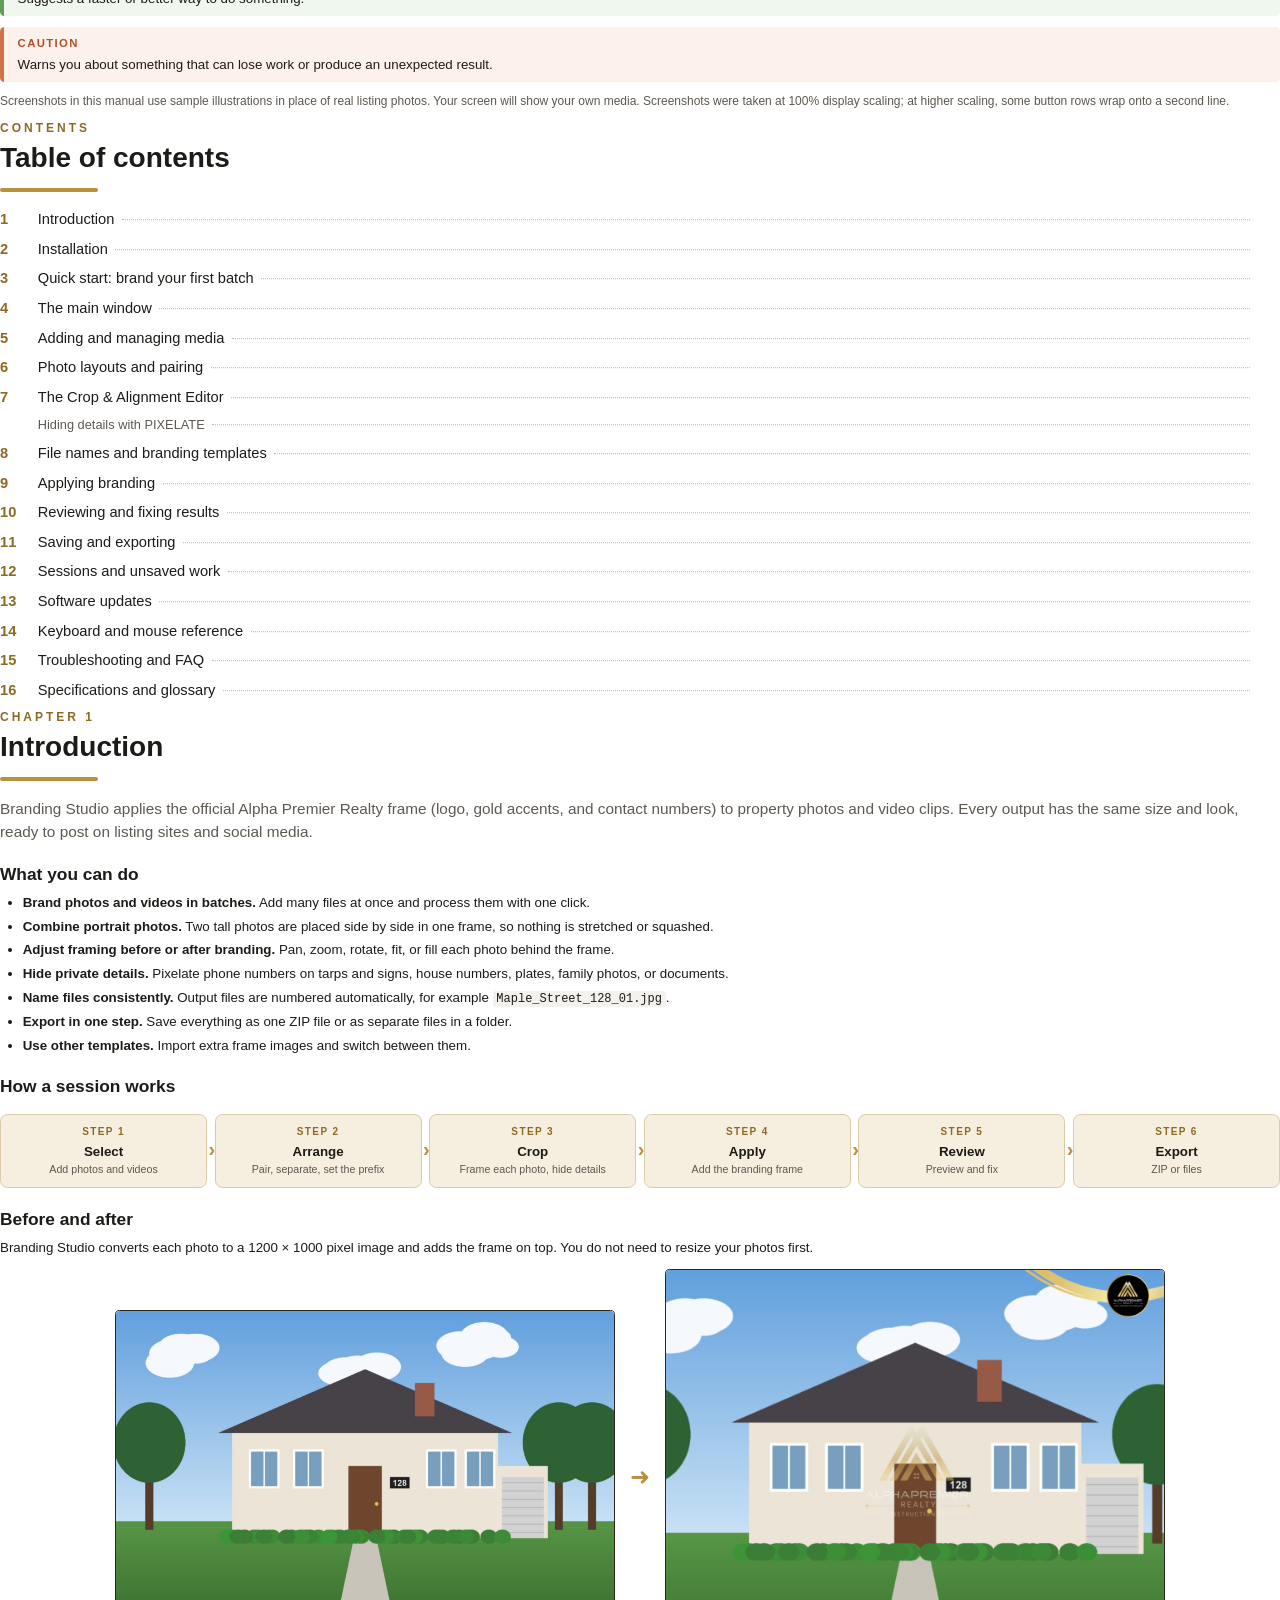
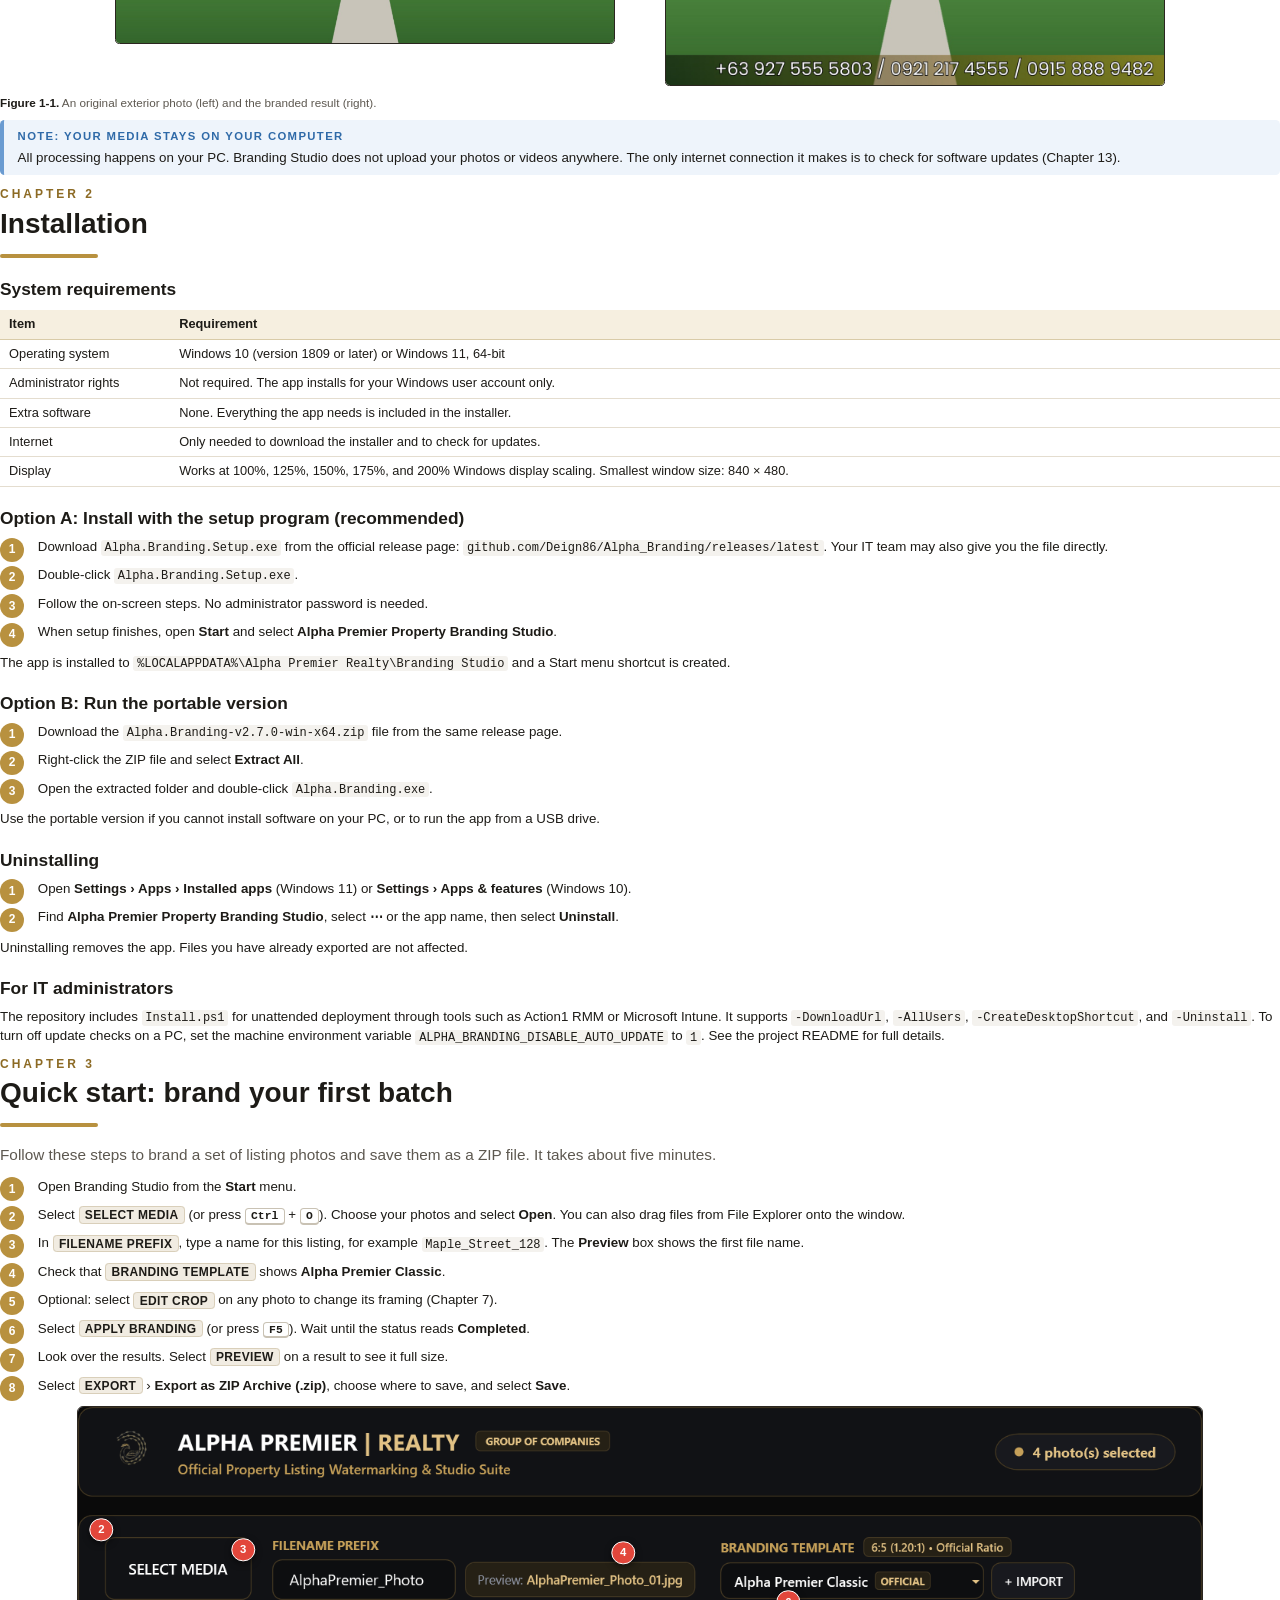
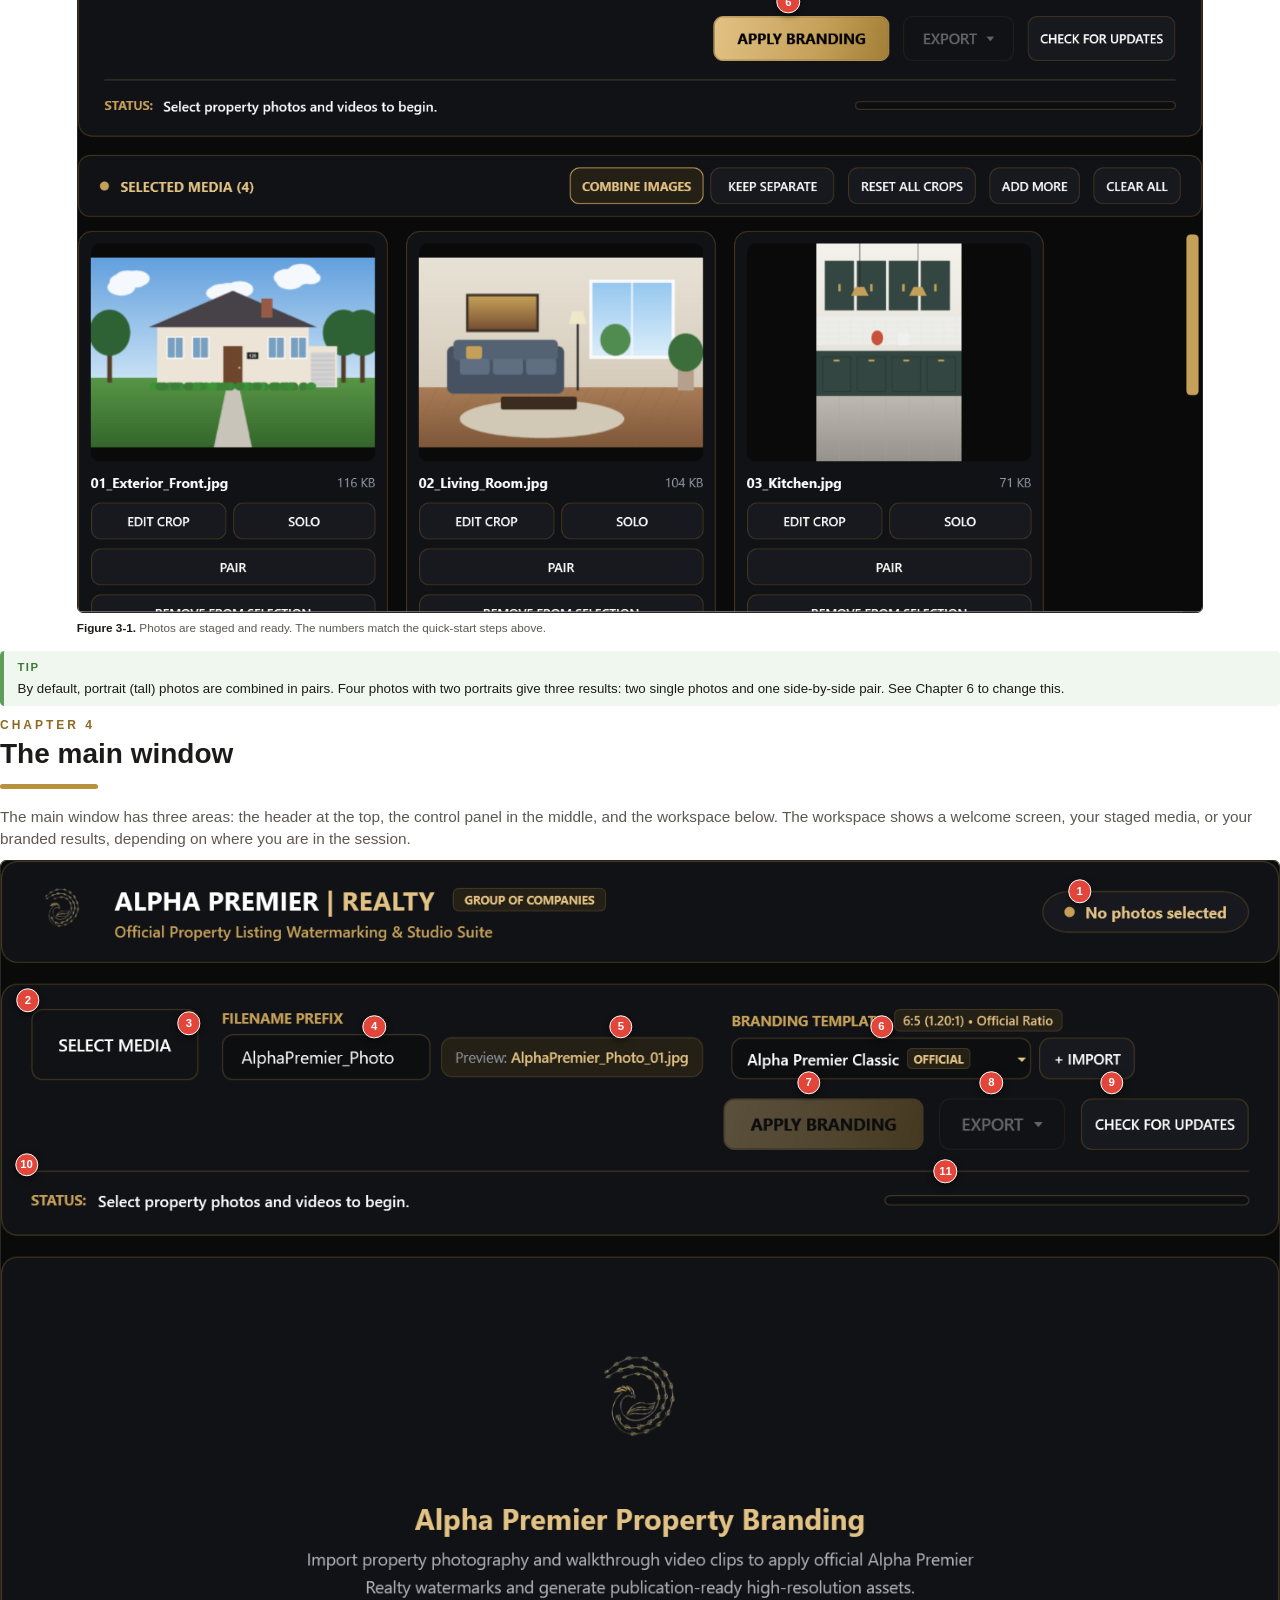
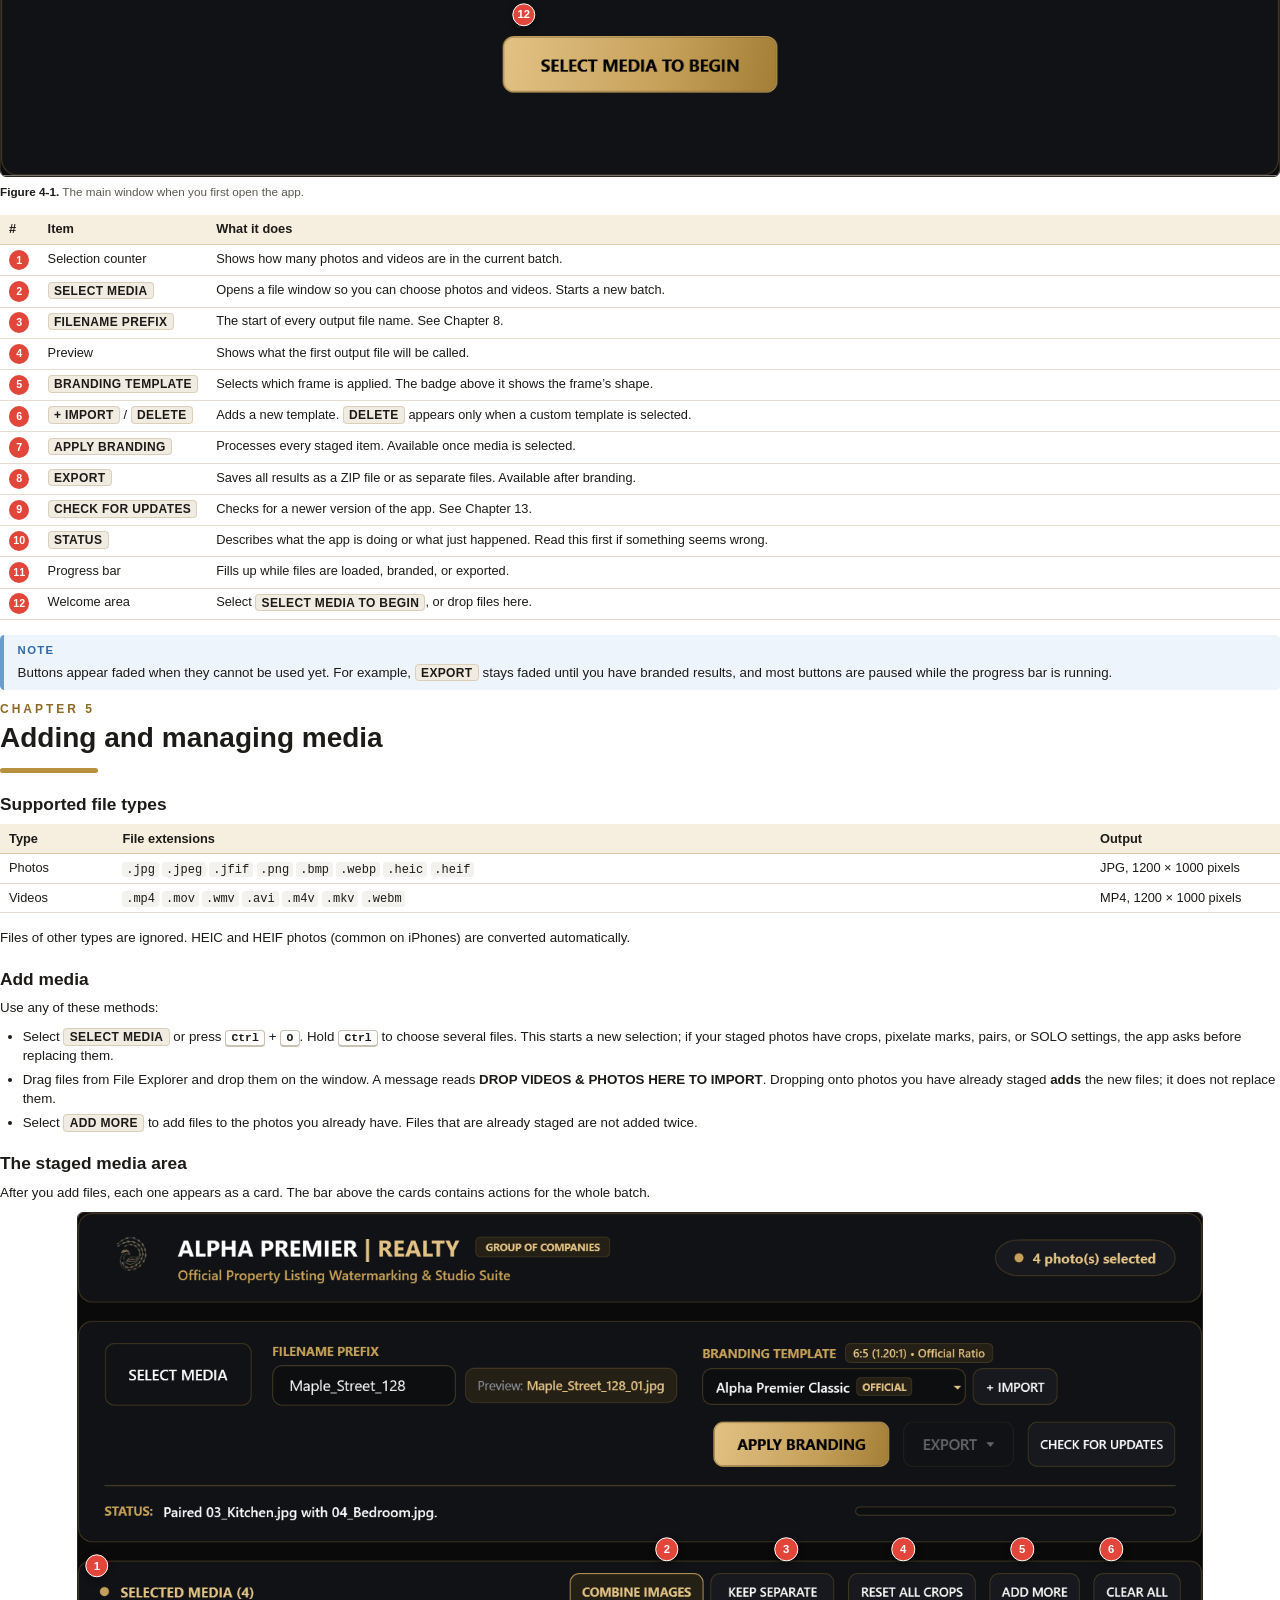
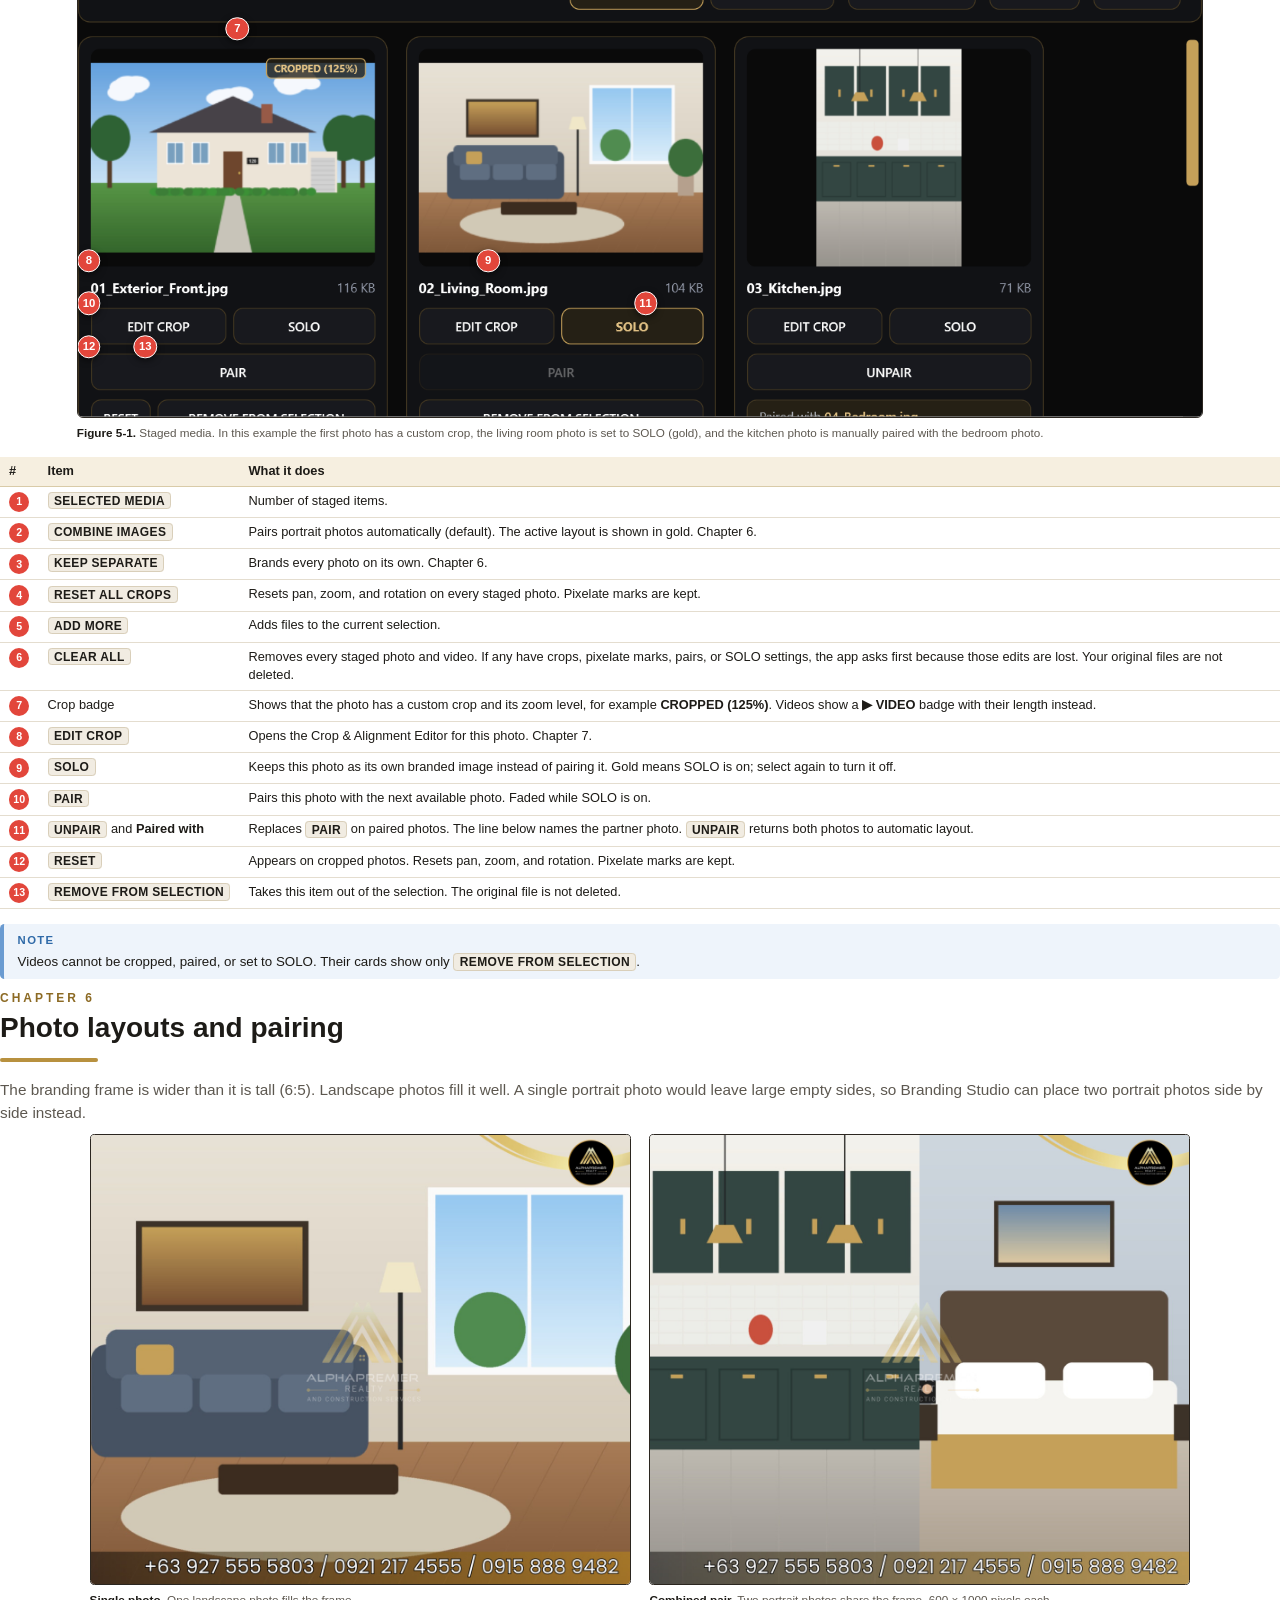
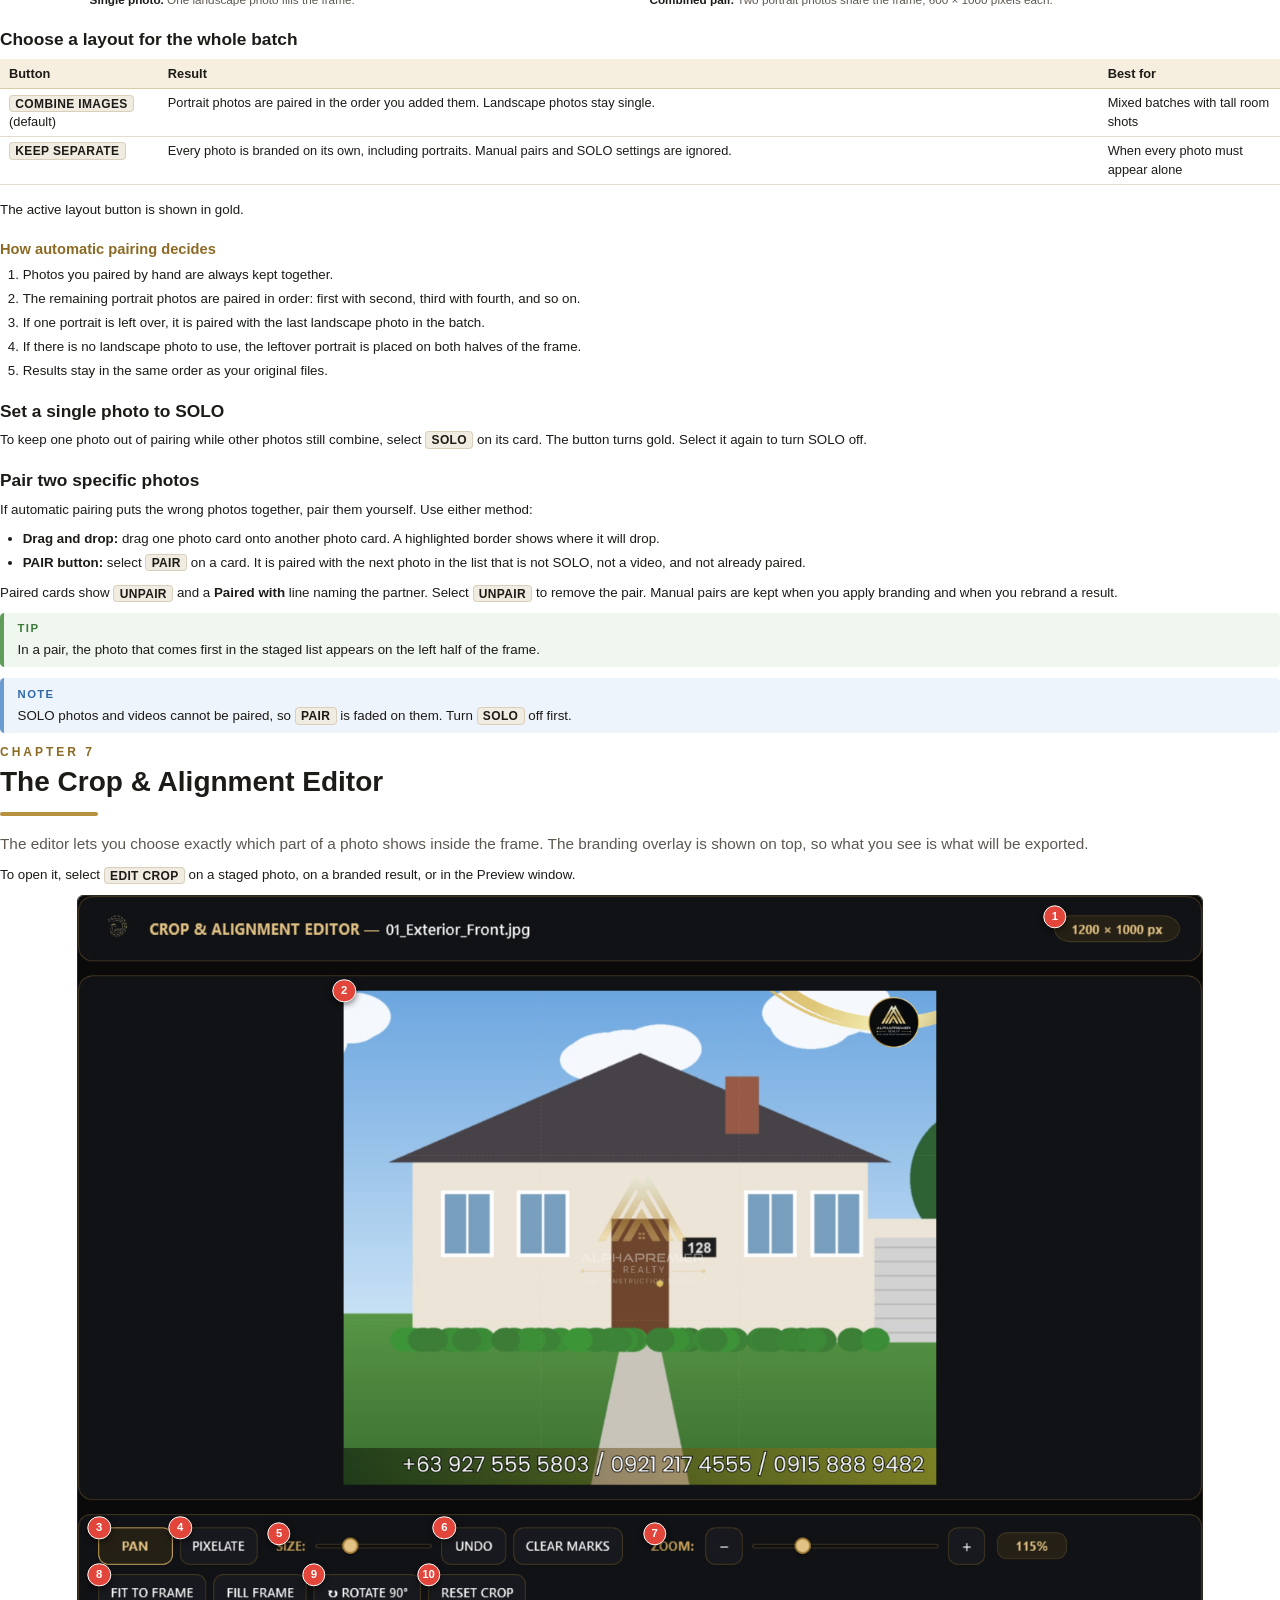
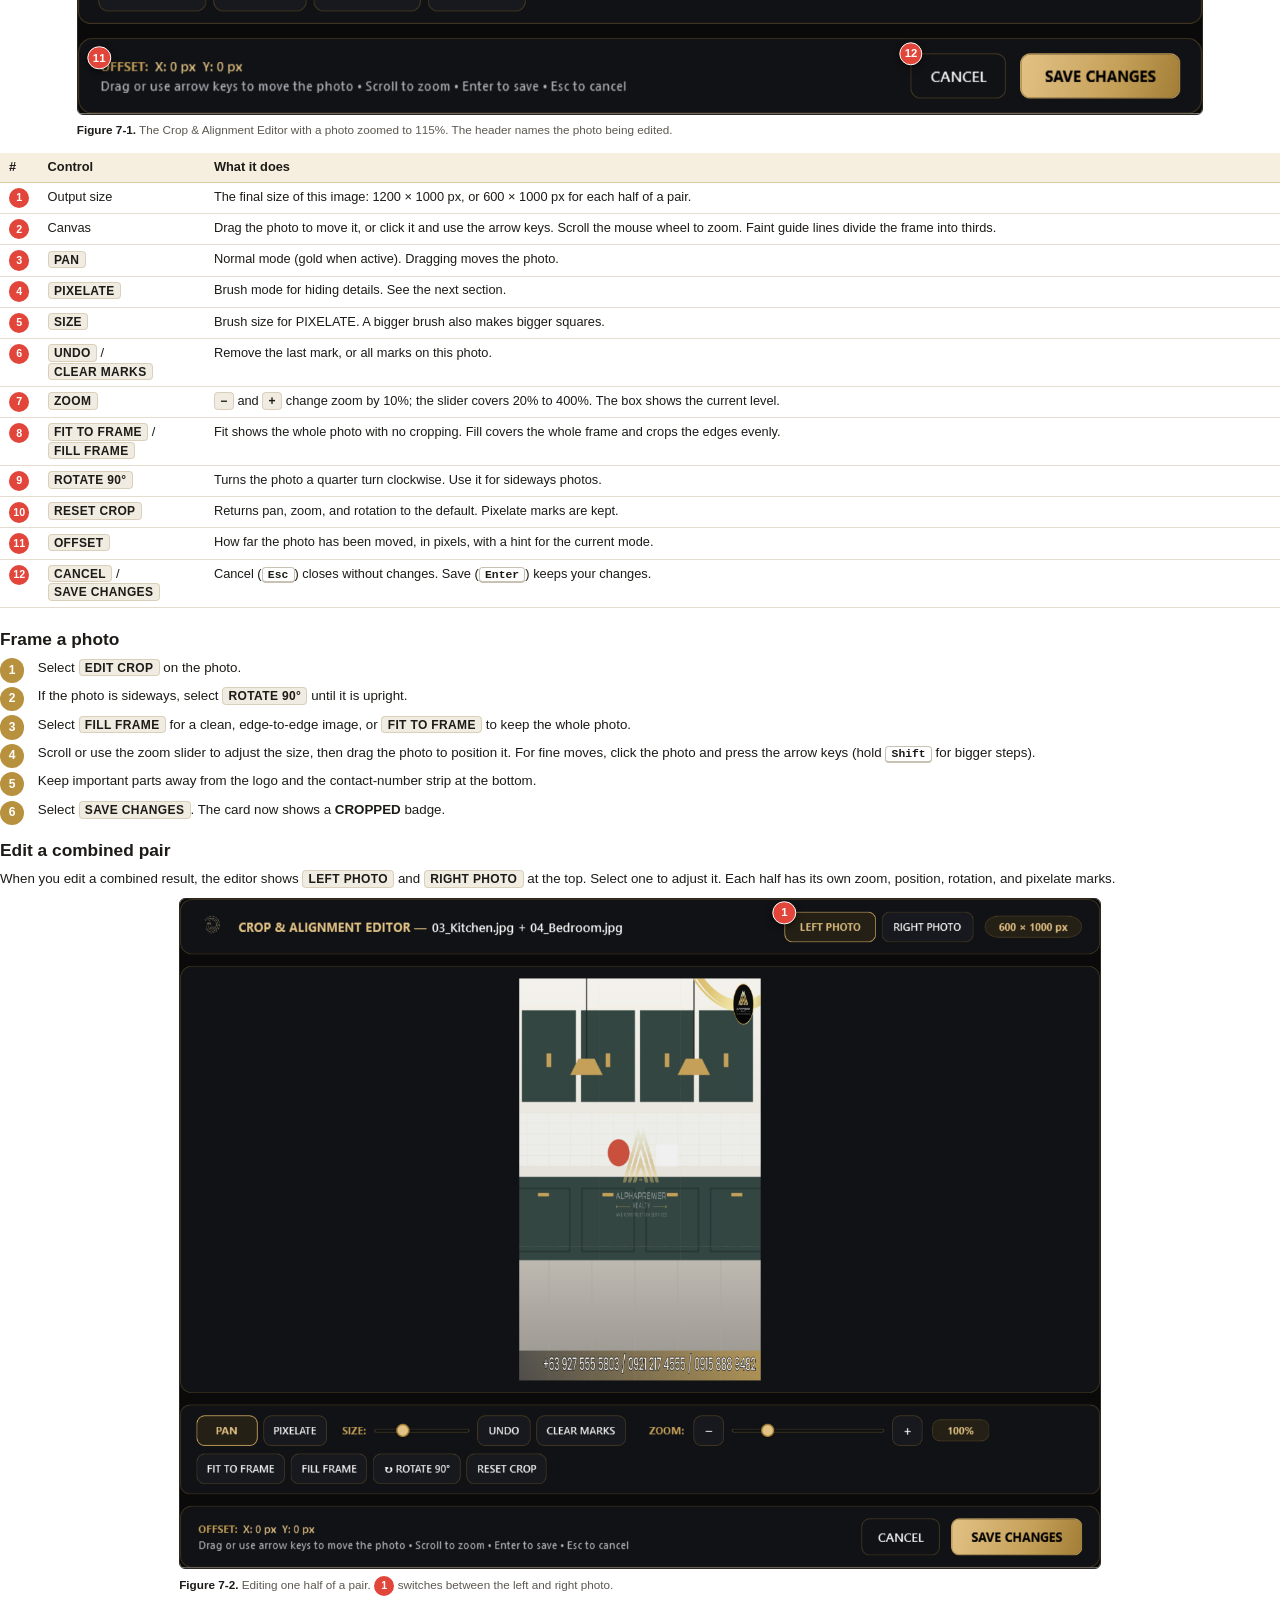
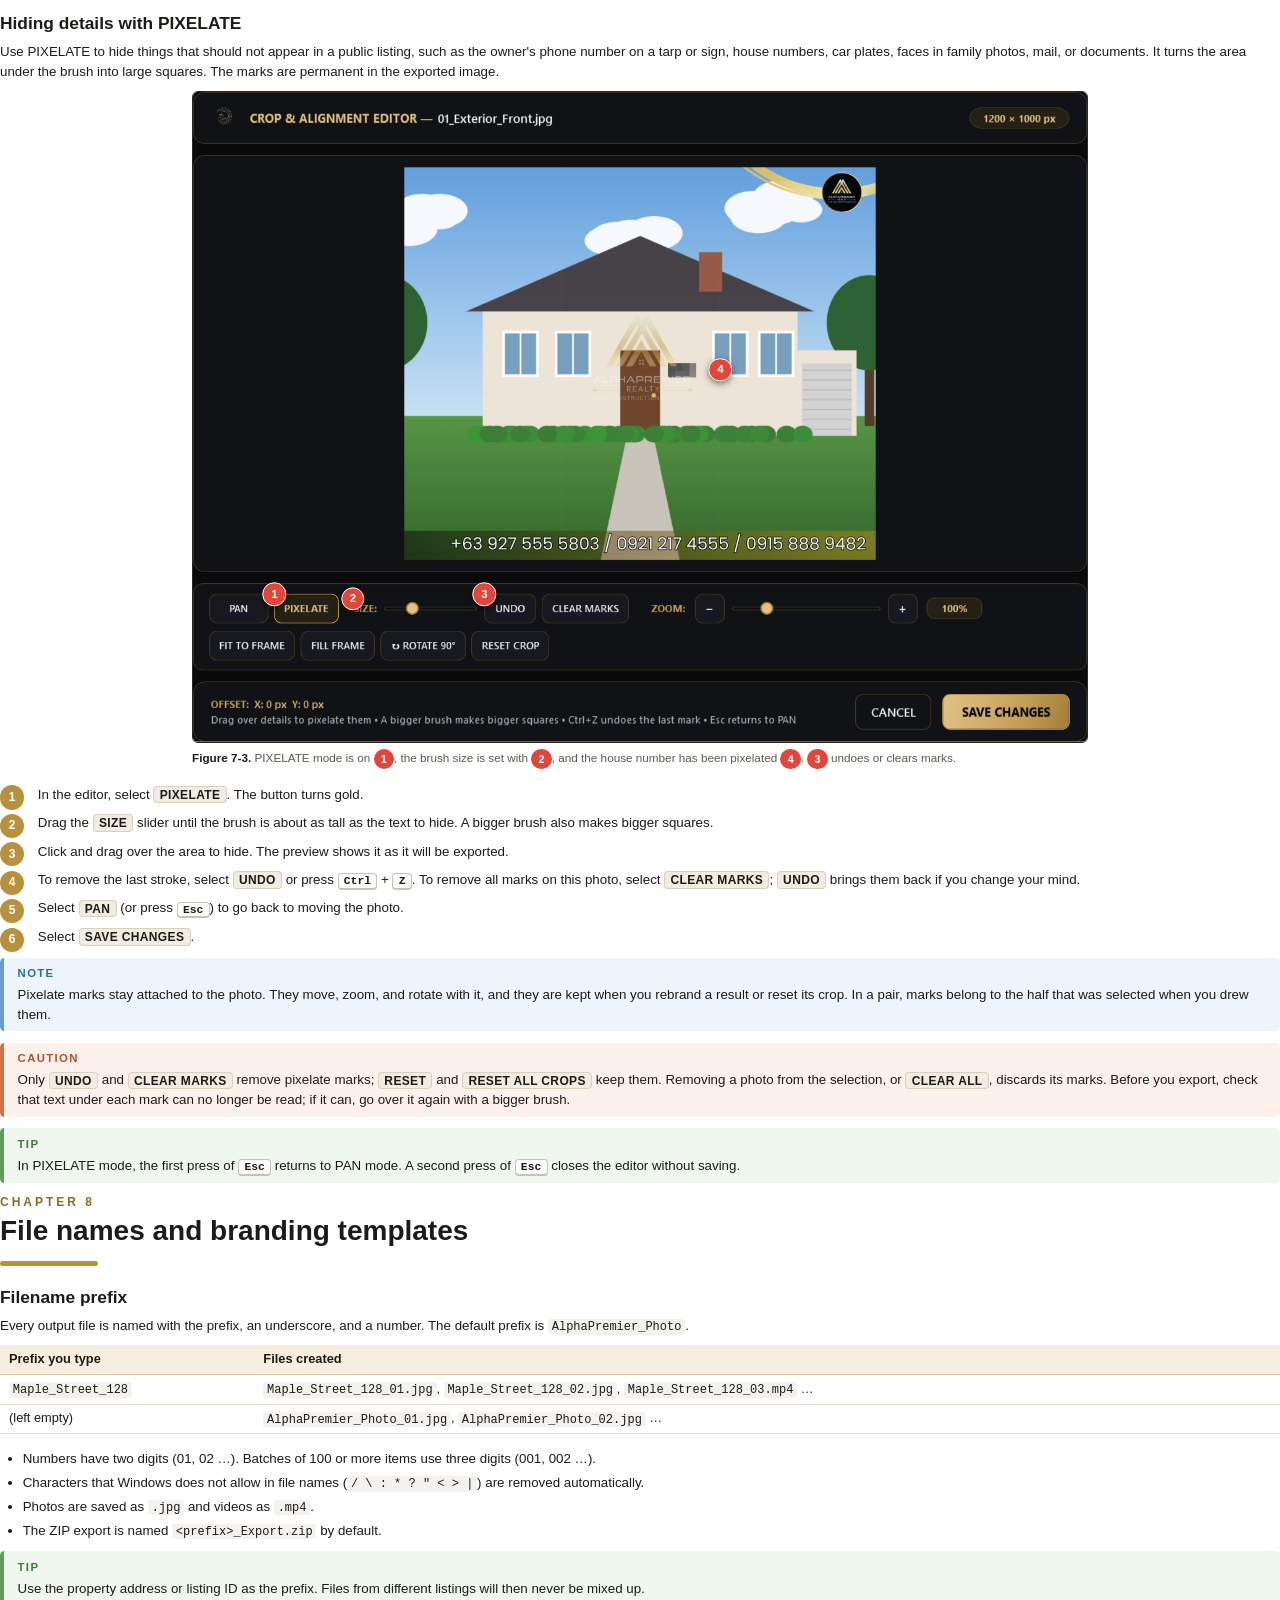
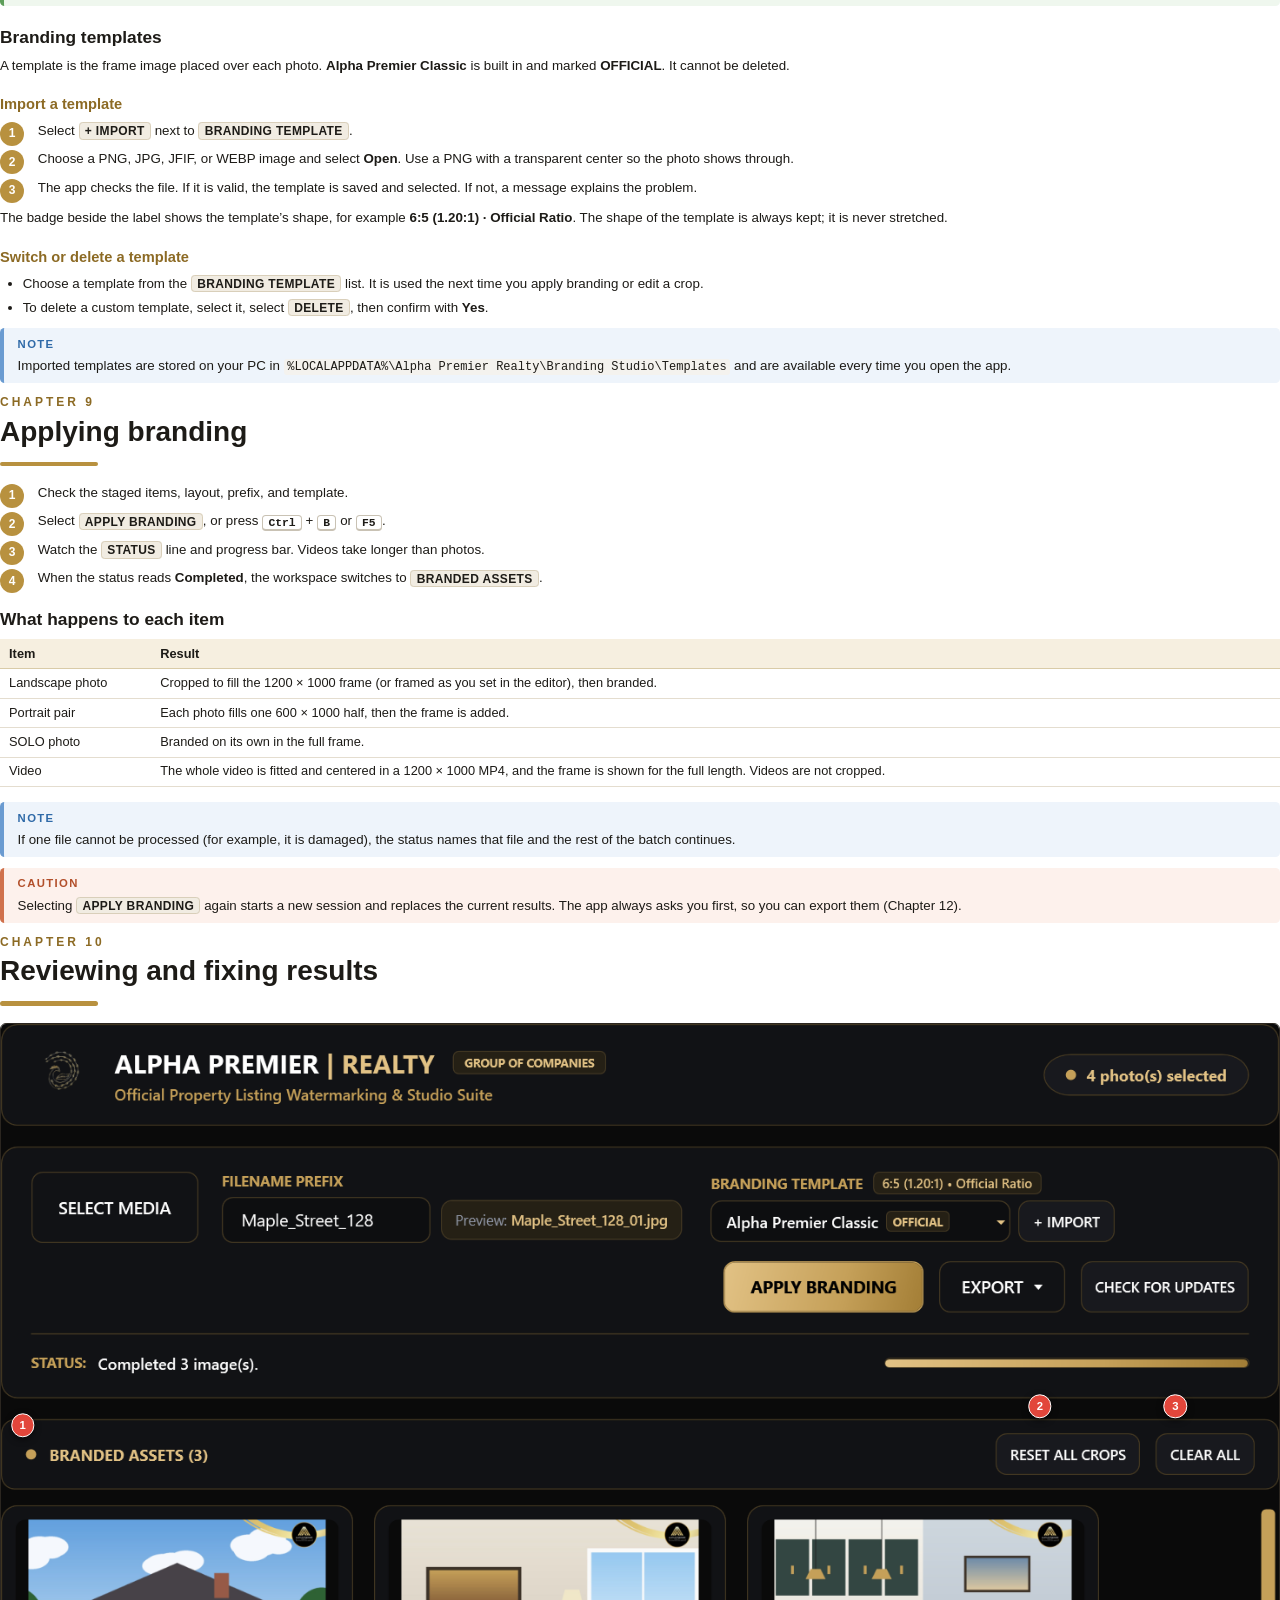
==== commit 37550ef1: "docs(manual): align crop editor callouts with the PIXELATE toolbar Co-Authored-By: Claude Opus 5.5 <" ====
--- a/docs/manual/user-manual.html
+++ b/docs/manual/user-manual.html
@@ -451,9 +451,9 @@
       <span class="pin" style="left:23.7%;top:11.6%">2</span>
       <span class="pin" style="left:1.9%;top:77.3%">3</span>
       <span class="pin" style="left:9.1%;top:77.3%">4</span>
-      <span class="pin" style="left:17.3%;top:78%">5</span>
-      <span class="pin" style="left:32%;top:77.3%">6</span>
-      <span class="pin" style="left:50.7%;top:78%">7</span>
+      <span class="pin" style="left:17.9%;top:78%">5</span>
+      <span class="pin" style="left:32.6%;top:77.3%">6</span>
+      <span class="pin" style="left:51.3%;top:78%">7</span>
       <span class="pin" style="left:1.9%;top:83%">8</span>
       <span class="pin" style="left:21%;top:83%">9</span>
       <span class="pin" style="left:31.2%;top:83%">10</span>
@@ -506,9 +506,9 @@
     <div class="shotwrap">
       <img src="images/07_crop_editor_pixelate.png" alt="PIXELATE mode with a house number hidden">
       <span class="pin" style="left:9.1%;top:77.3%">1</span>
-      <span class="pin" style="left:17.3%;top:78%">2</span>
-      <span class="pin" style="left:32%;top:77.3%">3</span>
-      <span class="pin" style="left:54.6%;top:42.8%">4</span>
+      <span class="pin" style="left:17.9%;top:78%">2</span>
+      <span class="pin" style="left:32.6%;top:77.3%">3</span>
+      <span class="pin" style="left:59%;top:42.8%">4</span>
     </div>
     <figcaption><b>Figure 7-3.</b> PIXELATE mode is on <span class="num">1</span>, the brush size is set with <span class="num">2</span>, and the house number has been pixelated <span class="num">4</span>. <span class="num">3</span> undoes or clears marks.</figcaption>
   </figure>
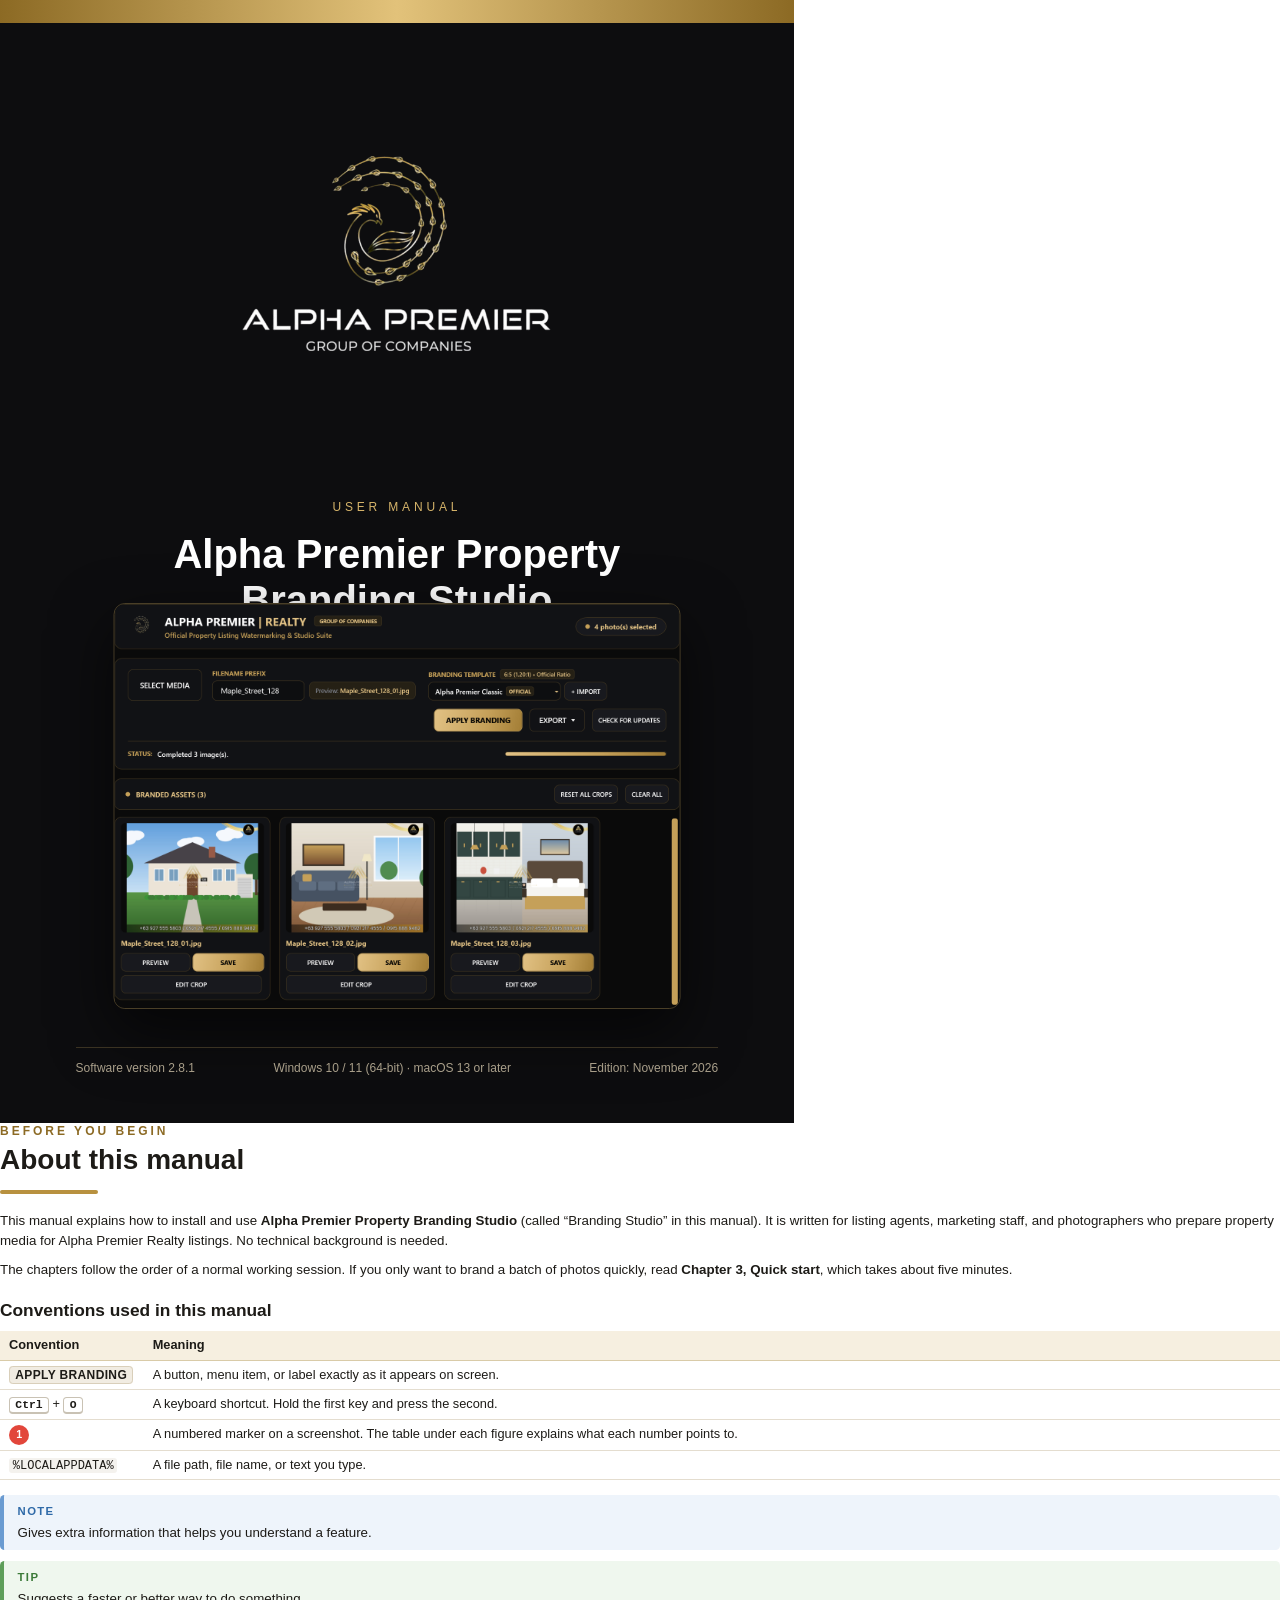
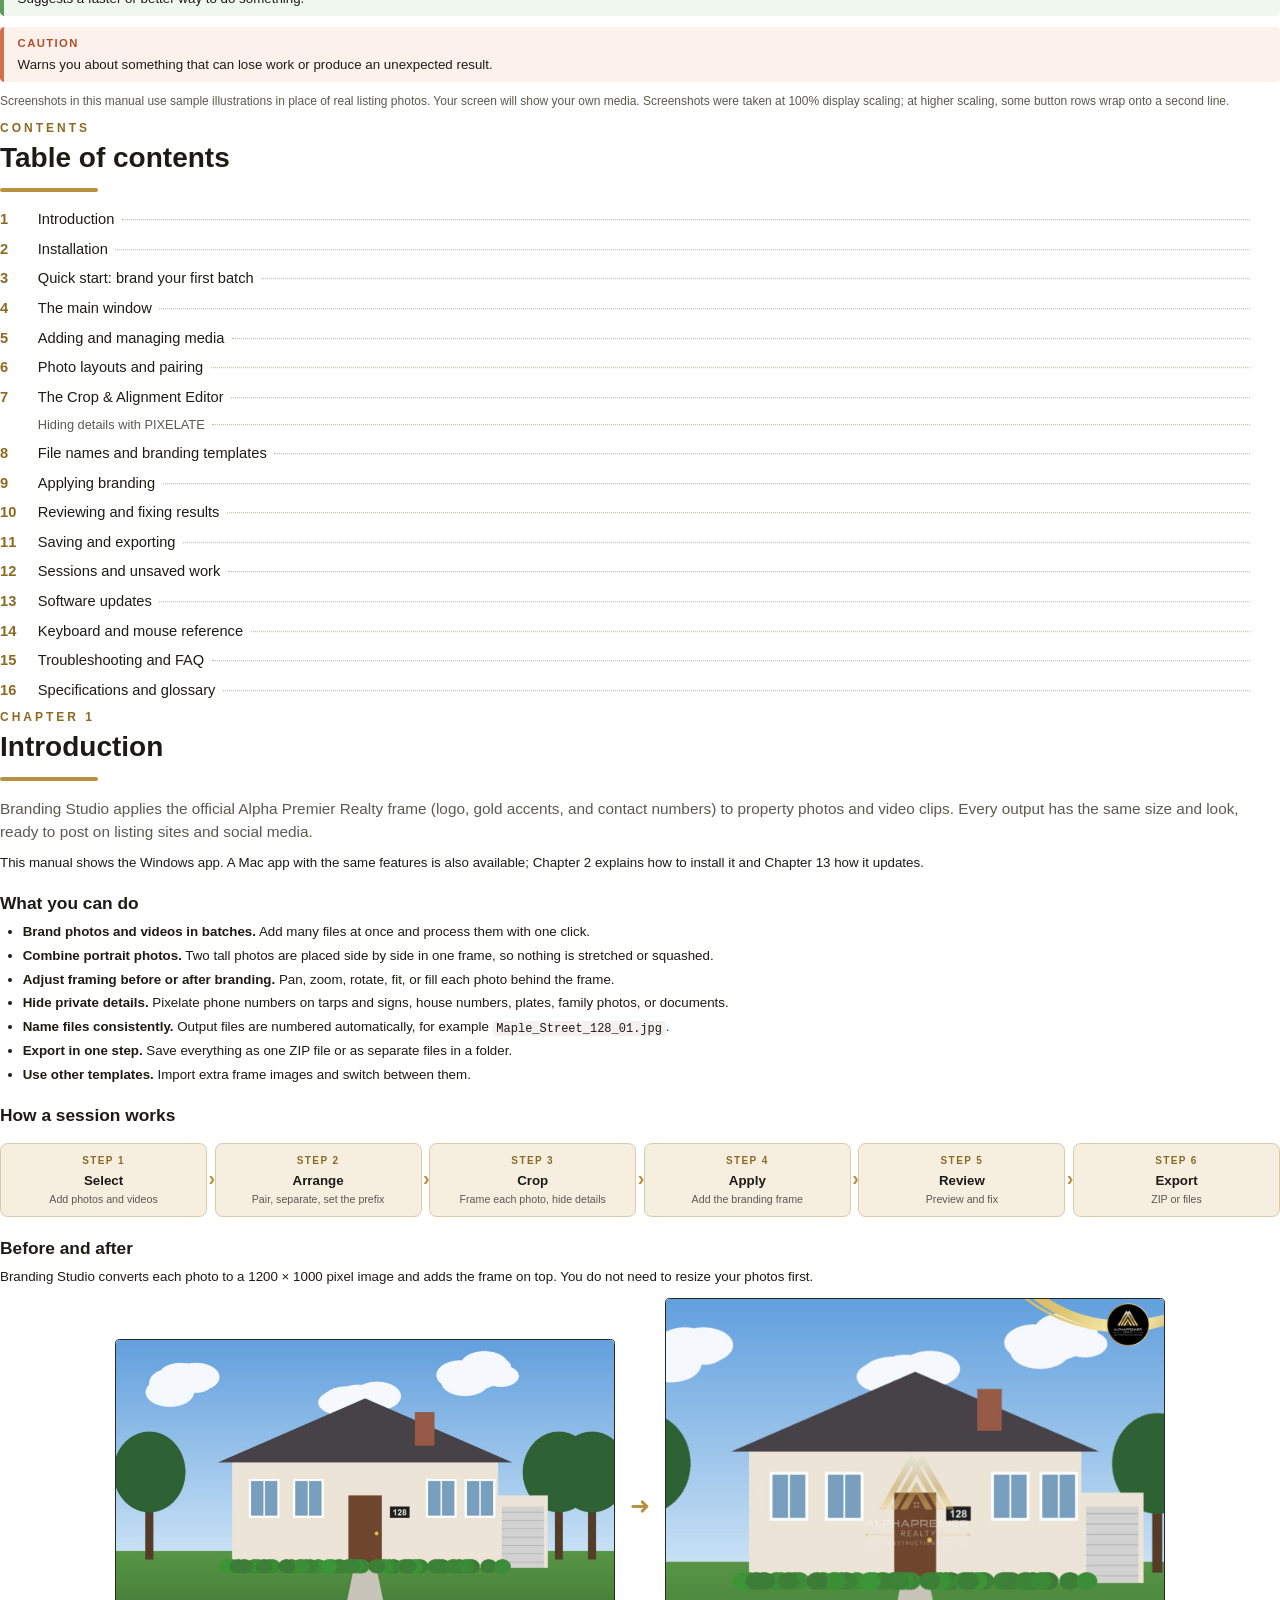
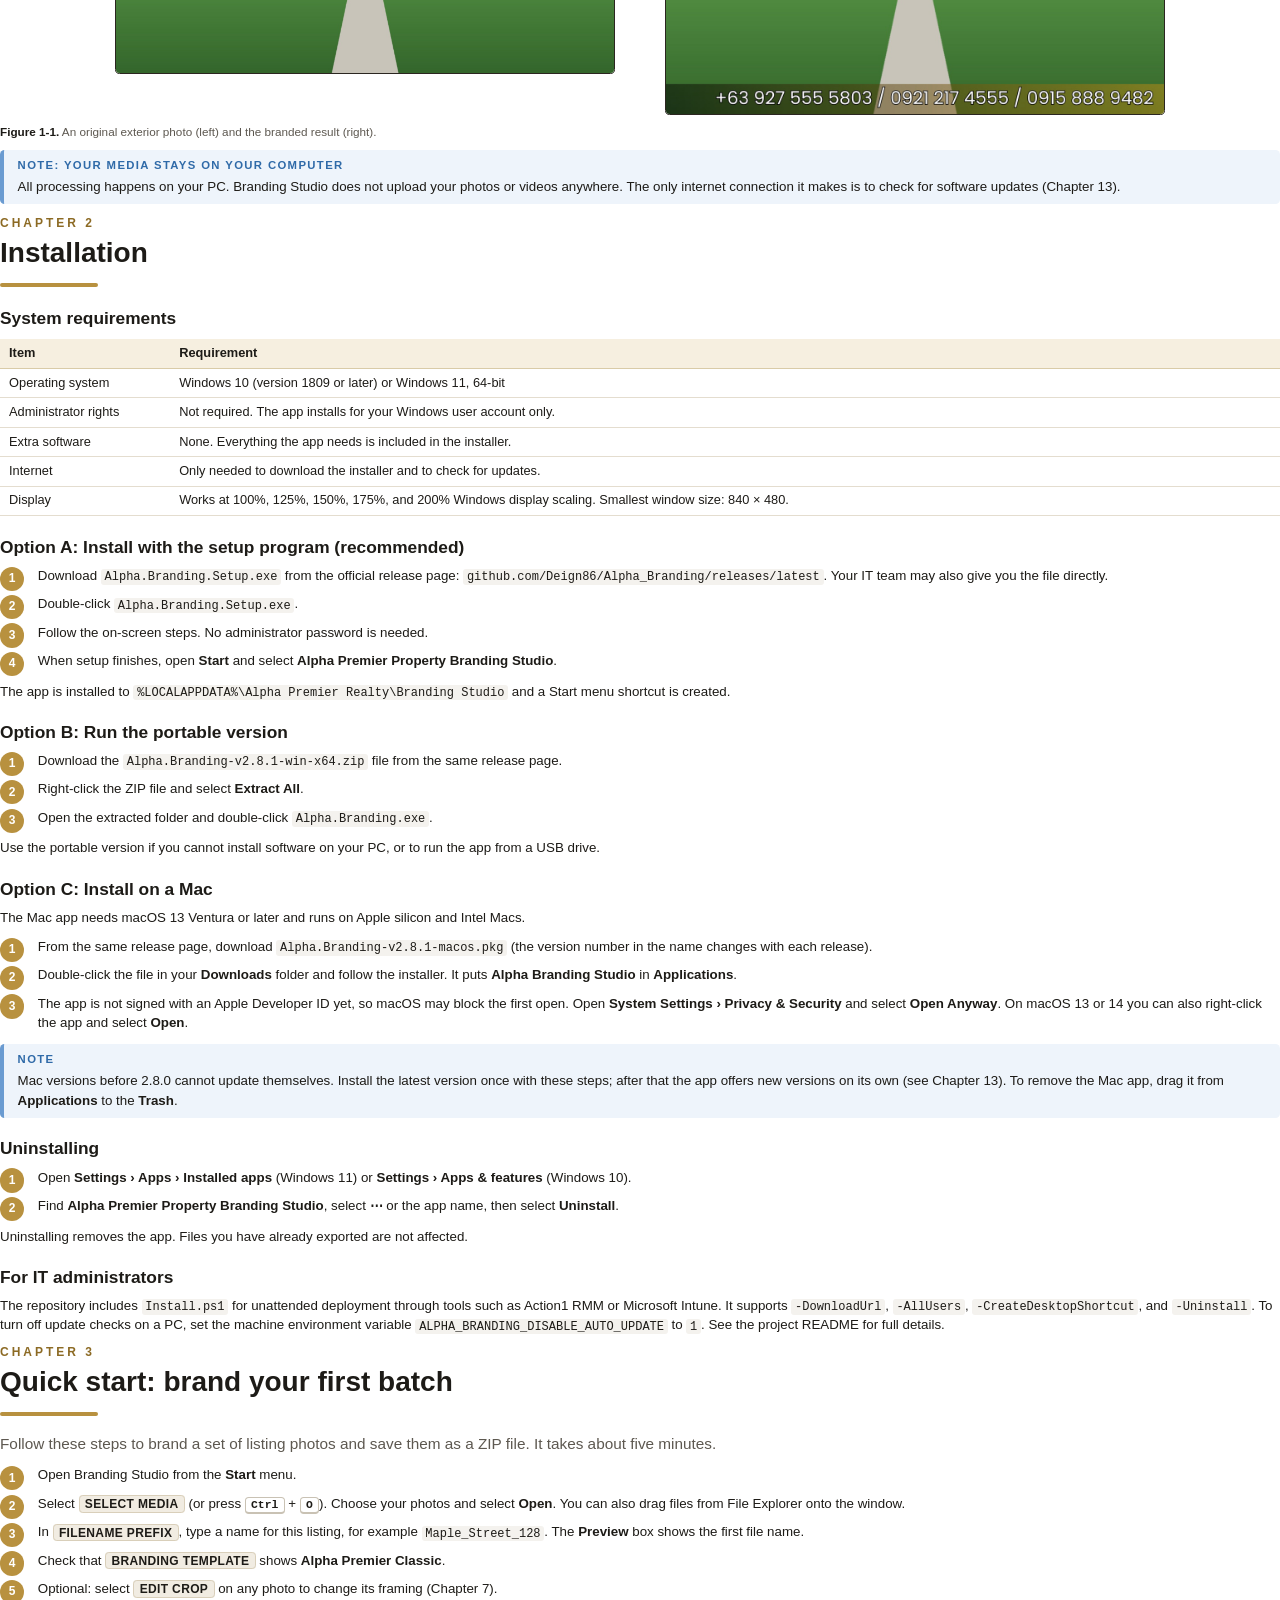
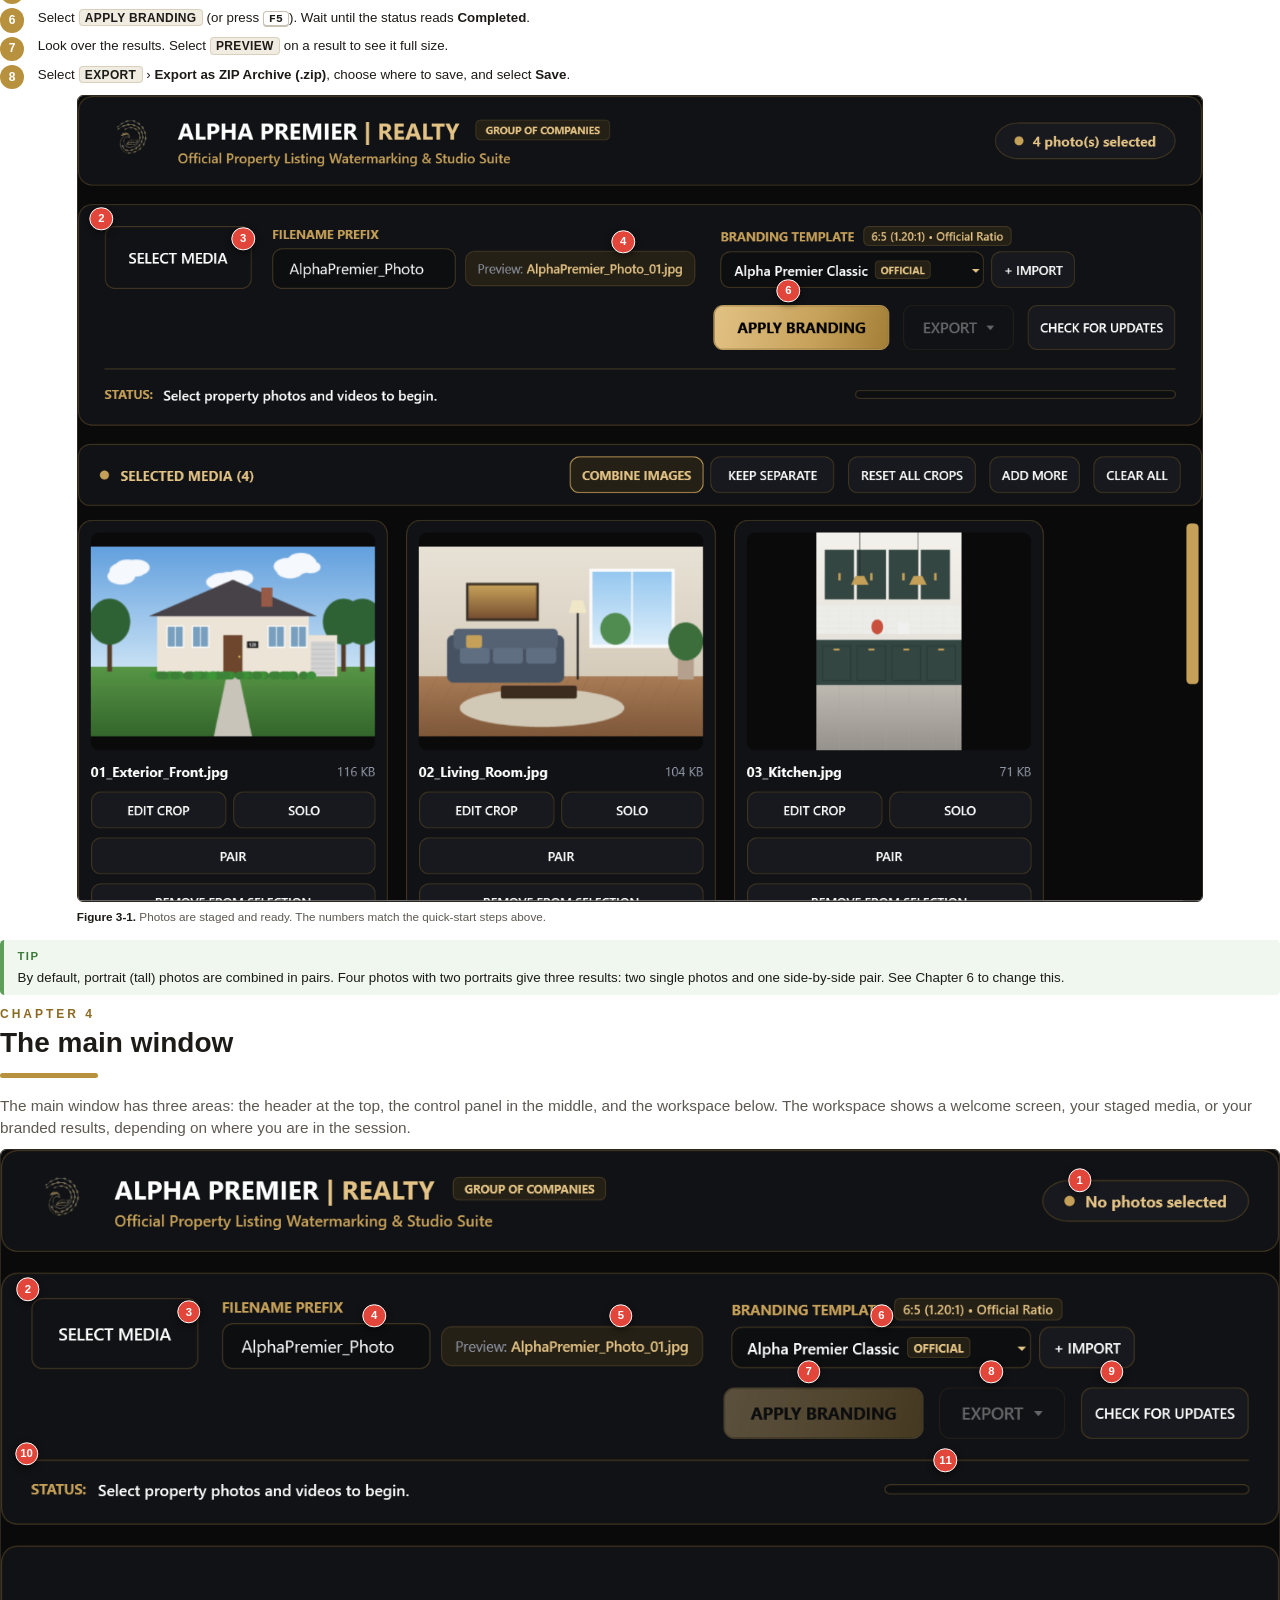
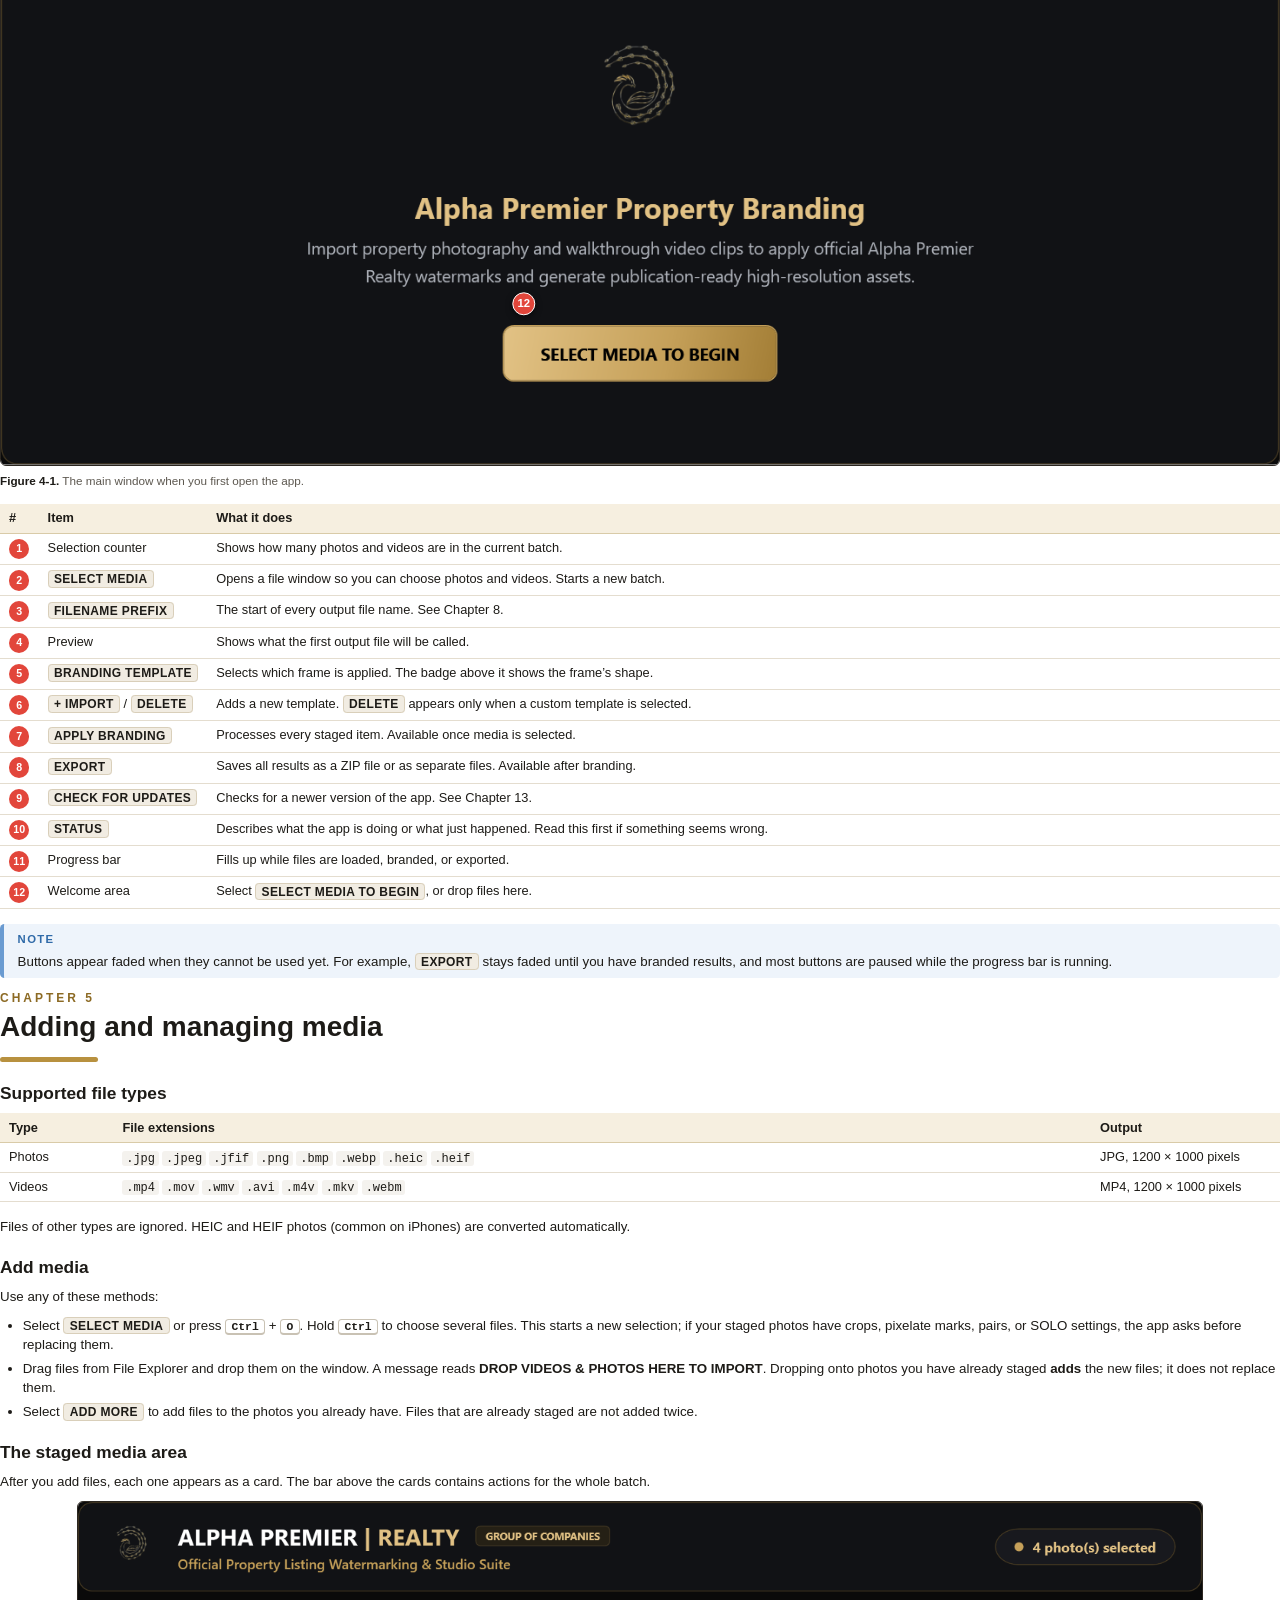
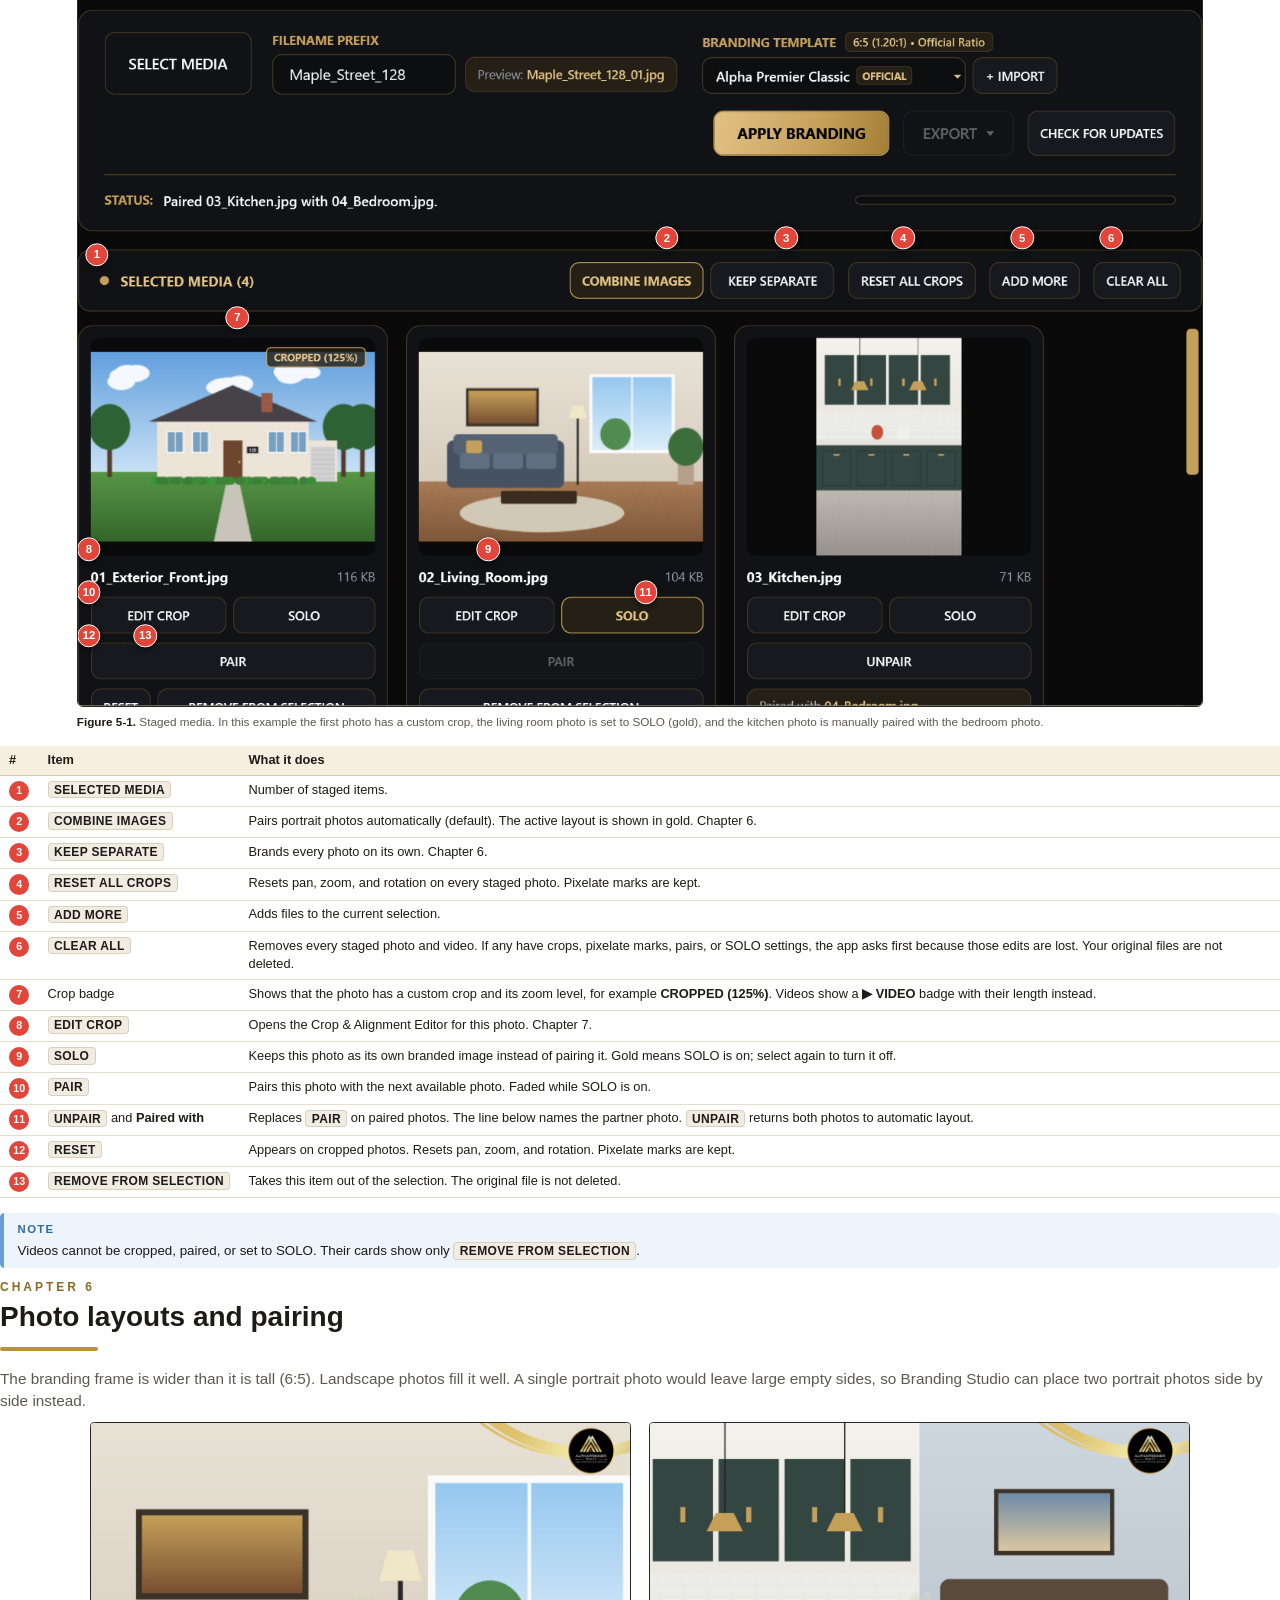
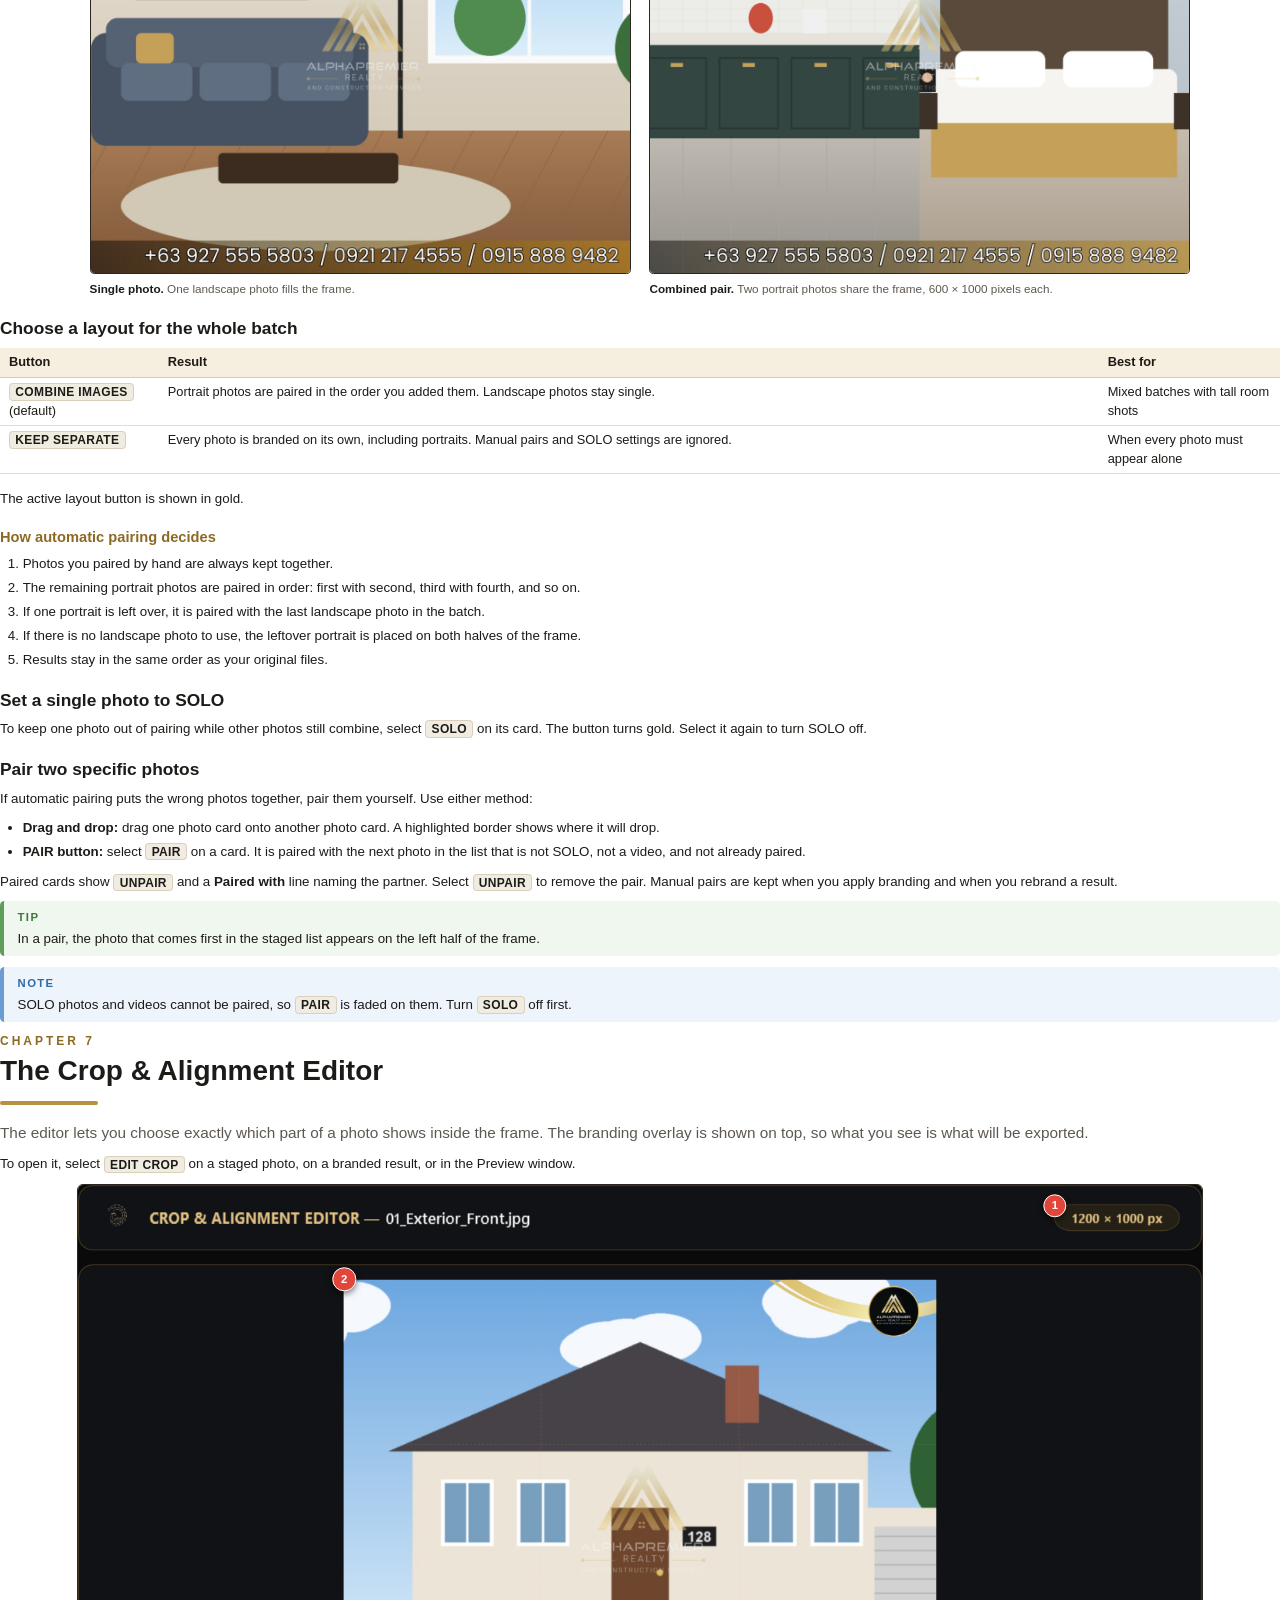
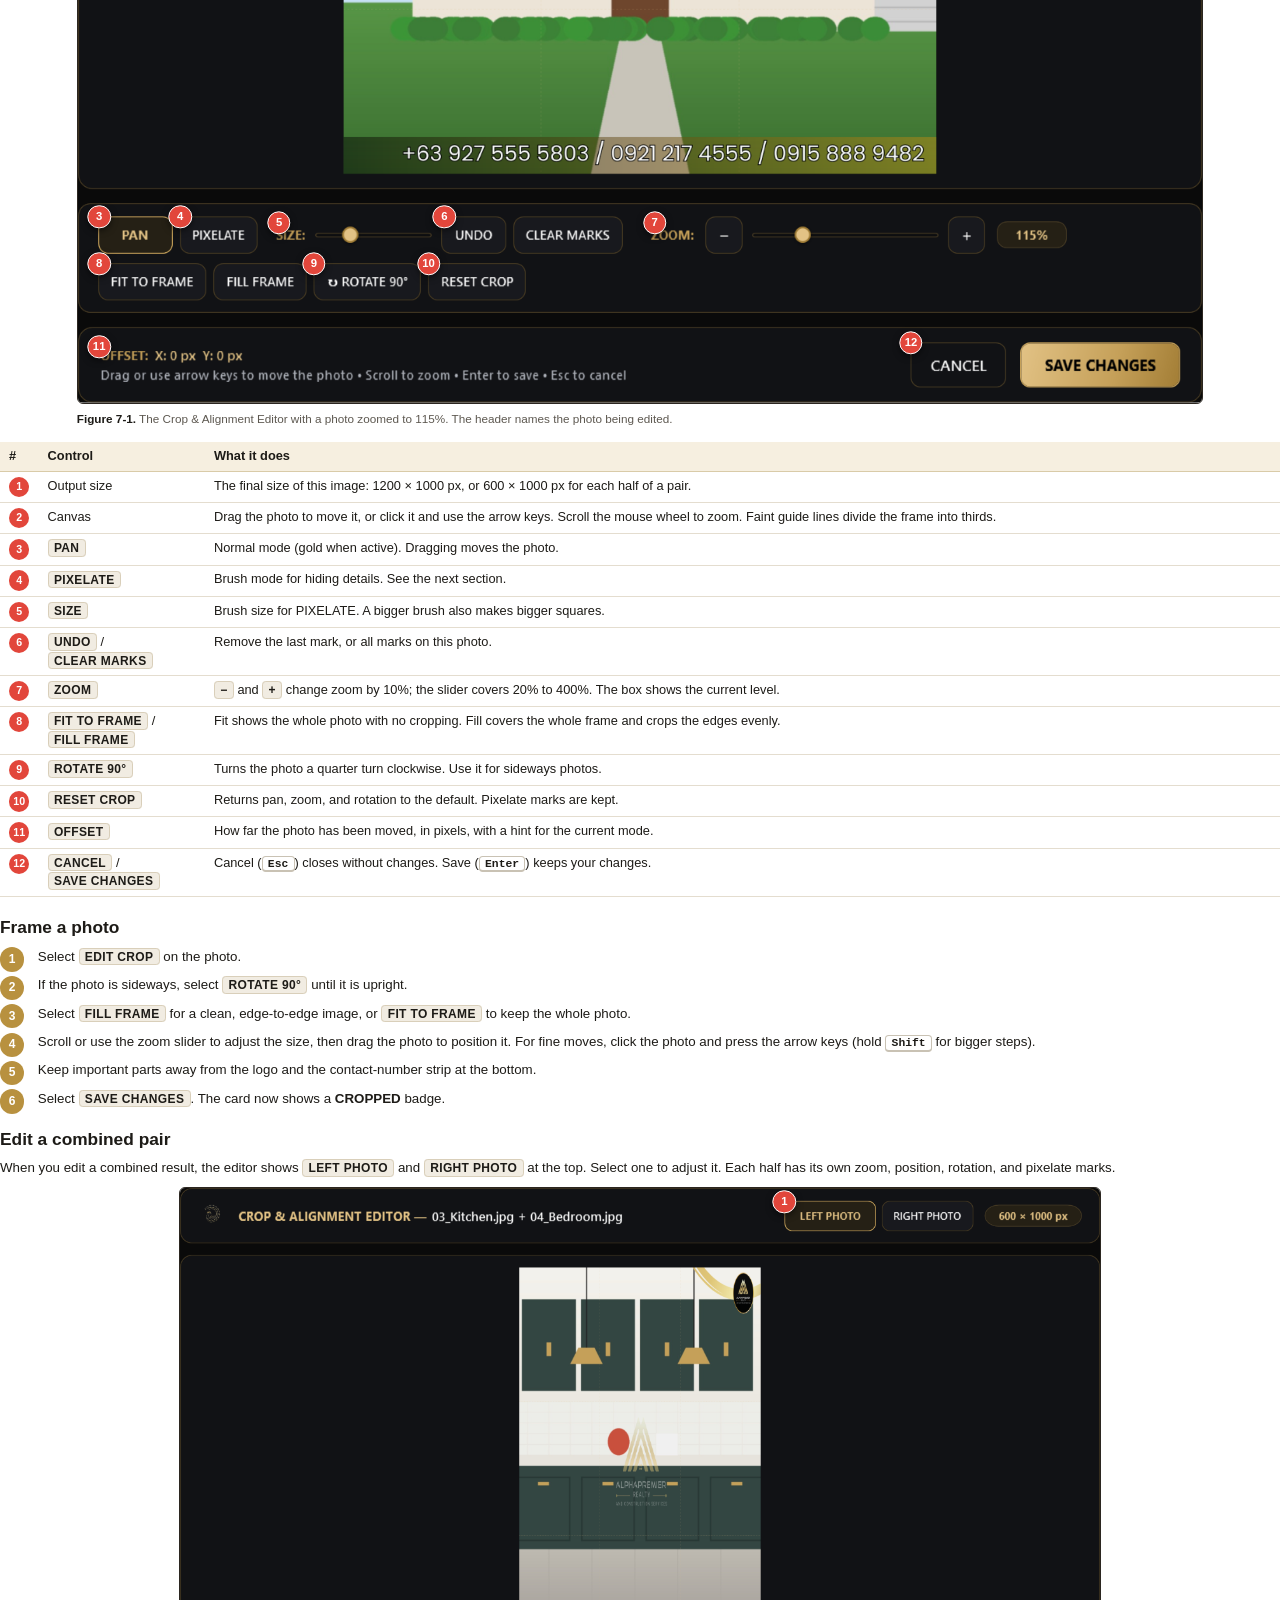
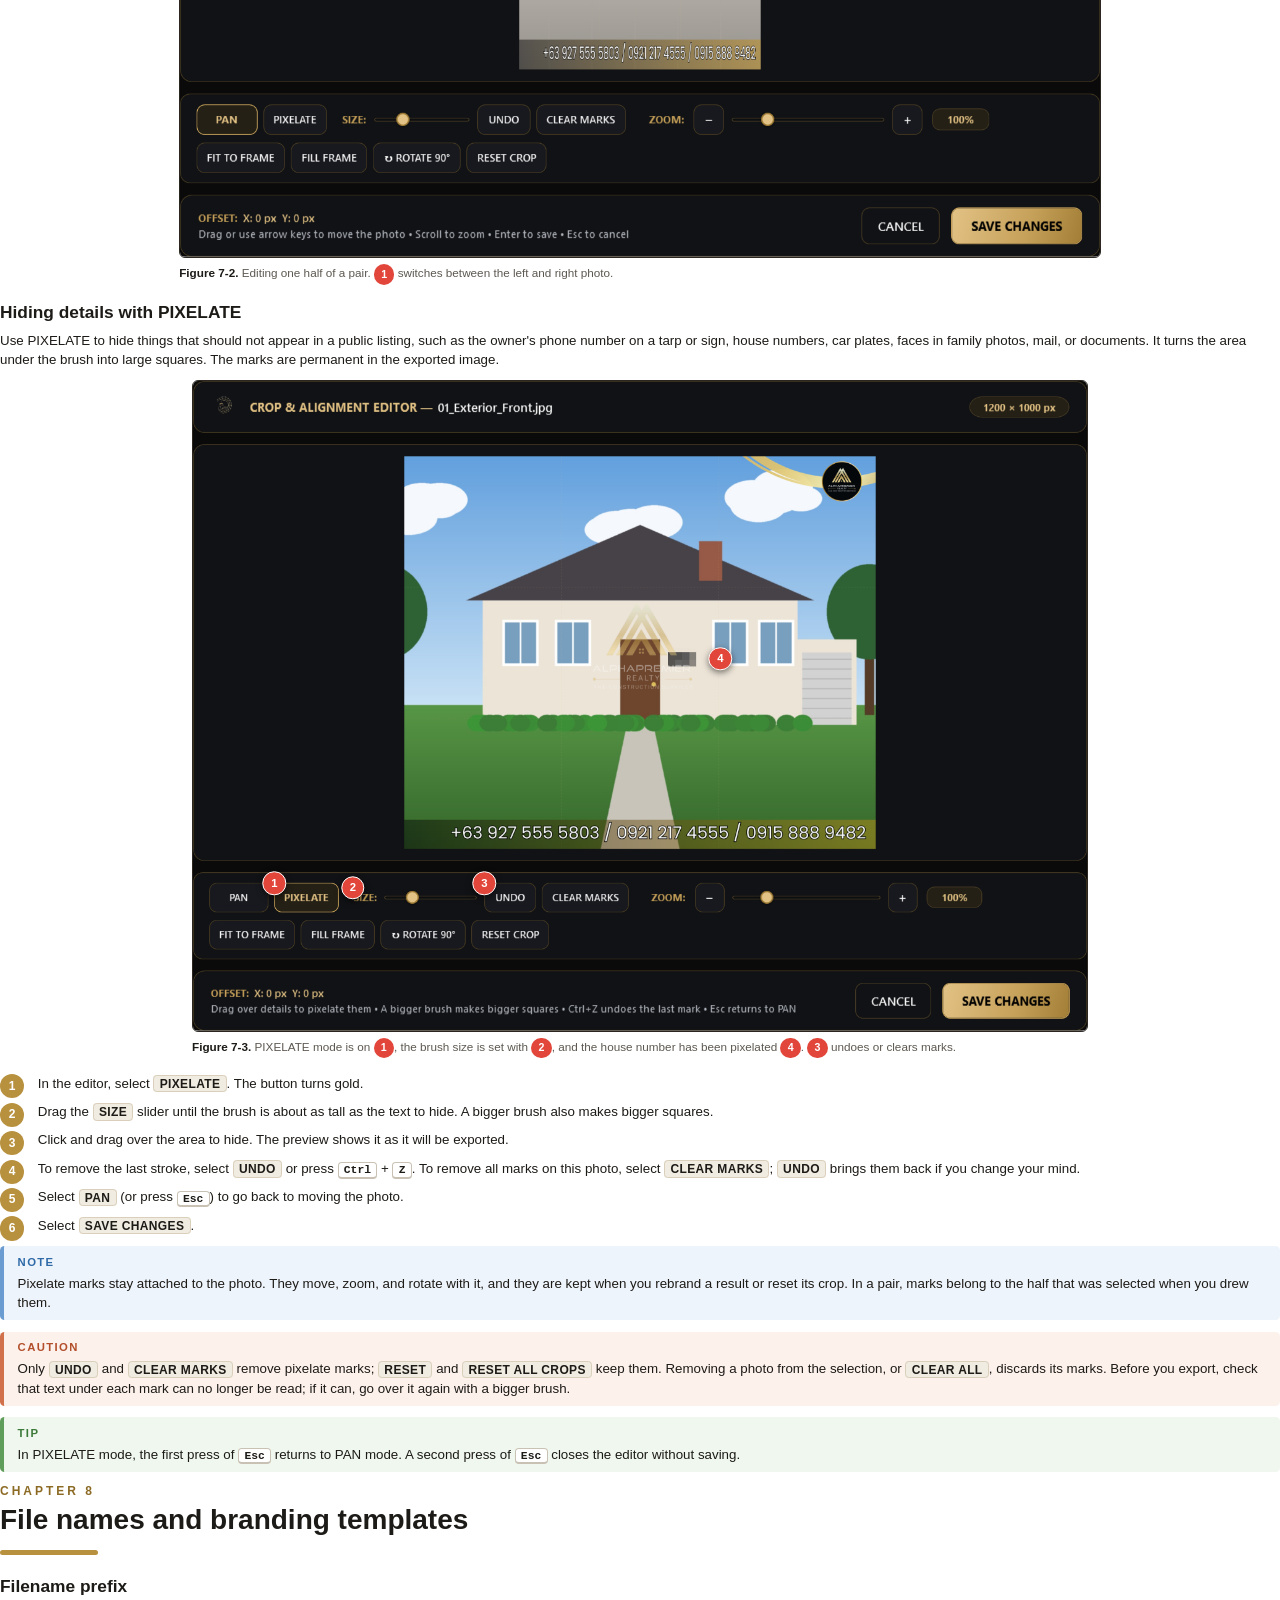
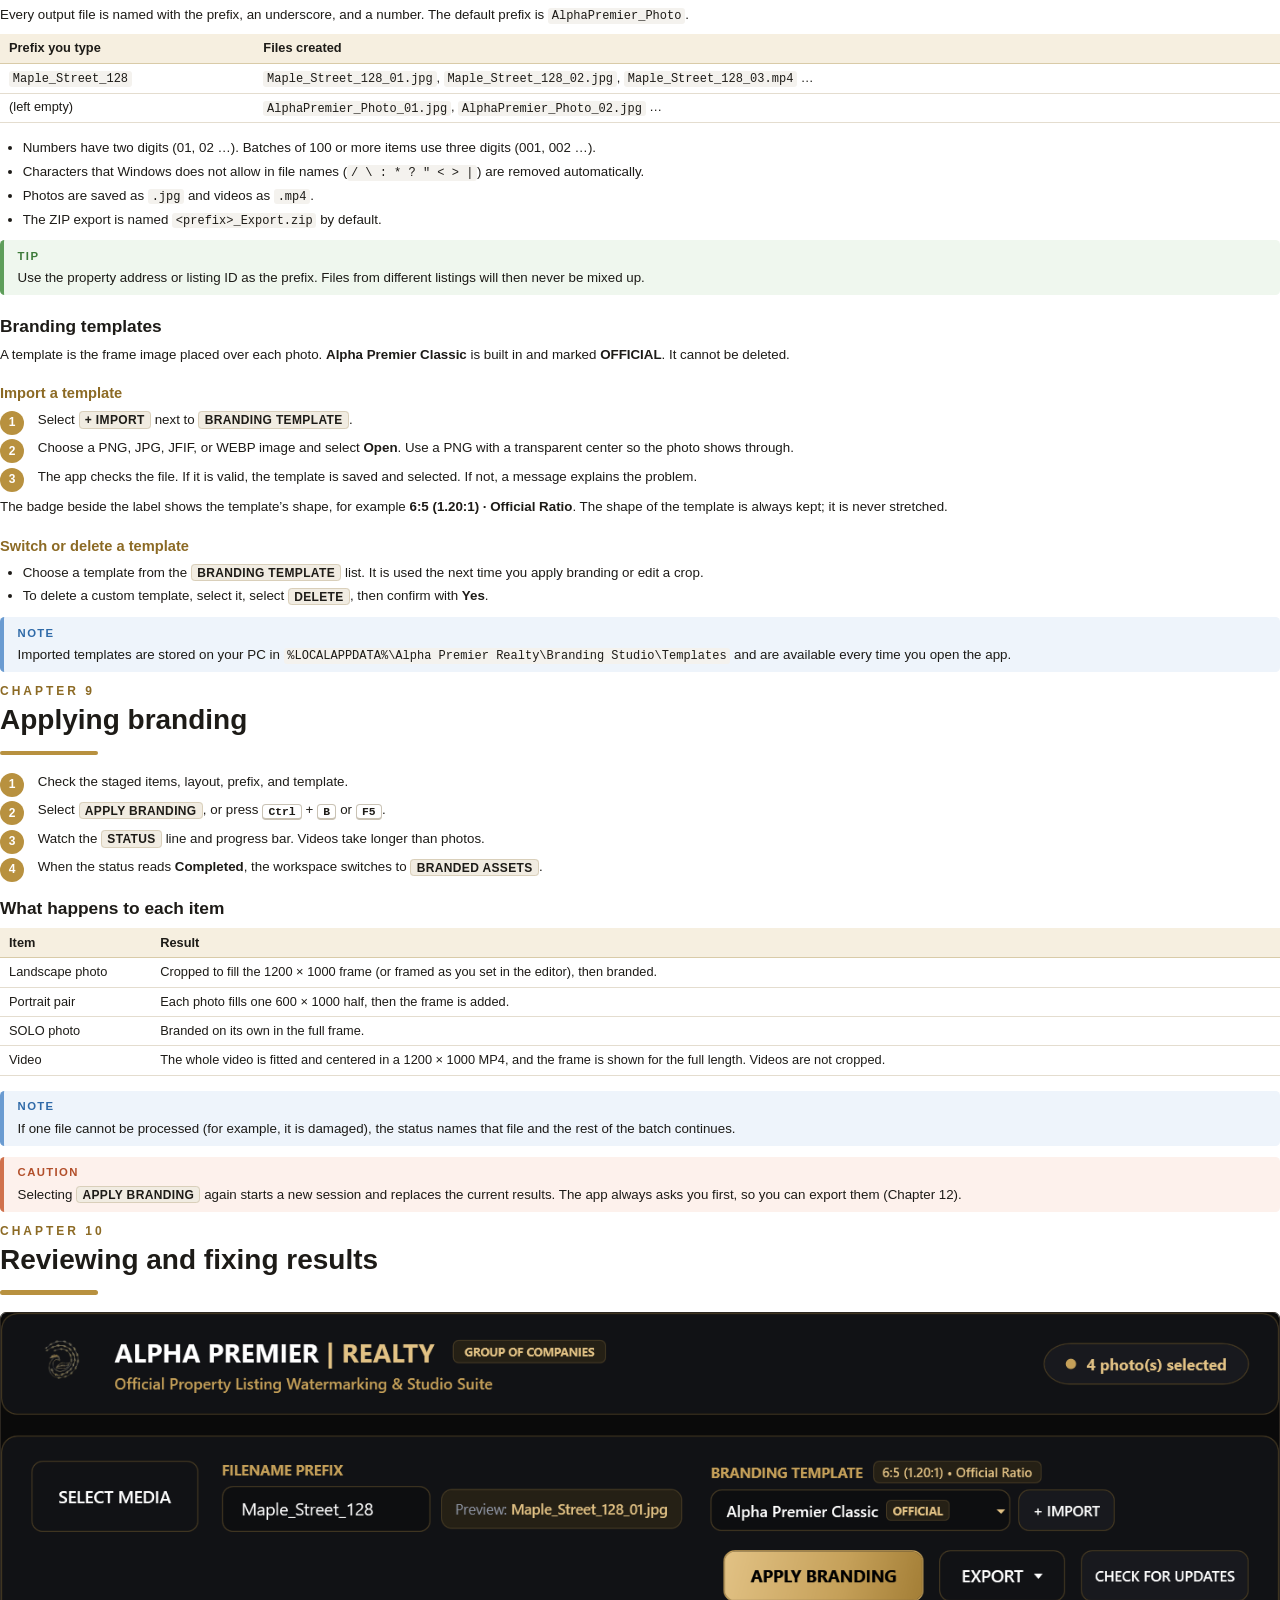
==== commit e55c6d0a: "docs(manual): cover installing and updating the Mac app The manual described only the Windows app, s" ====
--- a/docs/manual/user-manual.html
+++ b/docs/manual/user-manual.html
@@ -7,7 +7,7 @@
   @page {
     size: A4;
     margin: 18mm 16mm 20mm 16mm;
-    @bottom-left { content: "Alpha Premier Property Branding Studio · User Manual · v2.7.0"; font: 8pt "Segoe UI", sans-serif; color: #8a8270; }
+    @bottom-left { content: "Alpha Premier Property Branding Studio · User Manual · v2.8.1"; font: 8pt "Segoe UI", sans-serif; color: #8a8270; }
     @bottom-right { content: "Page " counter(page); font: 8pt "Segoe UI", sans-serif; color: #8a8270; }
   }
   @page cover { margin: 0; @bottom-left { content: none; } @bottom-right { content: none; } }
@@ -127,7 +127,7 @@
     <div class="sub">Watermark, crop, and export listing photos and videos for Windows</div>
   </div>
   <img class="shot" src="images/04_main_results.png" alt="Branding Studio main window with branded results">
-  <div class="meta"><span>Software version 2.7.0</span><span>Windows 10 / 11 (64-bit)</span><span>Edition: November 2026</span></div>
+  <div class="meta"><span>Software version 2.8.1</span><span>Windows 10 / 11 (64-bit) · macOS 13 or later</span><span>Edition: November 2026</span></div>
 </div>
 
 <!-- ============ ABOUT / TOC ============ -->
@@ -183,6 +183,7 @@
   <h1 class="chapter">Introduction</h1>
   <div class="chapter-rule"></div>
   <p class="lead">Branding Studio applies the official Alpha Premier Realty frame (logo, gold accents, and contact numbers) to property photos and video clips. Every output has the same size and look, ready to post on listing sites and social media.</p>
+  <p>This manual shows the Windows app. A Mac app with the same features is also available; Chapter 2 explains how to install it and Chapter 13 how it updates.</p>
 
   <h2>What you can do</h2>
   <ul>
@@ -244,11 +245,20 @@
 
   <h2>Option B: Run the portable version</h2>
   <ol class="steps">
-    <li>Download the <code>Alpha.Branding-v2.7.0-win-x64.zip</code> file from the same release page.</li>
+    <li>Download the <code>Alpha.Branding-v2.8.1-win-x64.zip</code> file from the same release page.</li>
     <li>Right-click the ZIP file and select <b>Extract All</b>.</li>
     <li>Open the extracted folder and double-click <code>Alpha.Branding.exe</code>.</li>
   </ol>
   <p>Use the portable version if you cannot install software on your PC, or to run the app from a USB drive.</p>
+
+  <h2>Option C: Install on a Mac</h2>
+  <p>The Mac app needs macOS 13 Ventura or later and runs on Apple silicon and Intel Macs.</p>
+  <ol class="steps">
+    <li>From the same release page, download <code>Alpha.Branding-v2.8.1-macos.pkg</code> (the version number in the name changes with each release).</li>
+    <li>Double-click the file in your <b>Downloads</b> folder and follow the installer. It puts <b>Alpha Branding Studio</b> in <b>Applications</b>.</li>
+    <li>The app is not signed with an Apple Developer ID yet, so macOS may block the first open. Open <b>System Settings › Privacy &amp; Security</b> and select <b>Open Anyway</b>. On macOS 13 or 14 you can also right-click the app and select <b>Open</b>.</li>
+  </ol>
+  <div class="box note"><b class="t">Note</b><p>Mac versions before 2.8.0 cannot update themselves. Install the latest version once with these steps; after that the app offers new versions on its own (see Chapter 13). To remove the Mac app, drag it from <b>Applications</b> to the <b>Trash</b>.</p></div>
 
   <h2>Uninstalling</h2>
   <ol class="steps">
@@ -714,9 +724,9 @@
   <ul>
     <li>a few seconds after it opens,</li>
     <li>every 8 hours while it is running, and</li>
-    <li>when you select <span class="ui">CHECK FOR UPDATES</span>.</li>
+    <li>when you select <span class="ui">CHECK FOR UPDATES</span> (on a Mac, choose <b>Alpha Branding Studio › Check for Updates…</b> in the menu bar).</li>
   </ul>
-  <p>When a newer version is available, this window appears:</p>
+  <p>On Windows, when a newer version is available, this window appears:</p>
   <figure class="narrow" style="width:46%">
     <div class="shotwrap">
       <img src="images/10_update_dialog.png" alt="Update available window">
@@ -740,6 +750,17 @@
   </table>
   <div class="box warn"><b class="t">Caution</b><p>Export your results before selecting <span class="ui">UPDATE NOW</span>. The app closes to install the update.</p></div>
   <div class="box note"><b class="t">Note</b><p>If a download fails, the window shows an error and an <span class="ui">OPEN IN BROWSER</span> button so you can download the installer manually. If your IT team has turned off updates, the check reports that updates are disabled by system policy.</p></div>
+
+  <h2>Updates on a Mac</h2>
+  <p>On a Mac (version 2.8.0 or later), a message shows the new version, your current version, and what is new, with three buttons:</p>
+  <table>
+    <tr><th style="width:44mm">Button</th><th>What it does</th></tr>
+    <tr><td><b>Update Now</b></td><td>Downloads the Mac installer, checks it against the checksum published with the release, opens it, and quits the app. Follow the installer to finish.</td></tr>
+    <tr><td><b>Remind Me Later</b></td><td>Closes the message. You are reminded in about 8 hours.</td></tr>
+    <tr><td><b>Skip This Version</b></td><td>Stops reminders for this version. You are told again when a newer one comes out.</td></tr>
+  </table>
+  <div class="box warn"><b class="t">Caution</b><p>Export your results before selecting <b>Update Now</b>. If you have results that are not exported, the app asks before it quits.</p></div>
+  <div class="box note"><b class="t">Note</b><p>Automatic checks wait until branding in progress has finished. If a check cannot reach GitHub, <b>Check for Updates…</b> shows why; automatic checks stay silent. If a downloaded installer does not match its published checksum, it is deleted and nothing is installed.</p></div>
 </section>
 
 <!-- ============ 14 SHORTCUTS ============ -->
@@ -796,6 +817,7 @@
     <tr><td>“Invalid Template” appears when importing.</td><td>Use a PNG, JPG, JFIF, or WEBP image that opens normally. PNG with a transparent center is recommended.</td></tr>
     <tr><td>The update check says the rate limit was exceeded.</td><td>Too many checks were made from your network. Try again later.</td></tr>
     <tr><td>The update check says updates are disabled.</td><td>Your IT team has turned off updates on this PC. Ask them for the latest version.</td></tr>
+    <tr><td>A Mac never offers updates.</td><td>Mac versions before 2.8.0 have no update check. Install the latest Mac installer once (Chapter 2); later versions are offered automatically.</td></tr>
     <tr><td>Buttons look cramped on a laptop.</td><td>Maximize the window. At high display scaling, button rows wrap and the media area scrolls.</td></tr>
   </table>
 
